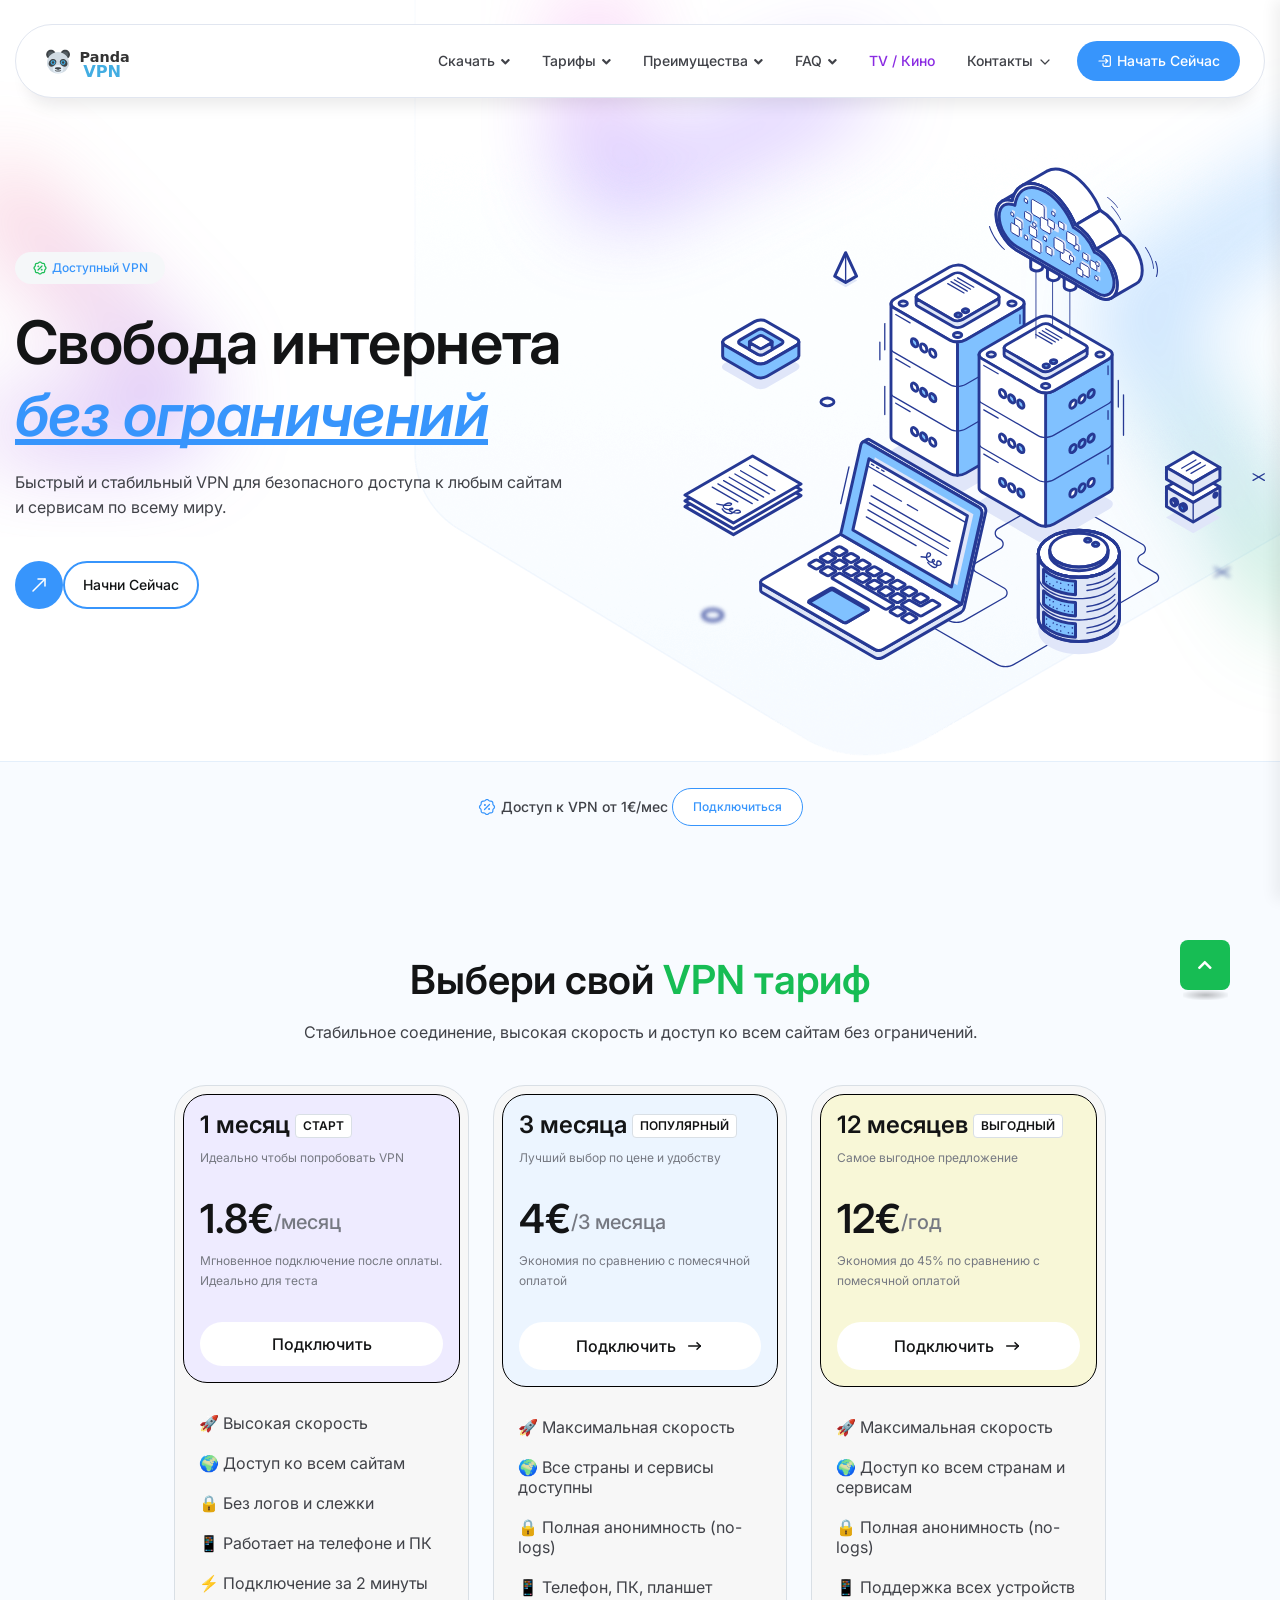
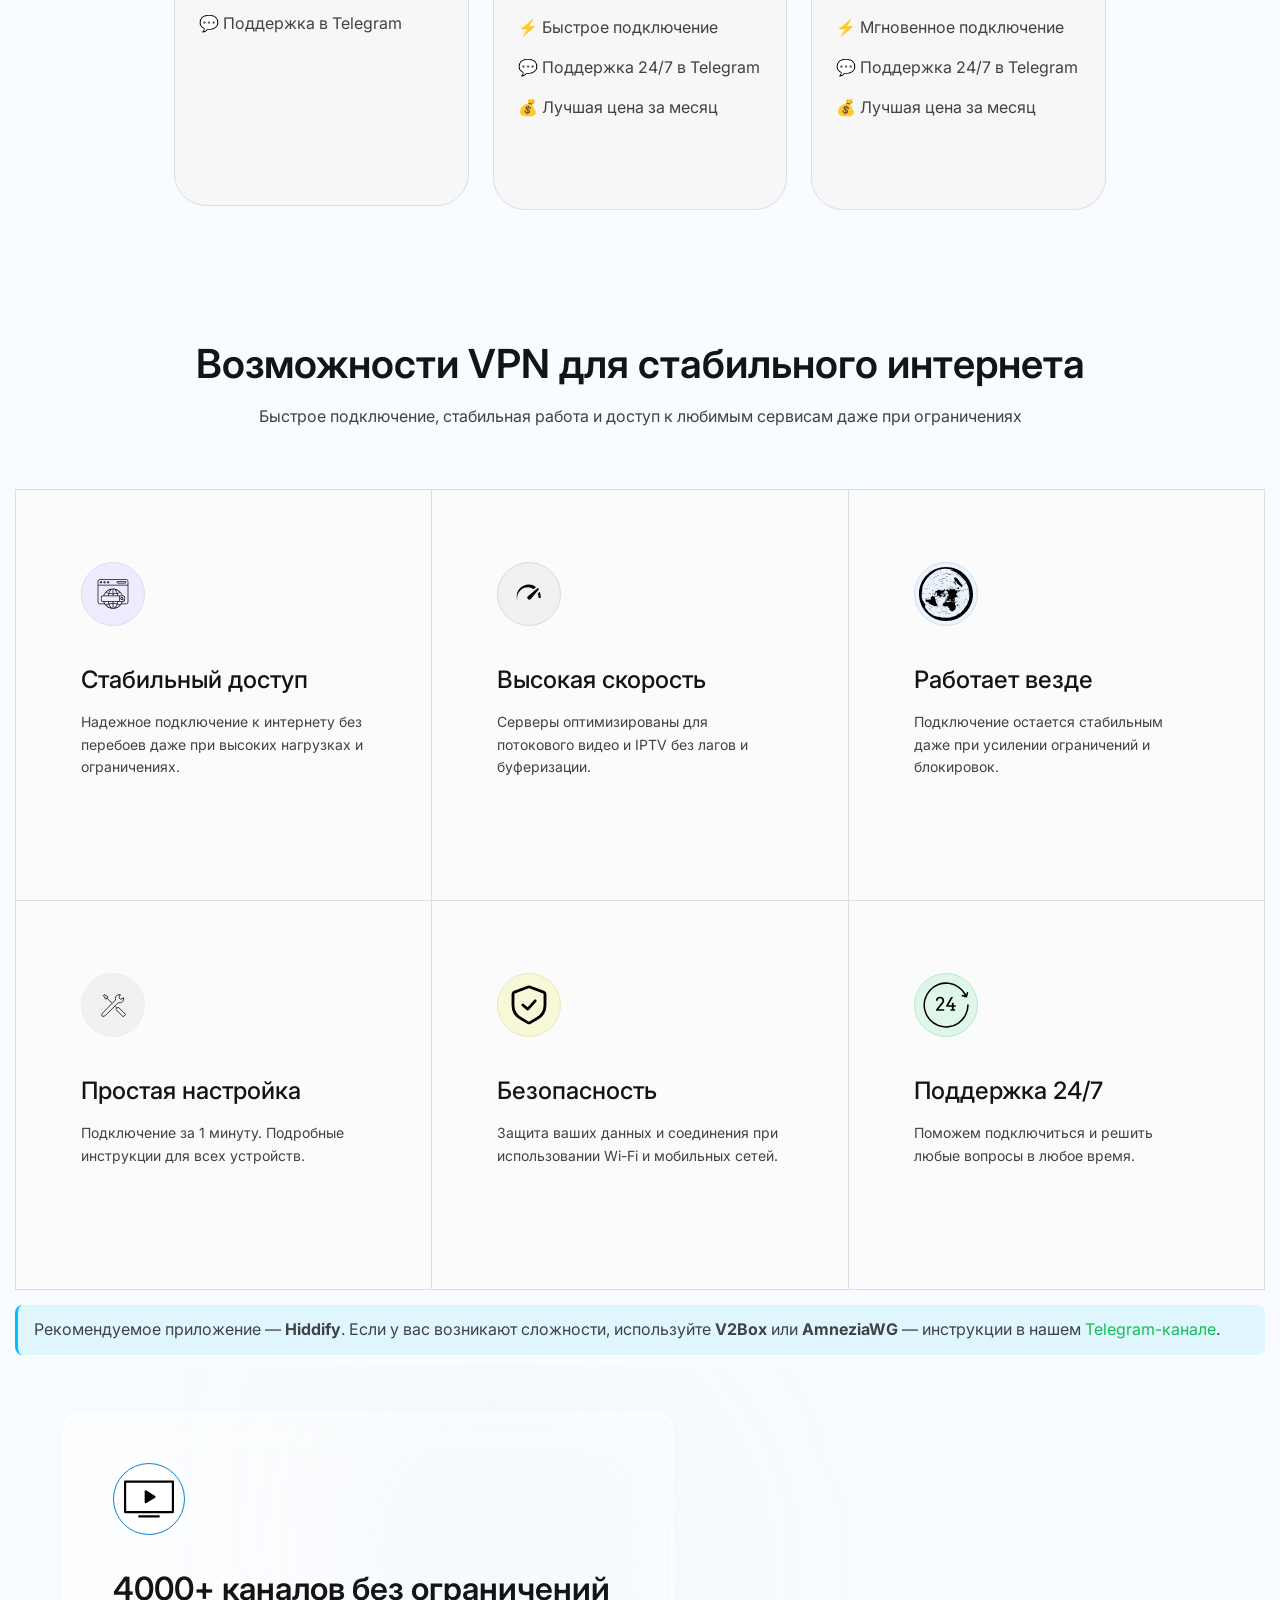
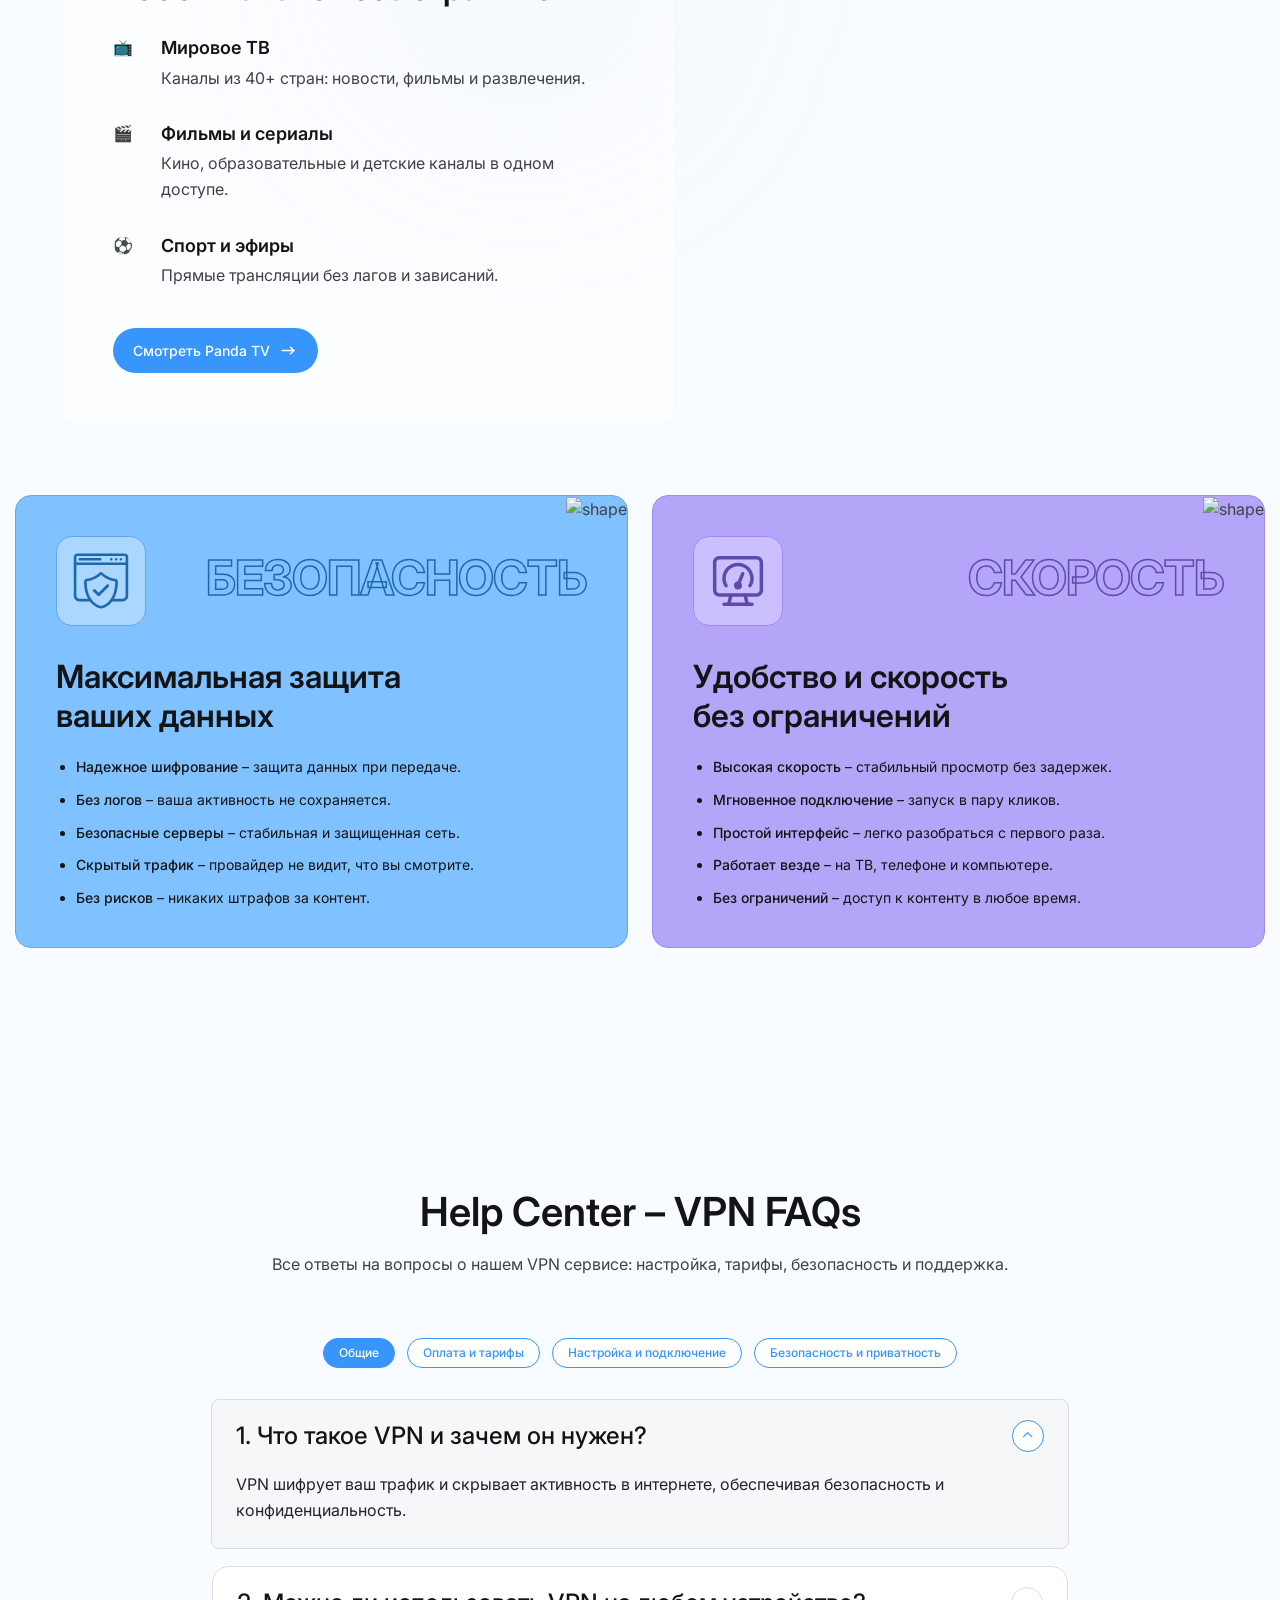
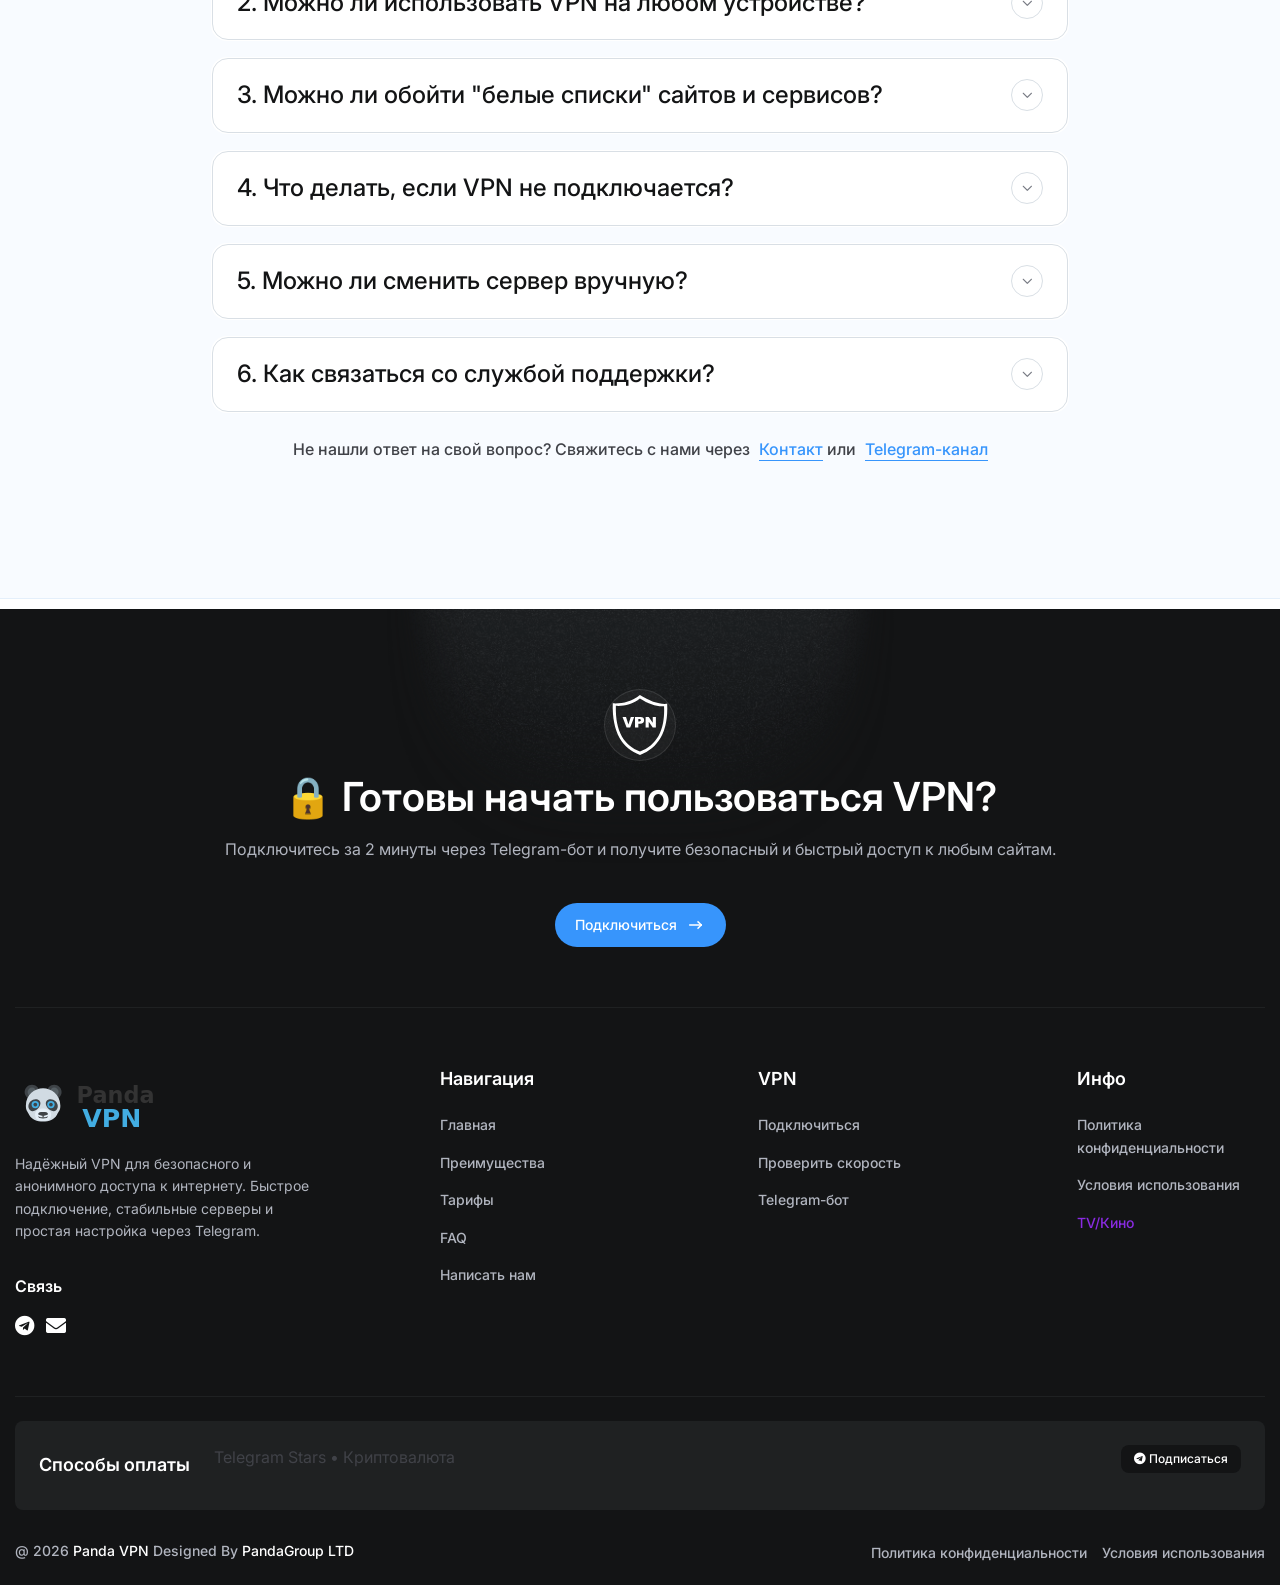
==== index.html @ 878e6f8d "Initial commit" ====
<!doctype html>
<html class="no-js" lang="en">

<head>
    <meta charset="utf-8">
    <meta http-equiv="x-ua-compatible" content="ie=edge">
    <title>Panda VPN - Быстрый и безопасный доступ</title>
    <meta name="description" content="xHosting - Web Hosting HTML Template">
    <meta name="viewport" content="width=device-width, initial-scale=1">

    <link rel="shortcut icon" type="image/x-icon" href="assets/img/favicon.png">
    <!-- Place favicon.ico in the root directory -->

    <!-- CSS here -->
    <link rel="stylesheet" href="assets/css/bootstrap.min.css">
    <link rel="stylesheet" href="assets/css/animate.min.css">
    <link rel="stylesheet" href="assets/css/magnific-popup.css">
    <link rel="stylesheet" href="assets/css/fontawesome-all.min.css">
    <link rel="stylesheet" href="assets/css/swiper-bundle.min.css">
    <link rel="stylesheet" href="assets/css/slick.css">
    <link rel="stylesheet" href="assets/css/default-icons.css">
    <link rel="stylesheet" href="assets/css/default.css">
    <link rel="stylesheet" href="assets/css/nice-select.css">
    <link rel="stylesheet" href="assets/css/odometer.css">
    <link rel="stylesheet" href="assets/css/aos.css">
    <link rel="stylesheet" href="assets/css/main.css">
</head>

<body>

    <!--Preloader-->
    <div id="preloader">
        <div class="loader"></div>
    </div>
    <!--Preloader-end -->

    <!-- Scroll-top -->
    <button class="scroll__top scroll-to-target" data-target="html">
        <i class="fas fa-chevron-up"></i>
    </button>
    <!-- Scroll-top-end-->

    <!-- header-area -->
    <header class="transparent-header">
        <div id="header-fixed-height"></div>
        <div id="sticky-header" class="tg-header__area tg-header__area-four">
            <div class="container">
                <div class="row">
                    <div class="col-12">
                        <div class="tgmenu__wrap">
                            <nav class="tgmenu__nav">
                                <div class="logo">
                                    <a href="index.html"><img src="assets/img/logo/logo03.svg" alt="Logo"></a>
                                </div>
                                <div class="tgmenu__navbar-wrap tgmenu__main-menu d-none d-lg-flex">
                                    <ul class="navigation">
                                        <li class="menu-item-has-children">
    <a href="#">Скачать</a>
    <ul class="sub-menu">
        <li>
            <a href="https://play.google.com/store/apps/details?id=app.hiddify.com" target="_blank">
                Android
            </a>
        </li>
        <li>
            <a href="https://apps.apple.com/us/app/hiddify-proxy-vpn/id6596777532" target="_blank">
                iPhone
            </a>
        </li>
        <li>
            <a href="https://github.com/hiddify/hiddify-app/releases/latest/download/Hiddify-MacOS.dmg" target="_blank">
                MacOS 
            </a>
        </li>
         <li>
            <a href="https://github.com/hiddify/hiddify-app/releases/latest/download/Hiddify-Windows-Setup-x64.exe" target="_blank">
                Windows
            </a>
        </li>
    </ul>
</li>
                                        <li class="menu-item-has-children tg-mega-menu-has-children"><a href="#pricing">Тарифы</a>
                                            
                                        </li>
                                        <li class="menu-item-has-children tg-mega-menu-has-children"><a href="#vpn-features">Преимущества</a>
                                            
                                        </li>
                                        <li class="menu-item-has-children tg-mega-menu-has-children"><a href="#FAQ">FAQ</a></li>
                                            
                                       <li><a href="https://pandatv.online" style="color: #8a2be2;">TV / Кино</a></li>
                                    </ul>
                                </div>
                                <div class="tgmenu__action tgmenu__action-three">
                                    <ul class="list-wrap">
                                        <li class="header-dropdown-wrap dropdown">
                                            <button class="dropdown-toggle" type="button" data-bs-toggle="dropdown" aria-expanded="false">Контакты
                                                <svg width="16" height="16" viewBox="0 0 16 16" fill="none" xmlns="http://www.w3.org/2000/svg">
                                                    <g clip-path="url(#clip0_464_4901)">
                                                        <path d="M4 7L8 11L12 7" stroke="currentColor" stroke-width="1.2" stroke-linecap="round" stroke-linejoin="round" />
                                                    </g>
                                                    <defs>
                                                        <clipPath id="clip0_464_4901">
                                                            <rect width="16" height="16" fill="white" />
                                                        </clipPath>
                                                    </defs>
                                                </svg>
                                            </button>
                                            <div class="dropdown-menu"> 
    <h3 class="title">Связаться с нами</h3>
    <p>Подключим VPN за 2 минуты. Поможем обойти блокировки и получить доступ к любым сайтам.</p>

    <div class="header-dropdown-questions">
        <span>Нужна помощь?</span>
        <div class="header-dropdown-questions-inner">
            <a href="https://t.me/vpn_chatbot" class="phone">Telegram: @vpn_chatbot</a>
            <a href="mailto:your@email.com" class="mail">your@email.com</a>
        </div>
    </div>

    <a href="https://t.me/your_bot" class="tg-btn tg-btn-two">
        <!-- иконка можно оставить -->
        Подключиться сейчас
    </a>

    <div class="header-dropdown-contact">
        <span class="title">Или оставь заявку</span>
        <a href="#contact">
            Оставить заявку
        </a>
    </div>

    <div class="header-dropdown-social">
        <span class="title">Мы онлайн</span>
        <ul class="list-wrap">
            <li>
                <a href="https://t.me/your_channel" target="_blank">
                    <i class="fab fa-telegram"></i>
                </a>
            </li>
            <li>
                <a href="#" target="_blank">
                    <i class="fab fa-whatsapp"></i>
                </a>
            </li>
        </ul>
    </div>
</div>
                                        </li>
                                        <li class="header-btn">
                                            <a href="contact.html" class="tg-btn tg-btn-five">
                                                <svg width="16" height="16" viewBox="0 0 16 16" fill="none" xmlns="http://www.w3.org/2000/svg">
                                                    <path d="M6 5.33333V4C6 3.64638 6.14048 3.30724 6.39052 3.05719C6.64057 2.80714 6.97971 2.66667 7.33333 2.66667H12C12.3536 2.66667 12.6928 2.80714 12.9428 3.05719C13.1929 3.30724 13.3333 3.64638 13.3333 4V12C13.3333 12.3536 13.1929 12.6928 12.9428 12.9428C12.6928 13.1929 12.3536 13.3333 12 13.3333H7.33333C6.97971 13.3333 6.64057 13.1929 6.39052 12.9428C6.14048 12.6928 6 12.3536 6 12V10.6667" stroke="currentColor" stroke-width="1.2" stroke-linecap="round" stroke-linejoin="round" />
                                                    <path d="M2 8H10.6667L8.66667 6" stroke="currentColor" stroke-width="1.2" stroke-linecap="round" stroke-linejoin="round" />
                                                    <path d="M8.66797 10L10.668 8" stroke="currentColor" stroke-width="1.2" stroke-linecap="round" stroke-linejoin="round" />
                                                </svg>
                                                Начать сейчас
                                            </a>
                                        </li>
                                    </ul>
                                </div>
                                <div class="mobile-nav-toggler"><i class="tg-flaticon-menu-1"></i></div>
                            </nav>
                        </div>
                    </div>
                </div>
            </div>
        </div>

        <!-- Mobile Menu  -->
<div class="tgmobile__menu">
    <nav class="tgmobile__menu-box">
        <div class="close-btn"><i class="tg-flaticon-close-1"></i></div>

        <div class="nav-logo">
            <a href="index.html">
                <img src="assets/img/logo/logo.svg" alt="Panda VPN">
            </a>
        </div>

        <!-- УБРАЛИ поиск — он не нужен -->
        
        <div class="tgmobile__menu-outer">
            <!-- Меню подтянется автоматически -->
        </div>

        <!-- CTA кнопка (очень важно) -->
        <div style="padding:20px;">
            <a href="https://t.me/your_bot" class="tg-btn" style="width:100%; text-align:center;">
                Подключить VPN
            </a>
        </div>

        <!-- Соцсети только нужные -->
        <div class="social-links">
            <ul class="list-wrap">
                <li>
                    <a href="https://t.me/your_channel" target="_blank">
                        <i class="fab fa-telegram"></i>
                    </a>
                </li>
                <li>
                    <a href="#" target="_blank">
                        <i class="fab fa-whatsapp"></i>
                    </a>
                </li>
            </ul>
        </div>
    </nav>
</div>

<div class="tgmobile__menu-backdrop"></div>
<!-- End Mobile Menu -->

    </header>
    <!-- header-area-end -->



    <!-- main-area -->
    <main class="main-area fix">

        <!-- banner-area -->
        <section class="banner__area-three fix">
            <div class="container">
                <div class="row align-items-center justify-content-center">
                    <div class="col-lg-6 col-md-10 order-0 order-lg-2">
                        <div class="banner__img-wrap-three">
                            <img src="assets/img/banner/h3_hero_img.svg" alt="img">
                            <img src="assets/img/banner/h3_hero_img02.svg" alt="img" class="hidden-img">
                            <div class="shape">
                                <img src="assets/img/banner/h3_hero_shape01.svg" alt="shape" data-aos="fade-down" data-aos-delay="200">
                                <img src="assets/img/banner/h3_hero_shape02.svg" alt="shape" data-aos="fade-left" data-aos-delay="200">
                                <img src="assets/img/banner/h3_hero_shape03.svg" alt="shape" data-aos="fade-down" data-aos-delay="400">
                                <img src="assets/img/banner/h3_hero_shape04.svg" alt="shape" data-aos="fade-up" data-aos-delay="600">
                                <img src="assets/img/banner/h3_hero_shape05.svg" alt="shape" data-aos="fade-right" data-aos-delay="400">
                                <img src="assets/img/banner/h3_hero_shape06.svg" alt="shape" data-aos="fade-down" data-aos-delay="500">
                                <img src="assets/img/banner/h3_hero_shape07.svg" alt="shape" data-aos="fade-down" data-aos-delay="200">
                            </div>
                        </div>
                    </div>
                    <div class="col-lg-6">
                        <div class="banner__content-three">
                            <span class="sub-title">
                                <svg width="16" height="16" viewBox="0 0 16 16" fill="none" xmlns="http://www.w3.org/2000/svg">
                                    <path d="M6 10L10 6" stroke="#17BD54" stroke-width="1.2" stroke-linecap="round" stroke-linejoin="round" />
                                    <path d="M6.33333 6.66667C6.51743 6.66667 6.66667 6.51743 6.66667 6.33333C6.66667 6.14924 6.51743 6 6.33333 6C6.14924 6 6 6.14924 6 6.33333C6 6.51743 6.14924 6.66667 6.33333 6.66667Z" fill="#17BD54" stroke="#17BD54" stroke-width="1.2" stroke-linecap="round" stroke-linejoin="round" />
                                    <path d="M9.66536 10C9.84946 10 9.9987 9.85077 9.9987 9.66668C9.9987 9.48258 9.84946 9.33334 9.66536 9.33334C9.48127 9.33334 9.33203 9.48258 9.33203 9.66668C9.33203 9.85077 9.48127 10 9.66536 10Z" fill="#17BD54" stroke="#17BD54" stroke-width="1.2" stroke-linecap="round" stroke-linejoin="round" />
                                    <path d="M3.33169 4.8C3.33169 4.41102 3.48621 4.03797 3.76126 3.76291C4.03632 3.48786 4.40937 3.33334 4.79835 3.33334H5.46502C5.85229 3.33311 6.22375 3.17974 6.49835 2.90667L6.96502 2.44C7.10132 2.30294 7.26337 2.19416 7.44185 2.11994C7.62033 2.04572 7.81172 2.00751 8.00502 2.00751C8.19832 2.00751 8.38971 2.04572 8.56819 2.11994C8.74667 2.19416 8.90872 2.30294 9.04502 2.44L9.51169 2.90667C9.78629 3.17974 10.1578 3.33311 10.545 3.33334H11.2117C11.6007 3.33334 11.9737 3.48786 12.2488 3.76291C12.5238 4.03797 12.6784 4.41102 12.6784 4.8V5.46667C12.6786 5.85393 12.832 6.2254 13.105 6.5L13.5717 6.96667C13.7088 7.10297 13.8175 7.26502 13.8917 7.4435C13.966 7.62198 14.0042 7.81337 14.0042 8.00667C14.0042 8.19997 13.966 8.39136 13.8917 8.56984C13.8175 8.74832 13.7088 8.91037 13.5717 9.04667L13.105 9.51334C12.832 9.78794 12.6786 10.1594 12.6784 10.5467V11.2133C12.6784 11.6023 12.5238 11.9754 12.2488 12.2504C11.9737 12.5255 11.6007 12.68 11.2117 12.68H10.545C10.1578 12.6802 9.78629 12.8336 9.51169 13.1067L9.04502 13.5733C8.90872 13.7104 8.74667 13.8192 8.56819 13.8934C8.38971 13.9676 8.19832 14.0058 8.00502 14.0058C7.81172 14.0058 7.62033 13.9676 7.44185 13.8934C7.26337 13.8192 7.10132 13.7104 6.96502 13.5733L6.49835 13.1067C6.22375 12.8336 5.85229 12.6802 5.46502 12.68H4.79835C4.40937 12.68 4.03632 12.5255 3.76126 12.2504C3.48621 11.9754 3.33169 11.6023 3.33169 11.2133V10.5467C3.33147 10.1594 3.17809 9.78794 2.90502 9.51334L2.43835 9.04667C2.30129 8.91037 2.19252 8.74832 2.11829 8.56984C2.04407 8.39136 2.00586 8.19997 2.00586 8.00667C2.00586 7.81337 2.04407 7.62198 2.11829 7.4435C2.19252 7.26502 2.30129 7.10297 2.43835 6.96667L2.90502 6.5C3.17809 6.2254 3.33147 5.85393 3.33169 5.46667V4.8Z" stroke="#17BD54" stroke-width="1.2" stroke-linecap="round" stroke-linejoin="round" />
                                </svg>
                                Доступный VPN
                            </span>
                            <h2 class="title">
Свобода интернета <span>без ограничений</span>
</h2>

<p>
Быстрый и стабильный VPN для безопасного доступа к любым сайтам и сервисам по всему миру.
</p>
                            <div class="tg-btn-group">
                                <a class="tg-btn-circle" href="hosting.html">
                                    <svg width="14" height="14" viewBox="0 0 14 14" fill="none" xmlns="http://www.w3.org/2000/svg">
                                        <path d="M6 1L13.0001 1.00024L13 8" stroke="currentColor" stroke-width="1.5" stroke-linecap="round" stroke-linejoin="round" />
                                        <path d="M1 13L12.9999 1" stroke="currentColor" stroke-width="1.5" stroke-linecap="round" stroke-linejoin="round" />
                                    </svg>
                                </a>
                                <a class="tg-btn tg-border-btn-three" href="contact.html">Начни сейчас</a>
                                <a class="tg-btn-circle" href="contact.html">
                                    <svg width="14" height="14" viewBox="0 0 14 14" fill="none" xmlns="http://www.w3.org/2000/svg">
                                        <path d="M6 1L13.0001 1.00024L13 8" stroke="currentColor" stroke-width="1.5" stroke-linecap="round" stroke-linejoin="round" />
                                        <path d="M1 13L12.9999 1" stroke="currentColor" stroke-width="1.5" stroke-linecap="round" stroke-linejoin="round" />
                                    </svg>
                                </a>
                            </div>
                        </div>
                    </div>
                </div>
            </div>
            <div class="banner__shape-wrap">
                <img src="assets/img/banner/h3_hero_bg_shape.png" alt="shape">
                <img src="assets/img/banner/h3_hero_bg_shape01.svg" alt="shape">
                <img src="assets/img/banner/h3_hero_bg_shape02.svg" alt="shape">
                <img src="assets/img/banner/h3_hero_bg_shape03.svg" alt="shape">
            </div>
        </section>
        <!-- banner-area-end -->

        <!-- deal-area -->
        <div class="deal__area">
            <div class="container">
                <div class="row justify-content-center">
                    <div class="col-lg-8">
                        <div class="deal__content">
                            <div class="left-content">
                                <svg width="20" height="20" viewBox="0 0 20 20" fill="none" xmlns="http://www.w3.org/2000/svg">
                                    <path d="M7.5 12.5L12.5 7.5" stroke="currentColor" stroke-width="1.2" stroke-linecap="round" stroke-linejoin="round" />
                                    <path d="M7.91667 8.33333C8.14679 8.33333 8.33333 8.14679 8.33333 7.91667C8.33333 7.68655 8.14679 7.5 7.91667 7.5C7.68655 7.5 7.5 7.68655 7.5 7.91667C7.5 8.14679 7.68655 8.33333 7.91667 8.33333Z" fill="currentColor" stroke="currentColor" stroke-width="1.2" stroke-linecap="round" stroke-linejoin="round" />
                                    <path d="M12.0807 12.5C12.3108 12.5 12.4974 12.3135 12.4974 12.0834C12.4974 11.8532 12.3108 11.6667 12.0807 11.6667C11.8506 11.6667 11.6641 11.8532 11.6641 12.0834C11.6641 12.3135 11.8506 12.5 12.0807 12.5Z" fill="currentColor" stroke="currentColor" stroke-width="1.2" stroke-linecap="round" stroke-linejoin="round" />
                                    <path d="M4.1651 6.00002C4.1651 5.51379 4.35825 5.04747 4.70207 4.70366C5.04589 4.35984 5.5122 4.16668 5.99843 4.16668H6.83176C7.31585 4.16641 7.78017 3.97469 8.12343 3.63335L8.70676 3.05002C8.87714 2.87868 9.0797 2.74272 9.3028 2.64994C9.5259 2.55716 9.76514 2.5094 10.0068 2.5094C10.2484 2.5094 10.4876 2.55716 10.7107 2.64994C10.9338 2.74272 11.1364 2.87868 11.3068 3.05002L11.8901 3.63335C12.2334 3.97469 12.6977 4.16641 13.1818 4.16668H14.0151C14.5013 4.16668 14.9676 4.35984 15.3115 4.70366C15.6553 5.04747 15.8484 5.51379 15.8484 6.00002V6.83335C15.8487 7.31743 16.0404 7.78176 16.3818 8.12502L16.9651 8.70835C17.1364 8.87872 17.2724 9.08129 17.3652 9.30439C17.458 9.52749 17.5057 9.76673 17.5057 10.0084C17.5057 10.25 17.458 10.4892 17.3652 10.7123C17.2724 10.9354 17.1364 11.138 16.9651 11.3084L16.3818 11.8917C16.0404 12.2349 15.8487 12.6993 15.8484 13.1834V14.0167C15.8484 14.5029 15.6553 14.9692 15.3115 15.313C14.9676 15.6569 14.5013 15.85 14.0151 15.85H13.1818C12.6977 15.8503 12.2334 16.042 11.8901 16.3834L11.3068 16.9667C11.1364 17.138 10.9338 17.274 10.7107 17.3668C10.4876 17.4595 10.2484 17.5073 10.0068 17.5073C9.76514 17.5073 9.5259 17.4595 9.3028 17.3668C9.0797 17.274 8.87714 17.138 8.70676 16.9667L8.12343 16.3834C7.78017 16.042 7.31585 15.8503 6.83176 15.85H5.99843C5.5122 15.85 5.04589 15.6569 4.70207 15.313C4.35825 14.9692 4.1651 14.5029 4.1651 14.0167V13.1834C4.16482 12.6993 3.9731 12.2349 3.63176 11.8917L3.04843 11.3084C2.8771 11.138 2.74113 10.9354 2.64835 10.7123C2.55557 10.4892 2.50781 10.25 2.50781 10.0084C2.50781 9.76673 2.55557 9.52749 2.64835 9.30439C2.74113 9.08129 2.8771 8.87872 3.04843 8.70835L3.63176 8.12502C3.9731 7.78176 4.16482 7.31743 4.1651 6.83335V6.00002Z" stroke="currentColor" stroke-width="1.2" stroke-linecap="round" stroke-linejoin="round" />
                                </svg>
                                <p>
Доступ к VPN от <span>1€/мес</span>
</p>

<a href="contact.html" class="tg-btn tg-border-btn-four">
    Подключиться
</a>
                        </div>
                    </div>
                </div>
            </div>
        </div>
        <!-- deal-area-end -->

        <!-- pricing-area -->
        <section id="pricing" class="pricing__area section-py-120">
            <div class="container">
                <div class="row">
                    <div class="col-lg-12">
                        <div class="section__title text-center mb-40">
                            <h2 class="title">Выбери свой <span>VPN тариф</span></h2>
                            <p>Стабильное соединение, высокая скорость и доступ ко всем сайтам без ограничений.</p>
                        </div>
                    </div>
                </div>
                
                <div class="pricing__item-wrap-two">
                    <div class="row gutter-y-30 justify-content-center">
                        <div class="col-xl-3 col-lg-4 col-sm-6">
                            <div class="pricing__box-four">
    <div class="pricing__box-top">
        <div class="pricing__plan">
            <h4 class="title">1 месяц <span class="price-off">Старт</span></h4>
            <p>Идеально чтобы попробовать VPN</p>
        </div>

        <div class="pricing__price">
            <h2 class="price monthly_price">1.8€ <span>/месяц</span></h2>
            <h2 class="price annual_price">1.8€ <span>/месяц</span></h2>
            <p>Мгновенное подключение после оплаты. Идеально для теста</p>
        </div>

        <div class="pricing__btn">
            <a href="contact.html" class="tg-btn">
                Подключить
            </a>
        </div>
    </div>

    <div class="pricing__box-bottom">
        <div class="pricing__list">
            <ul class="list-wrap">

                <li><div class="content"><span>🚀 Высокая скорость</span></div></li>
                <li><div class="content"><span>🌍 Доступ ко всем сайтам</span></div></li>
                <li><div class="content"><span>🔒 Без логов и слежки</span></div></li>
                <li><div class="content"><span>📱 Работает на телефоне и ПК</span></div></li>
                <li><div class="content"><span>⚡ Подключение за 2 минуты</span></div></li>
                <li><div class="content"><span>💬 Поддержка в Telegram</span></div></li>

            </ul>
        </div>
    </div>
</div>
                        </div>
                        <div class="col-xl-3 col-lg-4 col-sm-6">
                            <div class="pricing__box-four active">
    <div class="pricing__box-top">
        <div class="pricing__plan">
            <h4 class="title">3 месяца <span class="price-off">Популярный</span></h4>
            <p>Лучший выбор по цене и удобству</p>
        </div>

        <div class="pricing__price">
            <h2 class="price monthly_price">4€ <span>/3 месяца</span></h2>
            <h2 class="price annual_price">4€ <span>/3 месяца</span></h2>
            <p>Экономия по сравнению с помесячной оплатой</p>
        </div>

        <div class="pricing__btn">
            <a href="contact.html" class="tg-btn">
                Подключить
                <svg width="21" height="20" viewBox="0 0 21 20" fill="none">
                    <path d="M4.66797 10H16.3346" stroke="currentColor" stroke-width="1.5" stroke-linecap="round"/>
                    <path d="M13 13.3333L16.3333 10" stroke="currentColor" stroke-width="1.5" stroke-linecap="round"/>
                    <path d="M13 6.66663L16.3333 9.99996" stroke="currentColor" stroke-width="1.5" stroke-linecap="round"/>
                </svg>
            </a>
        </div>
    </div>

    <div class="pricing__box-bottom">
        <div class="pricing__list">
            <ul class="list-wrap">

                <li><div class="content"><span>🚀 Максимальная скорость</span></div></li>
                <li><div class="content"><span>🌍 Все страны и сервисы доступны</span></div></li>
                <li><div class="content"><span>🔒 Полная анонимность (no-logs)</span></div></li>
                <li><div class="content"><span>📱 Телефон, ПК, планшет</span></div></li>
                <li><div class="content"><span>⚡ Быстрое подключение</span></div></li>
                <li><div class="content"><span>💬 Поддержка 24/7 в Telegram</span></div></li>
                <li><div class="content"><span>💰 Лучшая цена за месяц</span></div></li>

            </ul>
        </div>
    </div>
</div>
                        </div>
                        <div class="col-xl-3 col-lg-4 col-sm-6">
                            <div class="pricing__box-four active">
    <div class="pricing__box-top">
        <div class="pricing__plan">
            <h4 class="title">12 месяцев <span class="price-off">Выгодный</span></h4>
            <p>Самое выгодное предложение</p>
        </div>

        <div class="pricing__price">
            <h2 class="price monthly_price">12€ <span>/год</span></h2>
            <h2 class="price annual_price">12€ <span>/год</span></h2>
            <p>Экономия до 45% по сравнению с помесячной оплатой</p>
        </div>

        <div class="pricing__btn">
            <a href="contact.html" class="tg-btn">
                Подключить
                <svg width="21" height="20" viewBox="0 0 21 20" fill="none">
                    <path d="M4.66797 10H16.3346" stroke="currentColor" stroke-width="1.5" stroke-linecap="round"/>
                    <path d="M13 13.3333L16.3333 10" stroke="currentColor" stroke-width="1.5" stroke-linecap="round"/>
                    <path d="M13 6.66663L16.3333 9.99996" stroke="currentColor" stroke-width="1.5" stroke-linecap="round"/>
                </svg>
            </a>
        </div>
    </div>

    <div class="pricing__box-bottom">
        <div class="pricing__list">
            <ul class="list-wrap">

                <li><div class="content"><span>🚀 Максимальная скорость</span></div></li>
                <li><div class="content"><span>🌍 Доступ ко всем странам и сервисам</span></div></li>
                <li><div class="content"><span>🔒 Полная анонимность (no-logs)</span></div></li>
                <li><div class="content"><span>📱 Поддержка всех устройств</span></div></li>
                <li><div class="content"><span>⚡ Мгновенное подключение</span></div></li>
                <li><div class="content"><span>💬 Поддержка 24/7 в Telegram</span></div></li>
                <li><div class="content"><span>💰 Лучшая цена за месяц</span></div></li>

            </ul>
        </div>
    </div>
</div>
                     
                </div>
            </div>
        </section>
        <!-- pricing-area-end -->

        <!-- vpn-features-area -->
         <section id="vpn-features" class="hosting__area-five"></section>
<section class="hosting__area-five">
    <div class="container">
        <div class="row">
            <div class="col-lg-12">
                <div class="section__title text-center mb-60">
                    <h2 class="title">Возможности VPN для стабильного интернета</h2>
                    <p>Быстрое подключение, стабильная работа и доступ к любимым сервисам даже при ограничениях</p>
                </div>
            </div>
        </div>
        <div class="hosting__item-wrap-three">

            <div class="hosting__item-four">
                <div class="hosting__icon-four">
                    <img src="assets/img/icon/hosting_icon01.svg" alt="icon">
                </div>
                <div class="hosting__content-four">
                    <h2 class="title">Стабильный доступ</h2>
                    <p>Надежное подключение к интернету без перебоев даже при высоких нагрузках и ограничениях.</p>
                </div>
            </div>

            <div class="hosting__item-four">
                <div class="hosting__icon-four">
                    <img src="assets/img/icon/hosting_icon02.svg" alt="icon">
                </div>
                <div class="hosting__content-four">
                    <h2 class="title">Высокая скорость</h2>
                    <p>Серверы оптимизированы для потокового видео и IPTV без лагов и буферизации.</p>
                </div>
            </div>

            <div class="hosting__item-four">
                <div class="hosting__icon-four">
                    <img src="assets/img/icon/hosting_icon03.svg" alt="icon">
                </div>
                <div class="hosting__content-four">
                    <h2 class="title">Работает везде</h2>
                    <p>Подключение остается стабильным даже при усилении ограничений и блокировок.</p>
                </div>
            </div>

            <div class="hosting__item-four">
                <div class="hosting__icon-four">
                    <img src="assets/img/icon/hosting_icon04.svg" alt="icon">
                </div>
                <div class="hosting__content-four">
                    <h2 class="title">Простая настройка</h2>
                    <p>Подключение за 1 минуту. Подробные инструкции для всех устройств.</p>
                </div>
            </div>

            <div class="hosting__item-four">
                <div class="hosting__icon-four">
                    <img src="assets/img/icon/hosting_icon05.svg" alt="icon">
                </div>
                <div class="hosting__content-four">
                    <h2 class="title">Безопасность</h2>
                    <p>Защита ваших данных и соединения при использовании Wi-Fi и мобильных сетей.</p>
                </div>
            </div>

            <div class="hosting__item-four">
                <div class="hosting__icon-four">
                    <img src="assets/img/icon/hosting_icon06.svg" alt="icon">
                </div>
                <div class="hosting__content-four">
                    <h2 class="title">Поддержка 24/7</h2>
                    <p>Поможем подключиться и решить любые вопросы в любое время.</p>
                </div>
            </div>

        </div>
<div class="app-note">
    Рекомендуемое приложение — <strong>Hiddify</strong>. 
    Если у вас возникают сложности, используйте 
    <strong>V2Box</strong> или <strong>AmneziaWG</strong> — инструкции в нашем 
    <a href="https://t.me/pnd_vpn" target="_blank">Telegram-канале</a>.
</div>
        <!-- <div class="banner__review hosting__review">
            <div class="rating">
                <i class="fas fa-star"></i>
                <i class="fas fa-star"></i>
                <i class="fas fa-star"></i>
                <i class="fas fa-star"></i>
                <i class="fas fa-star"></i>
            </div>
            <p>Нам доверяют <span>2 000+</span> пользователей по всему миру
            
            <section class="vpn-features-area" style="margin-bottom: 100px;"></section>
            </p>
        
        </div> -->
    </div>
</section>

<!-- vpn-features-area-end -->

          

        <!-- support-area -->
<section class="support__area-four">
    <div class="container">
        <div class="support__inner-wrap-four support__bg jarallax" data-background="assets/img/bg/support_bg.jpg">
            <div class="support__content-four">
                <div class="support__icon">
                    <img src="assets/img/icon/panda-tv.svg" alt="icon">
                </div>

                <h3 class="title">4000+ каналов без ограничений</h3>

                <div class="support__list-wrap">

                    <div class="support__list-item support__list-item-four">
                        <div class="icon">📺</div>
                        <div class="content">
                            <h5 class="title">Мировое ТВ</h5>
                            <p>Каналы из 40+ стран: новости, фильмы и развлечения.</p>
                        </div>
                    </div>

                    <div class="support__list-item support__list-item-four">
                        <div class="icon">🎬</div>
                        <div class="content">
                            <h5 class="title">Фильмы и сериалы</h5>
                            <p>Кино, образовательные и детские каналы в одном доступе.</p>
                        </div>
                    </div>

                    <div class="support__list-item support__list-item-four">
                        <div class="icon">⚽</div>
                        <div class="content">
                            <h5 class="title">Спорт и эфиры</h5>
                            <p>Прямые трансляции без лагов и зависаний.</p>
                        </div>
                    </div>

                </div>

                <a href="https://pandatv.online" class="tg-btn tg-btn-five">
                    Смотреть Panda TV
                    <svg width="20" height="21" viewBox="0 0 20 21" fill="none" xmlns="http://www.w3.org/2000/svg">
                        <path d="M4.16797 10.5H15.8346" stroke="currentColor" stroke-width="1.5" stroke-linecap="round" stroke-linejoin="round"/>
                        <path d="M12.5 13.8333L15.8333 10.5" stroke="currentColor" stroke-width="1.5" stroke-linecap="round" stroke-linejoin="round"/>
                        <path d="M12.5 7.1665L15.8333 10.4998" stroke="currentColor" stroke-width="1.5" stroke-linecap="round" stroke-linejoin="round"/>
                    </svg>
                </a>

                <div class="shape">
                    <img src="assets/img/images/support_shape.png" alt="shape">
                </div>

            </div>
        </div>
    </div>
</section>
<!-- support-area-end -->

        <!-- features-area -->
        <section class="features__area-nine">
            <div class="container">
                <div class="features__item-wrap-two">
                    <div class="row gutter-y-24">
                        <div class="col-lg-6">
                            <div class="features__item-fourteen">
                                <div class="features__icon-four">
                                    <svg width="56" height="56" viewBox="0 0 56 56" fill="none" xmlns="http://www.w3.org/2000/svg">
                                        <path d="M51.607 0.384277H4.39195C2.3882 0.384277 0.751953 2.01178 0.751953 4.01553L0.778203 42.8393C0.778203 45.9368 3.2982 48.4568 6.40445 48.4568H16.747C19.197 51.6768 22.697 54.328 27.6845 55.5793C27.7895 55.6055 27.8945 55.6143 27.9995 55.6143C28.1045 55.6143 28.2095 55.6055 28.3145 55.5793C33.302 54.328 36.802 51.6768 39.2607 48.4568H49.5945C52.7007 48.4568 55.2207 45.9368 55.2207 42.8393L55.247 4.01553C55.247 2.01178 53.6107 0.384277 51.607 0.384277ZM27.9995 52.9455C24.7182 52.0705 22.1895 50.4605 20.2382 48.4568C19.442 47.643 18.742 46.7593 18.1295 45.8318C14.0432 39.7068 13.702 31.718 13.7457 28.533C13.7457 28.428 13.8245 28.3405 13.9382 28.323C21.017 27.413 26.0132 23.528 27.9995 21.7168C29.9857 23.528 34.9732 27.413 42.0607 28.323C42.1745 28.3405 42.2532 28.428 42.2532 28.533C42.297 31.718 41.9557 39.7068 37.8695 45.8318C37.257 46.7593 36.557 47.643 35.7607 48.4568C33.8095 50.4605 31.2807 52.0705 27.9995 52.9455ZM52.5957 42.8393C52.5957 44.493 51.2482 45.8318 49.5945 45.8318H40.967C44.5895 39.3568 44.922 31.7093 44.8782 28.498C44.8607 27.098 43.7932 25.8993 42.402 25.7243C35.8307 24.8755 31.2632 21.1743 29.6007 19.6255C28.6995 18.7855 27.2995 18.7855 26.3982 19.6255C24.7357 21.1743 20.1682 24.8755 13.597 25.7243C12.2057 25.8993 11.1382 27.098 11.1207 28.498C11.077 31.7093 11.4095 39.3568 15.032 45.8318H6.40445C4.7507 45.8318 3.4032 44.493 3.4032 42.8393V12.1093H52.5957V42.8393ZM52.622 9.48428H3.37695V4.01553C3.37695 3.46428 3.83195 3.00928 4.39195 3.00928H51.607C52.167 3.00928 52.622 3.46428 52.622 4.01553V9.48428Z" fill="currentColor" />
                                        <path d="M38.3369 4.94629C37.6211 4.94629 37.041 5.52641 37.041 6.24216C37.041 6.95791 37.6211 7.53804 38.3369 7.53804C39.0526 7.53804 39.6328 6.95791 39.6328 6.24216C39.6328 5.52641 39.0526 4.94629 38.3369 4.94629Z" fill="currentColor" />
                                        <path d="M43.1162 4.94629C42.4004 4.94629 41.8203 5.52641 41.8203 6.24216C41.8203 6.95791 42.4004 7.53804 43.1162 7.53804C43.8319 7.53804 44.4121 6.95791 44.4121 6.24216C44.4121 5.52641 43.8319 4.94629 43.1162 4.94629Z" fill="currentColor" />
                                        <path d="M47.8974 4.94629C47.1817 4.94629 46.6016 5.52641 46.6016 6.24216C46.6016 6.95791 47.1817 7.53804 47.8974 7.53804C48.6132 7.53804 49.1933 6.95791 49.1933 6.24216C49.1933 5.52641 48.6132 4.94629 47.8974 4.94629Z" fill="currentColor" />
                                        <path d="M27.1799 4.93018H6.80469C6.07931 4.93018 5.49219 5.5173 5.49219 6.24268C5.49219 6.96805 6.07931 7.55518 6.80469 7.55518H27.1799C27.9053 7.55518 28.4924 6.96805 28.4924 6.24268C28.4924 5.5173 27.9053 4.93018 27.1799 4.93018Z" fill="currentColor" />
                                        <path d="M33.6753 31.7859L25.6481 39.8123L22.3318 36.5048C21.8611 36.013 20.8277 35.9981 20.3097 36.496C20.0411 36.7751 19.8984 37.1181 19.8984 37.4874C19.8984 37.8785 20.0411 38.2189 20.3211 38.4998L24.6418 42.8293C24.8982 43.0918 25.2482 43.237 25.6271 43.2388H25.6341C26.0147 43.2388 26.3848 43.0874 26.6499 42.8223L35.6904 33.7993C36.2347 33.2445 36.2347 32.3415 35.6869 31.7841C35.1304 31.2346 34.2248 31.2355 33.6753 31.7859Z" fill="currentColor" />
                                    </svg>
                                </div>
                                <div class="features__content-ten">
    <h2 class="title">Максимальная защита <br> ваших данных</h2>
    <ul class="list-wrap features__list-two">
        <li><span>Надежное шифрование</span> – защита данных при передаче.</li>
        <li><span>Без логов</span> – ваша активность не сохраняется.</li>
        <li><span>Безопасные серверы</span> – стабильная и защищенная сеть.</li>
        
        <li><span>Скрытый трафик</span> – провайдер не видит, что вы смотрите.</li>
        <li><span>Без рисков</span> – никаких штрафов за контент.</li>
    </ul>
</div>
                                <h1 class="text-overlay">Безопасность</h1>
                                <div class="shape">
                                    <img src="assets/img/images/h3_features_shape01.png" alt="shape">
                                </div>
                            </div>
                        </div>
                        <div class="col-lg-6">
                            <div class="features__item-fourteen">
                                <div class="features__icon-four">
                                    <svg width="56" height="56" viewBox="0 0 56 56" fill="none" xmlns="http://www.w3.org/2000/svg">
                                        <path d="M46.668 2.91602H9.33464C5.78797 2.91602 2.91797 5.78602 2.91797 9.33268V37.3327C2.91797 40.8793 5.78797 43.7493 9.33464 43.7493H18.7613L17.3146 49.5827H14.0246C13.068 49.5827 12.2746 50.376 12.2746 51.3327C12.2746 52.2893 13.068 53.0827 14.0246 53.0827H42.0246C42.9813 53.0827 43.7746 52.2893 43.7746 51.3327C43.7746 50.376 42.9813 49.5827 42.0246 49.5827H38.7346L37.288 43.7493H46.7146C50.2613 43.7493 53.1313 40.8793 53.1313 37.3327V9.33268C53.1313 5.78602 50.2613 2.91602 46.7146 2.91602H46.668ZM35.0946 49.5827H20.908L22.3546 43.7493H33.6246L35.0713 49.5827H35.0946ZM49.5846 37.3327C49.5846 38.9427 48.278 40.2493 46.668 40.2493H9.33464C7.72464 40.2493 6.41797 38.9427 6.41797 37.3327V9.33268C6.41797 7.72268 7.72464 6.41602 9.33464 6.41602H46.668C48.278 6.41602 49.5846 7.72268 49.5846 9.33268V37.3327ZM43.7513 25.386C43.7513 28.2793 42.958 31.126 41.4413 33.576C41.1146 34.1127 40.5313 34.416 39.948 34.416C39.6446 34.416 39.318 34.3227 39.038 34.1593C38.2213 33.646 37.9646 32.5727 38.4546 31.756C39.6446 29.8193 40.2513 27.6727 40.2513 25.386C40.2513 18.6427 34.768 13.136 28.0013 13.136C21.2346 13.136 15.7513 18.6427 15.7513 25.386C15.7513 27.6727 16.358 29.8193 17.548 31.756C18.0613 32.5727 17.8046 33.646 16.9646 34.1593C16.148 34.6727 15.0746 34.416 14.5613 33.576C13.0446 31.126 12.2513 28.2793 12.2513 25.386C12.2513 16.706 19.3213 9.63602 28.0013 9.63602C36.6813 9.63602 43.7513 16.706 43.7513 25.386ZM34.3013 21.3727L30.988 29.6327C31.6646 30.356 32.0846 31.336 32.0846 32.386C32.0846 34.626 30.2413 36.4693 28.0013 36.4693C25.7613 36.4693 23.918 34.626 23.918 32.386C23.918 30.146 25.6213 28.466 27.7446 28.326L31.058 20.066C31.408 19.1793 32.4346 18.736 33.3213 19.086C34.208 19.436 34.6513 20.4627 34.3013 21.3493V21.3727Z" fill="currentColor" />
                                      </svg>
                                </div>
                                <div class="features__content-ten">
    <h2 class="title">Удобство и скорость <br> без ограничений</h2>
    <ul class="list-wrap features__list-two">
        <li><span>Высокая скорость</span> – стабильный просмотр без задержек.</li>
        <li><span>Мгновенное подключение</span> – запуск в пару кликов.</li>
        <li><span>Простой интерфейс</span> – легко разобраться с первого раза.</li>
        <li><span>Работает везде</span> – на ТВ, телефоне и компьютере.</li>
        <li><span>Без ограничений</span> – доступ к контенту в любое время.</li>
    </ul>
</div>
<h1 class="text-overlay">СКОРОСТЬ</h1>
                                <div class="shape">
                                    <img src="assets/img/images/h3_features_shape02.png" alt="shape">
                                </div>
                            </div>
                        </div>
                    </div>
                </div>
            </div>
        </section>
        <!-- features-area-end -->

       

        

        <!-- faq-area --> 
         <section id="FAQ" class="faq__area-two section-py-120"></section>
<section class="faq__area-two section-py-120">
    <div class="container">
        <div class="row justify-content-center">
            <div class="col-lg-10">
                <div class="faq__inner-wrap-two">
                    <div class="section__title text-center mb-60">
                        <h2 class="title">Help Center – VPN FAQs</h2>
                        <p>Все ответы на вопросы о нашем VPN сервисе: настройка, тарифы, безопасность и поддержка.</p>
                    </div>

                    <!-- Навигация вкладок -->
                    <div class="faq__tab-wrap">
                        <ul class="nav nav-tabs" id="vpnFaqTab" role="tablist">
                            <li class="nav-item" role="presentation">
                              <button class="nav-link active" id="general-tab" data-bs-toggle="tab" data-bs-target="#general-tab-pane" type="button" role="tab" aria-controls="general-tab-pane" aria-selected="true">Общие</button>
                            </li>
                            <li class="nav-item" role="presentation">
                              <button class="nav-link" id="pricing-tab" data-bs-toggle="tab" data-bs-target="#pricing-tab-pane" type="button" role="tab" aria-controls="pricing-tab-pane" aria-selected="false">Оплата и тарифы</button>
                            </li>
                            <li class="nav-item" role="presentation">
                              <button class="nav-link" id="setup-tab" data-bs-toggle="tab" data-bs-target="#setup-tab-pane" type="button" role="tab" aria-controls="setup-tab-pane" aria-selected="false">Настройка и подключение</button>
                            </li>
                            <li class="nav-item" role="presentation">
                              <button class="nav-link" id="security-tab" data-bs-toggle="tab" data-bs-target="#security-tab-pane" type="button" role="tab" aria-controls="security-tab-pane" aria-selected="false">Безопасность и приватность</button>
                            </li>
                        </ul>
                    </div>

                    <!-- Содержимое вкладок -->
                    <div class="tab-content" id="vpnFaqTabContent">
                        <!-- Общие -->
                        <div class="tab-pane fade show active" id="general-tab-pane" role="tabpanel" aria-labelledby="general-tab" tabindex="0">
                            <div class="faq__wrap faq__wrap-two faq__wrap-three">
                                <div class="accordion" id="accordionGeneral">
                                    <div class="accordion-item active">
                                        <h2 class="accordion-header">
                                            <button class="accordion-button" type="button" data-bs-toggle="collapse" data-bs-target="#q1" aria-expanded="true" aria-controls="q1">
                                                1. Что такое VPN и зачем он нужен?
                                            </button>
                                        </h2>
                                        <div id="q1" class="accordion-collapse collapse show" data-bs-parent="#accordionGeneral">
                                            <div class="accordion-body">
                                                VPN шифрует ваш трафик и скрывает активность в интернете, обеспечивая безопасность и конфиденциальность.
                                            </div>
                                        </div>
                                    </div>
                                    <div class="accordion-item">
                                        <h2 class="accordion-header">
                                            <button class="accordion-button collapsed" type="button" data-bs-toggle="collapse" data-bs-target="#q2" aria-expanded="false" aria-controls="q2">
                                                2. Можно ли использовать VPN на любом устройстве?
                                            </button>
                                        </h2>
                                        <div id="q2" class="accordion-collapse collapse" data-bs-parent="#accordionGeneral">
                                            <div class="accordion-body">
                                                Да, VPN работает на Windows, macOS, Linux, Android, iOS и поддерживает роутеры.
                                            </div>
                                        </div>
                                    </div>
                                    <div class="accordion-item">
                                        <h2 class="accordion-header">
                                            <button class="accordion-button collapsed" type="button" data-bs-toggle="collapse" data-bs-target="#q3" aria-expanded="false" aria-controls="q3">
                                                3. Можно ли обойти "белые списки" сайтов и сервисов?
                                            </button>
                                        </h2>
                                        <div id="q3" class="accordion-collapse collapse" data-bs-parent="#accordionGeneral">
                                            <div class="accordion-body">
                                                Да, наши серверы позволяют обходить региональные ограничения и "белые списки", предоставляя полный доступ к интернет-ресурсам.
                                            </div>
                                        </div>
                                    </div>
                                    <div class="accordion-item">
                                        <h2 class="accordion-header">
                                            <button class="accordion-button collapsed" type="button" data-bs-toggle="collapse" data-bs-target="#q4" aria-expanded="false" aria-controls="q4">
                                                4. Что делать, если VPN не подключается?
                                            </button>
                                        </h2>
                                        <div id="q4" class="accordion-collapse collapse" data-bs-parent="#accordionGeneral">
                                            <div class="accordion-body">
                                                Проверьте правильность ссылки конфигурации и стабильность интернет-соединения. Если проблема сохраняется — обратитесь в Telegram-бот для повторной выдачи ссылки.
                                            </div>
                                        </div>
                                    </div>
                                    <div class="accordion-item">
                                        <h2 class="accordion-header">
                                            <button class="accordion-button collapsed" type="button" data-bs-toggle="collapse" data-bs-target="#q5" aria-expanded="false" aria-controls="q5">
                                                5. Можно ли сменить сервер вручную?
                                            </button>
                                        </h2>
                                        <div id="q5" class="accordion-collapse collapse" data-bs-parent="#accordionGeneral">
                                            <div class="accordion-body">
                                                Да, приложения поддерживают выбор сервера, чтобы обеспечить лучший пинг и скорость.
                                            </div>
                                        </div>
                                    </div>
                                    <div class="accordion-item">
                                        <h2 class="accordion-header">
                                            <button class="accordion-button collapsed" type="button" data-bs-toggle="collapse" data-bs-target="#q6" aria-expanded="false" aria-controls="q6">
                                                6. Как связаться со службой поддержки?
                                            </button>
                                        </h2>
                                        <div id="q6" class="accordion-collapse collapse" data-bs-parent="#accordionGeneral">
                                            <div class="accordion-body">
                                                Через Telegram-бот или форму обратной связи на сайте.
                                            </div>
                                        </div>
                                    </div>
                                </div>
                            </div>
                        </div>

                        <!-- Оплата и тарифы -->
                        <div class="tab-pane fade" id="pricing-tab-pane" role="tabpanel" aria-labelledby="pricing-tab" tabindex="0">
                            <div class="faq__wrap faq__wrap-two faq__wrap-three">
                                <div class="accordion" id="accordionPricing">
                                    <div class="accordion-item active">
                                        <h2 class="accordion-header">
                                            <button class="accordion-button" type="button" data-bs-toggle="collapse" data-bs-target="#p1" aria-expanded="true" aria-controls="p1">
                                                1. Как оплатить VPN?
                                            </button>
                                        </h2>
                                        <div id="p1" class="accordion-collapse collapse show" data-bs-parent="#accordionPricing">
                                            <div class="accordion-body">
                                                Оплата через Telegram-бот, поддерживаются криптовалюты и другие способы анонимной оплаты.
                                            </div>
                                        </div>
                                    </div>
                                    <div class="accordion-item">
                                        <h2 class="accordion-header">
                                            <button class="accordion-button collapsed" type="button" data-bs-toggle="collapse" data-bs-target="#p2" aria-expanded="false" aria-controls="p2">
                                                2. Можно ли оплатить анонимно?
                                            </button>
                                        </h2>
                                        <div id="p2" class="accordion-collapse collapse" data-bs-parent="#accordionPricing">
                                            <div class="accordion-body">
                                                Да, все транзакции через Telegram-бот анонимны.
                                            </div>
                                        </div>
                                    </div>
                                    <div class="accordion-item">
                                        <h2 class="accordion-header">
                                            <button class="accordion-button collapsed" type="button" data-bs-toggle="collapse" data-bs-target="#p3" aria-expanded="false" aria-controls="p3">
                                                3. Можно ли сменить тариф?
                                            </button>
                                        </h2>
                                        <div id="p3" class="accordion-collapse collapse" data-bs-parent="#accordionPricing">
                                            <div class="accordion-body">
                                                Да, переход между тарифами возможен. Если переход на более дорогой тариф — оплачивается разница. Доступны тарифы: 1 месяц, 3 месяца, 1 год.
                                            </div>
                                        </div>
                                    </div>
                                    <div class="accordion-item">
                                        <h2 class="accordion-header">
                                            <button class="accordion-button collapsed" type="button" data-bs-toggle="collapse" data-bs-target="#p4" aria-expanded="false" aria-controls="p4">
                                                4. Есть ли пробный период?
                                            </button>
                                        </h2>
                                        <div id="p4" class="accordion-collapse collapse" data-bs-parent="#accordionPricing">
                                            <div class="accordion-body">
                                                Да, пробный доступ на 24 часа для тестирования сервиса.
                                            </div>
                                        </div>
                                    </div>
                                </div>
                            </div>
                        </div>

                        <!-- Настройка и подключение -->
                        <div class="tab-pane fade" id="setup-tab-pane" role="tabpanel" aria-labelledby="setup-tab" tabindex="0">
                            <div class="faq__wrap faq__wrap-two faq__wrap-three">
                                <div class="accordion" id="accordionSetup">
                                    <div class="accordion-item active">
                                        <h2 class="accordion-header">
                                            <button class="accordion-button" type="button" data-bs-toggle="collapse" data-bs-target="#s1" aria-expanded="true" aria-controls="s1">
                                                1. Как подключить VPN?
                                            </button>
                                        </h2>
                                        <div id="s1" class="accordion-collapse collapse show" data-bs-parent="#accordionSetup">
                                            <div class="accordion-body">
                                                Получите ссылку конфигурации через Telegram-бот и добавьте её в приложение.
                                            </div>
                                        </div>
                                    </div>
                                    <div class="accordion-item">
                                        <h2 class="accordion-header">
                                            <button class="accordion-button collapsed" type="button" data-bs-toggle="collapse" data-bs-target="#s2" aria-expanded="false" aria-controls="s2">
                                                2. Где находятся ваши серверы?
                                            </button>
                                        </h2>
                                        <div id="s2" class="accordion-collapse collapse" data-bs-parent="#accordionSetup">
                                            <div class="accordion-body">
                                                Серверы расположены в Европе и Беларуси, обеспечивая стабильное соединение и обход региональных ограничений.
                                            </div>
                                        </div>
                                    </div>
                                    <div class="accordion-item">
                                        <h2 class="accordion-header">
                                            <button class="accordion-button collapsed" type="button" data-bs-toggle="collapse" data-bs-target="#s3" aria-expanded="false" aria-controls="s3">
                                                3. Можно ли подключать несколько устройств?
                                            </button>
                                        </h2>
                                        <div id="s3" class="accordion-collapse collapse" data-bs-parent="#accordionSetup">
                                            <div class="accordion-body">
                                                Да, тарифы включают подключение до 5 устройств одновременно (точное число зависит от тарифа).
                                            </div>
                                        </div>
                                    </div>
                                    <div class="accordion-item active">
                                        <h2 class="accordion-header">
                                            <button class="accordion-button" type="button" data-bs-toggle="collapse" data-bs-target="#s4" aria-expanded="true" aria-controls="s4">
                                                4. Какие приложения можно использовать?
                                            </button>
                                        </h2>
                                        <div id="s4" class="accordion-collapse collapse show" data-bs-parent="#accordionSetup">
                                            <div class="accordion-body">
                                                <p>Мы поддерживаем приложения: <strong>
                                                    Happ, v2RayTun, Shadowrocket, Kitsunebi, V2RayNG</strong> и другие клиенты V2Ray. Подойдут любые приложения, позволяющие импортировать ссылку конфигурации.</p>
                                            </div>
                                        </div>
                                    </div>
                                </div>
                            </div>
                        </div>

                        <!-- Безопасность и приватность -->
                        <div class="tab-pane fade" id="security-tab-pane" role="tabpanel" aria-labelledby="security-tab" tabindex="0">
                            <div class="faq__wrap faq__wrap-two faq__wrap-three">
                                <div class="accordion" id="accordionSecurity">
                                    <div class="accordion-item active">
                                        <h2 class="accordion-header">
                                            <button class="accordion-button" type="button" data-bs-toggle="collapse" data-bs-target="#sec1" aria-expanded="true" aria-controls="sec1">
                                                1. Безопасно ли пользоваться VPN?
                                            </button>
                                        </h2>
                                        <div id="sec1" class="accordion-collapse collapse show" data-bs-parent="#accordionSecurity">
                                            <div class="accordion-body">
                                                Да, все соединения шифруются, а ваши данные защищены от перехвата.
                                            </div>
                                        </div>
                                    </div>
                                    <div class="accordion-item">
                                        <h2 class="accordion-header">
                                            <button class="accordion-button collapsed" type="button" data-bs-toggle="collapse" data-bs-target="#sec2" aria-expanded="false" aria-controls="sec2">
                                                2. Можно ли использовать VPN в публичных Wi-Fi?
                                            </button>
                                        </h2>
                                        <div id="sec2" class="accordion-collapse collapse" data-bs-parent="#accordionSecurity">
                                            <div class="accordion-body">
                                                Да, VPN безопасен для подключения через общественные сети Wi-Fi.
                                            </div>
                                        </div>
                                    </div>
                                    <div class="accordion-item">
                                        <h2 class="accordion-header">
                                            <button class="accordion-button collapsed" type="button" data-bs-toggle="collapse" data-bs-target="#sec3" aria-expanded="false" aria-controls="sec3">
                                                3. Сохраняете ли вы логи трафика?
                                            </button>
                                        </h2>
                                        <div id="sec3" class="accordion-collapse collapse" data-bs-parent="#accordionSecurity">
                                            <div class="accordion-body">
                                                Нет, мы не храним логи и не отслеживаем вашу активность.
                                            </div>
                                        </div>
                                    </div>
                                </div>
                            </div>
                        </div>

                    </div>

                    <div class="faq__bottom-content faq__bottom-content-two text-center mt-4">
                        <p>Не нашли ответ на свой вопрос? Свяжитесь с нами через 
                            <a href="contact.html" class="tg-link-btn">
                                <span class="link-effect">
                                    <span class="effect-1">Контакт</span>
                                    <span class="effect-1">Контакт</span>
                                </span>
                            </a> или
                            <a href="https://t.me/pnd_vpn" class="tg-link-btn">
                                <span class="link-effect">
                                    <span class="effect-1">Telegram-канал</span>
                                    <span class="effect-1">Telegram-канал</span>
                                </span>
                            </a>
                        </p>
                    </div>
                </div>
            </div>
        </div>
    </div>
</section>
<!-- faq-area-end -->



    </main>
    <!-- main-area-end -->

    <!-- footer-area -->
    <footer class="footer__area-three">
        <div class="shape">
            <img src="assets/img/images/footer_shape.png" alt="shape">
        </div>
        <div class="container">
            <div class="footer__hosting-wrap">
                <div class="icon">
                    <img src="assets/img/icon/vpn.svg" alt="icon">
                </div>
                <div class="content">
                    
                    <h2 class="title">🔒 Готовы начать пользоваться VPN?</h2>
                    <p>Подключитесь за 2 минуты через Telegram-бот и получите безопасный и быстрый доступ к любым сайтам.</p>
                    <a href="hosting.html" class="tg-btn tg-btn-five">Подключиться
                        <svg width="21" height="20" viewBox="0 0 21 20" fill="none" xmlns="http://www.w3.org/2000/svg">
                            <path d="M4.66797 10H16.3346" stroke="currentColor" stroke-width="1.5" stroke-linecap="round" stroke-linejoin="round" />
                            <path d="M13 13.3333L16.3333 10" stroke="currentColor" stroke-width="1.5" stroke-linecap="round" stroke-linejoin="round" />
                            <path d="M13 6.66699L16.3333 10.0003" stroke="currentColor" stroke-width="1.5" stroke-linecap="round" stroke-linejoin="round" />
                        </svg>
                    </a>
                </div>
            </div>
           <div class="footer__top footer__top-three">
    <div class="footer__top-inner-three">
        <div class="row">

            <!-- Лого + описание -->
            <div class="col-lg-4 col-md-6">
                <div class="footer__widget">
                    <div class="footer__logo mb-15">
                        <a href="index.html">
                            <img src="assets/img/logo/logo03.svg" alt="logo">
                        </a>
                    </div>
                    <div class="footer__content footer__content-three">
                        <p>
                            Надёжный VPN для безопасного и анонимного доступа к интернету. 
                            Быстрое подключение, стабильные серверы и простая настройка через Telegram.
                        </p>
                    </div>
                    <div class="footer__social footer__social-three">
                        <span class="title">Связь</span>
                        <ul class="list-wrap">
                            <li>
                                <a href="https://t.me/your_bot" target="_blank">
                                    <i class="fab fa-telegram"></i>
                                </a>
                            </li>
                            <li>
                                <a href="contact.html">
                                    <i class="fas fa-envelope"></i>
                                </a>
                            </li>
                        </ul>
                    </div>
                </div>
            </div>

            <!-- Навигация -->
            <div class="col-lg-3 col-md-6">
                <div class="footer__widget footer__widget-three">
                    <h4 class="footer__widget-title">Навигация</h4>
                    <div class="footer__link">
                        <ul class="list-wrap">
                            <li><a href="index.html">Главная</a></li>
                            <li><a href="#vpn-features">Преимущества</a></li>
                            <li><a href="#pricing">Тарифы</a></li>
                            <li><a href="#FAQ">FAQ</a></li>
                            <li>
    <a href="https://t.me/pandatv_online?text=Здравствуйте,%20хочу%20подключить%20VPN">
        Написать нам
    </a>
</li>
                        </ul>
                    </div>
                </div>
            </div>

            <!-- VPN -->
            <div class="col-lg-3 col-md-6">
                <div class="footer__widget footer__widget-three">
                    <h4 class="footer__widget-title">VPN</h4>
                    <div class="footer__link">
                        <ul class="list-wrap">
                            <li><a href="contact.html">Подключиться</a></li>
                            <!-- <li><a href="#">Поддерживаемые приложения</a></li> -->
                            <li><a href="http://www.speedtest.net/" target="_blank">Проверить скорость</a></li>
                            <li><a href="#">Telegram-бот</a></li>
                        </ul>
                    </div>
                </div>
            </div>

            <!-- Информация -->
            <div class="col-lg-2 col-md-6">
                <div class="footer__widget footer__widget-three">
                    <h4 class="footer__widget-title">Инфо</h4>
                    <div class="footer__link">
                        <ul class="list-wrap">
                            <li><a href="index-2.html">Политика конфиденциальности</a></li>
                            <li><a href="index-3.html">Условия использования</a></li>
                            <li><a href="https://pandatv.online" style="color: #8a2be2;">TV/Кино</a></li>
                        </ul>
                    </div>
                </div>
            </div>

        </div>
    </div>

    <!-- Нижняя часть -->
    <div class="footer__cart-wrap footer__cart-wrap-three">
        <div class="row">
            <div class="col-md-8">
                <div class="footer__cart-content">
                    <span class="title">Способы оплаты</span>
                    <p>Telegram Stars • Криптовалюта</p>
                </div>
            </div>
            <div class="col-md-4">
                <div class="footer__cart-content-right">
                    <a href="https://t.me/pnd_vpn">
                        <i class="fab fa-telegram"></i>
                        Подписаться
                    </a>
                </div>
            </div>
        </div>
    </div>
</div>
        </div>
        <div class="footer__bottom footer__bottom-three">
            <div class="container">
                <div class="row">
                    <div class="col-lg-6 order-0 order-lg-2">
                        <div class="footer__bottom-menu">
                            <ul class="list-wrap">
                                <li>
                                    <a href="index-2.html">Политика конфиденциальности</a>
                                </li>
                                <li>
                                    <a href="index-3.html">Условия использования</a>
                                </li>
                                <!-- <li>
                                    <a href="privacy-policy.html">Privacy Policy</a>
                                </li> -->
                            </ul>
                        </div>
                    </div>
                    <div class="col-lg-6">
                        <div class="copy-right-text">
                            <p>@ 2026 <span>Panda VPN</span> Designed By <a href="#" target="_blank">PandaGroup LTD</a></p>
                        </div>
                    </div>
                </div>
            </div>
        </div>
    </footer>
    <!-- footer-area-end -->



    <!-- JS here -->
    <script src="assets/js/vendor/jquery-3.6.0.min.js"></script>
    <script src="assets/js/bootstrap.min.js"></script>
    <script src="assets/js/imagesloaded.pkgd.min.js"></script>
    <script src="assets/js/jquery.magnific-popup.min.js"></script>
    <script src="assets/js/jquery.odometer.min.js"></script>
    <script src="assets/js/jquery.appear.js"></script>
    <script src="assets/js/swiper-bundle.min.js"></script>
    <script src="assets/js/slick.min.js"></script>
    <script src="assets/js/nice-select.js"></script>
    <script src="assets/js/jquery.counterup.min.js"></script>
    <script src="assets/js/jquery.parallaxScroll.min.js"></script>
    <script src="assets/js/jarallax.min.js"></script>
    <script src="assets/js/jquery.marquee.min.js"></script>
    <script src="assets/js/ajax-form.js"></script>
    <script src="assets/js/wow.min.js"></script>
    <script src="assets/js/aos.js"></script>
    <script src="assets/js/main.js"></script>
</body>

</html>
---- assets/css/default-icons.css ----
@font-face {
    font-family: "flaticon_tg_default";
    src: url("../fonts/flat-icon/flaticon_tg_default.ttf?e3deef4d25a8a816ffcc2046eac5a266") format("truetype"),
url("../fonts/flat-icon/flaticon_tg_default.woff?e3deef4d25a8a816ffcc2046eac5a266") format("woff"),
url("../fonts/flat-icon/flaticon_tg_default.woff2?e3deef4d25a8a816ffcc2046eac5a266") format("woff2"),
url("../fonts/flat-icon/flaticon_tg_default.eot?e3deef4d25a8a816ffcc2046eac5a266#iefix") format("embedded-opentype"),
url("../fonts/flat-icon/flaticon_tg_default.svg?e3deef4d25a8a816ffcc2046eac5a266#flaticon_tg_default") format("svg");
}

i[class^="tg-flaticon-"]:before, i[class*=" tg-flaticon-"]:before {
    font-family: flaticon_tg_default !important;
    font-style: normal;
    font-weight: normal !important;
    font-variant: normal;
    text-transform: none;
    line-height: 1;
    -webkit-font-smoothing: antialiased;
    -moz-osx-font-smoothing: grayscale;
}
[class*="tg-flaticon-"] {
    display: block;
    line-height: 0;
}

.tg-flaticon-menu:before {
    content: "\f101";
}
.tg-flaticon-menu-1:before {
    content: "\f102";
}
.tg-flaticon-dots-menu:before {
    content: "\f103";
}
.tg-flaticon-menu-2:before {
    content: "\f104";
}
.tg-flaticon-close:before {
    content: "\f105";
}
.tg-flaticon-close-1:before {
    content: "\f106";
}
.tg-flaticon-arrowhead-up:before {
    content: "\f107";
}
.tg-flaticon-arrow-up:before {
    content: "\f108";
}
.tg-flaticon-plus:before {
    content: "\f109";
}
.tg-flaticon-minus-sign:before {
    content: "\f10a";
}
---- assets/css/default.css ----
/* Deafult Margin & Padding */
/*-- Margin Top --*/
.mt-5 {
	margin-top: 5px;
}
.mt-10 {
	margin-top: 10px;
}
.mt-15 {
	margin-top: 15px;
}
.mt-20 {
	margin-top: 20px;
}
.mt-25 {
	margin-top: 25px;
}
.mt-30 {
	margin-top: 30px;
}
.mt-35 {
	margin-top: 35px;
}
.mt-40 {
	margin-top: 40px;
}
.mt-45 {
	margin-top: 45px;
}
.mt-50 {
	margin-top: 50px;
}
.mt-55 {
	margin-top: 55px;
}
.mt-60 {
	margin-top: 60px;
}
.mt-65 {
	margin-top: 65px;
}
.mt-70 {
	margin-top: 70px;
}
.mt-75 {
	margin-top: 75px;
}
.mt-80 {
	margin-top: 80px;
}
.mt-85 {
	margin-top: 85px;
}
.mt-90 {
	margin-top: 90px;
}
.mt-95 {
	margin-top: 95px;
}
.mt-100 {
	margin-top: 100px;
}
.mt-105 {
	margin-top: 105px;
}
.mt-110 {
	margin-top: 110px;
}
.mt-115 {
	margin-top: 115px;
}
.mt-120 {
	margin-top: 120px;
}
.mt-125 {
	margin-top: 125px;
}
.mt-130 {
	margin-top: 130px;
}
.mt-135 {
	margin-top: 135px;
}
.mt-140 {
	margin-top: 140px;
}
.mt-145 {
	margin-top: 145px;
}
.mt-150 {
	margin-top: 150px;
}
.mt-155 {
	margin-top: 155px;
}
.mt-160 {
	margin-top: 160px;
}
.mt-165 {
	margin-top: 165px;
}
.mt-170 {
	margin-top: 170px;
}
.mt-175 {
	margin-top: 175px;
}
.mt-180 {
	margin-top: 180px;
}
.mt-185 {
	margin-top: 185px;
}
.mt-190 {
	margin-top: 190px;
}
.mt-195 {
	margin-top: 195px;
}
.mt-200 {
	margin-top: 200px;
}
/*-- Margin Bottom --*/

.mb-5 {
	margin-bottom: 5px;
}
.mb-10 {
	margin-bottom: 10px;
}
.mb-15 {
	margin-bottom: 15px;
}
.mb-20 {
	margin-bottom: 20px;
}
.mb-25 {
	margin-bottom: 25px;
}
.mb-30 {
	margin-bottom: 30px;
}
.mb-35 {
	margin-bottom: 35px;
}
.mb-40 {
	margin-bottom: 40px;
}
.mb-45 {
	margin-bottom: 45px;
}
.mb-50 {
	margin-bottom: 50px;
}
.mb-55 {
	margin-bottom: 55px;
}
.mb-60 {
	margin-bottom: 60px;
}
.mb-65 {
	margin-bottom: 65px;
}
.mb-70 {
	margin-bottom: 70px;
}
.mb-75 {
	margin-bottom: 75px;
}
.mb-80 {
	margin-bottom: 80px;
}
.mb-85 {
	margin-bottom: 85px;
}
.mb-90 {
	margin-bottom: 90px;
}
.mb-95 {
	margin-bottom: 95px;
}
.mb-100 {
	margin-bottom: 100px;
}
.mb-105 {
	margin-bottom: 105px;
}
.mb-110 {
	margin-bottom: 110px;
}
.mb-115 {
	margin-bottom: 115px;
}
.mb-120 {
	margin-bottom: 120px;
}
.mb-125 {
	margin-bottom: 125px;
}
.mb-130 {
	margin-bottom: 130px;
}
.mb-135 {
	margin-bottom: 135px;
}
.mb-140 {
	margin-bottom: 140px;
}
.mb-145 {
	margin-bottom: 145px;
}
.mb-150 {
	margin-bottom: 150px;
}
.mb-155 {
	margin-bottom: 155px;
}
.mb-160 {
	margin-bottom: 160px;
}
.mb-165 {
	margin-bottom: 165px;
}
.mb-170 {
	margin-bottom: 170px;
}
.mb-175 {
	margin-bottom: 175px;
}
.mb-180 {
	margin-bottom: 180px;
}
.mb-185 {
	margin-bottom: 185px;
}
.mb-190 {
	margin-bottom: 190px;
}
.mb-195 {
	margin-bottom: 195px;
}
.mb-200 {
	margin-bottom: 200px;
}
/*-- Padding Top --*/

.pt-5 {
	padding-top: 5px;
}
.pt-10 {
	padding-top: 10px;
}
.pt-15 {
	padding-top: 15px;
}
.pt-20 {
	padding-top: 20px;
}
.pt-25 {
	padding-top: 25px;
}
.pt-30 {
	padding-top: 30px;
}
.pt-35 {
	padding-top: 35px;
}
.pt-40 {
	padding-top: 40px;
}
.pt-45 {
	padding-top: 45px;
}
.pt-50 {
	padding-top: 50px;
}
.pt-55 {
	padding-top: 55px;
}
.pt-60 {
	padding-top: 60px;
}
.pt-65 {
	padding-top: 65px;
}
.pt-70 {
	padding-top: 70px;
}
.pt-75 {
	padding-top: 75px;
}
.pt-80 {
	padding-top: 80px;
}
.pt-85 {
	padding-top: 85px;
}
.pt-90 {
	padding-top: 90px;
}
.pt-95 {
	padding-top: 95px;
}
.pt-100 {
	padding-top: 100px;
}
.pt-105 {
	padding-top: 105px;
}
.pt-110 {
	padding-top: 110px;
}
.pt-115 {
	padding-top: 115px;
}
.pt-120 {
	padding-top: 120px;
}
.pt-125 {
	padding-top: 125px;
}
.pt-130 {
	padding-top: 130px;
}
.pt-135 {
	padding-top: 135px;
}
.pt-140 {
	padding-top: 140px;
}
.pt-145 {
	padding-top: 145px;
}
.pt-150 {
	padding-top: 150px;
}
.pt-155 {
	padding-top: 155px;
}
.pt-160 {
	padding-top: 160px;
}
.pt-165 {
	padding-top: 165px;
}
.pt-170 {
	padding-top: 170px;
}
.pt-175 {
	padding-top: 175px;
}
.pt-180 {
	padding-top: 180px;
}
.pt-185 {
	padding-top: 185px;
}
.pt-190 {
	padding-top: 190px;
}
.pt-195 {
	padding-top: 195px;
}
.pt-200 {
	padding-top: 200px;
}
/*-- Padding Bottom --*/

.pb-5 {
	padding-bottom: 5px;
}
.pb-10 {
	padding-bottom: 10px;
}
.pb-15 {
	padding-bottom: 15px;
}
.pb-20 {
	padding-bottom: 20px;
}
.pb-25 {
	padding-bottom: 25px;
}
.pb-30 {
	padding-bottom: 30px;
}
.pb-35 {
	padding-bottom: 35px;
}
.pb-40 {
	padding-bottom: 40px;
}
.pb-45 {
	padding-bottom: 45px;
}
.pb-50 {
	padding-bottom: 50px;
}
.pb-55 {
	padding-bottom: 55px;
}
.pb-60 {
	padding-bottom: 60px;
}
.pb-65 {
	padding-bottom: 65px;
}
.pb-70 {
	padding-bottom: 70px;
}
.pb-75 {
	padding-bottom: 75px;
}
.pb-80 {
	padding-bottom: 80px;
}
.pb-85 {
	padding-bottom: 85px;
}
.pb-90 {
	padding-bottom: 90px;
}
.pb-95 {
	padding-bottom: 95px;
}
.pb-100 {
	padding-bottom: 100px;
}
.pb-105 {
	padding-bottom: 105px;
}
.pb-110 {
	padding-bottom: 110px;
}
.pb-115 {
	padding-bottom: 115px;
}
.pb-120 {
	padding-bottom: 120px;
}
.pb-125 {
	padding-bottom: 125px;
}
.pb-130 {
	padding-bottom: 130px;
}
.pb-135 {
	padding-bottom: 135px;
}
.pb-140 {
	padding-bottom: 140px;
}
.pb-145 {
	padding-bottom: 145px;
}
.pb-150 {
	padding-bottom: 150px;
}
.pb-155 {
	padding-bottom: 155px;
}
.pb-160 {
	padding-bottom: 160px;
}
.pb-165 {
	padding-bottom: 165px;
}
.pb-170 {
	padding-bottom: 170px;
}
.pb-175 {
	padding-bottom: 175px;
}
.pb-180 {
	padding-bottom: 180px;
}
.pb-185 {
	padding-bottom: 185px;
}
.pb-190 {
	padding-bottom: 190px;
}
.pb-195 {
	padding-bottom: 195px;
}
.pb-200 {
	padding-bottom: 200px;
}



/*-- Padding Left --*/
.pl-0 {
	padding-left: 0px;
}
.pl-5 {
	padding-left: 5px;
}
.pl-10 {
	padding-left: 10px;
}
.pl-15 {
	padding-left: 15px;
}
.pl-20{
	padding-left: 20px;
}
.pl-25 {
	padding-left: 35px;
}
.pl-30 {
	padding-left: 30px;
}
.pl-35 {
	padding-left: 35px;
}

.pl-35 {
	padding-left: 35px;
}

.pl-40 {
	padding-left: 40px;
}

.pl-45 {
	padding-left: 45px;
}

.pl-50 {
	padding-left: 50px;
}

.pl-55 {
	padding-left: 55px;
}

.pl-60 {
	padding-left: 60px;
}
.pl-65 {
	padding-left: 65px;
}
.pl-70 {
	padding-left: 70px;
}
.pl-75 {
	padding-left: 75px;
}
.pl-80 {
	padding-left: 80px;
}
.pl-85 {
	padding-left: 80px;
}
.pl-90 {
	padding-left: 90px;
}
.pl-95 {
	padding-left: 95px;
}
.pl-100 {
	padding-left: 100px;
}


/*-- Padding Right --*/
.pr-0 {
	padding-right: 0px;
}
.pr-5 {
	padding-right: 5px;
}
.pr-10 {
	padding-right: 10px;
}
.pr-15 {
	padding-right: 15px;
}
.pr-20{
	padding-right: 20px;
}
.pr-25 {
	padding-right: 35px;
}
.pr-30 {
	padding-right: 30px;
}
.pr-35 {
	padding-right: 35px;
}

.pr-35 {
	padding-right: 35px;
}

.pr-40 {
	padding-right: 40px;
}

.pr-45 {
	padding-right: 45px;
}

.pr-50 {
	padding-right: 50px;
}

.pr-55 {
	padding-right: 55px;
}

.pr-60 {
	padding-right: 60px;
}
.pr-65 {
	padding-right: 65px;
}
.pr-70 {
	padding-right: 70px;
}
.pr-75 {
	padding-right: 75px;
}
.pr-80 {
	padding-right: 80px;
}
.pr-85 {
	padding-right: 80px;
}
.pr-90 {
	padding-right: 90px;
}
.pr-95 {
	padding-right: 95px;
}
.pr-100 {
	padding-right: 100px;
}

/* font weight */
.f-700{font-weight: 700;}
.f-600{font-weight: 600;}
.f-500{font-weight: 500;}
.f-400{font-weight: 400;}
.f-300{font-weight: 300;}

/* Background Color */

.gray-bg {
	background: #f7f7fd;
}
.white-bg {
	background: #fff;
}
.black-bg {
	background: #222;
}
.theme-bg {
	background: #222;
}
.primary-bg {
	background: #222;
}
/* Color */

.white-color {
	color: #fff;
}
.black-color {
	color: #222;
}
.theme-color {
	color: #222;
}
.primary-color {
	color: #222;
}
/* black overlay */

[data-overlay] {
	position: relative;
}
[data-overlay]::before {
	background: #000 none repeat scroll 0 0;
	content: "";
	height: 100%;
	left: 0;
	position: absolute;
	top: 0;
	width: 100%;
	z-index: 1;
}
[data-overlay="3"]::before {
	opacity: 0.3;
}
[data-overlay="4"]::before {
	opacity: 0.4;
}
[data-overlay="5"]::before {
	opacity: 0.5;
}
[data-overlay="6"]::before {
	opacity: 0.6;
}
[data-overlay="7"]::before {
	opacity: 0.7;
}
[data-overlay="8"]::before {
	opacity: 0.8;
}
[data-overlay="9"]::before {
	opacity: 0.9;
}
---- assets/css/nice-select.css ----
.nice-select {
	-webkit-tap-highlight-color: transparent;
	background-color: #fff;
	border-radius: 5px;
	border: solid 1px #e8e8e8;
	box-sizing: border-box;
	clear: both;
	cursor: pointer;
	display: block;
	float: left;
	font-family: inherit;
	font-size: 14px;
	font-weight: normal;
	height: 42px;
	line-height: 40px;
	outline: none;
	padding-left: 18px;
	padding-right: 30px;
	position: relative;
	text-align: left !important;
	-webkit-transition: all 0.2s ease-in-out;
	transition: all 0.2s ease-in-out;
	-webkit-user-select: none;
	-moz-user-select: none;
	-ms-user-select: none;
	user-select: none;
	white-space: nowrap;
	width: auto;
}

.nice-select:hover {
	border-color: #dbdbdb;
}

.nice-select:active,
.nice-select.open,
.nice-select:focus {
	border-color: #999;
}

.nice-select:after {
	border-bottom: 2px solid #999;
	border-right: 2px solid #999;
	content: '';
	display: block;
	height: 5px;
	margin-top: -4px;
	pointer-events: none;
	position: absolute;
	right: 12px;
	top: 50%;
	-webkit-transform-origin: 66% 66%;
	-ms-transform-origin: 66% 66%;
	transform-origin: 66% 66%;
	-webkit-transform: rotate(45deg);
	-ms-transform: rotate(45deg);
	transform: rotate(45deg);
	-webkit-transition: all 0.15s ease-in-out;
	transition: all 0.15s ease-in-out;
	width: 5px;
}

.nice-select.open:after {
	-webkit-transform: rotate(-135deg);
	-ms-transform: rotate(-135deg);
	transform: rotate(-135deg);
}

.nice-select.open .list {
	opacity: 1;
	pointer-events: auto;
	-webkit-transform: scale(1) translateY(0);
	-ms-transform: scale(1) translateY(0);
	transform: scale(1) translateY(0);
}

.nice-select.disabled {
	border-color: #ededed;
	color: #999;
	pointer-events: none;
}

.nice-select.disabled:after {
	border-color: #cccccc;
}

.nice-select.wide {
	width: 100%;
}

.nice-select.wide .list {
	left: 0 !important;
	right: 0 !important;
}

.nice-select.right {
	float: right;
}

.nice-select.right .list {
	left: auto;
	right: 0;
}

.nice-select.small {
	font-size: 12px;
	height: 36px;
	line-height: 34px;
}

.nice-select.small:after {
	height: 4px;
	width: 4px;
}

.nice-select.small .option {
	line-height: 34px;
	min-height: 34px;
}

.nice-select .list {
	background-color: #fff;
	border-radius: 5px;
	box-shadow: 0 0 0 1px rgba(68, 68, 68, 0.11);
	box-sizing: border-box;
	margin-top: 4px;
	opacity: 0;
	overflow: hidden;
	padding: 0;
	pointer-events: none;
	position: absolute;
	top: 100%;
	left: 0;
	-webkit-transform-origin: 50% 0;
	-ms-transform-origin: 50% 0;
	transform-origin: 50% 0;
	-webkit-transform: scale(0.75) translateY(-21px);
	-ms-transform: scale(0.75) translateY(-21px);
	transform: scale(0.75) translateY(-21px);
	-webkit-transition: all 0.2s cubic-bezier(0.5, 0, 0, 1.25), opacity 0.15s ease-out;
	transition: all 0.2s cubic-bezier(0.5, 0, 0, 1.25), opacity 0.15s ease-out;
	z-index: 9;
}


.nice-select .option {
	cursor: pointer;
	font-weight: 400;
	line-height: 40px;
	list-style: none;
	min-height: 40px;
	outline: none;
	padding-left: 18px;
	padding-right: 29px;
	text-align: left;
	-webkit-transition: all 0.2s;
	transition: all 0.2s;
}



.nice-select .option.selected {
	font-weight: bold;
}

.nice-select .option.disabled {
	background-color: transparent;
	color: #999;
	cursor: default;
}

.no-csspointerevents .nice-select .list {
	display: none;
}

.no-csspointerevents .nice-select.open .list {
	display: block;
}
---- assets/css/odometer.css ----
.odometer.odometer-auto-theme,.odometer.odometer-auto-theme .odometer-digit,.odometer.odometer-theme-default,.odometer.odometer-theme-default .odometer-digit{display:inline-block;vertical-align:middle;position:relative}.odometer.odometer-auto-theme .odometer-digit .odometer-digit-spacer,.odometer.odometer-theme-default .odometer-digit .odometer-digit-spacer{display:inline-block;vertical-align:middle;visibility:hidden}.odometer.odometer-auto-theme .odometer-digit .odometer-digit-inner,.odometer.odometer-theme-default .odometer-digit .odometer-digit-inner{text-align:left;display:block;position:absolute;top:0;left:0;right:0;bottom:0;overflow:hidden}.odometer.odometer-auto-theme .odometer-digit .odometer-ribbon,.odometer.odometer-theme-default .odometer-digit .odometer-ribbon{display:block}.odometer.odometer-auto-theme .odometer-digit .odometer-ribbon-inner,.odometer.odometer-theme-default .odometer-digit .odometer-ribbon-inner{display:block;-webkit-backface-visibility:hidden;backface-visibility:hidden}.odometer.odometer-auto-theme .odometer-digit .odometer-value,.odometer.odometer-theme-default .odometer-digit .odometer-value{display:block;-webkit-transform:translateZ(0);transform:translateZ(0)}.odometer.odometer-auto-theme .odometer-digit .odometer-value.odometer-last-value,.odometer.odometer-theme-default .odometer-digit .odometer-value.odometer-last-value{position:absolute}.odometer.odometer-auto-theme.odometer-animating-up .odometer-ribbon-inner,.odometer.odometer-theme-default.odometer-animating-up .odometer-ribbon-inner{-webkit-transition:-webkit-transform 2s;-moz-transition:-moz-transform 2s;-ms-transition:-ms-transform 2s;-o-transition:-o-transform 2s;transition:transform 2s}.odometer.odometer-auto-theme.odometer-animating-down .odometer-ribbon-inner,.odometer.odometer-auto-theme.odometer-animating-up.odometer-animating .odometer-ribbon-inner,.odometer.odometer-theme-default.odometer-animating-down .odometer-ribbon-inner,.odometer.odometer-theme-default.odometer-animating-up.odometer-animating .odometer-ribbon-inner{-webkit-transform:translateY(-100%);-moz-transform:translateY(-100%);-ms-transform:translateY(-100%);-o-transform:translateY(-100%);transform:translateY(-100%)}.odometer.odometer-auto-theme.odometer-animating-down.odometer-animating .odometer-ribbon-inner,.odometer.odometer-theme-default.odometer-animating-down.odometer-animating .odometer-ribbon-inner{-webkit-transition:-webkit-transform 2s;-moz-transition:-moz-transform 2s;-ms-transition:-ms-transform 2s;-o-transition:-o-transform 2s;transition:transform 2s;-webkit-transform:translateY(0);-moz-transform:translateY(0);-ms-transform:translateY(0);-o-transform:translateY(0);transform:translateY(0)}.odometer.odometer-auto-theme .odometer-value,.odometer.odometer-theme-default .odometer-value{text-align:center}
---- assets/css/main.css ----
/*============================================

   Theme Name: xHosting - Web Hosting HTML Template
   Author :  byteflows
   Support:
   Description: xHosting - Web Hosting HTML Template.
   Version: 1.0

==============================================*/
/* CSS Index
==============================================

    01. Theme Default CSS
    02. Header
    03. Slider
    04. Banner
    05. Features
    06. About
    07. Counter
    08. Services
    09. Cta
    10. Team
    11. Project
    12. Faq
    13. Work
    14. Video
    15. History
    16. Community
    17. Choose
    18. Client
    19. Office
    20. Support
    21. Consultation
    22. Company
    23. Testimonial
    24. Shop
    25. Blog
    26. Brand
    27. Contact
    28. Footer

==============================================*/
/*============================================
/*  01. Theme Default CSS
==============================================*/
@import url("https://fonts.googleapis.com/css2?family=Inter:ital,opsz,wght@0,14..32,100..900;1,14..32,100..900&display=swap");
:root {
  --tg-body-font-family: 'Inter', serif;
  --tg-heading-font-family: 'Inter', serif;
  --tg-icon-font-family: "Font Awesome 5 Free";
  --tg-body-font-size: 16px;
  --tg-body-line-height: 1.6;
  --tg-heading-line-height: 1.2;
  --tg-body-color: #404248;
  --tg-heading-color: #131415;
  --tg-theme-primary: #17BD54;
  --tg-theme-primary-2: #3795FC;
  --tg-theme-primary-3: #FF4C4C;
  --tg-theme-secondary: #2690db;
  --tg-color-blue-default: #1280cf;
  --tg-color-dark-blue: #0E104B;
  --tg-color-yellow-default: #FFD247;
  --tg-color-yellow-light: #f8f7d7;
  --tg-color-white-default: #ffffff;
  --tg-color-lavender-default: #eeebff;
  --tg-color-anti-flash-default: #f1f1f1;
  --tg-color-anti-flash-2: #f4eaf4;
  --tg-color-alice-blue-default: #ecf5ff;
  --tg-color-green-default: #0FB04B;
  --tg-color-dark-green: #003313;
  --tg-color-gray-1: #b1b5bf;
  --tg-color-gray-2: #E8E8E8;
  --tg-color-gray-3: #F5F7F9;
  --tg-color-gray-4: #767982;
  --tg-color-gray-5: #B1B5BF;
  --tg-color-gray-6: #F0F1F3;
  --tg-color-gray-7: #494C55;
  --tg-color-gray-8: #F0F2F6;
  --tg-color-gray-9: #F3F1FF;
  --tg-color-gray-10: #F7F7F7;
  --tg-color-dark: #0A0B0F;
  --tg-color-dark-2: #242424;
  --tg-color-dark-3: #1F2122;
  --tg-color-dark-4: #06070A;
  --tg-color-dark-5: #1B1C1D;
  --tg-border-1: #f0f0f0;
  --tg-border-2: #d9dfe5;
  --tg-border-3: #343641;
  --tg-border-4: #EEF2F6;
  --tg-border-5: #E1E6F0;
  --tg-fw-extra-bold: 800;
  --tg-fw-bold: 700;
  --tg-fw-semi-bold: 600;
  --tg-fw-medium: 500;
  --tg-fw-regular: 400;
  --tg-fw-light: 300;
}

/*=============================
	Typography css start
===============================*/
body {
  font-family: var(--tg-body-font-family);
  font-size: var(--tg-body-font-size);
  font-weight: var(--tg-fw-regular);
  color: var(--tg-body-color);
  line-height: var(--tg-body-line-height);
}

img,
.img {
  max-width: 100%;
  -webkit-transition: all 0.3s ease-out 0s;
  -moz-transition: all 0.3s ease-out 0s;
  -ms-transition: all 0.3s ease-out 0s;
  -o-transition: all 0.3s ease-out 0s;
  transition: all 0.3s ease-out 0s;
}

a,
button {
  color: var(--tg-theme-primary);
  outline: none;
  text-decoration: none;
  -webkit-transition: all 0.3s ease-out 0s;
  -moz-transition: all 0.3s ease-out 0s;
  -ms-transition: all 0.3s ease-out 0s;
  -o-transition: all 0.3s ease-out 0s;
  transition: all 0.3s ease-out 0s;
}

a:focus,
.btn:focus,
.button:focus {
  text-decoration: none;
  outline: none;
  -webkit-box-shadow: none;
  -moz-box-shadow: none;
  -ms-box-shadow: none;
  -o-box-shadow: none;
  box-shadow: none;
}

a:hover,
button:hover {
  color: var(--tg-theme-primary);
  text-decoration: none;
}

button:focus,
input:focus,
input:focus,
textarea,
textarea:focus {
  outline: 0;
}

h1,
h2,
h3,
h4,
h5,
h6 {
  font-family: var(--tg-heading-font-family);
  color: var(--tg-heading-color);
  margin-top: 0px;
  font-weight: var(--tg-fw-semi-bold);
  line-height: var(--tg-heading-line-height);
  text-transform: unset;
}

h1 a,
h2 a,
h3 a,
h4 a,
h5 a,
h6 a {
  color: inherit;
}

h1 {
  font-size: 2.5rem;
}

h2 {
  font-size: 2rem;
}

h3 {
  font-size: 1.75rem;
}

h4 {
  font-size: 1.5rem;
}

h5 {
  font-size: 1.25rem;
}

h6 {
  font-size: 1rem;
}

.list-wrap {
  margin: 0px;
  padding: 0px;
}
.list-wrap li {
  list-style: none;
}

p {
  font-family: var(--tg-body-font-family);
  line-height: var(--tg-body-line-height);
  font-weight: var(--tg-fw-regular);
  margin-bottom: 15px;
}

hr {
  border-bottom: 1px solid var(--tg-common-color-gray);
  border-top: 0 none;
  margin: 30px 0;
  padding: 0;
}

label {
  color: var(--tg-heading-color);
  cursor: pointer;
  font-size: var(--tg-body-font-size);
  font-weight: var(--tg-fw-regular);
}

input[type=color] {
  appearance: none;
  -moz-appearance: none;
  -webkit-appearance: none;
  background: none;
  border: 0;
  cursor: pointer;
  height: 100%;
  width: 100%;
  padding: 0;
  border-radius: 50%;
}

*::-moz-selection {
  background: var(--tg-theme-primary);
  color: var(--tg-color-white-default);
  text-shadow: none;
}

::-moz-selection {
  background: var(--tg-theme-primary);
  color: var(--tg-color-white-default);
  text-shadow: none;
}

::selection {
  background: var(--tg-theme-primary);
  color: var(--tg-color-white-default);
  text-shadow: none;
}

/*=============================
    - Input Placeholder
===============================*/
input,
textarea {
  color: var(--tg-body-color);
}

*::-moz-placeholder {
  color: var(--tg-body-color);
  font-size: var(--tg-body-font-size);
  opacity: 1;
}

*::placeholder {
  color: var(--tg-body-color);
  font-size: var(--tg-body-font-size);
  opacity: 1;
}

/*=============================
    - Common Classes
===============================*/
.fix {
  overflow: hidden;
}

.clear {
  clear: both;
}

/*=============================
    - Bootstrap Custom
=============================*/
.container {
  margin-top: 10px;
  padding-left: 15px;
  padding-right: 15px;
}

.row {
  --bs-gutter-x: 24px;
}

.gutter-y-30 {
  --bs-gutter-y: 30px;
}

.gutter-y-24 {
  --bs-gutter-y: 24px;
}

.gutter-y-40 {
  --bs-gutter-y: 40px;
}

.gx-0 {
  --bs-gutter-x: 0;
}

.gutter-20 {
  --bs-gutter-x: 20px;
}

.gutter-30 {
  --bs-gutter-x: 30px;
}

.gutter-24 {
  --bs-gutter-x: 24px;
}

.container {
  max-width: 1350px;
}
@media (max-width: 1500px) {
  .container {
    max-width: 1320px;
  }
}
@media (max-width: 1199.98px) {
  .container {
    max-width: 960px;
  }
}
@media (max-width: 991.98px) {
  .container {
    max-width: 720px;
  }
}
@media (max-width: 767.98px) {
  .container {
    max-width: 100%;
  }
}
@media only screen and (min-width: 576px) and (max-width: 767px) {
  .container {
    max-width: 540px;
  }
}

.custom-container {
  max-width: 1394px;
}
@media (max-width: 1800px) {
  .custom-container {
    max-width: 1394px;
  }
}
@media (max-width: 1500px) {
  .custom-container {
    max-width: 1360px;
  }
}
@media (max-width: 1199.98px) {
  .custom-container {
    max-width: 990px;
  }
}
@media (max-width: 991.98px) {
  .custom-container {
    max-width: 760px;
  }
}
@media (max-width: 767.98px) {
  .custom-container {
    max-width: 100%;
  }
}
@media only screen and (min-width: 576px) and (max-width: 767px) {
  .custom-container {
    max-width: 540px;
  }
}

.include-bg {
  background-position: center;
  background-size: cover;
  background-repeat: no-repeat;
}

/*=============================
	 Button style
===============================*/
.tg-button-wrap {
  display: -webkit-box;
  display: -moz-box;
  display: -ms-flexbox;
  display: -webkit-flex;
  display: flex;
}

.tg-btn {
  user-select: none;
  -moz-user-select: none;
  background: var(--tg-theme-primary) none repeat scroll 0 0;
  color: var(--tg-color-white-default);
  cursor: pointer;
  display: inline-flex;
  align-items: center;
  font-size: 16px;
  font-weight: var(--tg-fw-medium);
  font-family: var(--tg-heading-font-family);
  letter-spacing: 0;
  line-height: 1;
  margin-bottom: 0;
  padding: 12px 20px;
  text-align: center;
  text-transform: capitalize;
  touch-action: manipulation;
  -webkit-transition: all 0.3s ease-out 0s;
  -moz-transition: all 0.3s ease-out 0s;
  -ms-transition: all 0.3s ease-out 0s;
  -o-transition: all 0.3s ease-out 0s;
  transition: all 0.3s ease-out 0s;
  vertical-align: middle;
  -webkit-border-radius: 8px;
  -moz-border-radius: 8px;
  -o-border-radius: 8px;
  -ms-border-radius: 8px;
  border-radius: 8px;
  white-space: nowrap;
  overflow: hidden;
  position: relative;
  z-index: 1;
  border: none;
  gap: 8px;
}
.tg-btn:hover, .tg-btn:focus-visible {
  background: var(--tg-color-green-default);
  color: var(--tg-color-white-default);
}

.tg-btn-two {
  background: linear-gradient(180deg, rgb(7, 170, 234) 0%, rgb(7, 137, 223) 100%);
  -webkit-border-radius: 24px;
  -moz-border-radius: 24px;
  -o-border-radius: 24px;
  -ms-border-radius: 24px;
  border-radius: 24px;
  z-index: 1;
}
.tg-btn-two::before {
  content: "";
  position: absolute;
  left: 2px;
  right: 2px;
  top: 2px;
  bottom: 2px;
  background: var(--tg-theme-secondary);
  z-index: -1;
  -webkit-border-radius: 24px;
  -moz-border-radius: 24px;
  -o-border-radius: 24px;
  -ms-border-radius: 24px;
  border-radius: 24px;
  -webkit-transition: all 0.3s ease-out 0s;
  -moz-transition: all 0.3s ease-out 0s;
  -ms-transition: all 0.3s ease-out 0s;
  -o-transition: all 0.3s ease-out 0s;
  transition: all 0.3s ease-out 0s;
}
.tg-btn-two:hover, .tg-btn-two:focus-visible {
  background: linear-gradient(180deg, rgb(131, 109, 228) 0%, rgb(78, 55, 178) 100%);
  color: var(--tg-color-white-default);
}
.tg-btn-two:hover::before, .tg-btn-two:focus-visible::before {
  left: 0;
  right: 0;
  top: 0;
  bottom: 0;
  background: var(--tg-color-blue-default);
}

.tg-btn-three {
  width: 100%;
  background: var(--tg-color-white-default);
  color: var(--tg-heading-color);
  font-size: 14px;
  justify-content: space-between;
  padding: 12px 20px;
}
.tg-btn-three:hover {
  background: var(--tg-theme-primary);
  color: var(--tg-color-white-default);
}

.tg-btn-four {
  background: var(--tg-heading-color);
  min-width: 260px;
  justify-content: space-between;
  font-size: 14px;
}
.tg-btn-four:hover {
  background: var(--tg-color-dark-5);
}

.tg-btn-five {
  background: var(--tg-theme-primary-2);
  -webkit-border-radius: 40px;
  -moz-border-radius: 40px;
  -o-border-radius: 40px;
  -ms-border-radius: 40px;
  border-radius: 40px;
  font-size: 14px;
}
.tg-btn-five:hover {
  background: #007aff;
}

.tg-btn-six {
  background: linear-gradient(180deg, rgb(255, 125, 125) 100%, rgb(255, 0, 0) 100%);
}
.tg-btn-six::before {
  background: var(--tg-theme-primary-3);
}
.tg-btn-six:hover, .tg-btn-six:focus-visible {
  background: linear-gradient(180deg, rgb(255, 125, 125) 100%, rgb(255, 0, 0) 100%);
}
.tg-btn-six:hover::before, .tg-btn-six:focus-visible::before {
  background: var(--tg-theme-primary-3);
}

.tg-black-btn {
  background: var(--tg-heading-color);
}
.tg-black-btn:hover {
  background: var(--tg-theme-primary);
}

.tg-black-btn-two {
  background: var(--tg-heading-color);
  font-size: 14px;
  -webkit-border-radius: 24px;
  -moz-border-radius: 24px;
  -o-border-radius: 24px;
  -ms-border-radius: 24px;
  border-radius: 24px;
  padding: 13px 20px;
}
.tg-black-btn-two:hover {
  background: var(--tg-theme-secondary);
}

.tg-white-btn {
  background: var(--tg-color-white-default);
  color: var(--tg-theme-primary);
}
.tg-white-btn:hover {
  color: var(--tg-color-white-default);
  background: var(--tg-heading-color);
}

.tg-white-btn-two {
  background: var(--tg-color-white-default);
  color: var(--tg-heading-color);
}

.tg-border-btn {
  border: 1px solid var(--tg-heading-color);
  background: var(--tg-color-white-default);
  color: var(--tg-heading-color);
  padding: 13px 20px;
}
.tg-border-btn.active, .tg-border-btn:hover {
  border-color: var(--tg-theme-primary);
  color: var(--tg-color-white-default);
  background: var(--tg-theme-primary);
}

.tg-border-btn-two {
  border: 1px solid var(--tg-theme-primary);
  background: var(--tg-color-white-default);
  color: var(--tg-theme-primary);
}
.tg-border-btn-two:hover {
  border-color: var(--tg-theme-primary);
  color: var(--tg-color-white-default);
  background: var(--tg-theme-primary);
}

.tg-border-btn-three {
  border: 1px solid var(--tg-theme-secondary);
  background: var(--tg-color-white-default);
  color: var(--tg-theme-secondary);
  -webkit-border-radius: 24px;
  -moz-border-radius: 24px;
  -o-border-radius: 24px;
  -ms-border-radius: 24px;
  border-radius: 24px;
  font-size: 14px;
  padding: 11px 18px;
}
.tg-border-btn-three:hover {
  border-color: var(--tg-theme-secondary);
  color: var(--tg-color-white-default);
  background: var(--tg-theme-secondary);
}

.tg-border-btn-four {
  border: 1px solid var(--tg-theme-primary-2);
  -webkit-border-radius: 24px;
  -moz-border-radius: 24px;
  -o-border-radius: 24px;
  -ms-border-radius: 24px;
  border-radius: 24px;
  background: var(--tg-color-white-default);
  color: var(--tg-theme-primary-2);
}
.tg-border-btn-four:hover {
  background: var(--tg-theme-primary-2);
  border-color: var(--tg-theme-primary-2);
}

.tg-link-btn {
  display: inline-flex;
  align-items: center;
  font-weight: 500;
  color: var(--tg-heading-color);
  gap: 4px;
  position: relative;
}
.tg-link-btn::after, .tg-link-btn::before {
  content: "";
  position: absolute;
  right: 0;
  bottom: 0;
  width: 100%;
  height: 1px;
  background-color: var(--tg-heading-color);
  transition: all ease 0.4s;
}
.tg-link-btn::after {
  width: 0;
  left: 0;
  transition: all ease 0.8s;
}
.tg-link-btn .link-effect {
  position: relative;
  overflow: hidden;
  display: block;
  height: 22px;
  line-height: normal;
}
.tg-link-btn .link-effect .effect-1 {
  display: block;
  height: 100%;
  position: relative;
  top: 0%;
  transition: 0.3s;
}
.tg-link-btn:hover {
  color: var(--tg-heading-color);
}
.tg-link-btn:hover::before {
  width: 0;
}
.tg-link-btn:hover::after {
  width: 100%;
}
.tg-link-btn:hover .effect-1 {
  top: -100%;
}

.tg-link-btn-two {
  color: var(--tg-theme-secondary);
}
.tg-link-btn-two::after, .tg-link-btn-two::before {
  background: var(--tg-theme-secondary);
}

.tg-btn-group {
  display: flex;
  width: fit-content;
  overflow: hidden;
}
.tg-btn-group .tg-btn-circle {
  text-align: center;
  width: 48px;
  height: 48px;
  border-radius: 100%;
  display: flex;
  gap: 10px;
  align-items: center;
  justify-content: center;
  background: var(--tg-theme-primary-2);
  color: var(--tg-color-white-default);
}
.tg-btn-group > *:nth-child(1) {
  transform: scale3d(1, 1, 1);
  margin-inline-start: 0;
}
.tg-btn-group > *:nth-child(3) {
  transform: scale3d(0.5, 0.5, 1);
  margin-inline-end: -48px;
}
.tg-btn-group:hover > *:nth-child(1) {
  transform: scale3d(0.5, 0.5, 1);
  margin-inline-start: -48px;
}
.tg-btn-group:hover > *:nth-child(3) {
  transform: scale3d(1, 1, 1);
  margin-inline-end: 0;
}

/*=============================
    00. Preloader
===============================*/
#preloader {
  background-color: var(--tg-color-white-default);
  height: 100%;
  width: 100%;
  position: fixed;
  margin-top: 0px;
  top: 0px;
  z-index: 9999;
  display: -webkit-box;
  display: -moz-box;
  display: -ms-flexbox;
  display: -webkit-flex;
  display: flex;
  align-items: center;
  justify-content: center;
}

.loader {
  width: 60px;
  aspect-ratio: 1;
  --g: conic-gradient(from -90deg at 10px 10px, #6F56DA 90deg, #0000 0);
  background: var(--g), var(--g), var(--g);
  background-size: 50% 50%;
  animation: loader 1s infinite;
}

@keyframes loader {
  0% {
    background-position: 0 0, 10px 10px, 20px 20px;
  }
  33% {
    background-position: 10px 10px;
  }
  66% {
    background-position: 0 20px, 10px 10px, 20px 0;
  }
  100% {
    background-position: 0 0, 10px 10px, 20px 20px;
  }
}
/*=============================
    - Background color
===============================*/
.grey-bg {
  background: var(--tg-color-gray-4);
}

.grey-bg-two {
  background: var(--tg-color-gray-2);
}

.grey-bg-three {
  background: var(--tg-border-5);
}

.white-bg {
  background: var(--tg-color-white-default);
}

.black-bg {
  background: var(--tg-common-color-black);
}

/*=============================
	  OffCanvas
===============================*/
.offCanvas-toggle {
  position: relative;
  margin-right: 40px;
  padding-right: 40px;
}
@media (max-width: 991.98px) {
  .offCanvas-toggle {
    margin-right: 25px;
    padding-right: 25px;
  }
}
@media (max-width: 767.98px) {
  .offCanvas-toggle {
    display: none;
  }
}
.offCanvas-toggle::before {
  content: "";
  position: absolute;
  right: 0;
  top: 50%;
  transform: translateY(-50%);
  width: 1px;
  height: 60px;
  background: var(--tg-border-1);
}
.offCanvas-toggle .menu-tigger {
  color: var(--tg-heading-color);
}
.offCanvas-toggle .menu-tigger:hover {
  color: var(--tg-theme-primary);
}
.offCanvas-toggle-two {
  margin-right: 0;
  padding-right: 0;
  padding-left: 40px;
}
.offCanvas-toggle-two::before {
  right: auto;
  left: 0;
  height: 104px;
}

.offCanvas__info {
  background: var(--tg-color-white-default) none repeat scroll 0 0;
  height: 100%;
  padding: 30px;
  position: fixed;
  right: 0;
  top: 0;
  transition: all 0.3s cubic-bezier(0.785, 0.135, 0.15, 0.86);
  -moz-transition: all 0.3s cubic-bezier(0.785, 0.135, 0.15, 0.86);
  -webkit-transition: all 0.3s cubic-bezier(0.785, 0.135, 0.15, 0.86);
  -ms-transition: all 0.3s cubic-bezier(0.785, 0.135, 0.15, 0.86);
  -o-transition: all 0.3s cubic-bezier(0.785, 0.135, 0.15, 0.86);
  width: 340px;
  z-index: 999;
  overflow-y: scroll;
  -webkit-transform: translateX(100%);
  -moz-transform: translateX(100%);
  -ms-transform: translateX(100%);
  -o-transform: translateX(100%);
  transform: translateX(100%);
}
.offCanvas__info.active {
  -webkit-transform: translateX(0);
  -moz-transform: translateX(0);
  -ms-transform: translateX(0);
  -o-transform: translateX(0);
  transform: translateX(0);
}
.offCanvas__info::-webkit-scrollbar {
  width: 0px;
}
.offCanvas__close-icon {
  margin-top: -16px;
  text-align: right;
}
.offCanvas__close-icon button {
  background: transparent;
  border: 0 none;
  color: var(--tg-theme-primary);
  cursor: pointer;
  font-size: 20px;
  padding: 0;
}
.offCanvas__logo img {
  max-height: 34px;
}
.offCanvas__side-info {
  border-top: 1px solid var(--tg-theme-primary);
  padding-top: 25px;
}
.offCanvas__side-info .contact-list h4 {
  color: var(--tg-heading-color);
  font-weight: 700;
  font-size: 18px;
}
.offCanvas__side-info .contact-list p {
  color: var(--tg-body-color);
  margin: 0;
  margin-bottom: 2px;
  line-height: 26px;
}
.offCanvas__social-icon a {
  color: var(--tg-theme-primary);
  display: inline-block;
  margin-right: 20px;
  text-align: center;
}
.offCanvas__social-icon a:hover {
  color: var(--tg-theme-secondary);
}
.offCanvas__overly {
  position: fixed;
  background: #000;
  top: 0;
  left: 0;
  height: 100%;
  width: 100%;
  z-index: 99;
  opacity: 0;
  visibility: hidden;
  -webkit-transition: all 0.3s ease-out 0s;
  -moz-transition: all 0.3s ease-out 0s;
  -ms-transition: all 0.3s ease-out 0s;
  -o-transition: all 0.3s ease-out 0s;
  transition: all 0.3s ease-out 0s;
}
.offCanvas__overly.active {
  opacity: 0.7;
  visibility: visible;
}


/*=========================
      Breadcrumb
===========================*/
.breadcrumb__area {
  position: relative;
  z-index: 1;
  padding: 80px 0 120px;
}
@media (max-width: 1199.98px) {
  .breadcrumb__area {
    padding: 80px 0 100px;
  }
}
@media (max-width: 767.98px) {
  .breadcrumb__area {
    padding: 60px 0 80px;
  }
}
.breadcrumb__area .shape {
  position: absolute;
  right: 0;
  top: 0;
  z-index: -1;
}
@media (max-width: 991.98px) {
  .breadcrumb__area .shape {
    max-width: 320px;
  }
}
@media (max-width: 767.98px) {
  .breadcrumb__area .shape {
    max-width: 280px;
  }
}
.breadcrumb__area-two {
  padding: 80px 0 32px;
}
@media (max-width: 767.98px) {
  .breadcrumb__area-two {
    padding: 60px 0 32px;
  }
}
.breadcrumb__area-three {
  padding: 80px 0 40px;
}
@media (max-width: 767.98px) {
  .breadcrumb__area-three {
    padding: 60px 0 40px;
  }
}
.breadcrumb__inner-wrap {
  padding: 0 56px;
}
@media (max-width: 1199.98px) {
  .breadcrumb__inner-wrap {
    padding: 0;
  }
}
.breadcrumb__inner-wrap .breadcrumb__content .title {
  text-align: left;
}
.breadcrumb__content {
  text-align: center;
}
.breadcrumb__content .breadcrumb {
  display: inline-flex;
  background: var(--tg-color-gray-8);
  -webkit-border-radius: 24px;
  -moz-border-radius: 24px;
  -o-border-radius: 24px;
  -ms-border-radius: 24px;
  border-radius: 24px;
  padding: 8px 16px;
  gap: 8px;
  margin-bottom: 24px;
}
.breadcrumb__content .breadcrumb span {
  font-weight: 500;
  font-size: 12px;
  line-height: 1.2;
  color: var(--tg-heading-color);
}
.breadcrumb__content .breadcrumb span a {
  color: var(--tg-color-gray-4);
}
.breadcrumb__content .breadcrumb span a:hover {
  color: var(--tg-theme-secondary);
}
.breadcrumb__content .breadcrumb span.breadcrumb-separator {
  color: var(--tg-color-gray-4);
}
.breadcrumb__content .title {
  margin-bottom: 0;
  font-size: 40px;
}
@media (max-width: 1199.98px) {
  .breadcrumb__content .title {
    font-size: 36px;
  }
}
@media (max-width: 767.98px) {
  .breadcrumb__content .title {
    font-size: 32px;
  }
}
.breadcrumb__menu {
  margin-top: 32px;
}
.breadcrumb__menu .list-wrap {
  display: -webkit-box;
  display: -moz-box;
  display: -ms-flexbox;
  display: -webkit-flex;
  display: flex;
  align-items: center;
  justify-content: center;
  flex-wrap: wrap;
  gap: 8px;
}
.breadcrumb__menu .list-wrap li a {
  font-weight: 500;
  font-size: 14px;
  background: #F0F2F6;
  display: block;
  color: var(--tg-body-color);
  padding: 13px 20px;
  -webkit-border-radius: 40px;
  -moz-border-radius: 40px;
  -o-border-radius: 40px;
  -ms-border-radius: 40px;
  border-radius: 40px;
  line-height: 1;
  position: relative;
  z-index: 1;
}
.breadcrumb__menu .list-wrap li a:hover {
  background: var(--tg-theme-secondary);
  color: var(--tg-color-white-default);
}
.breadcrumb__menu .list-wrap li a span {
  font-weight: 600;
  font-size: 12px;
  text-transform: uppercase;
  border: 1px solid #d9dfe5;
  border-radius: 4px;
  background: var(--tg-color-white-default);
  color: var(--tg-heading-color);
  padding: 1px 5px;
}

/*=============================
    00. Scroll Top
===============================*/
.scroll__top {
  width: 50px;
  height: 50px;
  display: -webkit-box;
  display: -moz-box;
  display: -ms-flexbox;
  display: -webkit-flex;
  display: flex;
  align-items: center;
  justify-content: center;
  line-height: 0;
  position: fixed;
  bottom: -10%;
  right: 50px;
  font-size: 16px;
  border-radius: 8px;
  z-index: 99;
  color: var(--tg-color-white-default);
  text-align: center;
  cursor: pointer;
  background: var(--tg-theme-primary);
  transition: 1s ease;
  border: none;
}
@media (max-width: 1199.98px) {
  .scroll__top {
    right: 25px;
    bottom: 25px;
  }
}
@media (max-width: 991.98px) {
  .scroll__top {
    right: 30px;
  }
}
@media (max-width: 767.98px) {
  .scroll__top {
    right: 15px;
    width: 35px;
    height: 35px;
    font-size: 14px;
  }
}
.scroll__top.open {
  bottom: 30px;
}
@media (max-width: 767.98px) {
  .scroll__top.open {
    bottom: 15px;
  }
}
.scroll__top::after {
  position: absolute;
  z-index: -1;
  content: "";
  top: 100%;
  left: 5%;
  height: 10px;
  width: 90%;
  opacity: 1;
  background: radial-gradient(ellipse at center, rgba(0, 0, 0, 0.25) 0%, rgba(0, 0, 0, 0) 80%);
}
.scroll__top:hover {
  background: var(--tg-theme-secondary);
  border-color: var(--tg-theme-secondary);
  color: var(--tg-color-white-default);
}

/*=============================
	00. Section Title
===============================*/
.section__title {
  position: relative;
}
.section__title .sub-title {
  font-weight: 500;
  font-size: 12px;
  border: 1px solid var(--tg-border-2);
  display: inline-block;
  padding: 8px 15px;
  -webkit-border-radius: 24px;
  -moz-border-radius: 24px;
  -o-border-radius: 24px;
  -ms-border-radius: 24px;
  border-radius: 24px;
  line-height: 1;
  margin-bottom: 16px;
}
.section__title .title {
  margin-bottom: 0;
  font-size: 40px;
}
@media (max-width: 1199.98px) {
  .section__title .title {
    font-size: 36px;
  }
}
@media (max-width: 767.98px) {
  .section__title .title {
    font-size: 32px;
  }
}
.section__title .title span {
  color: var(--tg-theme-primary);
}
.section__title .title .shape {
  width: 165px;
  height: auto;
}
.section__title .title .shape path {
  fill: none;
  stroke: #FC5C79;
  stroke-width: 2;
}
.section__title p {
  margin-bottom: 0;
  margin-top: 16px;
}
.section__title.white-title .title {
  color: var(--tg-color-white-default);
}
.section__title.white-title p {
  color: var(--tg-color-gray-5);
}
.section__title .white-content {
  color: var(--tg-color-white-default) !important;
}
.section__title-two .title span {
  text-decoration: underline;
  text-decoration-skip-ink: none;
  color: var(--tg-theme-secondary);
  font-style: italic;
}

@media (max-width: 991.98px) {
  .section__title.mb-70,
  .section__title.mb-60 {
    margin-bottom: 40px;
  }
}

.section-py-140 {
  padding: 140px 0;
}
@media (max-width: 991.98px) {
  .section-py-140 {
    padding: 120px 0;
  }
}
@media (max-width: 767.98px) {
  .section-py-140 {
    padding: 100px 0;
  }
}

.section-pt-140 {
  padding-top: 140px;
}
@media (max-width: 991.98px) {
  .section-pt-140 {
    padding-top: 120px;
  }
}
@media (max-width: 767.98px) {
  .section-pt-140 {
    padding-top: 100px;
  }
}

.section-pb-140 {
  padding-bottom: 140px;
}
@media (max-width: 991.98px) {
  .section-pb-140 {
    padding-bottom: 120px;
  }
}
@media (max-width: 767.98px) {
  .section-pb-140 {
    padding-bottom: 100px;
  }
}

.section-pb-110 {
  padding-bottom: 110px;
}
@media (max-width: 991.98px) {
  .section-pb-110 {
    padding-bottom: 90px;
  }
}
@media (max-width: 767.98px) {
  .section-pb-110 {
    padding-bottom: 70px;
  }
}

.section-py-120 {
  padding: 120px 0;
}
@media (max-width: 767.98px) {
  .section-py-120 {
    padding: 100px 0;
  }
}

.section-pt-120 {
  padding-top: 120px;
}
@media (max-width: 767.98px) {
  .section-pt-120 {
    padding-top: 100px;
  }
}

.section-pb-120 {
  padding-bottom: 120px;
}
@media (max-width: 767.98px) {
  .section-pb-120 {
    padding-bottom: 100px;
  }
}

.section-pb-90 {
  padding-bottom: 90px;
}
@media (max-width: 767.98px) {
  .section-pb-90 {
    padding-bottom: 70px;
  }
}

.section-pt-90 {
  padding-top: 90px;
}
@media (max-width: 767.98px) {
  .section-pt-90 {
    padding-top: 70px;
  }
}

.has-animation.active-animation .section__title .title .shape path {
  stroke-dasharray: 2000;
  stroke-dashoffset: 2000;
  animation: draw 10s ease forwards;
}

@keyframes draw {
  to {
    stroke-dashoffset: 0;
  }
}
/*=============================
	    Mobile Menu
===============================*/
.tgmobile__search {
  padding: 0 20px 25px 25px;
}
.tgmobile__search form {
  position: relative;
}
.tgmobile__search input {
  display: block;
  width: 100%;
  border: none;
  padding: 10px 45px 10px 20px;
  font-size: 14px;
  height: 45px;
  background: var(--tg-color-gray-3);
  color: var(--tg-body-color);
  -webkit-border-radius: 24px;
  -moz-border-radius: 24px;
  -o-border-radius: 24px;
  -ms-border-radius: 24px;
  border-radius: 24px;
}
.tgmobile__search input::placeholder {
  font-size: 14px;
  color: var(--tg-color-gray-4);
}
.tgmobile__search button {
  position: absolute;
  top: 50%;
  -webkit-transform: translateY(-50%);
  -moz-transform: translateY(-50%);
  -ms-transform: translateY(-50%);
  -o-transform: translateY(-50%);
  transform: translateY(-50%);
  border: none;
  padding: 0;
  right: 20px;
  line-height: 1;
  background: transparent;
  color: var(--tg-color-gray-4);
}
.tgmobile__menu {
  position: fixed;
  right: 0;
  top: 0;
  width: 300px;
  padding-right: 30px;
  max-width: 100%;
  height: 100%;
  z-index: 99;
  border-radius: 0px;
  transition: all 0.3s cubic-bezier(0.785, 0.135, 0.15, 0.86);
  -moz-transition: all 0.3s cubic-bezier(0.785, 0.135, 0.15, 0.86);
  -webkit-transition: all 0.3s cubic-bezier(0.785, 0.135, 0.15, 0.86);
  -ms-transition: all 0.3s cubic-bezier(0.785, 0.135, 0.15, 0.86) e;
  -o-transition: all 0.3s cubic-bezier(0.785, 0.135, 0.15, 0.86);
  -webkit-transform: translateX(101%);
  -moz-transform: translateX(101%);
  -ms-transform: translateX(101%);
  -o-transform: translateX(101%);
  transform: translateX(101%);
}
.tgmobile__menu .navbar-collapse {
  display: block !important;
}
.tgmobile__menu .nav-logo {
  position: relative;
  padding: 30px 25px;
  text-align: left;
}
.tgmobile__menu .nav-logo img {
  width: 150px;
}
.tgmobile__menu .navigation {
  position: relative;
  display: block;
  width: 100%;
  float: none;
  margin: 0;
  padding: 0;
}
.tgmobile__menu .navigation li {
  position: relative;
  display: block;
  border-top: 1px solid rgba(0, 0, 0, 0.1);
}
.tgmobile__menu .navigation li.active > a {
  color: var(--tg-theme-primary);
}
.tgmobile__menu .navigation li.menu-item-has-children .dropdown-btn {
  position: absolute;
  right: 20px;
  top: 6px;
  width: 32px;
  height: 32px;
  text-align: center;
  font-size: 16px;
  display: -webkit-box;
  display: -moz-box;
  display: -ms-flexbox;
  display: -webkit-flex;
  display: flex;
  align-items: center;
  justify-content: center;
  color: var(--tg-heading-color);
  background: var(--tg-color-gray-3);
  cursor: pointer;
  border-radius: 0;
  -webkit-transition: all 500ms ease;
  -o-transition: all 500ms ease;
  transition: all 500ms ease;
  z-index: 5;
  -webkit-border-radius: 5px;
  -moz-border-radius: 5px;
  -o-border-radius: 5px;
  -ms-border-radius: 5px;
  border-radius: 5px;
}
.tgmobile__menu .navigation li.menu-item-has-children .dropdown-btn::after {
  content: "";
  position: absolute;
  right: -20px;
  top: -6px;
  width: 300px;
  height: 46px;
}
.tgmobile__menu .navigation li.menu-item-has-children .dropdown-btn .plus-line {
  position: absolute;
  left: 50%;
  top: 50%;
  -webkit-transform: translate(-50%, -50%) rotate(0);
  -ms-transform: translate(-50%, -50%) rotate(0);
  transform: translate(-50%, -50%) rotate(0);
  border-radius: 10px;
  width: 12px;
  height: 2px;
  background-color: var(--tg-heading-color);
  -webkit-transition: all 500ms ease;
  -o-transition: all 500ms ease;
  transition: all 500ms ease;
}
.tgmobile__menu .navigation li.menu-item-has-children .dropdown-btn .plus-line::after {
  content: "";
  position: absolute;
  left: 50%;
  top: 50%;
  -webkit-transform: translate(-50%, -50%) rotate(0);
  -ms-transform: translate(-50%, -50%) rotate(0);
  transform: translate(-50%, -50%) rotate(0);
  border-radius: 10px;
  width: 2px;
  height: 12px;
  background-color: var(--tg-heading-color);
  -webkit-transition: all 500ms ease;
  -o-transition: all 500ms ease;
  transition: all 500ms ease;
}
.tgmobile__menu .navigation li.menu-item-has-children .dropdown-btn.open {
  background-color: var(--tg-theme-primary);
}
.tgmobile__menu .navigation li.menu-item-has-children .dropdown-btn.open .plus-line {
  background-color: var(--tg-color-white-default);
}
.tgmobile__menu .navigation li.menu-item-has-children .dropdown-btn.open .plus-line::after {
  display: none;
}
.tgmobile__menu .navigation li > a {
  position: relative;
  display: block;
  padding: 10px 60px 10px 25px;
  font-size: 15px;
  font-weight: 600;
  color: var(--tg-body-color);
  text-transform: capitalize;
  -webkit-transition: all 500ms ease;
  -o-transition: all 500ms ease;
  transition: all 500ms ease;
  border: none;
}
.tgmobile__menu .navigation li > a::before {
  content: "";
  position: absolute;
  left: 0;
  top: 0;
  height: 0;
  -webkit-transition: all 500ms ease;
  -o-transition: all 500ms ease;
  transition: all 500ms ease;
  width: 2px;
  background: var(--tg-theme-primary);
  pointer-events: none;
}
.tgmobile__menu .navigation:last-child {
  border-bottom: 1px solid rgba(0, 0, 0, 0.1);
}
.tgmobile__menu .close-btn {
  position: absolute;
  right: 15px;
  top: 28px;
  line-height: 30px;
  width: 35px;
  text-align: center;
  font-size: 14px;
  color: var(--tg-theme-primary);
  cursor: pointer;
  padding: 8px;
  z-index: 10;
  -webkit-transition: all 0.5s ease;
  -o-transition: all 0.5s ease;
  transition: all 0.5s ease;
}
.tgmobile__menu .close-btn i[class^=flaticon-]:before {
  font-weight: var(--tg-fw-bold) !important;
}
.tgmobile__menu-backdrop {
  position: fixed;
  right: 0;
  top: 0;
  width: 100%;
  height: 100%;
  z-index: 2;
  transition: all 700ms ease;
  -moz-transition: all 700ms ease;
  -webkit-transition: all 700ms ease;
  -ms-transition: all 700ms ease;
  -o-transition: all 700ms ease;
  opacity: 0;
  visibility: hidden;
  background: rgba(0, 0, 0, 0.5);
}
.tgmobile__menu .social-links ul {
  display: -webkit-box;
  display: -moz-box;
  display: -ms-flexbox;
  display: -webkit-flex;
  display: flex;
  position: relative;
  text-align: center;
  padding: 30px 20px 20px;
  align-items: center;
  justify-content: center;
  flex-wrap: wrap;
}
.tgmobile__menu .social-links ul li {
  position: relative;
  display: inline-block;
  margin: 0px 6px 10px;
}
.tgmobile__menu .social-links ul li a {
  display: -webkit-box;
  display: -moz-box;
  display: -ms-flexbox;
  display: -webkit-flex;
  display: flex;
  align-items: center;
  justify-content: center;
  width: 40px;
  height: 40px;
  position: relative;
  line-height: 32px;
  font-size: 16px;
  color: var(--tg-theme-secondary);
  -webkit-transition: all 500ms ease;
  -o-transition: all 500ms ease;
  transition: all 500ms ease;
  border: 1px solid #efefef;
  border-radius: 5px;
}
.tgmobile__menu .social-links ul li a:hover {
  border-color: var(--tg-theme-primary);
  background: var(--tg-theme-primary);
  color: var(--tg-color-white-default);
}
.tgmobile__menu .tgmenu__action {
  padding: 0 0;
  margin: 0 0;
}
.tgmobile__menu .tgmenu__action > ul {
  margin: 0 0;
  padding: 30px 20px 0;
  justify-content: center;
  gap: 0 15px;
}
.tgmobile__menu .tgmenu__action > ul li {
  margin: 0 0;
}
.tgmobile__menu .tgmenu__action > ul .header-btn {
  display: block;
}
.tgmobile__menu-box {
  position: absolute;
  left: 0px;
  top: 0px;
  width: 100%;
  height: 100%;
  max-height: 100%;
  overflow-y: auto;
  overflow-x: hidden;
  background: var(--tg-color-white-default);
  padding: 0px 0px;
  z-index: 5;
  box-shadow: -9px 0 14px 0px rgba(0, 0, 0, 0.06);
}
.tgmobile__menu-outer .mobile-nav-toggler {
  position: relative;
  float: right;
  font-size: 40px;
  line-height: 50px;
  cursor: pointer;
  display: none;
  color: var(--tg-color-white-default);
  margin-right: 30px;
  top: 15px;
}

.mobile-menu-visible {
  overflow: hidden;
}
.mobile-menu-visible .tgmobile__menu {
  -webkit-transform: translateX(0%);
  -moz-transform: translateX(0%);
  -ms-transform: translateX(0%);
  -o-transform: translateX(0%);
  transform: translateX(0%);
}
.mobile-menu-visible .tgmobile__menu-backdrop {
  opacity: 1;
  visibility: visible;
}
.mobile-menu-visible .tgmobile__menu .close-btn {
  -webkit-transform: rotate(360deg);
  -moz-transform: rotate(360deg);
  -ms-transform: rotate(360deg);
  -o-transform: rotate(360deg);
  transform: rotate(360deg);
}

.tgmobile__menu .tg-mega-menu-wrap-four,
.tgmobile__menu .tg-mega-menu-wrap-two,
.tgmobile__menu .tg-mega-menu-wrap {
  display: none;
  width: auto;
  padding: 25px 25px 25px;
  background: transparent;
  position: relative;
  opacity: 1 !important;
  visibility: visible;
  transition: 0s;
  box-shadow: none;
  border: none;
  transform: scale(1);
  transform-origin: unset;
  left: 0;
}

.tgmobile__menu .navigation li .tg-mega-menu-wrap-four li {
  border: none;
}

.tgmobile__menu .tg-mega-menu-wrap-four {
  padding: 0 25px 0;
}

/*=============================
    00. Keyframe Animation
===============================*/
@-webkit-keyframes hoverShine {
  100% {
    left: 125%;
  }
}
@keyframes hoverShine {
  100% {
    left: 125%;
  }
}
.rotateme {
  -webkit-animation-name: rotateme;
  animation-name: rotateme;
  -webkit-animation-duration: 180s;
  animation-duration: 180s;
  -webkit-animation-iteration-count: infinite;
  animation-iteration-count: infinite;
  -webkit-animation-timing-function: linear;
  animation-timing-function: linear;
}

@keyframes rotateme {
  from {
    -webkit-transform: rotate(0deg);
    transform: rotate(0deg);
  }
  to {
    -webkit-transform: rotate(360deg);
    transform: rotate(360deg);
  }
}
@-webkit-keyframes rotateme {
  from {
    -webkit-transform: rotate(0deg);
  }
  to {
    -webkit-transform: rotate(360deg);
  }
}
.alltuchtopdown {
  -webkit-animation: alltuchtopdown 1.5s ease-in-out 0s infinite alternate;
  animation: alltuchtopdown 1.5s ease-in-out 0s infinite alternate;
  animation-duration: 3s;
}

@keyframes alltuchtopdown {
  0% {
    -webkit-transform: rotateX(0deg) translateY(0px);
    -moz-transform: rotateX(0deg) translateY(0px);
    -ms-transform: rotateX(0deg) translateY(0px);
    -o-transform: rotateX(0deg) translateY(0px);
    transform: rotateX(0deg) translateY(0px);
  }
  50% {
    -webkit-transform: rotateX(0deg) translateY(-20px);
    -moz-transform: rotateX(0deg) translateY(-20px);
    -ms-transform: rotateX(0deg) translateY(-20px);
    -o-transform: rotateX(0deg) translateY(-20px);
    transform: rotateX(0deg) translateY(-20px);
  }
  100% {
    -webkit-transform: rotateX(0deg) translateY(0px);
    -moz-transform: rotateX(0deg) translateY(0px);
    -ms-transform: rotateX(0deg) translateY(0px);
    -o-transform: rotateX(0deg) translateY(0px);
    transform: rotateX(0deg) translateY(0px);
  }
}
@-webkit-keyframes alltuchtopdown {
  0% {
    -webkit-transform: rotateX(0deg) translateY(0px);
    -moz-transform: rotateX(0deg) translateY(0px);
    -ms-transform: rotateX(0deg) translateY(0px);
    -o-transform: rotateX(0deg) translateY(0px);
    transform: rotateX(0deg) translateY(0px);
  }
  50% {
    -webkit-transform: rotateX(0deg) translateY(-20px);
    -moz-transform: rotateX(0deg) translateY(-20px);
    -ms-transform: rotateX(0deg) translateY(-20px);
    -o-transform: rotateX(0deg) translateY(-20px);
    transform: rotateX(0deg) translateY(-20px);
  }
  100% {
    -webkit-transform: rotateX(0deg) translateY(0px);
    -moz-transform: rotateX(0deg) translateY(0px);
    -ms-transform: rotateX(0deg) translateY(0px);
    -o-transform: rotateX(0deg) translateY(0px);
    transform: rotateX(0deg) translateY(0px);
  }
}
.img-custom-anim-left {
  animation: img-anim-left 1.3s forwards cubic-bezier(0.645, 0.045, 0.355, 1) 0.4s;
  opacity: 0;
}

@keyframes img-anim-left {
  0% {
    transform: translateX(-5%);
    clip-path: inset(0 100% 0 0);
    opacity: 0;
  }
  100% {
    transform: translateX(0);
    clip-path: inset(0 0 0 0);
    opacity: 1;
  }
}
.img-custom-anim-right {
  animation: img-anim-right 1.3s forwards cubic-bezier(0.645, 0.045, 0.355, 1) 0.4s;
  opacity: 0;
}

@keyframes img-anim-right {
  0% {
    transform: translateX(5%);
    clip-path: inset(0 0 0 100%);
    opacity: 0;
  }
  100% {
    transform: translateX(0);
    clip-path: inset(0 0 0 0);
    opacity: 1;
  }
}
.img-custom-anim-top {
  animation: img-anim-top 1.3s forwards cubic-bezier(0.645, 0.045, 0.355, 1);
  opacity: 0;
}

@keyframes img-anim-top {
  0% {
    transform: translateY(-5%);
    clip-path: inset(0 0 100% 0);
    opacity: 0;
  }
  100% {
    transform: translateY(0);
    clip-path: inset(0 0 0 0);
    opacity: 1;
  }
}
@keyframes fadeInUp2 {
  0% {
    opacity: 0;
    -webkit-transform: translateY(20px);
    -ms-transform: translateY(20px);
    transform: translateY(20px);
  }
  100% {
    opacity: 1;
    -webkit-transform: translateY(0);
    -ms-transform: translateY(0);
    transform: translateY(0);
  }
}
.fadeInUp2 {
  -webkit-animation-name: fadeInUp2;
  animation-name: fadeInUp2;
  -webkit-animation-delay: 0.5s;
  animation-delay: 0.5s;
  -webkit-animation-duration: 0.5s;
  animation-duration: 0.5s;
  -webkit-animation-fill-mode: both;
  animation-fill-mode: both;
}

@keyframes fadeRight2 {
  0% {
    opacity: 0;
    -webkit-transform: translateX(100px);
    -ms-transform: translateX(100px);
    transform: translateX(100px);
  }
  100% {
    opacity: 1;
    -webkit-transform: translateX(0);
    -ms-transform: translateX(0);
    transform: translateX(0);
  }
}
.fadeRight2 {
  -webkit-animation-name: fadeRight2;
  animation-name: fadeRight2;
  -webkit-animation-delay: 0.5s;
  animation-delay: 0.5s;
  -webkit-animation-duration: 0.5s;
  animation-duration: 0.5s;
  -webkit-animation-fill-mode: both;
  animation-fill-mode: both;
}

@keyframes pulse-border {
  0% {
    transform: translateX(-50%) translateY(-50%) translateZ(0) scale(1);
    opacity: 1;
  }
  100% {
    transform: translateX(-50%) translateY(-50%) translateZ(0) scale(1.5);
    opacity: 0;
  }
}
@-webkit-keyframes pulse-border {
  0% {
    transform: translateX(-50%) translateY(-50%) translateZ(0) scale(1);
    opacity: 1;
  }
  100% {
    transform: translateX(-50%) translateY(-50%) translateZ(0) scale(1.5);
    opacity: 0;
  }
}
@keyframes tgSlideDown {
  0% {
    opacity: 0;
    transform: translateY(30px);
  }
  100% {
    opacity: 1;
    transform: translateY(0);
  }
}
@-webkit-keyframes dash_animation {
  to {
    stroke-dashoffset: 0;
  }
}
@keyframes dash_animation {
  to {
    stroke-dashoffset: 0;
  }
}
@keyframes rotate {
  100% {
    transform: translate(-50%, -50%) rotate(1turn);
  }
}
/*=============================
	00. Search
===============================*/
.search__popup {
  padding-top: 70px;
  padding-bottom: 100px;
  position: fixed;
  top: 0;
  left: 0;
  right: 0;
  width: 100%;
  background: var(--tg-color-white-default);
  backdrop-filter: blur(10px);
  z-index: 99;
  -webkit-transform: translateY(calc(-100% - 80px));
  -moz-transform: translateY(calc(-100% - 80px));
  -ms-transform: translateY(calc(-100% - 80px));
  -o-transform: translateY(calc(-100% - 80px));
  transform: translateY(calc(-100% - 80px));
  -webkit-transition: transform 0.3s ease-in-out, opacity 0.3s ease-in-out;
  -moz-transition: transform 0.3s ease-in-out, opacity 0.3s ease-in-out;
  transition: transform 0.3s ease-in-out, opacity 0.3s ease-in-out;
  transition-delay: 0.5s;
}
.search__popup.search-opened {
  -webkit-transform: translateY(0%);
  -moz-transform: translateY(0%);
  -ms-transform: translateY(0%);
  -o-transform: translateY(0%);
  transform: translateY(0%);
  transition-delay: 0s;
  z-index: 99999999;
}
.search__popup.search-opened .search__input {
  -webkit-transform: translateY(0px);
  -moz-transform: translateY(0px);
  -ms-transform: translateY(0px);
  -o-transform: translateY(0px);
  transform: translateY(0px);
  opacity: 1;
  transition-delay: 0.3s;
}
.search__popup.search-opened .search__input::after {
  width: 100%;
  transition-delay: 0.5s;
}
.search__input {
  position: relative;
  height: 80px;
  -webkit-transform: translateY(-40px);
  -moz-transform: translateY(-40px);
  -ms-transform: translateY(-40px);
  -o-transform: translateY(-40px);
  transform: translateY(-40px);
  -webkit-transition: all 0.3s ease-out 0s;
  -moz-transition: all 0.3s ease-out 0s;
  -ms-transition: all 0.3s ease-out 0s;
  -o-transition: all 0.3s ease-out 0s;
  transition: all 0.3s ease-out 0s;
  transition-delay: 0.5s;
  opacity: 0;
}
.search__input::after {
  position: absolute;
  content: "";
  left: 0;
  bottom: 0;
  width: 0%;
  height: 1px;
  background-color: var(--tg-theme-primary);
  transition-delay: 0.3s;
  -webkit-transition: all 0.3s ease-out 0s;
  -moz-transition: all 0.3s ease-out 0s;
  -ms-transition: all 0.3s ease-out 0s;
  -o-transition: all 0.3s ease-out 0s;
  transition: all 0.3s ease-out 0s;
}
.search__input input {
  width: 100%;
  height: 100%;
  background-color: transparent;
  border: 0;
  outline: 0;
  font-size: 24px;
  color: var(--tg-heading-color);
  border-bottom: 1px solid transparent;
  padding: 0;
  padding-right: 30px;
}
.search__input input::placeholder {
  font-size: 24px;
}
.search__input button {
  position: absolute;
  top: 50%;
  right: 0;
  -webkit-transform: translateY(-50%);
  -moz-transform: translateY(-50%);
  -ms-transform: translateY(-50%);
  -o-transform: translateY(-50%);
  transform: translateY(-50%);
  font-size: 18px;
  color: var(--tg-theme-primary);
  border: none;
  padding: 0 0;
  background: transparent;
}
.search__close {
  position: absolute;
  top: 10%;
  right: 2%;
  z-index: 2;
}
.search-close-btn {
  margin: 0;
  padding: 0;
  border: none;
  color: var(--tg-theme-primary);
  cursor: pointer;
  background: transparent;
}
.search-popup-overlay {
  position: fixed;
  right: 0;
  top: 0;
  width: 100%;
  height: 100%;
  z-index: 4;
  -webkit-transition: all 0.3s ease-out 0s;
  -moz-transition: all 0.3s ease-out 0s;
  -ms-transition: all 0.3s ease-out 0s;
  -o-transition: all 0.3s ease-out 0s;
  transition: all 0.3s ease-out 0s;
  transition-delay: 0.5s;
  opacity: 0;
  visibility: hidden;
  background: #000d25;
}
.search-popup-overlay.search-popup-overlay-open {
  opacity: 0.55;
  visibility: visible;
  transition-delay: 0s;
}

.search-input-field ~ .search-focus-border {
  position: absolute;
  bottom: 0;
  left: auto;
  right: 0;
  width: 0;
  height: 1px;
  background-color: var(--tg-theme-primary);
  transition: all 0.5s;
}
.search-input-field:focus ~ .search-focus-border {
  width: 100%;
  left: 0;
  right: auto;
  transition: all 0.5s;
}

/*=============================
    	02. Header
===============================*/
.transparent-header {
  position: absolute;
  left: 0;
  top: 0px;
  width: 100%;
  z-index: 9;
  height: auto;
}
@media (max-width: 767.98px) {
  .transparent-header {
    top: 0;
  }
}

.tg-header__top {
  background-color: var(--tg-color-dark);
  padding: 10px 0;
  position: relative;
  z-index: 1;
}
.tg-header__top.active {
  display: none;
}
.tg-header__top-content {
  display: -webkit-box;
  display: -moz-box;
  display: -ms-flexbox;
  display: -webkit-flex;
  display: flex;
  align-items: center;
  justify-content: center;
  gap: 5px 15px;
  flex-wrap: wrap;
}
.tg-header__top-content-left {
  display: -webkit-box;
  display: -moz-box;
  display: -ms-flexbox;
  display: -webkit-flex;
  display: flex;
  align-items: center;
  gap: 5px;
}
.tg-header__top-content-left .icon {
  color: var(--tg-theme-primary);
}
.tg-header__top-content-left p {
  margin-bottom: 0;
  color: var(--tg-color-gray-1);
  font-size: 14px;
  font-weight: 600;
}
.tg-header__top-content-left p span {
  font-weight: 600;
  color: var(--tg-color-white-default);
}
.tg-header__top-btn {
  background: var(--tg-color-dark-green);
  display: block;
  font-weight: 500;
  font-size: 12px;
  padding: 7px 9px;
  line-height: 1;
  -webkit-border-radius: 4px;
  -moz-border-radius: 4px;
  -o-border-radius: 4px;
  -ms-border-radius: 4px;
  border-radius: 4px;
}
.tg-header__top-btn:hover {
  background: var(--tg-theme-primary);
  color: var(--tg-color-white-default);
}
.tg-header__top-close {
  position: absolute;
  right: 32px;
  top: 50%;
  transform: translateY(-50%);
  cursor: pointer;
  color: var(--tg-color-gray-1);
  -webkit-transition: all 0.3s ease-out 0s;
  -moz-transition: all 0.3s ease-out 0s;
  -ms-transition: all 0.3s ease-out 0s;
  -o-transition: all 0.3s ease-out 0s;
  transition: all 0.3s ease-out 0s;
}
@media (max-width: 767.98px) {
  .tg-header__top-close {
    top: auto;
    transform: translateY(0);
    bottom: 10px;
  }
}
.tg-header__top-close:hover {
  color: var(--tg-color-white-default);
}
.tg-header__area {
  position: relative;
  border-bottom: 1px solid var(--tg-color-gray-3);
}
@media (max-width: 991.98px) {
  .tg-header__area {
    padding: 20px 0;
  }
}
.tg-header__area .mobile-nav-toggler {
  position: relative;
  font-size: 30px;
  cursor: pointer;
  line-height: 1;
  color: var(--tg-theme-primary);
  display: none;
}
@media (max-width: 991.98px) {
  .tg-header__area .mobile-nav-toggler {
    display: block;
  }
}
.tg-header__area.sticky-menu {
  padding: 0 0;
}
@media (max-width: 991.98px) {
  .tg-header__area.sticky-menu {
    padding: 20px 0;
  }
}
.tg-header__area-two {
  border: none;
}
@media (max-width: 991.98px) {
  .tg-header__area-two {
    padding: 0;
  }
}
.tg-header__area-two .tgmenu__wrap {
  border-bottom: 1px solid var(--tg-border-3);
}
@media (max-width: 991.98px) {
  .tg-header__area-two .tgmenu__wrap {
    padding: 20px 0;
  }
}
.tg-header__area-two .tgmenu__navbar-wrap > ul > li a {
  color: var(--tg-color-gray-1);
}
.tg-header__area-two .tgmenu__navbar-wrap > ul > li:hover > a, .tg-header__area-two .tgmenu__navbar-wrap > ul > li.active > a {
  color: var(--tg-theme-secondary);
}
.tg-header__area-two .mobile-nav-toggler {
  color: var(--tg-theme-secondary);
}
@media (max-width: 991.98px) {
  .tg-header__area-two.sticky-menu {
    padding: 0 0;
  }
}
.tg-header__area-two.sticky-menu .tgmenu__wrap {
  border-bottom: none;
}
.tg-header__area-two.sticky-menu .tgmenu__navbar-wrap > ul > li a {
  color: var(--tg-body-color);
}
.tg-header__area-two.sticky-menu .tgmenu__navbar-wrap > ul > li:hover > a, .tg-header__area-two.sticky-menu .tgmenu__navbar-wrap > ul > li.active > a {
  color: var(--tg-theme-secondary);
}
.tg-header__area-two.sticky-menu .header-dropdown-wrap-two .dropdown-toggle {
  color: var(--tg-body-color);
}
.tg-header__area-three {
  border-bottom: 1px solid var(--tg-border-5);
}
.tg-header__area-three .tgmenu__navbar-wrap > ul > li:hover > a, .tg-header__area-three .tgmenu__navbar-wrap > ul > li.active > a {
  color: var(--tg-theme-secondary);
}
.tg-header__area-four {
  border: none;
  margin-top: 24px;
  padding: 0;
}
.tg-header__area-four .tgmenu__wrap {
  box-shadow: 0 20px 16px -12px rgba(0, 0, 0, 0.08);
  background: var(--tg-color-white-default);
  border: 1px solid var(--tg-border-5);
  -webkit-border-radius: 40px;
  -moz-border-radius: 40px;
  -o-border-radius: 40px;
  -ms-border-radius: 40px;
  border-radius: 40px;
  padding: 0 24px;
}
@media (max-width: 991.98px) {
  .tg-header__area-four .tgmenu__wrap {
    padding: 20px 24px;
  }
}
.tg-header__area-four .tgmenu__navbar-wrap > ul {
  margin: 0 0 0 auto;
}
.tg-header__area-four .tgmenu__navbar-wrap > ul > li.active > a, .tg-header__area-four .tgmenu__navbar-wrap > ul > li:hover > a {
  color: var(--tg-theme-primary-2);
}
.tg-header__area-four.sticky-menu {
  padding: 0;
}
.tg-header__area-four.sticky-menu .tgmenu__wrap {
  border: none;
  box-shadow: none;
}
@media (max-width: 991.98px) {
  .tg-header__area-four.sticky-menu .tgmenu__wrap {
    padding: 20px 0px;
    margin: 0px 0px;
  }
}
.tg-header__area-five {
  margin-top: 48px;
}
.tg-header__area-five .tgmenu__wrap {
  border: none;
  -webkit-border-radius: 16px;
  -moz-border-radius: 16px;
  -o-border-radius: 16px;
  -ms-border-radius: 16px;
  border-radius: 16px;
}
@media (max-width: 1500px) {
  .tg-header__area-five .tgmenu__wrap {
    margin: 0px 20px;
  }
}
@media (max-width: 991.98px) {
  .tg-header__area-five .tgmenu__wrap {
    padding: 20px 24px;
  }
}
.tg-header__area-five .tgmenu__navbar-wrap > ul {
  margin: 0 0 0 auto;
}
.tg-header__area-five .tgmenu__navbar-wrap > ul > li.active > a, .tg-header__area-five .tgmenu__navbar-wrap > ul > li:hover > a {
  color: var(--tg-theme-primary-3);
}
.tg-header__area-five.sticky-menu {
  padding: 0;
}
.tg-header__area-five.sticky-menu .tgmenu__wrap {
  border: none;
  box-shadow: none;
}
.tg-header__area-five .tgmenu__action > ul li.header-btn .tg-btn {
  background: var(--tg-heading-color);
}
.tg-header__area-five .tgmenu__action > ul li.header-btn .tg-btn:hover {
  background: var(--tg-theme-primary-3);
}
.tg-header__area-five .mobile-nav-toggler {
  color: var(--tg-theme-primary-3);
}

.tgmenu__nav {
  display: -webkit-box;
  display: -moz-box;
  display: -ms-flexbox;
  display: -webkit-flex;
  display: flex;
  align-items: center;
  flex-wrap: wrap;
  justify-content: flex-start;
}
@media (max-width: 991.98px) {
  .tgmenu__nav {
    justify-content: space-between;
  }
}
.tgmenu__nav .logo img {
  max-height: 45px;
}
.tgmenu__navbar-wrap {
  display: -webkit-box;
  display: -moz-box;
  display: -ms-flexbox;
  display: -webkit-flex;
  display: flex;
  flex-grow: 1;
}
.tgmenu__navbar-wrap > ul {
  display: -webkit-box;
  display: -moz-box;
  display: -ms-flexbox;
  display: -webkit-flex;
  display: flex;
  padding: 0;
  flex-direction: row;
  flex-wrap: wrap;
  margin: 0 auto;
}
.tgmenu__navbar-wrap > ul li {
  display: block;
  position: relative;
  list-style: none;
}
.tgmenu__navbar-wrap > ul li a {
  font-size: 14px;
  font-weight: var(--tg-fw-medium);
  text-transform: capitalize;
  color: var(--tg-body-color);
  font-family: var(--tg-heading-font-family);
  padding: 29px 16px;
  display: -webkit-box;
  display: -moz-box;
  display: -ms-flexbox;
  display: -webkit-flex;
  display: flex;
  align-items: center;
  line-height: 1;
  position: relative;
  z-index: 1;
}
@media (max-width: 1500px) {
  .tgmenu__navbar-wrap > ul li a {
    padding: 29px 16px;
  }
}
.tgmenu__navbar-wrap > ul li .sub-menu {
  position: absolute;
  left: 0;
  top: 100%;
  min-width: 220px;
  border: 1px solid #f5f5f5;
  background: var(--tg-color-white-default);
  margin: 0;
  -webkit-transform: scale(1, 0);
  -moz-transform: scale(1, 0);
  -ms-transform: scale(1, 0);
  -o-transform: scale(1, 0);
  transform: scale(1, 0);
  transform-origin: 0 0;
  -webkit-transition: all 0.3s ease-out 0s;
  -moz-transition: all 0.3s ease-out 0s;
  -ms-transition: all 0.3s ease-out 0s;
  -o-transition: all 0.3s ease-out 0s;
  transition: all 0.3s ease-out 0s;
  box-shadow: 0 8px 20px 0 rgba(0, 0, 0, 0.08);
  border-radius: 8px;
  padding: 20px 20px 8px 20px;
  display: block;
  visibility: hidden;
  opacity: 0;
  z-index: 9;
}
.tgmenu__navbar-wrap > ul li .sub-menu.sub-menu-right {
  right: 0;
  left: auto;
}
.tgmenu__navbar-wrap > ul li .sub-menu .sub-menu {
  right: auto;
  left: 100%;
  top: 0;
}
.tgmenu__navbar-wrap > ul li .sub-menu li {
  margin-left: 0;
  text-align: left;
  display: block;
  margin-bottom: 12px;
}
.tgmenu__navbar-wrap > ul li .sub-menu li a {
  padding: 10px 16px;
  display: block;
  color: var(--tg-heading-color);
  font-size: 14px;
  font-weight: 500;
  text-transform: capitalize;
  background: transparent;
  -webkit-border-radius: 4px;
  -moz-border-radius: 4px;
  -o-border-radius: 4px;
  -ms-border-radius: 4px;
  border-radius: 4px;
}
.tgmenu__navbar-wrap > ul li .sub-menu li:hover > a, .tgmenu__navbar-wrap > ul li .sub-menu li.active > a {
  color: var(--tg-theme-secondary);
  background: var(--tg-color-gray-3);
}
.tgmenu__navbar-wrap > ul li:hover > .sub-menu {
  opacity: 1;
  visibility: visible;
  transform: scale(1);
}
.tgmenu__navbar-wrap > ul > li.active a, .tgmenu__navbar-wrap > ul > li:hover a {
  color: var(--tg-theme-primary);
}
.tgmenu__main-menu li.menu-item-has-children .dropdown-btn {
  display: none;
}
.tgmenu__main-menu li.menu-item-has-children > a::after {
  content: "\f107";
  display: block;
  font-family: var(--tg-icon-font-family);
  font-size: 14px;
  font-weight: var(--tg-fw-bold);
  margin-left: 6px;
  transform: translateY(1px);
}
@media (max-width: 991.98px) {
  .tgmenu__action {
    margin: 0 24px 0 auto;
  }
}
@media (max-width: 767.98px) {
  .tgmenu__action {
    display: none;
  }
}
.tgmenu__action > ul {
  display: -webkit-box;
  display: -moz-box;
  display: -ms-flexbox;
  display: -webkit-flex;
  display: flex;
  align-items: center;
  gap: 0px;
}
.tgmenu__action > ul li {
  position: relative;
  margin-left: 24px;
  flex: 0 0 auto;
}
@media (max-width: 991.98px) {
  .tgmenu__action > ul li {
    margin-left: 20px;
  }
}
.tgmenu__action > ul li.header-btn .tg-btn {
  font-size: 14px;
  gap: 4px;
  padding: 12px 20px;
}
.tgmenu__action > ul li:first-child {
  margin-left: 0;
}
.tgmenu__action-three {
  margin-left: 16px;
}
@media (max-width: 991.98px) {
  .tgmenu__action-three {
    margin: 0 24px 0 auto;
  }
}

.sticky-menu {
  position: fixed;
  left: 0;
  margin: auto;
  top: 0;
  width: 100%;
  z-index: 99;
  background: var(--tg-color-white-default);
  -webkit-animation: 1000ms ease-in-out 0s normal none 1 running fadeInDown;
  animation: 1000ms ease-in-out 0s normal none 1 running fadeInDown;
  -webkit-box-shadow: 0 10px 15px rgba(25, 25, 25, 0.1);
  box-shadow: 0 10px 15px rgba(25, 25, 25, 0.1);
  border-radius: 0;
}

#header-fixed-height.active-height {
  display: block;
  height: 90px;
}

.tg-mega-menu-wrap {
  position: absolute;
  left: 50%;
  top: 100%;
  width: 1320px;
  border-radius: 8px;
  padding: 78px 56px 125px;
  background: var(--tg-color-white-default);
  margin: 0 0;
  transform: scale(1, 0) translateX(-50%);
  transform-origin: 0 0;
  -webkit-transition: all 0.4s ease-in-out;
  -moz-transition: all 0.4s ease-in-out;
  -ms-transition: all 0.4s ease-in-out;
  -o-transition: all 0.4s ease-in-out;
  transition: all 0.4s ease-in-out;
  margin: 1px 0 auto;
  opacity: 0;
  visibility: hidden;
  z-index: 9;
  box-shadow: 0 8px 20px 0 rgba(0, 0, 0, 0.08);
}
@media (max-width: 1500px) {
  .tg-mega-menu-wrap {
    width: 1150px;
    padding: 25px 25px 10px;
  }
}
@media (max-width: 1199.98px) {
  .tg-mega-menu-wrap {
    width: 960px;
    padding: 30px 20px 0;
  }
}
@media (max-width: 1500px) {
  .tg-mega-menu-wrap .row {
    --bs-gutter-x: 15px;
  }
}
.tg-mega-menu-wrap-two {
  padding: 56px 56px;
  display: flex;
}
@media (max-width: 1199.98px) {
  .tg-mega-menu-wrap-two {
    padding: 30px 25px;
  }
}
.tg-mega-menu-wrap-three {
  width: 885px;
  padding: 56px 56px;
  display: flex;
}
.tg-mega-menu-wrap-four {
  width: 504px;
  display: flex;
  align-items: flex-start;
  padding: 56px 56px 44px;
  transform: scale(1, 0) translateX(-50%);
  left: 50%;
  justify-content: space-between;
}

.tg-mega-menu-wrap-four .mega-sub-menu {
  display: flex;
  flex-direction: column;
  width: 180px;
  padding: 0;
}
@media (max-width: 991.98px) {
  .tg-mega-menu-wrap-four .mega-sub-menu {
    width: 100%;
  }
}
.tg-mega-menu-wrap-four .mega-sub-menu li {
  margin-left: 0;
  text-align: left;
  display: block;
  margin-bottom: 12px;
}
.tg-mega-menu-wrap-four .mega-sub-menu li a {
  padding: 10px 16px;
  display: block;
  color: var(--tg-heading-color) !important;
  font-size: 14px;
  font-weight: 500;
  text-transform: capitalize;
  background: transparent;
  -webkit-border-radius: 4px;
  -moz-border-radius: 4px;
  -o-border-radius: 4px;
  -ms-border-radius: 4px;
  border-radius: 4px;
  line-height: 1;
}
.tg-mega-menu-wrap-four .mega-sub-menu li:hover > a, .tg-mega-menu-wrap-four .mega-sub-menu li.active > a {
  color: var(--tg-theme-secondary) !important;
  background: var(--tg-color-gray-3);
}

.tg-mega-menu-has-children {
  position: static !important;
}
@media (max-width: 991.98px) {
  .tg-mega-menu-has-children {
    position: relative !important;
  }
}

.menu-item-has-children:hover .tg-mega-menu-wrap {
  opacity: 1;
  visibility: visible;
  transform: scale(1) translateX(-50%);
}
@media (max-width: 991.98px) {
  .menu-item-has-children:hover .tg-mega-menu-wrap {
    transform: scale(1) translateX(0%);
  }
}
.menu-item-has-children:hover .tg-mega-menu-wrap-four {
  opacity: 1;
  visibility: visible;
  transform: scale(1) translateX(-50%) !important;
}
@media (max-width: 991.98px) {
  .menu-item-has-children:hover .tg-mega-menu-wrap-four {
    transform: scale(1) translateX(0%) !important;
  }
}

.tg-mega-menu-left-side .row > *:nth-child(2) .icon {
  background: #F1F1F1;
  border-color: #DADADA;
}
.tg-mega-menu-left-side .row > *:nth-child(3) .icon {
  background: #E4EFFB;
  border-color: #CFDDEB;
}
.tg-mega-menu-left-side .row > *:nth-child(4) .icon {
  background: #F4EAF4;
  border-color: #E8D8E8;
}
.tg-mega-menu-left-side .row > *:nth-child(5) .icon {
  background: #DEF7EA;
  border-color: #C4E2D3;
}
.tg-mega-menu-left-side .row > *:nth-child(6) .icon {
  background: #FAF9D5;
  border-color: #E5E4C0;
}
.tg-mega-menu-right-side {
  width: 312px;
  flex: 0 0 auto;
  margin-left: 32px;
}
@media (max-width: 1199.98px) {
  .tg-mega-menu-right-side {
    width: 250px;
    margin-left: 20px;
  }
}
@media (max-width: 991.98px) {
  .tg-mega-menu-right-side {
    width: 100%;
    margin-left: 0;
    margin-top: 20px;
  }
}
.tg-mega-menu-right-side img {
  -webkit-border-radius: 16px;
  -moz-border-radius: 16px;
  -o-border-radius: 16px;
  -ms-border-radius: 16px;
  border-radius: 16px;
  margin-bottom: 24px;
}
.tg-mega-menu-right-side .title {
  font-size: 20px;
  font-weight: 500;
  margin-bottom: 0;
}
@media (max-width: 991.98px) {
  .tg-mega-menu-right-side .title {
    font-size: 18px;
  }
}
.tg-mega-menu-right-side .title span {
  color: var(--tg-theme-secondary);
  font-weight: 700;
}
.tg-mega-menu-right-side-two {
  width: 306px;
  flex: 0 0 auto;
  margin-left: 32px;
}
@media (max-width: 991.98px) {
  .tg-mega-menu-right-side-two {
    display: none;
  }
}

.mega-menu-title {
  margin-bottom: 40px;
  text-transform: uppercase;
  font-size: 16px;
  font-weight: 500;
  color: var(--tg-body-color);
}
@media (max-width: 1199.98px) {
  .mega-menu-title {
    margin-bottom: 20px;
  }
}
.mega-menu-title-two {
  margin-bottom: 24px;
}
.mega-menu-item {
  margin-bottom: 25px;
}
.mega-menu-item .mega-menu-thumb a {
  padding: 0 !important;
}
.mega-menu-item .mega-menu-thumb a img {
  -webkit-border-radius: 8px;
  -moz-border-radius: 8px;
  -o-border-radius: 8px;
  -ms-border-radius: 8px;
  border-radius: 8px;
  border: 1px solid var(--tg-color-gray-2);
  width: 100%;
}
.mega-menu-item:hover .mega-menu-thumb a img {
  transform: translateY(-3px);
}
.mega-menu-item-two a {
  display: -webkit-box;
  display: -moz-box;
  display: -ms-flexbox;
  display: -webkit-flex;
  display: flex;
  align-items: flex-start !important;
  gap: 24px;
  padding: 16px 16px !important;
  -webkit-border-radius: 8px;
  -moz-border-radius: 8px;
  -o-border-radius: 8px;
  -ms-border-radius: 8px;
  border-radius: 8px;
}
@media (max-width: 1199.98px) {
  .mega-menu-item-two a {
    padding: 8px 10px !important;
    gap: 12px;
  }
}
@media (max-width: 991.98px) {
  .mega-menu-item-two a {
    padding: 0 !important;
    gap: 8px;
  }
}
.mega-menu-item-two a .icon {
  width: 48px;
  height: 48px;
  flex: 0 0 auto;
  display: -webkit-box;
  display: -moz-box;
  display: -ms-flexbox;
  display: -webkit-flex;
  display: flex;
  align-items: center;
  justify-content: center;
  background: #E6E2FA;
  border: 1px solid #CEC9EA;
  -webkit-border-radius: 8px;
  -moz-border-radius: 8px;
  -o-border-radius: 8px;
  -ms-border-radius: 8px;
  border-radius: 8px;
}
@media (max-width: 991.98px) {
  .mega-menu-item-two a .icon {
    width: 32px;
    height: 32px;
    -webkit-border-radius: 4px;
    -moz-border-radius: 4px;
    -o-border-radius: 4px;
    -ms-border-radius: 4px;
    border-radius: 4px;
  }
  .mega-menu-item-two a .icon img {
    max-width: 20px;
  }
}
.mega-menu-item-two a .content .title {
  margin-bottom: 12px;
  font-size: 18px;
  display: block;
  line-height: 1.2;
  color: var(--tg-heading-color);
  -webkit-transition: all 0.3s ease-out 0s;
  -moz-transition: all 0.3s ease-out 0s;
  -ms-transition: all 0.3s ease-out 0s;
  -o-transition: all 0.3s ease-out 0s;
  transition: all 0.3s ease-out 0s;
  font-weight: 600;
}
@media (max-width: 1199.98px) {
  .mega-menu-item-two a .content .title {
    margin-bottom: 8px;
  }
}
@media (max-width: 991.98px) {
  .mega-menu-item-two a .content .title {
    margin-bottom: 6px;
    font-size: 16px;
  }
}
.mega-menu-item-two a .content span {
  font-size: 14px;
  line-height: 1.5;
  font-weight: 400;
  display: block;
  color: var(--tg-body-color);
}
@media (max-width: 991.98px) {
  .mega-menu-item-two a .content span {
    font-size: 13px;
  }
}
.mega-menu-item-two a:hover {
  background: var(--tg-color-gray-3);
}
@media (max-width: 991.98px) {
  .mega-menu-item-two a:hover {
    background: transparent;
  }
}
.mega-menu-item-two a:hover .content .title {
  color: var(--tg-theme-secondary);
}
.mega-menu-item-two.active a {
  background: var(--tg-color-gray-3);
}
@media (max-width: 991.98px) {
  .mega-menu-item-two.active a {
    background: transparent;
  }
}
.mega-menu-item-two.active a .content .title {
  color: var(--tg-theme-secondary);
}
.mega-menu-item-three {
  margin-bottom: 16px;
}
.mega-menu-item-three:last-child {
  margin-bottom: 0;
}
.mega-menu-item-three a {
  display: -webkit-box;
  display: -moz-box;
  display: -ms-flexbox;
  display: -webkit-flex;
  display: flex;
  align-items: flex-start;
  gap: 24px;
  padding: 24px 24px !important;
  -webkit-border-radius: 8px;
  -moz-border-radius: 8px;
  -o-border-radius: 8px;
  -ms-border-radius: 8px;
  border-radius: 8px;
}
@media (max-width: 991.98px) {
  .mega-menu-item-three a {
    padding: 0px 0px !important;
    gap: 10px;
  }
}
.mega-menu-item-three a .icon {
  width: 40px;
  flex: 0 0 auto;
  background: none;
  border: none;
  height: auto;
}
@media (max-width: 991.98px) {
  .mega-menu-item-three a .icon {
    width: 20px;
  }
}
.mega-menu-item-three:nth-child(3) a {
  background: #DEF7EA;
}
@media (max-width: 991.98px) {
  .mega-menu-item-three:nth-child(3) a {
    padding: 10px 10px !important;
  }
}
.mega-menu-item-three:nth-child(3) a .icon {
  width: 48px;
  height: 48px;
  background: var(--tg-color-white-default);
  border-color: #C4E2D3;
}

.reliable__box {
  background: linear-gradient(45deg, #fff 70.19%, #e4effb 100%);
  overflow: hidden;
  border: 1px solid var(--tg-border-2);
  border-radius: 8px;
  position: relative;
  padding: 48px 40px 35px;
  z-index: 1;
}
.reliable__box .title {
  font-size: 24px;
  margin-bottom: 16px;
}
.reliable__box p {
  margin-bottom: 50px;
  font-size: 14px;
}
.reliable__box .tg-btn {
  padding: 12px 20px !important;
  display: inline-flex !important;
  color: var(--tg-theme-primary-2) !important;
}
.reliable__box .tg-btn:hover {
  color: var(--tg-color-white-default) !important;
}
.reliable__box .shape {
  position: absolute;
  right: 0;
  bottom: 0;
  z-index: -1;
}

.header-dropdown-wrap .dropdown-toggle {
  background: transparent;
  padding: 0;
  border: none;
  display: -webkit-box;
  display: -moz-box;
  display: -ms-flexbox;
  display: -webkit-flex;
  display: flex;
  align-items: center;
  font-size: 14px;
  font-weight: 500;
  color: var(--tg-body-color);
  gap: 4px;
}
.header-dropdown-wrap .dropdown-toggle::after {
  display: none;
}
.header-dropdown-wrap .dropdown-menu {
  width: 400px;
  left: -200px !important;
  box-shadow: 0 4px 20px 0 rgba(0, 0, 0, 0.08);
  background: var(--tg-color-white-default);
  border: none;
  padding: 56px;
  -webkit-border-radius: 8px;
  -moz-border-radius: 8px;
  -o-border-radius: 8px;
  -ms-border-radius: 8px;
  border-radius: 8px;
  margin-top: 24px !important;
}
.header-dropdown-wrap .dropdown-menu > .title {
  font-weight: 600;
  font-size: 24px;
  margin-bottom: 8px;
}
.header-dropdown-wrap .dropdown-menu p {
  margin-bottom: 20px;
  font-size: 14px;
}
.header-dropdown-wrap .dropdown-menu .tg-btn {
  width: 100%;
  justify-content: center;
  font-size: 14px;
  margin-bottom: 24px;
}
.header-dropdown-wrap-two .dropdown-toggle {
  color: var(--tg-color-gray-1);
}
.header-dropdown-questions span {
  font-weight: 600;
  font-size: 14px;
  display: block;
  margin-bottom: 8px;
}
.header-dropdown-questions-inner {
  background: var(--tg-color-gray-3);
  -webkit-border-radius: 8px;
  -moz-border-radius: 8px;
  -o-border-radius: 8px;
  -ms-border-radius: 8px;
  border-radius: 8px;
  padding: 24px 24px;
  display: -webkit-box;
  display: -moz-box;
  display: -ms-flexbox;
  display: -webkit-flex;
  display: flex;
  flex-direction: column;
  gap: 24px;
  margin-bottom: 24px;
}
.header-dropdown-questions-inner a {
  display: block;
  font-size: 20px;
  font-weight: 500;
  color: var(--tg-theme-secondary);
  line-height: 1;
}
.header-dropdown-questions-inner a.mail {
  color: var(--tg-body-color);
}
.header-dropdown-questions-inner a:hover {
  color: var(--tg-theme-primary);
}
.header-dropdown-contact .title {
  display: block;
  font-size: 14px;
  font-weight: 600;
  margin-bottom: 12px;
}
.header-dropdown-contact a {
  display: inline-flex;
  font-weight: 500;
  gap: 4px;
  align-items: center;
  border-bottom: 1px solid var(--tg-theme-primary);
  line-height: 1.2;
}
.header-dropdown-social {
  display: -webkit-box;
  display: -moz-box;
  display: -ms-flexbox;
  display: -webkit-flex;
  display: flex;
  align-items: center;
  flex-wrap: wrap;
  gap: 16px;
  margin-top: 40px;
}
.header-dropdown-social .title {
  display: block;
  font-size: 14px;
  font-weight: 600;
}
.header-dropdown-social .list-wrap {
  display: -webkit-box;
  display: -moz-box;
  display: -ms-flexbox;
  display: -webkit-flex;
  display: flex;
  align-items: center;
  gap: 10px;
}
.header-dropdown-social .list-wrap li {
  margin-left: 0;
}
.header-dropdown-social .list-wrap a {
  color: var(--tg-heading-color);
  font-size: 20px;
}
.header-dropdown-social .list-wrap a:hover {
  color: var(--tg-theme-primary);
}

/*=============================
    	03. Banner
===============================*/
.banner__area {
  background: var(--tg-color-gray-3);
  padding: 64px 0;
}
.banner__area-two {
  background: var(--tg-color-dark-4);
  position: relative;
  z-index: 1;
  padding: 140px 0 72px;
}
@media (max-width: 991.98px) {
  .banner__area-two {
    padding: 130px 0 70px;
  }
}
.banner__area-two::before {
  content: "";
  position: absolute;
  right: 20%;
  top: -260px;
  width: 344px;
  height: 344px;
  background: linear-gradient(180deg, #6243ff 0%, #ff2828 100%);
  filter: blur(180px);
  opacity: 0.6;
  -webkit-border-radius: 50%;
  -moz-border-radius: 50%;
  -o-border-radius: 50%;
  -ms-border-radius: 50%;
  border-radius: 50%;
  z-index: -1;
}
.banner__area-three {
  position: relative;
  z-index: 1;
  padding: 140px 0 50px;
}
.banner__bg {
  background-size: cover;
  background-position: center;
  padding: 168px 50px 76px;
  -webkit-border-radius: 24px;
  -moz-border-radius: 24px;
  -o-border-radius: 24px;
  -ms-border-radius: 24px;
  border-radius: 24px;
  margin-top: 24px;
}
@media (max-width: 1199.98px) {
  .banner__bg {
    padding: 130px 40px 50px;
  }
}
@media (max-width: 767.98px) {
  .banner__bg {
    padding: 130px 15px 40px;
  }
}
@media only screen and (min-width: 576px) and (max-width: 767px) {
  .banner__bg {
    padding: 130px 30px 40px;
  }
}
.banner__inner-wrap {
  background: linear-gradient(45deg, #fff 70.19%, #def7ea 100%);
  border: 1px solid var(--tg-border-1);
  -webkit-border-radius: 16px;
  -moz-border-radius: 16px;
  -o-border-radius: 16px;
  -ms-border-radius: 16px;
  border-radius: 16px;
  padding: 40px 40px;
}
@media (max-width: 1199.98px) {
  .banner__inner-wrap {
    padding: 20px 20px;
  }
}
@media (max-width: 991.98px) {
  .banner__inner-wrap {
    padding: 40px 40px;
  }
}
@media (max-width: 767.98px) {
  .banner__inner-wrap {
    padding: 25px 25px;
  }
}
.banner__content {
  margin-top: 15px;
}
@media (max-width: 991.98px) {
  .banner__content {
    margin-top: 0;
  }
}
.banner__content .title {
  font-size: 40px;
  font-weight: 500;
  margin-bottom: 16px;
}
@media (max-width: 1199.98px) {
  .banner__content .title {
    font-size: 34px;
  }
}
.banner__content .title span {
  color: var(--tg-theme-primary);
}
.banner__content > p {
  margin-bottom: 32px;
  font-size: 14px;
}
.banner__content-two .title {
  margin-bottom: 16px;
  font-size: 56px;
  color: var(--tg-color-white-default);
}
@media (max-width: 1199.98px) {
  .banner__content-two .title {
    font-size: 46px;
  }
}
@media (max-width: 767.98px) {
  .banner__content-two .title {
    font-size: 40px;
  }
}
@media only screen and (min-width: 576px) and (max-width: 767px) {
  .banner__content-two .title {
    font-size: 42px;
  }
}
.banner__content-two .title span {
  color: #8B70FF;
}
.banner__content-two p {
  margin-bottom: 24px;
  color: var(--tg-color-gray-1);
}
.banner__content-two .list-wrap {
  margin-bottom: 40px;
}
@media (max-width: 1199.98px) {
  .banner__content-two .list-wrap {
    margin-bottom: 25px;
  }
}
.banner__content-two .list-wrap li {
  display: -webkit-box;
  display: -moz-box;
  display: -ms-flexbox;
  display: -webkit-flex;
  display: flex;
  align-items: flex-start;
  gap: 10px;
  color: var(--tg-color-gray-1);
  margin-bottom: 8px;
}
.banner__content-two .list-wrap li:last-child {
  margin-bottom: 0;
}
.banner__content-two .list-wrap li svg {
  transform: translateY(6px);
}
.banner__content-three .sub-title {
  display: inline-flex;
  align-items: center;
  gap: 4px;
  font-weight: 500;
  font-size: 12px;
  color: var(--tg-theme-primary-2);
  background: var(--tg-color-gray-3);
  -webkit-border-radius: 24px;
  -moz-border-radius: 24px;
  -o-border-radius: 24px;
  -ms-border-radius: 24px;
  border-radius: 24px;
  line-height: 1;
  padding: 8px 17px;
  margin-bottom: 22px;
}
.banner__content-three .title {
  margin-bottom: 20px;
  font-size: 60px;
  letter-spacing: -0.01em;
}
@media (max-width: 1199.98px) {
  .banner__content-three .title {
    font-size: 45px;
  }
}
@media (max-width: 991.98px) {
  .banner__content-three .title {
    font-size: 42px;
  }
}
@media (max-width: 767.98px) {
  .banner__content-three .title {
    font-size: 38px;
  }
}
.banner__content-three .title span {
  font-style: italic;
  text-decoration: underline;
  text-decoration-skip-ink: none;
  color: var(--tg-theme-primary-2);
}
.banner__content-three p {
  margin-bottom: 40px;
  width: 90%;
}
.banner__content-three .tg-btn {
  color: #121415;
  background: var(--tg-color-white-default);
  border: 2px solid var(--tg-theme-primary-2);
}
.banner__content-four {
  text-align: center;
  padding: 0 33px;
}
@media (max-width: 1199.98px) {
  .banner__content-four {
    padding: 0;
  }
}
.banner__content-four .sub-title {
  display: inline-flex;
  align-items: center;
  font-weight: 500;
  font-size: 12px;
  gap: 4px;
  border: 1px solid rgba(255, 255, 255, 0.3);
  backdrop-filter: blur(12px);
  background: rgba(255, 255, 255, 0.12);
  -webkit-border-radius: 24px;
  -moz-border-radius: 24px;
  -o-border-radius: 24px;
  -ms-border-radius: 24px;
  border-radius: 24px;
  padding: 7px 15px;
  line-height: 1;
  margin-bottom: 16px;
}
.banner__content-four .title {
  margin-bottom: 48px;
  font-size: 56px;
  line-height: 1.3;
}
@media (max-width: 1500px) {
  .banner__content-four .title {
    font-size: 52px;
  }
}
@media (max-width: 1199.98px) {
  .banner__content-four .title {
    font-size: 48px;
    margin-bottom: 40px;
  }
}
@media (max-width: 767.98px) {
  .banner__content-four .title {
    font-size: 36px;
    margin-bottom: 30px;
  }
}
.banner__content-four .title span {
  font-style: italic;
  display: block;
}
@media (max-width: 767.98px) {
  .banner__content-four .title span {
    display: inline-block;
  }
}
@media (max-width: 1199.98px) {
  .banner__content-four .domain__btn {
    margin-top: 40px;
  }
}
.banner__content-four .domain__btn .tg-link-btn {
  color: var(--tg-body-color);
}
.banner__content-four .domain__btn .tg-link-btn::before, .banner__content-four .domain__btn .tg-link-btn::after {
  background: var(--tg-body-color);
}
.banner__price {
  display: -webkit-box;
  display: -moz-box;
  display: -ms-flexbox;
  display: -webkit-flex;
  display: flex;
  align-items: center;
  gap: 8px 12px;
  flex-wrap: wrap;
  margin-bottom: 16px;
}
.banner__price span {
  display: block;
  color: var(--tg-heading-color);
}
.banner__price span strong {
  color: var(--tg-theme-primary);
  font-weight: 700;
}
.banner__price p {
  margin-bottom: 0;
  font-size: 12px;
  color: #767982;
}
.banner__btn {
  display: -webkit-box;
  display: -moz-box;
  display: -ms-flexbox;
  display: -webkit-flex;
  display: flex;
  align-items: center;
  flex-wrap: wrap;
  gap: 15px 24px;
}
.banner__btn .price {
  display: block;
  font-size: 18px;
  color: var(--tg-color-gray-1);
}
.banner__btn .price strong {
  font-weight: 700;
  color: var(--tg-color-white-default);
}
.banner__img-wrap {
  position: relative;
  padding: 30px 0;
}
@media (max-width: 991.98px) {
  .banner__img-wrap {
    margin-top: 40px;
  }
}
.banner__img-wrap .main-img {
  -webkit-border-radius: 6px;
  -moz-border-radius: 6px;
  -o-border-radius: 6px;
  -ms-border-radius: 6px;
  border-radius: 6px;
  width: 100%;
}
.banner__img-wrap img:not(:first-child) {
  position: absolute;
}
.banner__img-wrap img:not(:first-child):nth-child(2) {
  right: 31px;
  top: 0;
  box-shadow: 0 8px 16px 0 rgba(0, 0, 0, 0.08);
}
.banner__img-wrap img:not(:first-child):nth-child(3) {
  left: -22px;
  bottom: 66px;
}
.banner__img-wrap img:not(:first-child):nth-child(4) {
  right: 22px;
  bottom: 0;
  box-shadow: 0 8px 16px 0 rgba(0, 0, 0, 0.08);
}
.banner__img-wrap-two {
  position: relative;
  text-align: right;
}
@media (max-width: 991.98px) {
  .banner__img-wrap-two {
    margin-bottom: 50px;
  }
}
.banner__img-wrap-two img:nth-child(2) {
  position: absolute;
  right: -16px;
  bottom: 42px;
}
@media (max-width: 767.98px) {
  .banner__img-wrap-two img:nth-child(2) {
    max-width: 180px;
    bottom: 30px;
  }
}
.banner__img-wrap-two img:nth-child(3) {
  position: absolute;
  right: -24px;
  top: 21%;
}
@media (max-width: 1199.98px) {
  .banner__img-wrap-two img:nth-child(3) {
    top: 15%;
    max-width: 110px;
  }
}
@media (max-width: 767.98px) {
  .banner__img-wrap-two img:nth-child(3) {
    max-width: 90px;
  }
}
.banner__img-wrap-three {
  position: relative;
  text-align: right;
}
@media (max-width: 991.98px) {
  .banner__img-wrap-three {
    text-align: center;
    margin-bottom: 50px;
  }
}
@media (max-width: 991.98px) {
  .banner__img-wrap-three img:nth-child(1) {
    display: none;
  }
}
.banner__img-wrap-three .hidden-img {
  position: absolute;
  right: 0;
  top: 0;
  opacity: 0;
}
@media (max-width: 991.98px) {
  .banner__img-wrap-three .hidden-img {
    opacity: 1;
    position: initial;
  }
}
@media (max-width: 991.98px) {
  .banner__img-wrap-three .shape {
    display: none;
  }
}
.banner__img-wrap-three .shape img {
  position: absolute;
}
.banner__img-wrap-three .shape img:nth-child(1) {
  right: 17.5%;
  top: 3%;
}
@media (max-width: 1199.98px) {
  .banner__img-wrap-three .shape img:nth-child(1) {
    max-width: 120px;
  }
}
.banner__img-wrap-three .shape img:nth-child(2) {
  right: 7%;
  bottom: 31.5%;
}
@media (max-width: 1199.98px) {
  .banner__img-wrap-three .shape img:nth-child(2) {
    max-width: 45px;
  }
}
.banner__img-wrap-three .shape img:nth-child(3) {
  right: 23.5%;
  bottom: 10%;
}
@media (max-width: 1199.98px) {
  .banner__img-wrap-three .shape img:nth-child(3) {
    max-width: 60px;
  }
}
.banner__img-wrap-three .shape img:nth-child(4) {
  left: 17.5%;
  bottom: 9%;
}
@media (max-width: 1199.98px) {
  .banner__img-wrap-three .shape img:nth-child(4) {
    max-width: 160px;
  }
}
.banner__img-wrap-three .shape img:nth-child(5) {
  left: 5%;
  bottom: 31%;
}
@media (max-width: 1199.98px) {
  .banner__img-wrap-three .shape img:nth-child(5) {
    max-width: 90px;
  }
}
.banner__img-wrap-three .shape img:nth-child(6) {
  left: 11.3%;
  top: 30%;
}
@media (max-width: 1199.98px) {
  .banner__img-wrap-three .shape img:nth-child(6) {
    max-width: 90px;
  }
}
.banner__img-wrap-three .shape img:nth-child(7) {
  left: 29.5%;
  top: 18%;
}
.banner__poster-wrap {
  position: relative;
  z-index: 1;
}
@media (max-width: 991.98px) {
  .banner__poster-wrap {
    margin-top: 50px;
  }
}
.banner__poster-thumb img {
  -webkit-border-radius: 16px;
  -moz-border-radius: 16px;
  -o-border-radius: 16px;
  -ms-border-radius: 16px;
  border-radius: 16px;
  width: 100%;
}
.banner__poster-content {
  position: absolute;
  left: 0;
  top: 0;
  padding: 32px 32px;
}
@media (max-width: 1199.98px) {
  .banner__poster-content {
    padding: 20px 20px;
  }
}
@media (max-width: 991.98px) {
  .banner__poster-content {
    padding: 30px 30px;
  }
}
.banner__poster-content .title {
  font-size: 32px;
  margin-bottom: 24px;
}
@media (max-width: 1199.98px) {
  .banner__poster-content .title {
    font-size: 26px;
    margin-bottom: 15px;
  }
}
@media (max-width: 991.98px) {
  .banner__poster-content .title {
    font-size: 28px;
  }
}
.banner__poster-content .tg-btn {
  padding: 16px 20px;
}
.banner__review {
  display: -webkit-box;
  display: -moz-box;
  display: -ms-flexbox;
  display: -webkit-flex;
  display: flex;
  align-items: center;
  justify-content: center;
  gap: 8px;
  flex-wrap: wrap;
  margin-top: 24px;
  text-align: center;
}
.banner__review .rating {
  display: -webkit-box;
  display: -moz-box;
  display: -ms-flexbox;
  display: -webkit-flex;
  display: flex;
  align-items: center;
  gap: 4px;
  color: var(--tg-theme-primary);
  font-size: 20px;
}
.banner__review p {
  margin-bottom: 0;
  font-weight: 500;
}
.banner__review p span {
  color: var(--tg-heading-color);
}
.banner__review-two {
  margin-top: 40px;
  justify-content: flex-start;
  text-align: left;
}
@media (max-width: 1199.98px) {
  .banner__review-two {
    margin-top: 30px;
  }
}
.banner__review-two p {
  color: var(--tg-color-gray-1);
}
.banner__review-two p span {
  color: var(--tg-color-white-default);
}
.banner__shape-wrap img {
  position: absolute;
  z-index: -1;
}
.banner__shape-wrap img:nth-child(1) {
  right: 0;
  top: 0;
}
@media (max-width: 1199.98px) {
  .banner__shape-wrap img:nth-child(1) {
    max-width: 630px;
  }
}
.banner__shape-wrap img:nth-child(2) {
  left: 0;
  top: 10%;
}
.banner__shape-wrap img:nth-child(3) {
  right: 25%;
  top: 0;
}
.banner__shape-wrap img:nth-child(4) {
  right: 0;
  top: 6%;
}

.domain__search-form {
  position: relative;
  z-index: 1;
  margin-bottom: 24px;
}
@media (max-width: 767.98px) {
  .domain__search-form {
    background: var(--tg-color-white-default);
    border: 2px solid var(--tg-border-1);
    border-radius: 16px;
    padding: 0 0 16px 0;
  }
}
.domain__search-form input {
  width: 100%;
  background: var(--tg-color-white-default);
  border: 2px solid var(--tg-border-1);
  -webkit-border-radius: 16px;
  -moz-border-radius: 16px;
  -o-border-radius: 16px;
  -ms-border-radius: 16px;
  border-radius: 16px;
  font-weight: 400;
  font-size: 16px;
  color: var(--tg-body-color);
  padding: 19px 300px 19px 64px;
  height: 66px;
  -webkit-transition: all 0.3s ease-out 0s;
  -moz-transition: all 0.3s ease-out 0s;
  -ms-transition: all 0.3s ease-out 0s;
  -o-transition: all 0.3s ease-out 0s;
  transition: all 0.3s ease-out 0s;
}
@media (max-width: 1199.98px) {
  .domain__search-form input {
    padding: 19px 300px 19px 50px;
  }
}
@media (max-width: 767.98px) {
  .domain__search-form input {
    padding: 19px 20px 19px 50px;
    border: none;
  }
}
.domain__search-form input::placeholder {
  color: var(--tg-color-gray-4);
  font-weight: 400;
  font-size: 16px;
}
.domain__search-form input:focus {
  border-color: var(--tg-theme-primary);
}
.domain__search-form > svg {
  position: absolute;
  left: 24px;
  top: 50%;
  transform: translateY(-50%);
  color: var(--tg-color-gray-4);
}
@media (max-width: 1199.98px) {
  .domain__search-form > svg {
    left: 15px;
  }
}
@media (max-width: 767.98px) {
  .domain__search-form > svg {
    top: 17px;
    transform: translateY(0);
  }
}
.domain__search-form .nice-select {
  border: 1px solid var(--tg-border-2);
  padding: 0 16px;
  min-width: 110px;
  height: 42px;
}
.domain__search-form .nice-select::after {
  border-bottom: 2px solid var(--tg-color-gray-4);
  border-right: 2px solid var(--tg-color-gray-4);
  height: 8px;
  margin-top: -6px;
  right: 20px;
  width: 8px;
}
.domain__search-form .nice-select .list {
  border-radius: 8px;
  box-shadow: 0 4px 20px 0 rgba(0, 0, 0, 0.08);
  padding: 10px 0;
  margin-top: 10px;
}
.domain__search-form .nice-select .option {
  padding: 7px 10px;
  margin: 0 16px;
  min-height: 33px;
  line-height: normal;
  font-weight: 500;
  font-size: 14px;
  color: var(--tg-heading-color);
  -webkit-border-radius: 4px;
  -moz-border-radius: 4px;
  -o-border-radius: 4px;
  -ms-border-radius: 4px;
  border-radius: 4px;
  -webkit-transition: all 0.3s ease-out 0s;
  -moz-transition: all 0.3s ease-out 0s;
  -ms-transition: all 0.3s ease-out 0s;
  -o-transition: all 0.3s ease-out 0s;
  transition: all 0.3s ease-out 0s;
  margin-bottom: 8px;
}
.domain__search-form .nice-select .option:last-child {
  margin-bottom: 0;
}
.domain__search-form .nice-select .option:hover, .domain__search-form .nice-select .option.selected {
  background: var(--tg-color-gray-3);
}
.domain__search-form-three {
  margin-bottom: 40px;
}
@media (max-width: 767.98px) {
  .domain__search-form-three {
    box-shadow: 0 0 0 8px rgba(255, 255, 255, 0.4);
  }
}
.domain__search-form-three input {
  box-shadow: 0 0 0 8px rgba(255, 255, 255, 0.4);
}
@media (max-width: 767.98px) {
  .domain__search-form-three input {
    box-shadow: none;
  }
}
.domain__search-form-three input:focus {
  border-color: var(--tg-theme-primary-3);
}
.domain__search-form-three .nice-select {
  font-size: 18px;
  color: var(--tg-heading-color);
}
.domain__search-form-three .tg-btn-six {
  -webkit-border-radius: 8px;
  -moz-border-radius: 8px;
  -o-border-radius: 8px;
  -ms-border-radius: 8px;
  border-radius: 8px;
}
.domain__search-form-three .tg-btn-six::before {
  -webkit-border-radius: 8px;
  -moz-border-radius: 8px;
  -o-border-radius: 8px;
  -ms-border-radius: 8px;
  border-radius: 8px;
}
.domain__search-action {
  display: -webkit-box;
  display: -moz-box;
  display: -ms-flexbox;
  display: -webkit-flex;
  display: flex;
  align-items: center;
  gap: 8px;
  position: absolute;
  right: 0;
  top: 50%;
  transform: translateY(-50%);
  right: 12px;
}
@media (max-width: 767.98px) {
  .domain__search-action {
    position: inherit;
    right: auto;
    top: 0;
    transform: translateY(0);
    justify-content: center;
  }
}
.domain__search-action .tg-btn {
  padding: 13px 20px;
}

/*=============================
    	04. Hosting
===============================*/
.hosting__area-four {
  padding: 120px 0 60px;
}
@media (max-width: 767.98px) {
  .hosting__area-four {
    padding: 100px 0 40px;
  }
}
.hosting__bg {
  background-size: cover;
  background-position: center;
  padding: 100px 0;
}
.hosting__inner-wrap {
  background: var(--tg-color-gray-3);
  -webkit-border-radius: 16px;
  -moz-border-radius: 16px;
  -o-border-radius: 16px;
  -ms-border-radius: 16px;
  border-radius: 16px;
  padding: 100px 72px 40px;
}
@media (max-width: 1199.98px) {
  .hosting__inner-wrap {
    padding: 100px 45px 40px;
  }
}
@media (max-width: 991.98px) {
  .hosting__inner-wrap {
    padding: 80px 45px 20px;
  }
}
@media (max-width: 767.98px) {
  .hosting__inner-wrap {
    padding: 80px 30px 20px;
  }
}
.hosting__inner-wrap-two {
  padding: 0 70px;
}
@media (max-width: 1199.98px) {
  .hosting__inner-wrap-two {
    padding: 0;
  }
}
.hosting__inner-wrap-three {
  border: 1px solid #d9dfe5;
  padding: 72px 72px 12px;
  margin-top: 24px;
}
@media (max-width: 1199.98px) {
  .hosting__inner-wrap-three {
    padding: 72px 40px 12px;
  }
}
.hosting__inner-wrap-four {
  background: #EEEBFF;
}
.hosting__item {
  border: 1px solid #cac4f0;
  padding: 32px 24px 24px 24px;
  -webkit-border-radius: 16px;
  -moz-border-radius: 16px;
  -o-border-radius: 16px;
  -ms-border-radius: 16px;
  border-radius: 16px;
  position: relative;
  z-index: 1;
  background: var(--tg-color-lavender-default);
}
.hosting__item.item-two {
  background: var(--tg-color-anti-flash-default);
  border: 1px solid #dadada;
}
.hosting__item.item-three {
  border: 1px solid #d1e0f0;
  background: var(--tg-color-alice-blue-default);
}
.hosting__item.item-four {
  background: var(--tg-color-anti-flash-2);
  border: 1px solid #eecdee;
}
.hosting__item.item-five {
  background: var(--tg-color-yellow-light);
  border: 1px solid #e9e8bf;
}
.hosting__item-two {
  padding: 24px 24px;
  background: linear-gradient(45deg, #fff 70.19%, #e6e2fa 100%);
  border: 1px solid var(--tg-border-2);
  -webkit-border-radius: 16px;
  -moz-border-radius: 16px;
  -o-border-radius: 16px;
  -ms-border-radius: 16px;
  border-radius: 16px;
  position: relative;
  min-height: 304px;
  display: -webkit-box;
  display: -moz-box;
  display: -ms-flexbox;
  display: -webkit-flex;
  display: flex;
  flex-direction: column;
  height: 100%;
}
.hosting__item-top {
  display: -webkit-box;
  display: -moz-box;
  display: -ms-flexbox;
  display: -webkit-flex;
  display: flex;
  align-items: center;
  gap: 12px;
  margin-bottom: 30px;
}
.hosting__item-wrap-two .row > *:nth-child(3) .hosting__item-two {
  background: linear-gradient(45deg, #fff 70.19%, #e9e9e9 100%);
}
.hosting__item-wrap-two .row > *:nth-child(3) .hosting__icon-two {
  background: #F1F1F1;
  border-color: #DADADA;
}
.hosting__item-wrap-two .row > *:nth-child(4) .hosting__item-two {
  background: linear-gradient(45deg, #fff 70.19%, #e4effb 100%);
}
.hosting__item-wrap-two .row > *:nth-child(4) .hosting__icon-two {
  background: #E4EFFB;
  border-color: #CFDDEB;
}
.hosting__item-wrap-two .row > *:nth-child(5) .hosting__item-two {
  background: linear-gradient(45deg, #fff 70.19%, #f4eaf4 100%);
}
.hosting__item-wrap-two .row > *:nth-child(5) .hosting__icon-two {
  background: #F4EAF4;
  border-color: #E8D8E8;
}
.hosting__item-wrap-two .row > *:nth-child(6) .hosting__item-two {
  background: linear-gradient(45deg, #fff 70.19%, #def7ea 100%);
}
.hosting__item-wrap-two .row > *:nth-child(6) .hosting__icon-two {
  background: #DEF7EA;
  border-color: #C4E2D3;
}
.hosting__item-wrap-two .row > *:nth-child(7) .hosting__item-two {
  background: linear-gradient(45deg, #fff 70.19%, #faf9d5 100%);
}
.hosting__item-wrap-two .row > *:nth-child(7) .hosting__icon-two {
  background: #FAF9D5;
  border-color: #E5E4C0;
}
.hosting__item-wrap-three {
  border-bottom: 1px solid var(--tg-border-2);
  border-left: 1px solid var(--tg-border-2);
  margin-bottom: 0;
  display: grid;
  grid-template-columns: repeat(3, 1fr);
}
@media (max-width: 991.98px) {
  .hosting__item-wrap-three {
    grid-template-columns: repeat(2, 1fr);
  }
}
@media (max-width: 767.98px) {
  .hosting__item-wrap-three {
    grid-template-columns: repeat(1, 1fr);
  }
}
.hosting__item-wrap-three .hosting__item-four:nth-child(2) .hosting__icon-four {
  border-color: #DADADA;
  background: #F1F1F1;
}
.hosting__item-wrap-three .hosting__item-four:nth-child(3) .hosting__icon-four {
  border-color: #D1E0F0;
  background: #ECF5FF;
}
.hosting__item-wrap-three .hosting__item-four:nth-child(4) .hosting__icon-four {
  border-color: #F4EAF4;
  background: #F1F1F1;
}
.hosting__item-wrap-three .hosting__item-four:nth-child(5) .hosting__icon-four {
  border-color: #E9E8BF;
  background: #F8F7D7;
}
.hosting__item-wrap-three .hosting__item-four:nth-child(6) .hosting__icon-four {
  border-color: #BDE6D1;
  background: #DEF7EA;
}
.hosting__item-wrap-four .row > *:nth-child(2) .hosting__item-five {
  background: #F1F1F1;
}
.hosting__item-wrap-four .row > *:nth-child(3) .hosting__item-five {
  background: #ECF5FF;
}
.hosting__item-wrap-four .row > *:nth-child(4) .hosting__item-five {
  background: #F4EAF4;
}
.hosting__item-wrap-four .row > *:nth-child(5) .hosting__item-five {
  background: #F8F7D7;
}
.hosting__item-wrap-four .row > *:nth-child(6) .hosting__item-five {
  background: #DEF7EA;
}
.hosting__item-three {
  margin-bottom: 60px;
}
.hosting__item-three:hover .hosting__icon-three img {
  transform: translateY(5px);
}
.hosting__item-four {
  background: #FBFBFB;
  padding: 72px 65px;
  border-right: 1px solid var(--tg-border-2);
  border-top: 1px solid var(--tg-border-2);
}
@media (max-width: 1199.98px) {
  .hosting__item-four {
    padding: 40px 30px;
  }
}
.hosting__item-four:hover .hosting__icon-four {
  transform: translateY(5px);
}
.hosting__item-five {
  padding: 48px 48px;
  background: #EEEBFF;
  -webkit-border-radius: 16px;
  -moz-border-radius: 16px;
  -o-border-radius: 16px;
  -ms-border-radius: 16px;
  border-radius: 16px;
  border: none;
  height: 100%;
}
@media (max-width: 1199.98px) {
  .hosting__item-five {
    padding: 35px 30px;
  }
}
.hosting__item-five .hosting__content-four p {
  margin-bottom: 40px;
}
.hosting__item-five .hosting__content-four a:hover {
  color: var(--tg-theme-primary-3);
}
.hosting__item-five:hover .hosting__icon-five {
  transform: translateY(5px);
}
.hosting__icon {
  color: var(--tg-heading-color);
  margin-bottom: 58px;
}
.hosting__icon-two {
  width: 52px;
  height: 52px;
  display: -webkit-box;
  display: -moz-box;
  display: -ms-flexbox;
  display: -webkit-flex;
  display: flex;
  align-items: center;
  justify-content: center;
  margin-bottom: 0;
  background: #E6E2FA;
  border: 1px solid #CEC9EA;
  -webkit-border-radius: 8px;
  -moz-border-radius: 8px;
  -o-border-radius: 8px;
  -ms-border-radius: 8px;
  border-radius: 8px;
  flex: 0 0 auto;
}
.hosting__icon-three {
  margin-bottom: 24px;
  display: inline-block;
}
.hosting__icon-four {
  width: 64px;
  height: 64px;
  display: -webkit-box;
  display: -moz-box;
  display: -ms-flexbox;
  display: -webkit-flex;
  display: flex;
  align-items: center;
  justify-content: center;
  border: 1px solid #DEDAF5;
  -webkit-border-radius: 50%;
  -moz-border-radius: 50%;
  -o-border-radius: 50%;
  -ms-border-radius: 50%;
  border-radius: 50%;
  background: #EEEBFF;
  margin-bottom: 40px;
  -webkit-transition: all 0.3s ease-out 0s;
  -moz-transition: all 0.3s ease-out 0s;
  -ms-transition: all 0.3s ease-out 0s;
  -o-transition: all 0.3s ease-out 0s;
  transition: all 0.3s ease-out 0s;
}
.hosting__icon-five {
  width: 64px;
  height: 64px;
  display: -webkit-box;
  display: -moz-box;
  display: -ms-flexbox;
  display: -webkit-flex;
  display: flex;
  align-items: center;
  justify-content: center;
  background: var(--tg-color-white-default);
  border: 1px solid #DEDAF5;
  -webkit-border-radius: 8px;
  -moz-border-radius: 8px;
  -o-border-radius: 8px;
  -ms-border-radius: 8px;
  border-radius: 8px;
  -webkit-transition: all 0.3s ease-out 0s;
  -moz-transition: all 0.3s ease-out 0s;
  -ms-transition: all 0.3s ease-out 0s;
  -o-transition: all 0.3s ease-out 0s;
  transition: all 0.3s ease-out 0s;
  margin-bottom: 32px;
}
.hosting__content .title {
  margin-bottom: 18px;
  font-weight: 500;
  font-size: 24px;
}
.hosting__content p {
  margin-bottom: 40px;
}
@media (max-width: 991.98px) {
  .hosting__content-wrap {
    margin-bottom: 40px;
  }
}
.hosting__content-wrap p {
  margin-bottom: 0;
}
.hosting__content-top .title {
  margin-bottom: 5px;
  font-size: 18px;
}
.hosting__content-top span {
  display: block;
  font-size: 14px;
}
.hosting__content-two {
  display: -webkit-box;
  display: -moz-box;
  display: -ms-flexbox;
  display: -webkit-flex;
  display: flex;
  flex-direction: column;
  justify-content: space-between;
}
.hosting__content-two p {
  margin-bottom: 10px;
}
.hosting__content-three .title {
  margin-bottom: 12px;
  font-size: 18px;
  font-weight: 600;
}
.hosting__content-three p {
  margin-bottom: 0;
  font-size: 14px;
  line-height: 1.5;
  width: 95%;
}
@media (max-width: 1199.98px) {
  .hosting__content-three p {
    width: 100%;
  }
}
.hosting__content-four .title {
  font-weight: 500;
  font-size: 24px;
  margin-bottom: 16px;
}
.hosting__content-four p {
  margin-bottom: 50px;
  font-size: 14px;
}
.hosting__content-four > a {
  display: inline-flex;
  align-items: center;
  font-weight: 500;
  font-size: 14px;
  color: var(--tg-heading-color);
  gap: 8px;
}
.hosting__content-four > a:hover {
  color: var(--tg-theme-primary-2);
}
.hosting__tag {
  background: var(--tg-color-white-default);
  font-weight: 500;
  font-size: 12px;
  display: block;
  border: 1px solid #f5f7f9;
  border-radius: 8px;
  color: var(--tg-heading-color);
  padding: 8px 11px;
  position: absolute;
  right: 16px;
  top: 16px;
  line-height: 1;
}
.hosting__nav-wrap {
  display: -webkit-box;
  display: -moz-box;
  display: -ms-flexbox;
  display: -webkit-flex;
  display: flex;
  align-items: center;
  justify-content: flex-end;
  gap: 8px;
}
@media (max-width: 991.98px) {
  .hosting__nav-wrap {
    justify-content: flex-start;
  }
}
.hosting__nav-wrap button {
  width: 40px;
  height: 40px;
  background: transparent;
  -webkit-border-radius: 50%;
  -moz-border-radius: 50%;
  -o-border-radius: 50%;
  -ms-border-radius: 50%;
  border-radius: 50%;
  border: 1px solid var(--tg-border-2);
  display: -webkit-box;
  display: -moz-box;
  display: -ms-flexbox;
  display: -webkit-flex;
  display: flex;
  align-items: center;
  justify-content: center;
  color: var(--tg-color-gray-4);
}
.hosting__nav-wrap button:hover {
  color: var(--tg-theme-primary);
  border-color: var(--tg-theme-primary);
}
.hosting__btn {
  margin-top: auto;
}
.hosting__btn-two {
  margin-top: auto;
}
.hosting__btn-two a {
  display: inline-flex;
  align-items: center;
  gap: 5px;
  font-weight: 500;
  color: var(--tg-heading-color);
}
.hosting__btn-two a svg {
  transition: opacity 0.3s ease, transform 0.3s ease;
}
.hosting__btn-two a svg.right-icon {
  opacity: 0;
  transform: translateX(-5px);
}
.hosting__btn-two a:hover {
  transform: translateX(-25px);
  color: var(--tg-theme-secondary);
}
.hosting__btn-two a:hover svg.left-icon {
  opacity: 0;
  transform: translateX(-5px);
}
.hosting__btn-two a:hover svg.right-icon {
  opacity: 1;
  transform: translateX(0);
}
.hosting__badge {
  font-weight: 500;
  font-size: 12px;
  background: #5DD78A;
  border-radius: 8px;
  padding: 9px 12px;
  position: absolute;
  right: 24px;
  top: -16px;
  line-height: 1;
  color: var(--tg-heading-color);
}
.hosting__badge-two {
  background: var(--tg-color-yellow-default);
}
.hosting__top-area {
  background: var(--tg-color-gray-9);
  position: relative;
  z-index: 1;
  padding: 85px 0 0;
  overflow: hidden;
}
@media (max-width: 1199.98px) {
  .hosting__top-area {
    padding: 65px 0 0;
  }
}
@media (max-width: 767.98px) {
  .hosting__top-area {
    padding: 60px 0 0;
  }
}
.hosting__top-area::before {
  content: "";
  position: absolute;
  right: 40%;
  bottom: -206px;
  width: 400px;
  height: 400px;
  -webkit-border-radius: 50%;
  -moz-border-radius: 50%;
  -o-border-radius: 50%;
  -ms-border-radius: 50%;
  border-radius: 50%;
  background: linear-gradient(210deg, #09e6ff 0%, #6f56da 100%);
  filter: blur(180px);
  z-index: -1;
  opacity: 0.4;
}
.hosting__top-area::after {
  content: "";
  position: absolute;
  right: 18%;
  top: -198px;
  width: 340px;
  height: 340px;
  -webkit-border-radius: 50%;
  -moz-border-radius: 50%;
  -o-border-radius: 50%;
  -ms-border-radius: 50%;
  border-radius: 50%;
  background: linear-gradient(180deg, #6243ff 0%, #ff2828 100%);
  filter: blur(180px);
  z-index: -1;
  opacity: 0.4;
}
.hosting__top-area-two {
  padding: 48px 0 24px;
}
.hosting__top-bg {
  background-size: cover;
  background-position: center;
}
.hosting__top-bg::before, .hosting__top-bg::after {
  display: none;
}
.hosting__top-bg-two {
  background-size: cover;
  background-position: center;
}
.hosting__top-bg-two::before {
  content: "";
  position: absolute;
  left: 0;
  top: 0;
  width: 100%;
  height: 100%;
  background: rgba(19, 20, 21, 0.2);
  z-index: -1;
  -webkit-border-radius: 0;
  -moz-border-radius: 0;
  -o-border-radius: 0;
  -ms-border-radius: 0;
  border-radius: 0;
  right: auto;
  bottom: auto;
  filter: blur(0);
  opacity: 1;
}
.hosting__top-bg-two::after {
  display: none;
}
.hosting__top-bg-three {
  background-size: cover;
  background-position: center;
  padding: 115px 0 110px;
}
.hosting__top-bg-three::before, .hosting__top-bg-three::after {
  display: none;
}
.hosting__top-bg-three .hosting__top-content-five {
  padding: 0;
}
.hosting__top-content {
  width: 85%;
  padding: 0 0 75px;
}
@media (max-width: 1199.98px) {
  .hosting__top-content {
    width: 100%;
    padding: 0 0 50px;
  }
}
.hosting__top-content .sub-title {
  margin-bottom: 16px;
  font-weight: 500;
  font-size: 14px;
}
.hosting__top-content .sub-title span {
  color: var(--tg-theme-secondary);
}
.hosting__top-content .title {
  margin-bottom: 12px;
  font-size: 48px;
}
@media (max-width: 1199.98px) {
  .hosting__top-content .title {
    font-size: 42px;
  }
}
@media (max-width: 991.98px) {
  .hosting__top-content .title {
    font-size: 40px;
  }
}
@media (max-width: 767.98px) {
  .hosting__top-content .title {
    font-size: 36px;
  }
}
@media only screen and (min-width: 576px) and (max-width: 767px) {
  .hosting__top-content .title {
    font-size: 38px;
  }
}
.hosting__top-content .title span {
  color: var(--tg-theme-secondary);
}
.hosting__top-content p {
  margin-bottom: 12px;
}
.hosting__top-content .list-wrap {
  margin-bottom: 32px;
}
@media (max-width: 1199.98px) {
  .hosting__top-content .list-wrap {
    margin-bottom: 25px;
  }
}
.hosting__top-content .list-wrap li {
  display: -webkit-box;
  display: -moz-box;
  display: -ms-flexbox;
  display: -webkit-flex;
  display: flex;
  align-items: flex-start;
  gap: 8px;
  color: var(--tg-heading-color);
  margin-bottom: 8px;
}
.hosting__top-content .list-wrap li:last-child {
  margin-bottom: 0;
}
.hosting__top-content .list-wrap li svg {
  color: var(--tg-theme-secondary);
  transform: translateY(3px);
}
.hosting__top-content-two {
  padding: 0 0 30px;
}
@media (max-width: 991.98px) {
  .hosting__top-content-two {
    padding: 0 0 50px;
  }
}
.hosting__top-content-three {
  padding: 0;
}
.hosting__top-content-three .title {
  color: var(--tg-color-white-default);
}
.hosting__top-content-three .title span {
  color: var(--tg-theme-primary-3);
}
.hosting__top-content-three p {
  color: var(--tg-color-gray-1);
  margin-bottom: 24px;
}
.hosting__top-content-three .list-wrap li {
  color: var(--tg-color-white-default);
}
.hosting__top-content-three .list-wrap li svg {
  color: var(--tg-theme-primary-3);
}
.hosting__top-content-three .tg-btn {
  background: var(--tg-color-white-default);
  color: var(--tg-heading-color);
  font-size: 14px;
  padding: 13px 20px;
}
.hosting__top-content-three .tg-btn:hover {
  background: var(--tg-theme-primary-3);
  color: var(--tg-color-white-default);
}
.hosting__top-content-four .sub-title {
  color: var(--tg-color-gray-1);
}
.hosting__top-content-four .title {
  color: var(--tg-color-white-default);
}
.hosting__top-content-four p {
  color: var(--tg-color-gray-1);
}
.hosting__top-content-four .list-wrap li {
  color: var(--tg-color-gray-1);
}
.hosting__top-content-five .title {
  color: var(--tg-color-white-default);
}
.hosting__top-content-five .title span {
  font-style: italic;
  text-decoration: underline;
  text-decoration-skip-ink: none;
  color: var(--tg-color-white-default);
}
@media (max-width: 991.98px) {
  .hosting__top-content-five .title br {
    display: none;
  }
}
.hosting__top-content-five p {
  margin-bottom: 40px;
  color: var(--tg-color-white-default);
}
.hosting__top-images {
  text-align: right;
  position: relative;
}
.hosting__top-images > img {
  -webkit-border-radius: 16px 16px 0 0;
  -moz-border-radius: 16px 16px 0 0;
  -o-border-radius: 16px 16px 0 0;
  -ms-border-radius: 16px 16px 0 0;
  border-radius: 16px 16px 0 0;
  border: 1px solid var(--tg-heading-color);
  border-bottom: none;
}
.hosting__top-images .shape img {
  position: absolute;
}
.hosting__top-images .shape img:nth-child(1) {
  box-shadow: 0 16px 32px 0 rgba(6, 33, 1, 0.16);
  left: -25px;
  top: 14%;
  -webkit-border-radius: 8px;
  -moz-border-radius: 8px;
  -o-border-radius: 8px;
  -ms-border-radius: 8px;
  border-radius: 8px;
}
@media (max-width: 767.98px) {
  .hosting__top-images .shape img:nth-child(1) {
    width: 70px;
    left: -12px;
  }
}
.hosting__top-images .shape img:nth-child(2) {
  box-shadow: 0 19px 38px 0 rgba(6, 33, 1, 0.16);
  left: -50px;
  bottom: 48px;
  -webkit-border-radius: 9px;
  -moz-border-radius: 9px;
  -o-border-radius: 9px;
  -ms-border-radius: 9px;
  border-radius: 9px;
}
@media (max-width: 767.98px) {
  .hosting__top-images .shape img:nth-child(2) {
    bottom: 22px;
    width: 150px;
    left: -12px;
  }
}
.hosting__top-images .shape img:nth-child(3) {
  right: -37px;
  top: 23%;
}
@media (max-width: 1500px) {
  .hosting__top-images .shape img:nth-child(3) {
    right: -22px;
  }
}
@media (max-width: 1500px) {
  .hosting__top-images .shape img:nth-child(3) {
    right: -12px;
    width: 80px;
  }
}
.hosting__top-images-two > img {
  border: 2px solid var(--tg-color-white-default);
  border-bottom: none;
}
.hosting__top-images-two .shape img:nth-child(2) {
  border: 1px solid var(--tg-theme-primary);
  box-shadow: none;
  -webkit-border-radius: 6px;
  -moz-border-radius: 6px;
  -o-border-radius: 6px;
  -ms-border-radius: 6px;
  border-radius: 6px;
}
.hosting__top-images-three > img {
  border: none;
}
.hosting__top-images-three .shape img:nth-child(1) {
  top: auto;
  bottom: 30%;
  left: 0;
}
@media (max-width: 1199.98px) {
  .hosting__top-images-three .shape img:nth-child(1) {
    bottom: 17%;
    width: 90px;
  }
}
.hosting__top-images-three .shape img:nth-child(2) {
  box-shadow: 0 8px 16px 0 rgba(6, 33, 1, 0.16);
  -webkit-border-radius: 8px;
  -moz-border-radius: 8px;
  -o-border-radius: 8px;
  -ms-border-radius: 8px;
  border-radius: 8px;
  right: 21%;
  bottom: 28%;
  left: auto;
}
@media (max-width: 1199.98px) {
  .hosting__top-images-three .shape img:nth-child(2) {
    right: 12%;
  }
}
@media only screen and (min-width: 576px) and (max-width: 767px) {
  .hosting__top-images-three .shape img:nth-child(2) {
    right: 28%;
  }
}
@media (max-width: 991.98px) {
  .hosting__top-images-four {
    margin-bottom: 50px;
  }
}
.hosting__top-images-four > img {
  -webkit-border-radius: 16px;
  -moz-border-radius: 16px;
  -o-border-radius: 16px;
  -ms-border-radius: 16px;
  border-radius: 16px;
}
.hosting__top-images-four .shape img:nth-child(1) {
  top: auto;
  bottom: 50px;
}
.hosting__top-images-four .shape img:nth-child(2) {
  border: 0.83px solid #ff4c4c;
  -webkit-border-radius: 6.67px;
  -moz-border-radius: 6.67px;
  -o-border-radius: 6.67px;
  -ms-border-radius: 6.67px;
  border-radius: 6.67px;
  right: -37px;
  top: 23%;
  left: auto;
}
@media (max-width: 1500px) {
  .hosting__top-images-four .shape img:nth-child(2) {
    right: -20px;
  }
}
@media (max-width: 767.98px) {
  .hosting__top-images-four .shape img:nth-child(2) {
    right: -10px;
    max-width: 70px;
  }
}
.hosting__top-images-five img {
  border: none;
  -webkit-border-radius: 0;
  -moz-border-radius: 0;
  -o-border-radius: 0;
  -ms-border-radius: 0;
  border-radius: 0;
}
.hosting__review {
  margin-top: 32px;
}

.hosting-active {
  margin-right: -380px;
}

/*=============================
    	05. Pricing
===============================*/
.pricing-tab {
  display: flex;
  align-items: center;
  justify-content: center;
  position: relative;
  margin-bottom: 40px;
}
.pricing-tab .tab-btn {
  cursor: pointer;
  color: var(--tg-body-color);
  font-weight: 500;
  font-size: 16px;
  user-select: none;
  transition: 0.3s;
}
.pricing-tab .tab-btn strong {
  color: var(--tg-theme-primary);
  font-weight: 500;
}
.pricing-tab .pricing-tab-switcher {
  height: 24px;
  width: 48px;
  display: inline-block;
  border-radius: 30px;
  position: relative;
  margin: 0 15px;
  -webkit-transform: translateY(0px);
  -ms-transform: translateY(0px);
  transform: translateY(0px);
  cursor: pointer;
  background: var(--tg-theme-primary);
}
.pricing-tab .pricing-tab-switcher::before {
  content: "";
  position: absolute;
  left: 2px;
  top: 2px;
  bottom: 2px;
  width: 20px;
  border-radius: 50%;
  background: var(--tg-color-white-default);
  transition: 0.3s;
}
.pricing-tab .pricing-tab-switcher.active::before {
  left: calc(100% - 22px);
}
.pricing-tab-two .pricing-tab-switcher {
  background: var(--tg-theme-secondary);
}
.pricing-tab-two .tab-btn strong {
  color: #767982;
}
.pricing-tab-three .pricing-tab-switcher {
  background: var(--tg-theme-primary-2);
}
.pricing-tab-four .tab-btn strong {
  color: var(--tg-theme-primary);
}
.pricing__box {
  background: linear-gradient(45deg, #fff 70.19%, #e6e2fa 100%);
  border: 1px solid var(--tg-border-2);
  -webkit-border-radius: 16px;
  -moz-border-radius: 16px;
  -o-border-radius: 16px;
  -ms-border-radius: 16px;
  border-radius: 16px;
  padding: 32px 32px;
  margin-bottom: 40px;
}
@media (max-width: 1199.98px) {
  .pricing__box {
    padding: 25px 20px;
  }
}
@media (max-width: 991.98px) {
  .pricing__box {
    padding: 25px 25px;
  }
}
.pricing__box.active .pricing__list {
  height: 100%;
}
.pricing__box.active .pricing__select .more-item {
  display: none;
}
.pricing__box.active .pricing__select .less-item {
  display: block;
}
.pricing__box.active .pricing__select::after {
  transform: translateY(-50%) rotate(180deg);
}
.pricing__box-two .pricing__btn .tg-btn {
  border-radius: 24px;
}
.pricing__box-two .pricing__btn .tg-btn.active, .pricing__box-two .pricing__btn .tg-btn:hover {
  background: var(--tg-theme-secondary);
  border-color: var(--tg-theme-secondary);
  color: var(--tg-color-white-default);
}
.pricing__box-three {
  height: 100%;
  margin-bottom: 0;
}
.pricing__box-three .pricing__list {
  height: auto;
}
.pricing__box-four {
  background: var(--tg-color-gray-10);
  border: 1px solid var(--tg-border-2);
  -webkit-border-radius: 32px;
  -moz-border-radius: 32px;
  -o-border-radius: 32px;
  -ms-border-radius: 32px;
  border-radius: 32px;
  padding: 8px 8px 32px 8px;
}
.pricing__box-four .pricing__plan .title {
  display: -webkit-box;
  display: -moz-box;
  display: -ms-flexbox;
  display: -webkit-flex;
  display: flex;
  align-items: center;
  flex-wrap: wrap;
  font-size: 24px;
  gap: 5px;
}
.pricing__box-four .pricing__plan .price-off {
  font-size: 12px;
  text-transform: uppercase;
  font-weight: 600;
  background: var(--tg-color-white-default);
  display: block;
  border: 1px solid var(--tg-border-2);
  border-radius: 4px;
  padding: 5px 7px;
  line-height: 1;
}
.pricing__box-four .pricing__plan .price-off.active {
  text-transform: capitalize;
  background: var(--tg-theme-primary);
  color: var(--tg-color-white-default);
  border: none;
}
.pricing__box-four .pricing__plan > p {
  font-size: 12px;
}
.pricing__box-four .pricing__price > p {
  font-size: 12px;
}
.pricing__box-four .pricing__btn {
  margin-bottom: 0;
}
.pricing__box-four .pricing__btn .tg-btn {
  background: var(--tg-color-white-default);
  -webkit-border-radius: 32px;
  -moz-border-radius: 32px;
  -o-border-radius: 32px;
  -ms-border-radius: 32px;
  border-radius: 32px;
  color: var(--tg-heading-color);
  padding: 14px 20px;
}
.pricing__box-four .pricing__btn .tg-btn:hover {
  background: var(--tg-heading-color);
  color: var(--tg-color-white-default);
}
.pricing__box-four .pricing__list {
  height: 360px;
}
.pricing__box-four .pricing__select {
  background: var(--tg-color-white-default);
}
.pricing__box-five .pricing__list {
  height: auto;
}
.pricing__box-six {
  -webkit-border-radius: 0;
  -moz-border-radius: 0;
  -o-border-radius: 0;
  -ms-border-radius: 0;
  border-radius: 0;
  border: none;
  background: #F7F7F7;
  border-right: 1px solid var(--tg-border-2);
  margin-bottom: 0;
}
@media (max-width: 767.98px) {
  .pricing__box-six {
    border-right: none;
    border-bottom: 1px solid var(--tg-border-2);
  }
}
.pricing__box-six .pricing__select {
  background: var(--tg-color-white-default);
}
.pricing__box-seven {
  background: #EEEBFF;
  border: none;
}
.pricing__box-seven .pricing__box-top {
  border-color: #D3CEF1;
}
.pricing__box-top {
  border: 1px solid #000;
  border-radius: 24px;
  background: #EEEBFF;
  padding: 16px 16px;
}
.pricing__box-bottom {
  padding: 30px 16px 0;
}
.pricing__box-bottom.active .pricing__list {
  height: 100%;
}
.pricing__box-bottom.active .pricing__select::after {
  transform: translateY(-50%) rotate(180deg);
}
.pricing__box-bottom.active .pricing__select .less-item {
  display: block;
}
.pricing__box-bottom.active .pricing__select .more-item {
  display: none;
}
.pricing__plan {
  margin-bottom: 32px;
}
.pricing__plan .title {
  margin-bottom: 8px;
  font-size: 22px;
  display: -webkit-box;
  display: -moz-box;
  display: -ms-flexbox;
  display: -webkit-flex;
  display: flex;
  align-items: center;
  gap: 5px;
}
.pricing__plan .title .tg-badge {
  font-weight: 500;
  font-size: 12px;
  color: var(--tg-heading-color);
  background: var(--tg-color-yellow-default);
  -webkit-border-radius: 8px;
  -moz-border-radius: 8px;
  -o-border-radius: 8px;
  -ms-border-radius: 8px;
  border-radius: 8px;
  padding: 4px 8px;
  line-height: 1;
}
.pricing__plan > p {
  margin-bottom: 0;
  font-size: 14px;
  color: var(--tg-color-gray-4);
}
.pricing__price {
  position: relative;
  margin-bottom: 32px;
}
.pricing__price .price {
  font-size: 40px;
  display: -webkit-box;
  display: -moz-box;
  display: -ms-flexbox;
  display: -webkit-flex;
  display: flex;
  align-items: flex-end;
  line-height: 1;
  margin-bottom: 12px;
}
@media (max-width: 1199.98px) {
  .pricing__price .price {
    font-size: 34px;
  }
}
.pricing__price .price span {
  font-size: 20px;
  font-weight: 500;
  margin-bottom: 7px;
  color: var(--tg-color-gray-4);
}
@media (max-width: 1199.98px) {
  .pricing__price .price span {
    font-size: 16px;
  }
}
.pricing__price .price.annual_price {
  display: none;
}
.pricing__price.change-subs-duration .price.monthly_price {
  display: none;
}
.pricing__price.change-subs-duration .price.annual_price {
  display: flex;
}
.pricing__price > p {
  margin-bottom: 0;
  font-size: 14px;
  color: var(--tg-color-gray-4);
}
.pricing__price .price-off {
  position: absolute;
  font-size: 14px;
  text-transform: uppercase;
  font-weight: 600;
  background: var(--tg-color-white-default);
  right: 0;
  top: 5px;
  display: block;
  border: 1px solid var(--tg-border-2);
  border-radius: 8px;
  padding: 9px 11px;
  line-height: 1;
}
.pricing__btn {
  margin-bottom: 32px;
}
.pricing__btn .tg-btn {
  width: 100%;
  justify-content: center;
}
.pricing__list {
  height: 340px;
  overflow: hidden;
}
.pricing__list .list-wrap li {
  margin-bottom: 20px;
  display: -webkit-box;
  display: -moz-box;
  display: -ms-flexbox;
  display: -webkit-flex;
  display: flex;
  align-items: flex-start;
  gap: 16px;
  line-height: 1.25;
}
.pricing__list .list-wrap li:last-child {
  margin-bottom: 0;
}
.pricing__list .list-wrap li .icon {
  color: var(--tg-theme-primary);
}
.pricing__list .list-wrap li .content {
  display: -webkit-box;
  display: -moz-box;
  display: -ms-flexbox;
  display: -webkit-flex;
  display: flex;
  align-items: center;
  gap: 4px;
}
.pricing__list .list-wrap li .content strong {
  font-weight: 600;
}
.pricing__select {
  position: relative;
  margin-top: 20px;
  background-color: var(--tg-color-gray-3);
  color: var(--tg-heading-color);
  font-weight: 500;
  font-size: 16px;
  text-transform: capitalize;
  border-radius: 4px;
  padding: 9px 45px 9px 24px;
  width: 100%;
  line-height: 1.2;
  height: 36px;
  cursor: pointer;
}
.pricing__select::after {
  content: "\f078";
  position: absolute;
  top: 50%;
  -webkit-transform: translateY(-50%);
  -moz-transform: translateY(-50%);
  -ms-transform: translateY(-50%);
  -o-transform: translateY(-50%);
  transform: translateY(-50%);
  font-family: "Font Awesome 5 Free";
  font-weight: 700;
  right: 24px;
  font-size: 14px;
  color: var(--tg-color-gray-4);
}
.pricing__select .less-item {
  display: none;
}
.pricing__select span {
  display: block;
  line-height: 1;
}
.pricing__item-wrap .row > *:nth-child(2) .pricing__box {
  background: linear-gradient(45deg, #fff 70.19%, #e4effb 100%);
}
.pricing__item-wrap .row > *:nth-child(3) .pricing__box {
  background: linear-gradient(45deg, #fff 70.19%, #def7ea 100%);
}
.pricing__item-wrap-two .row > *:nth-child(2) .pricing__box-top {
  background: #ECF5FF;
}
.pricing__item-wrap-two .row > *:nth-child(3) .pricing__box-top {
  background: #F8F7D7;
}
.pricing__item-wrap-two .row > *:nth-child(4) .pricing__box-top {
  background: #DEF7EA;
}
.pricing__item-wrap-three {
  border: 1px solid var(--tg-border-2);
  -webkit-border-radius: 16px;
  -moz-border-radius: 16px;
  -o-border-radius: 16px;
  -ms-border-radius: 16px;
  border-radius: 16px;
  overflow: hidden;
  background: #F7F7F7;
}
@media (max-width: 991.98px) {
  .pricing__item-wrap-three .row > *:nth-child(2) .pricing__box-six {
    border-right: none;
  }
}
.pricing__item-wrap-three .row > *:last-child .pricing__box-six {
  border-right: none;
  border-bottom: none;
}
.pricing__item-wrap-four .row > *:nth-child(2) .pricing__box-seven {
  background: #ECF5FF;
  border: none;
}
.pricing__item-wrap-four .row > *:nth-child(2) .pricing__box-seven .pricing__box-top {
  border-color: #D3E1F0;
}
.pricing__item-wrap-four .row > *:nth-child(3) .pricing__box-seven {
  background: #F8F7D7;
  border: none;
}
.pricing__item-wrap-four .row > *:nth-child(3) .pricing__box-seven .pricing__box-top {
  border-color: #E1E0A4;
}
.pricing__item-wrap-four .row > *:nth-child(4) .pricing__box-seven {
  background: #DEF7EA;
  border: none;
}
.pricing__item-wrap-four .row > *:nth-child(4) .pricing__box-seven .pricing__box-top {
  border-color: #C5E6D5;
}

/*=============================
    	06. Choose
===============================*/
.choose__area {
  background: var(--tg-color-gray-3);
}
.choose__inner-wrap {
  background: linear-gradient(45deg, #fff 70.19%, #e6e2fa 100%);
  border: 1px solid var(--tg-border-2);
  border-radius: 16px;
  padding: 66px 48px;
  position: relative;
  z-index: 1;
  overflow: hidden;
}
@media (max-width: 1199.98px) {
  .choose__inner-wrap {
    padding: 50px 30px;
  }
}
@media (max-width: 991.98px) {
  .choose__inner-wrap {
    padding: 50px 40px;
  }
}
@media (max-width: 767.98px) {
  .choose__inner-wrap {
    padding: 30px 25px;
  }
}
@media only screen and (min-width: 576px) and (max-width: 767px) {
  .choose__inner-wrap {
    padding: 40px 40px;
  }
}
.choose__inner-wrap::before {
  content: "";
  position: absolute;
  left: 36px;
  bottom: -288px;
  width: 550px;
  height: 550px;
  -webkit-border-radius: 50%;
  -moz-border-radius: 50%;
  -o-border-radius: 50%;
  -ms-border-radius: 50%;
  border-radius: 50%;
  background: rgba(0, 97, 172, 0.2);
  filter: blur(180px);
  z-index: -1;
  opacity: 0.4;
}
.choose__inner-wrap::after {
  content: "";
  position: absolute;
  right: -103px;
  top: -86px;
  width: 366px;
  height: 366px;
  -webkit-border-radius: 50%;
  -moz-border-radius: 50%;
  -o-border-radius: 50%;
  -ms-border-radius: 50%;
  border-radius: 50%;
  background: rgba(255, 0, 8, 0.2);
  filter: blur(180px);
  z-index: -1;
  opacity: 0.4;
}
.choose__inner-wrap .choose__img-two img {
  box-shadow: 0 0 0 8px #fff;
}
.choose__content > p {
  margin-bottom: 30px;
}
.choose__content-two .choose__list .list-wrap {
  margin-bottom: 48px;
}
@media (max-width: 1199.98px) {
  .choose__content-two .choose__list .list-wrap {
    margin-bottom: 40px;
  }
}
.choose__list .list-wrap {
  display: -webkit-box;
  display: -moz-box;
  display: -ms-flexbox;
  display: -webkit-flex;
  display: flex;
  align-items: center;
  flex-wrap: wrap;
  gap: 8px 0;
  width: 80%;
  margin-bottom: 90px;
}
@media (max-width: 1199.98px) {
  .choose__list .list-wrap {
    margin-bottom: 60px;
  }
}
.choose__list .list-wrap li {
  display: -webkit-box;
  display: -moz-box;
  display: -ms-flexbox;
  display: -webkit-flex;
  display: flex;
  align-items: baseline;
  font-weight: 500;
  color: var(--tg-heading-color);
  gap: 8px;
  line-height: 1.4;
  width: 50%;
  flex: 0 0 auto;
}
@media (max-width: 1199.98px) {
  .choose__list .list-wrap li {
    width: 100%;
  }
}
@media (max-width: 991.98px) {
  .choose__list .list-wrap li {
    width: 50%;
  }
}
@media (max-width: 767.98px) {
  .choose__list .list-wrap li {
    width: 100%;
  }
}
.choose__list .list-wrap li svg {
  transform: translateY(4px);
  width: 20px;
  flex: 0 0 auto;
}
.choose__img {
  text-align: right;
}
@media (max-width: 991.98px) {
  .choose__img {
    text-align: center;
    margin-bottom: 50px;
  }
}
.choose__img-two {
  text-align: right;
}
@media (max-width: 991.98px) {
  .choose__img-two {
    text-align: center;
    margin-bottom: 50px;
  }
}
.choose__img-two img {
  -webkit-border-radius: 16px;
  -moz-border-radius: 16px;
  -o-border-radius: 16px;
  -ms-border-radius: 16px;
  border-radius: 16px;
}

.counter__area {
  border-top: 1px solid var(--tg-border-2);
  border-bottom: 1px solid var(--tg-border-2);
  padding: 80px 0 50px;
}
.counter__wrap {
  display: -webkit-box;
  display: -moz-box;
  display: -ms-flexbox;
  display: -webkit-flex;
  display: flex;
  align-items: center;
  gap: 30px 100px;
  flex-wrap: wrap;
}
@media (max-width: 1199.98px) {
  .counter__wrap {
    gap: 30px 50px;
  }
}
.counter__wrap-two {
  display: -webkit-box;
  display: -moz-box;
  display: -ms-flexbox;
  display: -webkit-flex;
  display: flex;
  align-items: center;
  gap: 40px;
}
@media (max-width: 1199.98px) {
  .counter__wrap-two {
    gap: 20px;
  }
}
@media (max-width: 991.98px) {
  .counter__wrap-two {
    flex-wrap: wrap;
  }
}
.counter__item {
  position: relative;
}
.counter__item::before {
  content: "";
  position: absolute;
  right: -50px;
  top: 0;
  width: 1px;
  height: 54px;
  background: #d9dfe5;
}
@media (max-width: 1199.98px) {
  .counter__item::before {
    right: -25px;
  }
}
.counter__item:last-child::before {
  display: none;
}
.counter__item .count {
  font-size: 24px;
  margin-bottom: 8px;
  line-height: 1;
  color: var(--tg-theme-primary);
}
.counter__item > p {
  margin-bottom: 0;
  font-weight: 500;
  font-size: 14px;
}
.counter__item-two {
  display: -webkit-box;
  display: -moz-box;
  display: -ms-flexbox;
  display: -webkit-flex;
  display: flex;
  box-shadow: 0 10px 20px 0 rgba(0, 0, 0, 0.12);
  gap: 16px;
  border: 1px solid var(--tg-border-2);
  -webkit-border-radius: 8px;
  -moz-border-radius: 8px;
  -o-border-radius: 8px;
  -ms-border-radius: 8px;
  border-radius: 8px;
  padding: 20px 35px 20px 20px;
  z-index: 2;
  position: relative;
  background: var(--tg-color-white-default);
}
@media (max-width: 1199.98px) {
  .counter__item-two {
    padding: 20px 15px;
  }
}
@media (max-width: 991.98px) {
  .counter__item-two {
    padding: 20px 30px 20px 20px;
  }
}
.counter__item-two .icon {
  width: 40px;
  flex: 0 0 auto;
}
.counter__item-two .content .count {
  font-size: 28px;
  margin-bottom: 6px;
  display: -webkit-box;
  display: -moz-box;
  display: -ms-flexbox;
  display: -webkit-flex;
  display: flex;
  align-items: center;
  gap: 5px;
  line-height: 1;
}
.counter__item-two .content p {
  margin-bottom: 0;
  white-space: nowrap;
  font-weight: 500;
  color: #384559;
}
.counter__item-three {
  margin-bottom: 30px;
}
.counter__item-three .count {
  font-size: 40px;
  margin-bottom: 16px;
  line-height: 1;
}
@media (max-width: 1199.98px) {
  .counter__item-three .count {
    font-size: 36px;
  }
}
.counter__item-three p {
  margin-bottom: 0;
  font-size: 18px;
}

/*=============================
    	07. Services
===============================*/
.services__inner-wrap {
  padding: 0 80px;
}
@media (max-width: 1199.98px) {
  .services__inner-wrap {
    padding: 0 0;
  }
}
.services__tab-wrap .nav-tabs {
  border-bottom: 2px solid var(--tg-border-2);
  margin-bottom: 48px;
  gap: 20px 0;
}
@media (max-width: 991.98px) {
  .services__tab-wrap .nav-tabs {
    border-bottom: none;
    justify-content: center;
  }
}
.services__tab-wrap .nav-item {
  width: 33.33%;
  flex: 0 0 auto;
}
@media (max-width: 991.98px) {
  .services__tab-wrap .nav-item {
    width: auto;
  }
}
.services__tab-wrap .nav-link {
  text-align: center;
  margin: 0 auto;
  border: none;
  padding: 0 20px 22px;
  position: relative;
  font-weight: 500;
  font-size: 20px;
  color: var(--tg-color-gray-4);
  width: 100%;
}
@media (max-width: 991.98px) {
  .services__tab-wrap .nav-link {
    padding: 0 20px 15px;
  }
}
.services__tab-wrap .nav-link::before {
  content: "";
  position: absolute;
  bottom: -2px;
  left: 50%;
  height: 2px;
  width: 0;
  background: var(--tg-heading-color);
  -webkit-transition: all 0.3s ease-out 0s;
  -moz-transition: all 0.3s ease-out 0s;
  -ms-transition: all 0.3s ease-out 0s;
  -o-transition: all 0.3s ease-out 0s;
  transition: all 0.3s ease-out 0s;
}
.services__tab-wrap .nav-link.active {
  color: var(--tg-heading-color);
}
.services__tab-wrap .nav-link.active::before {
  left: 0;
  width: 100%;
}
.services__item {
  display: -webkit-box;
  display: -moz-box;
  display: -ms-flexbox;
  display: -webkit-flex;
  display: flex;
  align-items: flex-start;
  gap: 30px 85px;
}
@media (max-width: 1199.98px) {
  .services__item {
    gap: 30px 40px;
  }
}
@media (max-width: 991.98px) {
  .services__item {
    gap: 30px 30px;
  }
}
@media (max-width: 767.98px) {
  .services__item {
    flex-wrap: wrap;
    flex-direction: column-reverse;
  }
}
.services__content {
  position: relative;
  margin-top: 48px;
  z-index: 1;
}
@media (max-width: 991.98px) {
  .services__content {
    margin-top: 20px;
  }
}
@media (max-width: 767.98px) {
  .services__content {
    margin-top: 0;
  }
}
.services__content .title {
  font-weight: 500;
  font-size: 32px;
  margin-bottom: 80px;
  line-height: 1.4;
}
@media (max-width: 991.98px) {
  .services__content .title {
    font-size: 28px;
  }
}
@media (max-width: 767.98px) {
  .services__content .title {
    margin-bottom: 50px;
  }
}
.services__thumb {
  width: 480px;
  flex: 0 0 auto;
}
@media (max-width: 991.98px) {
  .services__thumb {
    width: 350px;
  }
}
@media (max-width: 767.98px) {
  .services__thumb {
    width: 100%;
  }
}
.services__thumb img {
  width: 100%;
  -webkit-border-radius: 16px;
  -moz-border-radius: 16px;
  -o-border-radius: 16px;
  -ms-border-radius: 16px;
  border-radius: 16px;
}
.services__shape img {
  position: absolute;
  right: 0;
  bottom: -120px;
  z-index: -1;
}
@media (max-width: 1199.98px) {
  .services__shape img {
    right: -20px;
    bottom: -70px;
    width: 220px;
  }
}
@media (max-width: 991.98px) {
  .services__shape img {
    right: -26px;
    bottom: 0px;
    width: 190px;
  }
}

.tab-pane.active {
  animation: tgSlideDown 0.5s ease-in-out;
}

/*=============================
    	08. Features
===============================*/
.features__area {
  background: var(--tg-heading-color);
}
.features__area-two {
  background: var(--tg-heading-color);
}
.features__area-six {
  background: var(--tg-theme-secondary);
  padding: 120px 0 80px;
}
@media (max-width: 767.98px) {
  .features__area-six {
    padding: 100px 0 60px;
  }
}
.features__area-seven {
  background: var(--tg-color-dark-4);
  padding: 100px 0 40px;
  position: relative;
  z-index: 1;
  overflow: hidden;
}
.features__area-seven .shape {
  position: absolute;
  left: 50%;
  transform: translateX(-50%);
  top: 0;
  z-index: -1;
}
.features__area-ten {
  background: var(--tg-heading-color);
  position: relative;
  z-index: 1;
}
.features__area-ten .shape {
  position: absolute;
  left: 50%;
  transform: translateX(-50%);
  z-index: -1;
  top: 0;
}
.features__inner-wrap {
  background: linear-gradient(180deg, rgba(245, 247, 249, 0) 0%, #f5f7f9 100%);
  -webkit-border-radius: 16px;
  -moz-border-radius: 16px;
  -o-border-radius: 16px;
  -ms-border-radius: 16px;
  border-radius: 16px;
  padding: 0 96px 70px;
}
@media (max-width: 1199.98px) {
  .features__inner-wrap {
    padding: 0px 50px 40px;
  }
}
@media (max-width: 991.98px) {
  .features__inner-wrap {
    padding: 0px 30px 40px;
  }
}
.features__inner-wrap .features__content-four {
  width: 100%;
}
.features__inner-wrap-two {
  border: 1px solid var(--tg-border-2);
  padding: 80px 55px;
  -webkit-border-radius: 16px;
  -moz-border-radius: 16px;
  -o-border-radius: 16px;
  -ms-border-radius: 16px;
  border-radius: 16px;
  background-size: cover;
  background-position: center;
}
@media (max-width: 1199.98px) {
  .features__inner-wrap-two {
    padding: 80px 40px;
  }
}
@media (max-width: 991.98px) {
  .features__inner-wrap-two {
    padding: 50px 30px;
  }
  .features__inner-wrap-two .features__content-five .title {
    font-size: 22px;
  }
}
.features__inner-wrap-three {
  padding: 0 40px;
}
@media (max-width: 1199.98px) {
  .features__inner-wrap-three {
    padding: 0;
  }
}
.features__inner-wrap-four {
  background: var(--tg-theme-secondary);
  padding: 120px 60px 90px;
  -webkit-border-radius: 24px;
  -moz-border-radius: 24px;
  -o-border-radius: 24px;
  -ms-border-radius: 24px;
  border-radius: 24px;
}
@media (max-width: 1199.98px) {
  .features__inner-wrap-four {
    padding: 100px 30px 70px;
  }
}
@media (max-width: 991.98px) {
  .features__inner-wrap-four {
    padding: 80px 30px 50px;
  }
}
@media (max-width: 767.98px) {
  .features__inner-wrap-four {
    padding: 60px 30px 30px;
  }
}
.features__inner-wrap-four .features__item-twelve .number {
  color: #ECECEC;
}
.features__inner-wrap-four .features__content-eight p {
  width: 85%;
}
@media (max-width: 1199.98px) {
  .features__inner-wrap-four .features__content-eight p {
    width: 100%;
  }
}
.features__inner-wrap-five {
  padding: 0 65px;
}
@media (max-width: 1199.98px) {
  .features__inner-wrap-five {
    padding: 0;
  }
}
.features__icon {
  width: 80px;
  height: 80px;
  display: -webkit-box;
  display: -moz-box;
  display: -ms-flexbox;
  display: -webkit-flex;
  display: flex;
  align-items: center;
  justify-content: center;
  -webkit-border-radius: 16px;
  -moz-border-radius: 16px;
  -o-border-radius: 16px;
  -ms-border-radius: 16px;
  border-radius: 16px;
  border: 1px solid var(--tg-color-dark-2);
  margin-bottom: 40px;
  -webkit-transition: all 0.3s ease-out 0s;
  -moz-transition: all 0.3s ease-out 0s;
  -ms-transition: all 0.3s ease-out 0s;
  -o-transition: all 0.3s ease-out 0s;
  transition: all 0.3s ease-out 0s;
}
.features__icon-two {
  border-color: var(--tg-border-4);
  background: var(--tg-color-white-default);
}
.features__icon-three {
  color: var(--tg-color-white-default);
  margin-bottom: 24px;
  -webkit-transition: all 0.3s ease-out 0s;
  -moz-transition: all 0.3s ease-out 0s;
  -ms-transition: all 0.3s ease-out 0s;
  -o-transition: all 0.3s ease-out 0s;
  transition: all 0.3s ease-out 0s;
}
.features__icon-four {
  width: 90px;
  height: 90px;
  display: -webkit-box;
  display: -moz-box;
  display: -ms-flexbox;
  display: -webkit-flex;
  display: flex;
  align-items: center;
  justify-content: center;
  background: #ABD6FF;
  border: 1px solid #63A7E8;
  color: #1E68AF;
  -webkit-border-radius: 16px;
  -moz-border-radius: 16px;
  -o-border-radius: 16px;
  -ms-border-radius: 16px;
  border-radius: 16px;
  margin-bottom: 32px;
  -webkit-transition: all 0.3s ease-out 0s;
  -moz-transition: all 0.3s ease-out 0s;
  -ms-transition: all 0.3s ease-out 0s;
  -o-transition: all 0.3s ease-out 0s;
  transition: all 0.3s ease-out 0s;
}
.features__item {
  background: var(--tg-theme-primary);
  -webkit-border-radius: 8px;
  -moz-border-radius: 8px;
  -o-border-radius: 8px;
  -ms-border-radius: 8px;
  border-radius: 8px;
  padding: 43px 35px 40px;
  height: 100%;
}
@media (max-width: 767.98px) {
  .features__item {
    padding: 30px 30px 30px;
  }
}
.features__item-two {
  background: var(--tg-color-yellow-default);
  -webkit-border-radius: 8px;
  -moz-border-radius: 8px;
  -o-border-radius: 8px;
  -ms-border-radius: 8px;
  border-radius: 8px;
  padding: 85px 50px 85px 32px;
  display: -webkit-box;
  display: -moz-box;
  display: -ms-flexbox;
  display: -webkit-flex;
  display: flex;
  position: relative;
  z-index: 1;
}
@media (max-width: 1199.98px) {
  .features__item-two {
    flex-wrap: wrap;
    padding: 40px 30px 40px 30px;
    gap: 30px;
    flex-direction: column-reverse;
  }
}
@media (max-width: 767.98px) {
  .features__item-two {
    padding: 30px 30px;
  }
}
.features__item-three {
  background: var(--tg-theme-secondary);
  -webkit-border-radius: 8px;
  -moz-border-radius: 8px;
  -o-border-radius: 8px;
  -ms-border-radius: 8px;
  border-radius: 8px;
  padding: 70px 50px 70px 60px;
  display: -webkit-box;
  display: -moz-box;
  display: -ms-flexbox;
  display: -webkit-flex;
  display: flex;
  position: relative;
  z-index: 1;
  align-items: center;
}
@media (max-width: 1199.98px) {
  .features__item-three {
    padding: 35px 25px 35px 25px;
  }
}
@media (max-width: 991.98px) {
  .features__item-three {
    padding: 35px 35px;
    flex-wrap: wrap;
    flex-direction: column-reverse;
    gap: 30px;
  }
}
@media (max-width: 767.98px) {
  .features__item-three {
    padding: 30px 30px;
  }
}
.features__item-four {
  margin-bottom: 30px;
}
.features__item-four:hover .features__icon {
  transform: translateY(4px);
}
.features__item-five {
  padding: 48px 48px;
  background: linear-gradient(45deg, #fff 70.19%, #e4effb 100%);
  position: relative;
  z-index: 1;
  border: 1px solid var(--tg-border-2);
  -webkit-border-radius: 16px;
  -moz-border-radius: 16px;
  -o-border-radius: 16px;
  -ms-border-radius: 16px;
  border-radius: 16px;
  height: 100%;
}
@media (max-width: 1199.98px) {
  .features__item-five {
    padding: 40px 30px;
  }
}
@media (max-width: 767.98px) {
  .features__item-five {
    padding: 35px 30px;
  }
}
.features__item-six {
  background: linear-gradient(45deg, #fff 70.19%, #def7ea 100%);
}
.features__item-seven {
  background: linear-gradient(90deg, #def7ea 0%, #f4eaf4 100%);
  display: -webkit-box;
  display: -moz-box;
  display: -ms-flexbox;
  display: -webkit-flex;
  display: flex;
  align-items: flex-end;
  justify-content: space-between;
  border: 1px solid var(--tg-border-2);
  -webkit-border-radius: 16px;
  -moz-border-radius: 16px;
  -o-border-radius: 16px;
  -ms-border-radius: 16px;
  border-radius: 16px;
  padding: 0 110px 0 48px;
  gap: 30px;
}
@media (max-width: 1199.98px) {
  .features__item-seven {
    padding: 0 40px 0 40px;
  }
}
@media (max-width: 991.98px) {
  .features__item-seven {
    padding: 0 30px 0 30px;
  }
}
@media (max-width: 767.98px) {
  .features__item-seven {
    flex-wrap: wrap;
  }
}
.features__item-eight {
  background: #F1EFFD;
}
.features__item-eight .features__content .title {
  color: var(--tg-heading-color);
}
.features__item-eight .features__content p {
  color: var(--tg-body-color);
}
.features__item-nine {
  background: #E9FBF2;
}
.features__item-nine .features__content-two .title span {
  color: var(--tg-theme-secondary);
}
.features__item-ten {
  background: #F2F8FF;
}
.features__item-ten .features__content-three .title {
  color: var(--tg-heading-color);
}
.features__item-ten .features__content-three p {
  color: var(--tg-body-color);
}
.features__item-ten .features__content-three .features__list li {
  color: var(--tg-body-color);
}
.features__item-ten .features__content-three .features__list li p span {
  color: var(--tg-heading-color);
}
.features__item-ten .features__content-three .tg-link-btn {
  color: var(--tg-theme-secondary);
}
.features__item-ten .features__content-three .tg-link-btn::after, .features__item-ten .features__content-three .tg-link-btn::before {
  background: var(--tg-theme-secondary);
}
.features__item-twelve {
  margin-bottom: 40px;
}
.features__item-twelve .number {
  width: 80px;
  height: 80px;
  display: -webkit-box;
  display: -moz-box;
  display: -ms-flexbox;
  display: -webkit-flex;
  display: flex;
  align-items: center;
  justify-content: center;
  background: linear-gradient(153deg, #6f56da 0%, #846ce6 100%);
  -webkit-border-radius: 16px;
  -moz-border-radius: 16px;
  -o-border-radius: 16px;
  -ms-border-radius: 16px;
  border-radius: 16px;
  margin-bottom: 40px;
  -webkit-transition: all 0.3s ease-out 0s;
  -moz-transition: all 0.3s ease-out 0s;
  -ms-transition: all 0.3s ease-out 0s;
  -o-transition: all 0.3s ease-out 0s;
  transition: all 0.3s ease-out 0s;
  color: var(--tg-color-white-default);
}
.features__item-twelve:hover .number {
  transform: translateY(5px);
}
.features__item-thirteen {
  margin-bottom: 60px;
}
.features__item-thirteen:hover .features__icon-three {
  transform: translateY(5px);
  color: #ECECEC;
}
.features__item-fourteen {
  background: #80C1FF;
  border: 1px solid #63A7E8;
  -webkit-border-radius: 16px;
  -moz-border-radius: 16px;
  -o-border-radius: 16px;
  -ms-border-radius: 16px;
  border-radius: 16px;
  padding: 40px 40px;
  position: relative;
  z-index: 1;
  overflow: hidden;
}
@media (max-width: 1199.98px) {
  .features__item-fourteen {
    padding: 35px 25px;
  }
}
.features__item-fourteen .text-overlay {
  margin-bottom: 0;
  font-weight: 700;
  font-size: 48px;
  position: absolute;
  right: 40px;
  top: 53px;
  text-transform: uppercase;
  letter-spacing: -1px;
  text-transform: uppercase;
  color: transparent;
  -webkit-text-stroke: 1.5px #1E68AF;
}
@media (max-width: 1199.98px) {
  .features__item-fourteen .text-overlay {
    font-weight: 700;
    font-size: 30px;
    right: 25px;
    top: 64px;
  }
}
@media (max-width: 767.98px) {
  .features__item-fourteen .text-overlay {
    display: none;
  }
}
.features__item-fourteen .shape {
  position: absolute;
  right: 0;
  top: 0;
  z-index: -1;
}
.features__item-fourteen:hover .features__icon-four {
  transform: translateY(5px);
}
.features__item-fifteen .features__content-five .title span {
  color: var(--tg-theme-primary-2);
}
.features__item-sixteen {
  background: #FFCB59;
  padding: 40px 60px 0 60px;
  align-items: flex-end;
}
@media (max-width: 1199.98px) {
  .features__item-sixteen {
    padding: 35px 25px 0 25px;
  }
}
@media (max-width: 991.98px) {
  .features__item-sixteen {
    flex-direction: column;
  }
}
.features__item-seventeen .number {
  background: linear-gradient(153deg, #131415 0%, #323436 100%);
}
.features__item-wrap-two .row > *:nth-child(2) .features__item-fourteen {
  background: #B5A5F8;
  border-color: #9E8AF0;
}
.features__item-wrap-two .row > *:nth-child(2) .features__icon-four {
  background: #CBBFFF;
  border-color: #9E8AF0;
  color: #5D4AAD;
}
.features__item-wrap-two .row > *:nth-child(2) .text-overlay {
  -webkit-text-stroke: 1.5px #5D4AAD;
}
.features__thumb {
  margin-bottom: 36px;
}
@media (max-width: 991.98px) {
  .features__thumb {
    text-align: center;
  }
}
.features__thumb-two {
  width: 380px;
  flex: 0 0 auto;
  margin-left: 22px;
}
@media (max-width: 1199.98px) {
  .features__thumb-two {
    margin: 0 auto;
  }
}
@media (max-width: 767.98px) {
  .features__thumb-two {
    width: 100%;
    text-align: center;
  }
}
.features__thumb-three {
  width: 535px;
  flex: 0 0 auto;
  position: relative;
  z-index: 1;
  margin-left: 70px;
  padding-top: 38px;
}
@media (max-width: 1199.98px) {
  .features__thumb-three {
    width: 430px;
    margin-left: 30px;
  }
}
@media (max-width: 991.98px) {
  .features__thumb-three {
    margin-left: 0;
  }
}
@media (max-width: 991.98px) {
  .features__thumb-three {
    width: 100%;
  }
}
.features__thumb-three img:nth-child(2) {
  position: absolute;
  left: 22%;
  top: 0;
  box-shadow: 0 8px 17px 0 rgba(6, 33, 1, 0.16);
  -webkit-border-radius: 5px;
  -moz-border-radius: 5px;
  -o-border-radius: 5px;
  -ms-border-radius: 5px;
  border-radius: 5px;
}
.features__thumb-three img:nth-child(3) {
  position: absolute;
  bottom: 27px;
  left: 21%;
  -webkit-border-radius: 8px;
  -moz-border-radius: 8px;
  -o-border-radius: 8px;
  -ms-border-radius: 8px;
  border-radius: 8px;
  box-shadow: 0 16px 32px 0 rgba(6, 33, 1, 0.16);
}
@media (max-width: 767.98px) {
  .features__thumb-three img:nth-child(3) {
    bottom: 13px;
  }
}
.features__thumb-four {
  width: 315px;
  flex: 0 0 auto;
  margin-left: 70px;
}
@media (max-width: 1199.98px) {
  .features__thumb-four {
    margin-left: 30px;
  }
}
@media (max-width: 991.98px) {
  .features__thumb-four {
    margin-left: 0;
    width: 290px;
  }
}
@media (max-width: 767.98px) {
  .features__thumb-four {
    width: 100%;
    text-align: center;
  }
}
.features__thumb-five {
  padding: 0;
  margin-left: auto;
}
@media (max-width: 991.98px) {
  .features__thumb-five {
    text-align: center;
  }
}
.features__content .title {
  margin-bottom: 8px;
  font-size: 24px;
  color: var(--tg-color-white-default);
}
.features__content p {
  margin-bottom: 0;
  color: var(--tg-color-white-default);
}
.features__content-two .title {
  font-size: 32px;
  line-height: 1.3;
  margin-bottom: 16px;
}
@media (max-width: 1199.98px) {
  .features__content-two .title {
    font-size: 28px;
  }
}
.features__content-two .title span {
  color: var(--tg-theme-primary);
}
.features__content-two p {
  margin-bottom: 40px;
}
@media (max-width: 1199.98px) {
  .features__content-two p {
    margin-bottom: 15px;
  }
}
.features__content-three .title {
  margin-bottom: 12px;
  color: var(--tg-color-white-default);
  line-height: 1.3;
  font-size: 32px;
}
@media (max-width: 1199.98px) {
  .features__content-three .title {
    font-size: 28px;
  }
}
.features__content-three > p {
  margin-bottom: 24px;
  color: var(--tg-color-white-default);
}
@media (max-width: 1199.98px) {
  .features__content-three > p {
    margin-bottom: 15px;
  }
}
.features__content-three .tg-link-btn {
  color: var(--tg-color-white-default);
}
.features__content-three .tg-link-btn::after, .features__content-three .tg-link-btn::before {
  background: var(--tg-color-white-default);
}
.features__content-four {
  width: 90%;
}
@media (max-width: 1199.98px) {
  .features__content-four {
    width: 100%;
  }
}
.features__content-four .title {
  margin-bottom: 16px;
  font-size: 24px;
  color: var(--tg-color-white-default);
}
.features__content-four p {
  margin-bottom: 0;
  color: var(--tg-color-gray-5);
  font-size: 18px;
}
.features__content-five .title {
  margin-bottom: 16px;
  font-size: 24px;
}
.features__content-five p {
  margin-bottom: 24px;
  font-size: 14px;
}
.features__content-six {
  padding: 48px 0;
}
@media (max-width: 991.98px) {
  .features__content-six {
    padding: 35px 0;
  }
}
@media (max-width: 767.98px) {
  .features__content-six {
    padding: 30px 0 0;
  }
}
@media (max-width: 1199.98px) {
  .features__content-six p br {
    display: none;
  }
}
.features__content-seven .title {
  color: var(--tg-heading-color);
}
.features__content-seven p {
  color: var(--tg-body-color);
}
.features__content-eight .title {
  margin-bottom: 16px;
  color: var(--tg-color-white-default);
  font-size: 24px;
}
.features__content-eight p {
  margin-bottom: 0;
  font-size: 18px;
  line-height: 1.5;
  color: var(--tg-color-white-default);
  width: 80%;
}
@media (max-width: 1199.98px) {
  .features__content-eight p {
    width: 100%;
  }
}
.features__content-nine .title {
  margin-bottom: 12px;
  color: var(--tg-color-white-default);
  font-size: 18px;
}
.features__content-nine p {
  margin-bottom: 0;
  font-size: 14px;
  color: var(--tg-color-gray-1);
  width: 90%;
}
@media (max-width: 767.98px) {
  .features__content-nine p {
    width: 100%;
  }
}
.features__content-ten .title {
  margin-bottom: 24px;
  font-size: 32px;
}
@media (max-width: 1199.98px) {
  .features__content-ten .title {
    font-size: 28px;
  }
}
@media (max-width: 767.98px) {
  .features__content-ten .title {
    font-size: 26px;
  }
}
@media (max-width: 1199.98px) {
  .features__content-ten .title br {
    display: none;
  }
}
.features__content-ten .list-wrap {
  padding-left: 20px;
}
.features__content-ten .list-wrap li {
  list-style: inherit;
  color: var(--tg-heading-color);
  font-size: 14px;
  line-height: 1.2;
  margin-bottom: 16px;
}
.features__content-ten .list-wrap li:last-child {
  margin-bottom: 0;
}
.features__content-ten .list-wrap li span {
  font-weight: 500;
}
.features__content-eleven {
  padding-bottom: 60px;
}
@media (max-width: 991.98px) {
  .features__content-eleven {
    padding-bottom: 0;
  }
}
.features__content-eleven .title {
  color: var(--tg-heading-color);
}
.features__content-eleven p {
  color: var(--tg-heading-color);
}
.features__content-eleven .features__list li {
  color: var(--tg-heading-color);
}
.features__content-eleven .tg-link-btn {
  color: var(--tg-heading-color);
}
.features__content-eleven .tg-link-btn::after, .features__content-eleven .tg-link-btn::before {
  background: var(--tg-heading-color);
}
.features__list {
  margin-bottom: 30px;
}
.features__list li {
  display: -webkit-box;
  display: -moz-box;
  display: -ms-flexbox;
  display: -webkit-flex;
  display: flex;
  align-items: flex-start;
  gap: 8px;
  color: var(--tg-color-white-default);
  margin-bottom: 10px;
}
.features__list li:last-child {
  margin-bottom: 0;
}
.features__list li svg {
  transform: translateY(2px);
  flex: 0 0 auto;
  width: 20px;
}
.features__list li p {
  margin-bottom: 0;
}
.features__list li p span {
  font-weight: 500;
}
.features__shape {
  position: absolute;
  right: 110px;
  bottom: 0;
  z-index: -1;
}
@media (max-width: 1199.98px) {
  .features__shape {
    display: none;
  }
}
.features__shape-two {
  position: absolute;
  right: 0;
  bottom: 0;
  z-index: -1;
}
.features__shape-three {
  position: absolute;
  right: 40px;
  bottom: 0;
  z-index: -1;
}
.features__review {
  padding-top: 24px;
  border-top: 1px solid var(--tg-border-2);
  margin-top: 35px;
}
@media (max-width: 767.98px) {
  .features__review {
    margin-top: 20px;
  }
}

.get-started-btn .tg-btn {
  font-size: 14px;
  padding: 13px 19px;
}

/*=============================
    	09. Testimonial
===============================*/
.testimonial__inner-wrap {
  border: 1px solid var(--tg-border-2);
  -webkit-border-radius: 16px;
  -moz-border-radius: 16px;
  -o-border-radius: 16px;
  -ms-border-radius: 16px;
  border-radius: 16px;
  background: var(--tg-color-gray-3);
}
.testimonial__video-wrap {
  background-size: cover;
  background-position: center;
  padding: 115px 55px 55px;
  background-color: var(--tg-color-gray-6);
  -webkit-border-radius: 16px;
  -moz-border-radius: 16px;
  -o-border-radius: 16px;
  -ms-border-radius: 16px;
  border-radius: 16px;
  display: -webkit-box;
  display: -moz-box;
  display: -ms-flexbox;
  display: -webkit-flex;
  display: flex;
  align-items: flex-end;
  justify-content: flex-end;
  flex-wrap: wrap;
  gap: 40px;
  margin-bottom: 24px;
}
@media (max-width: 1199.98px) {
  .testimonial__video-wrap {
    padding: 80px 55px 40px;
  }
}
@media (max-width: 991.98px) {
  .testimonial__video-wrap {
    padding: 60px 30px 40px;
  }
}
@media (max-width: 767.98px) {
  .testimonial__video-wrap {
    justify-content: center;
  }
}
.testimonial__video-wrap-two .play-btn a {
  color: var(--tg-theme-primary-3);
}
.testimonial__video-wrap-two .play-btn a:hover {
  background: var(--tg-theme-primary-3);
  color: var(--tg-color-white-default);
}
.testimonial__quote {
  width: 385px;
  flex: 0 0 auto;
  background: var(--tg-color-white-default);
  padding: 40px 32px;
  -webkit-border-radius: 8px;
  -moz-border-radius: 8px;
  -o-border-radius: 8px;
  -ms-border-radius: 8px;
  border-radius: 8px;
  min-height: 480px;
  display: -webkit-box;
  display: -moz-box;
  display: -ms-flexbox;
  display: -webkit-flex;
  display: flex;
  flex-direction: column;
}
@media (max-width: 767.98px) {
  .testimonial__quote {
    width: 100%;
  }
}
.testimonial__quote > svg {
  color: var(--tg-heading-color);
  margin-bottom: 24px;
}
.testimonial__quote > p {
  margin-bottom: 25px;
  line-height: 1.5;
}
.testimonial__quote-author {
  margin-top: auto;
}
.testimonial__quote-author .title {
  margin-bottom: 5px;
  font-weight: 500;
  font-size: 18px;
}
.testimonial__quote-author span {
  display: block;
  font-size: 14px;
  color: var(--tg-color-gray-4);
}
.testimonial__item {
  background: var(--tg-color-gray-3);
  -webkit-border-radius: 5px;
  -moz-border-radius: 5px;
  -o-border-radius: 5px;
  -ms-border-radius: 5px;
  border-radius: 5px;
  padding: 40px 32px;
  min-height: 400px;
  height: 100%;
  display: -webkit-box;
  display: -moz-box;
  display: -ms-flexbox;
  display: -webkit-flex;
  display: flex;
  flex-direction: column;
}
@media (max-width: 1199.98px) {
  .testimonial__item {
    padding: 35px 25px;
  }
}
.testimonial__item .rating {
  display: -webkit-box;
  display: -moz-box;
  display: -ms-flexbox;
  display: -webkit-flex;
  display: flex;
  align-items: center;
  gap: 8px;
  margin-bottom: 25px;
}
.testimonial__item-wrap {
  padding: 64px 64px 74px 64px;
  height: 100%;
  min-height: 640px;
}
@media (max-width: 1199.98px) {
  .testimonial__item-wrap {
    padding: 40px 40px 50px 40px;
    min-height: 580px;
  }
}
@media (max-width: 991.98px) {
  .testimonial__item-wrap {
    min-height: 550px;
  }
}
@media (max-width: 767.98px) {
  .testimonial__item-wrap {
    padding: 30px 30px 40px 30px;
    min-height: 480px;
  }
}
.testimonial__item-wrap .single-slide {
  height: 100%;
}
.testimonial__item-wrap .slick-track, .testimonial__item-wrap .slick-list, .testimonial__item-wrap .testimonial-active {
  height: 100%;
}
.testimonial__item-wrap-two .testimonial__item {
  -webkit-border-radius: 16px;
  -moz-border-radius: 16px;
  -o-border-radius: 16px;
  -ms-border-radius: 16px;
  border-radius: 16px;
}
.testimonial__item-two {
  display: -webkit-box;
  display: -moz-box;
  display: -ms-flexbox;
  display: -webkit-flex;
  display: flex;
  position: relative;
  z-index: 1;
  flex-direction: column;
  justify-content: space-between;
  height: 100%;
}
.testimonial__item-two .shape {
  position: absolute;
  right: 0;
  bottom: 55px;
  width: 200px;
  height: auto;
  z-index: -1;
}
@media (max-width: 767.98px) {
  .testimonial__item-two .shape {
    width: 140px;
  }
}
.testimonial__item-two .shape path {
  fill: none;
  stroke: #FC5C79;
  stroke-width: 2;
}
.testimonial__item-four {
  background: #B5A5F8;
  display: -webkit-box;
  display: -moz-box;
  display: -ms-flexbox;
  display: -webkit-flex;
  display: flex;
  align-items: flex-end;
  gap: 20px;
  padding: 0 45px 0 0;
  -webkit-border-radius: 16px;
  -moz-border-radius: 16px;
  -o-border-radius: 16px;
  -ms-border-radius: 16px;
  border-radius: 16px;
  overflow: hidden;
}
@media (max-width: 1199.98px) {
  .testimonial__item-four {
    padding: 0 24px 0 0;
  }
}
@media (max-width: 767.98px) {
  .testimonial__item-four {
    flex-wrap: wrap;
    padding: 30px;
  }
}
.testimonial__img {
  width: 352px;
  flex: 0 0 auto;
}
@media (max-width: 1199.98px) {
  .testimonial__img {
    width: 310px;
  }
}
@media (max-width: 767.98px) {
  .testimonial__img {
    display: none;
  }
}
.testimonial__content p {
  margin-bottom: 20px;
}
.testimonial__content-two svg {
  color: var(--tg-theme-secondary);
  margin-bottom: 48px;
}
@media (max-width: 1199.98px) {
  .testimonial__content-two svg {
    margin-bottom: 40px;
  }
}
@media (max-width: 767.98px) {
  .testimonial__content-two svg {
    margin-bottom: 20px;
  }
}
.testimonial__content-two p {
  margin-bottom: 30px;
  font-style: italic;
  font-weight: 500;
  font-size: 24px;
  line-height: 1.5;
}
@media (max-width: 1199.98px) {
  .testimonial__content-two p {
    font-size: 22px;
  }
}
@media (max-width: 767.98px) {
  .testimonial__content-two p {
    font-size: 20px;
  }
}
.testimonial__content-three {
  min-height: 400px;
  display: -webkit-box;
  display: -moz-box;
  display: -ms-flexbox;
  display: -webkit-flex;
  display: flex;
  flex-direction: column;
  padding: 48px 0;
}
@media (max-width: 767.98px) {
  .testimonial__content-three {
    padding: 0;
  }
}
.testimonial__content-three svg {
  color: #7760D7;
  margin-bottom: 16px;
}
.testimonial__content-three p {
  font-size: 18px;
  line-height: 1.5;
  color: var(--tg-heading-color);
  margin-bottom: 20px;
}
.testimonial__author {
  display: -webkit-box;
  display: -moz-box;
  display: -ms-flexbox;
  display: -webkit-flex;
  display: flex;
  align-items: center;
  gap: 16px;
  margin-top: auto;
}
.testimonial__author .thumb {
  width: 48px;
  flex: 0 0 auto;
}
.testimonial__author .thumb img {
  -webkit-border-radius: 50%;
  -moz-border-radius: 50%;
  -o-border-radius: 50%;
  -ms-border-radius: 50%;
  border-radius: 50%;
}
.testimonial__author .content .title {
  margin-bottom: 5px;
  font-weight: 500;
  font-size: 18px;
}
.testimonial__author .content span {
  display: block;
  font-size: 14px;
}
.testimonial__slider-thumb {
  background: var(--tg-heading-color);
  height: 100%;
  border-radius: 0 16px 16px 0;
  overflow: hidden;
  position: relative;
  z-index: 1;
  padding: 44px 0;
}
@media (max-width: 991.98px) {
  .testimonial__slider-thumb {
    border-radius: 0 0 16px 16px;
  }
}
.testimonial__slider-thumb img {
  -webkit-border-radius: 168px;
  -moz-border-radius: 168px;
  -o-border-radius: 168px;
  -ms-border-radius: 168px;
  border-radius: 168px;
  width: 100%;
}
.testimonial__slider-thumb .testimonial-nav {
  margin: 0 -190px;
  line-height: 1;
}
@media (max-width: 1199.98px) {
  .testimonial__slider-thumb .testimonial-nav {
    margin: 0 -170px;
  }
}
@media (max-width: 767.98px) {
  .testimonial__slider-thumb .testimonial-nav {
    margin: 0 -200px;
  }
}
.testimonial__slider-thumb .single-slide {
  padding: 0 15px;
}
.testimonial__nav {
  display: -webkit-box;
  display: -moz-box;
  display: -ms-flexbox;
  display: -webkit-flex;
  display: flex;
  align-items: center;
  justify-content: center;
  width: 112px;
  height: 56px;
  margin: 0 auto;
  background: rgba(255, 255, 255, 0.2);
  border: 1px solid rgba(255, 255, 255, 0.16);
  border-radius: 48px;
  padding: 8px;
  gap: 16px;
  margin-top: 16px;
}
.testimonial__nav > button {
  width: 40px;
  height: 40px;
  display: -webkit-box;
  display: -moz-box;
  display: -ms-flexbox;
  display: -webkit-flex;
  display: flex;
  align-items: center;
  justify-content: center;
  background: var(--tg-color-white-default);
  -webkit-border-radius: 50%;
  -moz-border-radius: 50%;
  -o-border-radius: 50%;
  -ms-border-radius: 50%;
  border-radius: 50%;
  border: none;
  color: var(--tg-body-color);
}
.testimonial__nav > button:hover {
  color: var(--tg-color-white-default);
  background: var(--tg-theme-secondary);
}
.testimonial__nav-two {
  display: -webkit-box;
  display: -moz-box;
  display: -ms-flexbox;
  display: -webkit-flex;
  display: flex;
  align-items: center;
  justify-content: flex-end;
  gap: 8px;
}
@media (max-width: 767.98px) {
  .testimonial__nav-two {
    justify-content: flex-start;
  }
}
.testimonial__nav-two button {
  width: 40px;
  height: 40px;
  background: transparent;
  -webkit-border-radius: 50%;
  -moz-border-radius: 50%;
  -o-border-radius: 50%;
  -ms-border-radius: 50%;
  border-radius: 50%;
  border: 1px solid var(--tg-border-2);
  display: -webkit-box;
  display: -moz-box;
  display: -ms-flexbox;
  display: -webkit-flex;
  display: flex;
  align-items: center;
  justify-content: center;
  color: var(--tg-color-gray-4);
}
.testimonial__nav-two button:hover {
  border-color: var(--tg-theme-secondary);
  color: var(--tg-theme-secondary);
}
.testimonial__bottom-content {
  display: -webkit-box;
  display: -moz-box;
  display: -ms-flexbox;
  display: -webkit-flex;
  display: flex;
  align-items: center;
  justify-content: center;
  text-align: center;
  gap: 12px;
  flex-wrap: wrap;
  margin-top: 40px;
}
.testimonial__bottom-content img {
  transform: translateY(-2px);
}
.testimonial__bottom-content p {
  margin-bottom: 0;
  font-weight: 500;
  line-height: 1.2;
}
.testimonial__bottom-content p span {
  color: var(--tg-heading-color);
}
.testimonial__view-btn .tg-btn {
  color: var(--tg-theme-primary-3);
  border-color: var(--tg-theme-primary-3);
  -webkit-border-radius: 32px;
  -moz-border-radius: 32px;
  -o-border-radius: 32px;
  -ms-border-radius: 32px;
  border-radius: 32px;
}
.testimonial__view-btn .tg-btn:hover {
  background: var(--tg-theme-primary-3);
  color: var(--tg-color-white-default);
}

.play-btn a {
  width: 96px;
  height: 96px;
  display: -webkit-box;
  display: -moz-box;
  display: -ms-flexbox;
  display: -webkit-flex;
  display: flex;
  align-items: center;
  justify-content: center;
  -webkit-border-radius: 50%;
  -moz-border-radius: 50%;
  -o-border-radius: 50%;
  -ms-border-radius: 50%;
  border-radius: 50%;
  background: var(--tg-color-white-default);
  flex: 0 0 auto;
  color: var(--tg-theme-primary);
}
.play-btn a:hover {
  background: var(--tg-theme-primary);
  color: var(--tg-color-white-default);
}

.single-slide.slick-active .testimonial__item-two .shape path {
  stroke-dasharray: 2000;
  stroke-dashoffset: 2000;
  animation: draw 10s ease forwards;
}

.testimonial-active-two {
  margin: 0 -478px 0 0;
}
@media (max-width: 1500px) {
  .testimonial-active-two {
    margin: 0 -430px 0 0;
  }
}
@media (max-width: 1199.98px) {
  .testimonial-active-two {
    margin: 0 -220px 0 0;
  }
}
@media (max-width: 991.98px) {
  .testimonial-active-two {
    margin: 0 -355px 0 0;
  }
}
@media (max-width: 767.98px) {
  .testimonial-active-two {
    margin: 0 0 0 0;
  }
}
@media only screen and (min-width: 576px) and (max-width: 767px) {
  .testimonial-active-two {
    margin: 0 -160px 0 0;
  }
}

.mfp-iframe-holder .mfp-content {
  max-width: 1200px;
}

/*=============================
    	10. Brand
===============================*/
.brand__area-two {
  padding-bottom: 48px;
}
.brand__title {
  text-align: center;
  font-weight: 500;
  font-size: 24px;
  margin-bottom: 35px;
}
.brand__item {
  display: -webkit-box;
  display: -moz-box;
  display: -ms-flexbox;
  display: -webkit-flex;
  display: flex;
  align-items: center;
  justify-content: center;
  min-height: 52px;
  align-items: center;
}
.brand__item img {
  cursor: pointer;
}

/*=============================
    	11. Faq
===============================*/
.faq__inner-wrap {
  padding: 0 50px;
}
@media (max-width: 1199.98px) {
  .faq__inner-wrap {
    padding: 0 0;
  }
}
.faq__inner-wrap-two {
  margin-top: -130px;
  padding: 0 90px;
}
@media (max-width: 1199.98px) {
  .faq__inner-wrap-two {
    padding: 0;
  }
}
@media (max-width: 991.98px) {
  .faq__content {
    margin-bottom: 50px;
  }
}
.faq__content p {
  margin-bottom: 16px;
  font-weight: 500;
}
.faq__content .tg-link-btn {
  color: var(--tg-theme-primary);
}
.faq__content .tg-link-btn::after, .faq__content .tg-link-btn::before {
  background: var(--tg-theme-primary);
}
.faq__wrap {
  margin-left: 30px;
}
@media (max-width: 1199.98px) {
  .faq__wrap {
    margin-left: 0;
  }
}
.faq__wrap .accordion-item {
  margin-bottom: 48px;
  border: none;
}
.faq__wrap .accordion-item:last-child {
  margin-bottom: 0;
}
.faq__wrap .accordion-button {
  font-size: 24px;
  font-weight: 500;
  padding: 0 40px 18px 0;
  color: var(--tg-heading-color);
  background: transparent;
  position: relative;
  border: none;
  border-bottom: 1px solid var(--tg-border-2);
  display: -webkit-box;
  display: -moz-box;
  display: -ms-flexbox;
  display: -webkit-flex;
  display: flex;
  align-items: flex-start;
  gap: 7px;
}
@media (max-width: 1199.98px) {
  .faq__wrap .accordion-button {
    font-size: 22px;
  }
}
@media (max-width: 767.98px) {
  .faq__wrap .accordion-button {
    font-size: 20px;
  }
}
.faq__wrap .accordion-button::after {
  display: none;
}
.faq__wrap .accordion-button::before {
  content: "\f109";
  position: absolute;
  right: 0;
  top: 0;
  font-family: "flaticon_tg_default";
  font-weight: 400;
  font-size: 16px;
  color: var(--tg-heading-color);
  width: 32px;
  height: 32px;
  display: -webkit-box;
  display: -moz-box;
  display: -ms-flexbox;
  display: -webkit-flex;
  display: flex;
  align-items: center;
  justify-content: center;
  background: var(--tg-color-gray-3);
  -webkit-border-radius: 4px;
  -moz-border-radius: 4px;
  -o-border-radius: 4px;
  -ms-border-radius: 4px;
  border-radius: 4px;
}
.faq__wrap .accordion-button:not(.collapsed) {
  color: var(--tg-heading-color);
  background: transparent;
  box-shadow: none;
}
.faq__wrap .accordion-button:not(.collapsed)::before {
  content: "\f10a";
  color: var(--tg-heading-color);
}
.faq__wrap .accordion-button.accordion-button:focus {
  box-shadow: none;
}
.faq__wrap .accordion-body {
  padding: 30px 0 0;
}
@media (max-width: 767.98px) {
  .faq__wrap .accordion-body {
    padding: 25px 0 0;
  }
}
.faq__wrap .accordion-body p {
  margin-bottom: 0;
  font-size: 18px;
  color: var(--tg-body-color);
}
.faq__wrap-two {
  margin-left: 0;
}
.faq__wrap-two .accordion-item {
  margin-bottom: 16px;
}
.faq__wrap-two .accordion-item:last-child {
  margin-bottom: 0;
}
.faq__wrap-two .accordion-item.active {
  border: 1px solid var(--tg-border-2);
  -webkit-border-radius: 8px;
  -moz-border-radius: 8px;
  -o-border-radius: 8px;
  -ms-border-radius: 8px;
  border-radius: 8px;
  background: var(--tg-color-gray-3);
}
.faq__wrap-two .accordion-button {
  background: var(--tg-color-gray-3);
  -webkit-border-radius: 8px;
  -moz-border-radius: 8px;
  -o-border-radius: 8px;
  -ms-border-radius: 8px;
  border-radius: 8px;
  border: none;
  padding: 22px 70px 22px 24px;
}
.faq__wrap-two .accordion-button::before {
  width: 32px;
  height: 32px;
  display: -webkit-box;
  display: -moz-box;
  display: -ms-flexbox;
  display: -webkit-flex;
  display: flex;
  align-items: center;
  justify-content: center;
  background: var(--tg-color-white-default);
  -webkit-border-radius: 4px;
  -moz-border-radius: 4px;
  -o-border-radius: 4px;
  -ms-border-radius: 4px;
  border-radius: 4px;
  font-size: 14px;
  color: var(--tg-theme-secondary);
  right: 24px;
  top: 20px;
}
.faq__wrap-two .accordion-body {
  padding: 0 24px 24px 24px;
}
.faq__wrap-three .accordion-item {
  border: 1px solid transparent;
  -webkit-border-radius: 16px;
  -moz-border-radius: 16px;
  -o-border-radius: 16px;
  -ms-border-radius: 16px;
  border-radius: 16px;
}
.faq__wrap-three .accordion-item:last-of-type .accordion-button.collapsed {
  border-bottom-right-radius: 16px;
  border-bottom-left-radius: 16px;
}
.faq__wrap-three .accordion-item:first-of-type .accordion-button {
  border-top-left-radius: 16px;
  border-top-right-radius: 16px;
}
.faq__wrap-three .accordion-item.active {
  background: var(--tg-color-gray-3);
}
.faq__wrap-three .accordion-item.active .accordion-button {
  border: none;
  background: transparent;
}
.faq__wrap-three .accordion-button {
  background: var(--tg-color-white-default);
  border: 1px solid var(--tg-border-2);
  -webkit-border-radius: 16px;
  -moz-border-radius: 16px;
  -o-border-radius: 16px;
  -ms-border-radius: 16px;
  border-radius: 16px;
}
.faq__wrap-three .accordion-button::before {
  content: "\f107";
  background: var(--tg-color-white-default);
  -webkit-border-radius: 50%;
  -moz-border-radius: 50%;
  -o-border-radius: 50%;
  -ms-border-radius: 50%;
  border-radius: 50%;
  font-size: 14px;
  color: var(--tg-color-gray-4);
  right: 24px;
  top: 20px;
  border: 1px solid #D9DFE5;
  transform: rotate(-180deg);
}
.faq__wrap-three .accordion-button:not(.collapsed)::before {
  content: "\f107";
  transform: rotate(0);
  color: var(--tg-theme-primary-2);
  border-color: var(--tg-theme-primary-2);
}
.faq__tab-wrap .nav-tabs {
  justify-content: center;
  border: none;
  gap: 12px;
  margin-bottom: 32px;
}
.faq__tab-wrap .nav-link {
  font-weight: 500;
  font-size: 12px;
  color: var(--tg-theme-primary-2);
  background: var(--tg-color-white-default);
  border: 1px solid var(--tg-theme-primary-2);
  -webkit-border-radius: 16px;
  -moz-border-radius: 16px;
  -o-border-radius: 16px;
  -ms-border-radius: 16px;
  border-radius: 16px;
  padding: 8px 15px;
  line-height: 1;
}
.faq__tab-wrap .nav-link.active, .faq__tab-wrap .nav-link:hover {
  background: var(--tg-theme-primary-2);
  color: var(--tg-color-white-default);
  border-color: var(--tg-theme-primary-2);
}
.faq__bottom-content {
  text-align: center;
  margin-top: 45px;
}
.faq__bottom-content p {
  margin-bottom: 0;
  font-weight: 500;
}
.faq__bottom-content p .tg-link-btn {
  color: var(--tg-theme-secondary);
  margin-left: 5px;
}
.faq__bottom-content p .tg-link-btn::after, .faq__bottom-content p .tg-link-btn::before {
  background: var(--tg-theme-secondary);
}
.faq__bottom-content-two p .tg-link-btn {
  color: var(--tg-theme-primary-2);
}
.faq__bottom-content-two p .tg-link-btn::after, .faq__bottom-content-two p .tg-link-btn::before {
  background: var(--tg-theme-primary-2);
}

/*=============================
    	12. Domain
===============================*/
.domain__search-bg {
  background-size: cover;
  background-position: center;
  position: relative;
  z-index: 1;
  padding: 145px 0 100px;
}
@media (max-width: 1199.98px) {
  .domain__search-bg {
    padding: 120px 0 100px;
  }
}
@media (max-width: 991.98px) {
  .domain__search-bg {
    padding: 110px 0 100px;
  }
}
@media (max-width: 767.98px) {
  .domain__search-bg {
    padding: 100px 0 80px;
  }
}
.domain__search-area-three {
  padding: 145px 0 138px;
}
@media (max-width: 1199.98px) {
  .domain__search-area-three {
    padding: 120px 0 100px;
  }
}
@media (max-width: 991.98px) {
  .domain__search-area-three {
    padding: 110px 0 100px;
  }
}
@media (max-width: 767.98px) {
  .domain__search-area-three {
    padding: 100px 0 80px;
  }
}
.domain__inner-wrap {
  position: relative;
  z-index: 1;
  -webkit-border-radius: 16px;
  -moz-border-radius: 16px;
  -o-border-radius: 16px;
  -ms-border-radius: 16px;
  border-radius: 16px;
  padding: 80px 155px;
  background-size: cover;
  background-position: center;
}
@media (max-width: 1199.98px) {
  .domain__inner-wrap {
    padding: 70px 80px;
  }
}
@media (max-width: 991.98px) {
  .domain__inner-wrap {
    padding: 70px 40px;
  }
}
@media (max-width: 767.98px) {
  .domain__inner-wrap {
    padding: 50px 30px;
  }
}
.domain__inner-wrap-two {
  margin: 0 155px;
  position: relative;
}
@media (max-width: 1199.98px) {
  .domain__inner-wrap-two {
    margin: 0 60px;
  }
}
@media (max-width: 991.98px) {
  .domain__inner-wrap-two {
    margin: 0;
  }
}
.domain__inner-wrap-two .shape {
  position: absolute;
  left: 14%;
  top: -60px;
}
.domain__inner-wrap-two .shape path {
  fill: none;
  stroke: #FC5C79;
  stroke-width: 2;
}
.domain__inner-wrap-two .section__title .title {
  font-size: 48px;
}
@media (max-width: 1199.98px) {
  .domain__inner-wrap-two .section__title .title {
    font-size: 42px;
  }
}
@media (max-width: 991.98px) {
  .domain__inner-wrap-two .section__title .title {
    font-size: 40px;
  }
}
@media (max-width: 767.98px) {
  .domain__inner-wrap-two .section__title .title {
    font-size: 36px;
  }
}
@media only screen and (min-width: 576px) and (max-width: 767px) {
  .domain__inner-wrap-two .section__title .title {
    font-size: 38px;
  }
}
.domain__search-form-two {
  margin-bottom: 40px;
}
@media (max-width: 767.98px) {
  .domain__search-form-two {
    box-shadow: 0 0 0 8px rgba(255, 255, 255, 0.4);
    border: 1px solid var(--tg-theme-secondary);
    -webkit-border-radius: 30px;
    -moz-border-radius: 30px;
    -o-border-radius: 30px;
    -ms-border-radius: 30px;
    border-radius: 30px;
  }
}
.domain__search-form-two input {
  box-shadow: 0 0 0 8px rgba(255, 255, 255, 0.4);
  -webkit-border-radius: 48px;
  -moz-border-radius: 48px;
  -o-border-radius: 48px;
  -ms-border-radius: 48px;
  border-radius: 48px;
  border: 1px solid var(--tg-theme-secondary);
}
@media (max-width: 767.98px) {
  .domain__search-form-two input {
    border: none;
    box-shadow: none;
  }
}
.domain__search-form-two input:focus {
  border-color: var(--tg-theme-secondary);
}
.domain__search-form-two .nice-select {
  -webkit-border-radius: 32px;
  -moz-border-radius: 32px;
  -o-border-radius: 32px;
  -ms-border-radius: 32px;
  border-radius: 32px;
  color: var(--tg-heading-color);
  font-weight: 500;
}
.domain__search-form-two .nice-select::after {
  border-color: var(--tg-theme-secondary);
}
.domain__list .list-wrap {
  display: -webkit-box;
  display: -moz-box;
  display: -ms-flexbox;
  display: -webkit-flex;
  display: flex;
  align-items: center;
  flex-wrap: wrap;
  justify-content: center;
  gap: 16px 24px;
  width: 70%;
  margin: 0 auto;
}
@media (max-width: 1199.98px) {
  .domain__list .list-wrap {
    width: 90%;
  }
}
@media (max-width: 991.98px) {
  .domain__list .list-wrap {
    width: 100%;
  }
}
@media (max-width: 767.98px) {
  .domain__list .list-wrap {
    gap: 12px 20px;
  }
}
.domain__list .list-wrap li {
  font-weight: 500;
  font-size: 20px;
  line-height: 1.2;
  color: var(--tg-color-gray-7);
}
@media (max-width: 767.98px) {
  .domain__list .list-wrap li {
    font-size: 18px;
  }
}
.domain__list-two .list-wrap li {
  color: var(--tg-heading-color);
}
.domain__btn {
  text-align: center;
  margin-top: 60px;
}
@media (max-width: 767.98px) {
  .domain__btn {
    margin-top: 35px;
  }
}
.domain__btn .tg-link-btn {
  color: var(--tg-theme-secondary);
}
.domain__btn .tg-link-btn::before, .domain__btn .tg-link-btn::after {
  background: var(--tg-theme-secondary);
}
.domain__bottom-content {
  text-align: center;
  display: -webkit-box;
  display: -moz-box;
  display: -ms-flexbox;
  display: -webkit-flex;
  display: flex;
  align-items: center;
  justify-content: center;
  gap: 5px;
  flex-wrap: wrap;
}
.domain__bottom-content p {
  margin-bottom: 0;
}
.domain__bottom-content .tg-link-btn {
  color: var(--tg-theme-secondary);
}
.domain__bottom-content .tg-link-btn::after, .domain__bottom-content .tg-link-btn::before {
  background: var(--tg-theme-secondary);
}
.domain__shape img {
  position: absolute;
  z-index: -1;
}
.domain__shape img:nth-child(1) {
  left: 0;
  bottom: 102px;
}
@media (max-width: 1199.98px) {
  .domain__shape img:nth-child(1) {
    bottom: 70px;
  }
}
@media (max-width: 767.98px) {
  .domain__shape img:nth-child(1) {
    display: none;
  }
}
.domain__shape img:nth-child(2) {
  right: 40px;
  bottom: 102px;
}
@media (max-width: 1199.98px) {
  .domain__shape img:nth-child(2) {
    bottom: 70px;
    right: 20px;
  }
}
@media (max-width: 767.98px) {
  .domain__shape img:nth-child(2) {
    display: none;
  }
}
.domain__shape-two img:nth-child(1) {
  left: 0;
  bottom: 37px;
}
.domain__shape-two img:nth-child(2) {
  right: 0;
  bottom: 43px;
}
@media (max-width: 991.98px) {
  .domain__shape-two img:nth-child(2) {
    bottom: 30px;
  }
}
.domain__shape-two img:nth-child(3) {
  left: 8%;
  top: 27%;
  -webkit-border-radius: 50%;
  -moz-border-radius: 50%;
  -o-border-radius: 50%;
  -ms-border-radius: 50%;
  border-radius: 50%;
}
@media (max-width: 1500px) {
  .domain__shape-two img:nth-child(3) {
    left: 5%;
    top: 13%;
  }
}
@media (max-width: 1199.98px) {
  .domain__shape-two img:nth-child(3) {
    left: 3%;
    top: 6%;
    max-width: 90px;
  }
}
@media (max-width: 991.98px) {
  .domain__shape-two img:nth-child(3) {
    display: none;
  }
}
.domain__price-item {
  border: 1px solid var(--tg-border-2);
  padding: 40px 40px;
  -webkit-border-radius: 16px;
  -moz-border-radius: 16px;
  -o-border-radius: 16px;
  -ms-border-radius: 16px;
  border-radius: 16px;
  margin-bottom: 30px;
}
@media (max-width: 767.98px) {
  .domain__price-item {
    padding: 25px 20px;
  }
}
.domain__price-item .name {
  margin-bottom: 24px;
  font-size: 24px;
}
.domain__price-item .intro-price {
  display: block;
  font-weight: 500;
  font-size: 12px;
  margin-bottom: 8px;
}
.domain__price-item .price {
  display: -webkit-box;
  display: -moz-box;
  display: -ms-flexbox;
  display: -webkit-flex;
  display: flex;
  align-items: center;
  flex-wrap: wrap;
  font-weight: 600;
  font-size: 28px;
  margin-bottom: 24px;
  gap: 8px;
}
@media (max-width: 767.98px) {
  .domain__price-item .price {
    font-size: 22px;
    gap: 5px;
    margin-bottom: 15px;
  }
}
.domain__price-item .price span {
  background: #DEF7EA;
  font-weight: 600;
  font-size: 12px;
  color: var(--tg-theme-primary);
  display: block;
  padding: 8px 12px;
  -webkit-border-radius: 16px;
  -moz-border-radius: 16px;
  -o-border-radius: 16px;
  -ms-border-radius: 16px;
  border-radius: 16px;
}
@media (max-width: 767.98px) {
  .domain__price-item .price span {
    padding: 6px 10px;
  }
}
.domain__price-item-wrap {
  padding: 0 40px;
}
@media (max-width: 1199.98px) {
  .domain__price-item-wrap {
    padding: 0;
  }
}
.domain__price-item-wrap .gutter-30 {
  --bs-gutter-x: 24px;
}
.domain__price-btn {
  display: -webkit-box;
  display: -moz-box;
  display: -ms-flexbox;
  display: -webkit-flex;
  display: flex;
  align-items: center;
  gap: 8px 12px;
  flex-wrap: wrap;
}
.domain__price-btn .tg-btn {
  font-size: 14px;
  padding: 8px 16px;
}
.domain__price-btn .transfer {
  font-weight: 500;
  font-size: 14px;
  color: var(--tg-theme-secondary);
}
.domain__price-btn .transfer:hover {
  color: var(--tg-theme-primary);
}
.domain__price-list {
  overflow-x: auto;
}
.domain__price-list .table {
  margin-bottom: 0;
}
@media (max-width: 767.98px) {
  .domain__price-list .table {
    width: 690px;
    overflow-x: auto;
    white-space: pre;
  }
}
.domain__price-list .table thead th {
  background: var(--tg-theme-secondary);
  font-size: 18px;
  color: var(--tg-color-white-default);
  padding: 21px 24px;
  border: none;
  box-shadow: none;
}
@media (max-width: 991.98px) {
  .domain__price-list .table thead th {
    padding: 18px 18px;
    font-size: 16px;
  }
}
.domain__price-list .table thead th:first-child {
  -webkit-border-radius: 16px 0 0 0;
  -moz-border-radius: 16px 0 0 0;
  -o-border-radius: 16px 0 0 0;
  -ms-border-radius: 16px 0 0 0;
  border-radius: 16px 0 0 0;
}
.domain__price-list .table thead th:last-child {
  -webkit-border-radius: 0 16px 0 0;
  -moz-border-radius: 0 16px 0 0;
  -o-border-radius: 0 16px 0 0;
  -ms-border-radius: 0 16px 0 0;
  border-radius: 0 16px 0 0;
}
.domain__price-list .table tbody tr td {
  border: 1px solid var(--tg-border-2);
  font-weight: 500;
  font-size: 18px;
  line-height: 1.2;
  color: var(--tg-body-color);
  padding: 24px 24px;
  width: 33.33%;
  background: transparent;
  box-shadow: none;
}
@media (max-width: 991.98px) {
  .domain__price-list .table tbody tr td {
    padding: 21px 18px;
    font-size: 16px;
  }
}
.domain__price-list .table tbody tr:last-child td:first-child {
  -webkit-border-radius: 0 0 0 16px;
  -moz-border-radius: 0 0 0 16px;
  -o-border-radius: 0 0 0 16px;
  -ms-border-radius: 0 0 0 16px;
  border-radius: 0 0 0 16px;
}
.domain__price-list .table tbody tr:last-child td:last-child {
  -webkit-border-radius: 0 0 16px 0;
  -moz-border-radius: 0 0 16px 0;
  -o-border-radius: 0 0 16px 0;
  -ms-border-radius: 0 0 16px 0;
  border-radius: 0 0 16px 0;
}
.domain__transfer-inner {
  padding: 0 75px;
}
@media (max-width: 1199.98px) {
  .domain__transfer-inner {
    padding: 0;
  }
}
.domain__transfer-content p {
  margin-bottom: 40px;
}
.domain__transfer-content .tg-link-btn {
  color: var(--tg-theme-secondary);
}
.domain__transfer-content .tg-link-btn::after, .domain__transfer-content .tg-link-btn::before {
  background: var(--tg-theme-secondary);
}
.domain__transfer-img {
  text-align: right;
  position: relative;
}
@media (max-width: 991.98px) {
  .domain__transfer-img {
    text-align: center;
    margin-bottom: 50px;
  }
}
.domain__transfer-img img:nth-child(1) {
  -webkit-border-radius: 24px;
  -moz-border-radius: 24px;
  -o-border-radius: 24px;
  -ms-border-radius: 24px;
  border-radius: 24px;
}
@media (max-width: 991.98px) {
  .domain__transfer-img img:nth-child(1) {
    width: 100%;
  }
}
.domain__transfer-img img:nth-child(2) {
  position: absolute;
  right: 0;
  bottom: 32px;
  backdrop-filter: blur(4px);
  border-radius: 40px 0 0 40px;
}
.domain__transfer-img-two {
  text-align: right;
}
@media (max-width: 991.98px) {
  .domain__transfer-img-two {
    text-align: center;
    margin-bottom: 50px;
  }
}
.domain__transfer-img-two img {
  -webkit-border-radius: 24px;
  -moz-border-radius: 24px;
  -o-border-radius: 24px;
  -ms-border-radius: 24px;
  border-radius: 24px;
}
@media (max-width: 991.98px) {
  .domain__transfer-img-two img {
    width: 100%;
  }
}
.domain__transfer-list-item {
  margin-bottom: 24px;
}
.domain__transfer-list-item:last-child {
  margin-bottom: 0;
}
.domain__transfer-list-item .title {
  font-size: 18px;
  margin-bottom: 12px;
}
.domain__transfer-list-item p {
  margin-bottom: 0;
}

.has-animation.active-animation .shape path {
  stroke-dasharray: 2000;
  stroke-dashoffset: 2000;
  animation: draw 10s ease forwards;
}

/*=============================
    	13. Support
===============================*/
.support__area-three {
  background: var(--tg-color-gray-3);
}
.support__bg {
  background-size: cover;
  background-position: center;
  padding: 48px;
  -webkit-border-radius: 24px;
  -moz-border-radius: 24px;
  -o-border-radius: 24px;
  -ms-border-radius: 24px;
  border-radius: 24px;
  overflow: hidden;
  margin-bottom: 24px;
}
@media (max-width: 1199.98px) {
  .support__bg {
    padding: 30px;
  }
}
@media (max-width: 767.98px) {
  .support__bg {
    padding: 20px;
  }
}
.support__inner-wrap {
  padding: 0 90px;
}
@media (max-width: 1199.98px) {
  .support__inner-wrap {
    padding: 0 0;
  }
}
.support__inner-wrap-two {
  background: #E2DBFF;
  -webkit-border-radius: 16px;
  -moz-border-radius: 16px;
  -o-border-radius: 16px;
  -ms-border-radius: 16px;
  border-radius: 16px;
  padding: 80px 90px;
  position: relative;
  z-index: 1;
}
@media (max-width: 1199.98px) {
  .support__inner-wrap-two {
    padding: 80px 40px;
  }
}
@media (max-width: 767.98px) {
  .support__inner-wrap-two {
    padding: 60px 30px;
  }
}
.support__inner-wrap-two .shape {
  position: absolute;
  right: 36%;
  bottom: 16%;
  width: 254px;
  height: auto;
  z-index: -1;
}
@media (max-width: 1199.98px) {
  .support__inner-wrap-two .shape {
    right: 32%;
  }
}
@media (max-width: 991.98px) {
  .support__inner-wrap-two .shape {
    right: 6%;
    bottom: 4%;
  }
}
@media (max-width: 767.98px) {
  .support__inner-wrap-two .shape {
    display: none;
  }
}
.support__inner-wrap-two .shape path {
  fill: none;
  stroke: var(--tg-color-white-default);
  stroke-width: 2;
}
.support__inner-wrap-three {
  padding: 0 35px;
}
@media (max-width: 1199.98px) {
  .support__inner-wrap-three {
    padding: 0;
  }
}
.support__thumb {
  text-align: center;
}
@media (max-width: 991.98px) {
  .support__thumb {
    margin-bottom: 50px;
  }
}
.support__thumb-two {
  text-align: right;
}
@media (max-width: 991.98px) {
  .support__thumb-two {
    text-align: center;
  }
}
.support__thumb-two img {
  -webkit-border-radius: 50%;
  -moz-border-radius: 50%;
  -o-border-radius: 50%;
  -ms-border-radius: 50%;
  border-radius: 50%;
}
.support__thumb-three {
  text-align: right;
  margin-left: -12px;
}
@media (max-width: 1199.98px) {
  .support__thumb-three {
    margin-left: 0;
  }
}
@media (max-width: 991.98px) {
  .support__thumb-three {
    text-align: center;
  }
}
.support__content .tg-link-btn {
  color: var(--tg-theme-secondary);
}
.support__content .tg-link-btn::after, .support__content .tg-link-btn::before {
  background: var(--tg-theme-secondary);
}
.support__content-two {
  width: 90%;
}
@media (max-width: 1199.98px) {
  .support__content-two {
    width: 100%;
  }
}
.support__content-two .tg-link-btn {
  color: var(--tg-body-color);
}
.support__content-two .tg-link-btn::after, .support__content-two .tg-link-btn::before {
  background: var(--tg-body-color);
}
.support__content-three {
  width: 90%;
}
@media (max-width: 1199.98px) {
  .support__content-three {
    width: 100%;
  }
}
.support__content-three .support__list-wrap {
  margin-bottom: 0;
}
.support__content-four {

  max-width: 610px;
  backdrop-filter: blur(24px);
  background: rgba(255, 255, 255, 0.5);
  border-radius: 16px;
  border: 2px solid var(--tg-color-white-default);
  padding: 48px 48px;
  position: relative;
  z-index: 1;
}
@media (max-width: 1199.98px) {
  .support__content-four {
    max-width: 520px;
    padding: 30px 25px;
  }
}
@media (max-width: 991.98px) {
  .support__content-four {
    margin: 0 auto;
  }
}
@media (max-width: 991.98px) {
  .support__content-four {
    width: 100%;
    padding: 25px 20px;
  }
}
.support__content-four .shape {
  position: absolute;
  top: -50px;
  right: -50px;
  width: 400px;
  height: 400px;
  z-index: -1;
  border-radius: 60%;
  background: radial-gradient(circle, rgba(173,216,230,0.2) 0%, rgba(173,216,230,0) 70%);
  filter: blur(100px);
}
.support__content-four .title {
  margin-bottom: 24px;
  font-size: 32px;
  line-height: 1.4;
}
@media (max-width: 1199.98px) {
  .support__content-four .title {
    font-size: 28px;
  }
}
@media (max-width: 767.98px) {
  .support__content-four .title {
    font-size: 26px;
  }
}
.support__icon {
  
  width: 72px;
  height: 72px;
  display: -webkit-box;
  display: -moz-box;
  display: -ms-flexbox;
  display: -webkit-flex;
  display: flex;
  align-items: center;
  justify-content: center;
  background: var(--tg-color-white-default);
  color: var(--tg-theme-primary-2);
  -webkit-border-radius: 50%;
  -moz-border-radius: 50%;
  -o-border-radius: 50%;
  -ms-border-radius: 50%;
  border-radius: 50%;
  border: 1px solid #0882ce;
  margin-bottom: 32px;
}
.support__list-wrap {
  margin-bottom: 40px;
}
@media (max-width: 767.98px) {
  .support__list-wrap {
    margin-bottom: 30px;
  }
}
.support__list-item {
  display: -webkit-box;
  display: -moz-box;
  display: -ms-flexbox;
  display: -webkit-flex;
  display: flex;
  align-items: flex-start;
  gap: 16px;
  margin-bottom: 30px;
}
.support__list-item:last-child {
  margin-bottom: 0;
}
.support__list-item .icon {
  color: var(--tg-theme-secondary);
  width: 32px;
  flex: 0 0 auto;
}
.support__list-item .content .title {
  margin-bottom: 5px;
  font-size: 18px;
}
.support__list-item .content p {
  margin-bottom: 0;
}
.support__list-item-two .icon {
  color: var(--tg-body-color);
}
.support__list-item-three {
  gap: 24px;
}
.support__list-item-three .icon {
  color: var(--tg-color-gray-4);
  width: 40px;
  flex: 0 0 auto;
}
.support__list-item-four .icon {
  color: var(--tg-theme-primary-2);
}

/*=============================
    	14. Blog
===============================*/
.blog__post-item {
  margin-bottom: 30px;
}
.blog__post-item-two {
  margin-bottom: 40px;
}
.blog__post-item-three {
  display: -webkit-box;
  display: -moz-box;
  display: -ms-flexbox;
  display: -webkit-flex;
  display: flex;
  gap: 24px;
  margin-bottom: 24px;
}
@media (max-width: 1199.98px) {
  .blog__post-item-three {
    gap: 18px;
  }
}
.blog__post-item-three:last-child {
  margin-bottom: 0;
}
.blog__post-item-three .blog__post-author {
  gap: 8px;
}
.blog__post-item-three .blog__post-author img {
  width: 24px;
  flex: 0 0 auto;
}
.blog__post-item-three .blog__post-author a {
  font-size: 14px;
}
.blog__post-item-four {
  display: -webkit-box;
  display: -moz-box;
  display: -ms-flexbox;
  display: -webkit-flex;
  display: flex;
  gap: 24px;
  margin-bottom: 24px;
}
@media (max-width: 767.98px) {
  .blog__post-item-four {
    flex-wrap: wrap;
  }
}
@media only screen and (min-width: 576px) and (max-width: 767px) {
  .blog__post-item-four {
    flex-wrap: nowrap;
  }
}
.blog__post-thumb {
  position: relative;
  margin-bottom: 16px;
}
.blog__post-thumb img {
  width: 100%;
  -webkit-border-radius: 8px;
  -moz-border-radius: 8px;
  -o-border-radius: 8px;
  -ms-border-radius: 8px;
  border-radius: 8px;
}
.blog__post-thumb-two {
  margin-bottom: 24px;
}
.blog__post-thumb-two img {
  min-height: 300px;
  object-fit: cover;
}
.blog__post-thumb-three {
  width: 200px;
  flex: 0 0 auto;
}
@media (max-width: 1199.98px) {
  .blog__post-thumb-three {
    width: 160px;
  }
}
@media (max-width: 991.98px) {
  .blog__post-thumb-three {
    width: 180px;
  }
}
@media (max-width: 767.98px) {
  .blog__post-thumb-three {
    width: 160px;
  }
}
.blog__post-thumb-three img {
  width: 100%;
  height: 100%;
  object-fit: cover;
  height: 100%;
  -webkit-border-radius: 8px;
  -moz-border-radius: 8px;
  -o-border-radius: 8px;
  -ms-border-radius: 8px;
  border-radius: 8px;
}
.blog__post-thumb-four {
  width: 200px;
  flex: 0 0 auto;
  margin-bottom: 0;
}
@media (max-width: 767.98px) {
  .blog__post-thumb-four {
    width: 100%;
  }
}
@media only screen and (min-width: 576px) and (max-width: 767px) {
  .blog__post-thumb-four {
    width: 200px;
  }
}
.blog__post-thumb-four img {
  width: 100%;
  height: 100%;
  object-fit: cover;
  height: 100%;
  -webkit-border-radius: 8px;
  -moz-border-radius: 8px;
  -o-border-radius: 8px;
  -ms-border-radius: 8px;
  border-radius: 8px;
}
.blog__post-content p {
  margin-bottom: 30px;
}
@media (max-width: 1199.98px) {
  .blog__post-content p {
    margin-bottom: 20px;
  }
}
.blog__post-content-two .blog__post-title {
  font-size: 32px;
  margin-bottom: 16px;
}
@media (max-width: 1199.98px) {
  .blog__post-content-two .blog__post-title {
    font-size: 28px;
  }
}
@media (max-width: 767.98px) {
  .blog__post-content-two .blog__post-title {
    font-size: 26px;
  }
}
.blog__post-content-two p {
  margin-bottom: 0;
}
.blog__post-content-three {
  min-height: 144px;
}
.blog__post-content-three .blog__post-tag {
  margin-bottom: 12px;
}
.blog__post-content-three .blog__post-title {
  font-size: 18px;
  margin-bottom: 20px;
  line-height: 1.4;
}
@media (max-width: 1199.98px) {
  .blog__post-content-three .blog__post-title {
    font-size: 16px;
    margin-bottom: 14px;
  }
}
@media (max-width: 991.98px) {
  .blog__post-content-three .blog__post-title {
    font-size: 18px;
  }
}
@media (max-width: 767.98px) {
  .blog__post-content-three .blog__post-title {
    font-size: 16px;
  }
}
.blog__post-content-four {
  min-height: 164px;
}
.blog__post-content-four .blog__post-title {
  margin-bottom: 12px;
  font-size: 20px;
}
@media (max-width: 1199.98px) {
  .blog__post-content-four .blog__post-title {
    font-size: 18px;
  }
}
.blog__post-content-four p {
  margin-bottom: 20px;
}
.blog__post-title {
  margin-bottom: 20px;
  font-size: 24px;
}
@media (max-width: 1199.98px) {
  .blog__post-title {
    font-size: 22px;
  }
}
.blog__post-title a {
  display: inline;
  background-image: -webkit-gradient(linear, left top, left bottom, from(currentColor), color-stop(98%, currentColor));
  background-image: linear-gradient(to bottom, currentColor 0%, currentColor 98%);
  -webkit-transition: background-size 0.8s cubic-bezier(0.25, 0.8, 0.25, 1);
  transition: background-size 0.8s cubic-bezier(0.25, 0.8, 0.25, 1);
  background-size: 0 2px;
  background-repeat: no-repeat;
  background-position: left 100%;
}
.blog__post-title a:hover {
  color: var(--tg-theme-secondary);
  background-size: 100% 2px;
}
.blog__post-tag {
  position: absolute;
  left: 16px;
  bottom: 16px;
  font-weight: 500;
  font-size: 12px;
  border: 1px solid var(--tg-border-2);
  background: var(--tg-color-gray-8);
  color: var(--tg-body-color);
  -webkit-border-radius: 24px;
  -moz-border-radius: 24px;
  -o-border-radius: 24px;
  -ms-border-radius: 24px;
  border-radius: 24px;
  display: inline-block;
  line-height: 1;
  padding: 4px 11px;
}
.blog__post-tag:hover {
  background: var(--tg-theme-secondary);
  border-color: var(--tg-theme-secondary);
  color: var(--tg-color-white-default);
}
.blog__post-tag-two {
  position: inherit;
}
.blog__post-meta .list-wrap {
  display: -webkit-box;
  display: -moz-box;
  display: -ms-flexbox;
  display: -webkit-flex;
  display: flex;
  align-items: center;
  gap: 10px 30px;
  flex-wrap: wrap;
}
.blog__post-meta .list-wrap li {
  position: relative;
  font-size: 14px;
  color: var(--tg-color-gray-4);
}
.blog__post-meta .list-wrap li::before {
  content: "";
  position: absolute;
  right: -18px;
  top: 50%;
  transform: translateY(-50%);
  width: 5px;
  height: 5px;
  background: var(--tg-color-gray-4);
  -webkit-border-radius: 50%;
  -moz-border-radius: 50%;
  -o-border-radius: 50%;
  -ms-border-radius: 50%;
  border-radius: 50%;
}
.blog__post-meta .list-wrap li:last-child::before {
  display: none;
}
.blog__post-author {
  display: -webkit-box;
  display: -moz-box;
  display: -ms-flexbox;
  display: -webkit-flex;
  display: flex;
  align-items: center;
  gap: 16px;
}
.blog__post-author img {
  -webkit-border-radius: 50%;
  -moz-border-radius: 50%;
  -o-border-radius: 50%;
  -ms-border-radius: 50%;
  border-radius: 50%;
  width: 32px;
  flex: 0 0 auto;
}
.blog__post-author a {
  font-weight: 600;
  font-size: 16px;
  color: var(--tg-heading-color);
}
.blog__post-author a:hover {
  color: var(--tg-theme-secondary);
}
.blog__details-inner {
  padding: 0 56px;
}
@media (max-width: 1199.98px) {
  .blog__details-inner {
    padding: 0;
  }
}
.blog__details-thumb {
  margin-bottom: 24px;
}
.blog__details-thumb img {
  -webkit-border-radius: 8px;
  -moz-border-radius: 8px;
  -o-border-radius: 8px;
  -ms-border-radius: 8px;
  border-radius: 8px;
  width: 100%;
}
.blog__details-content-top {
  display: -webkit-box;
  display: -moz-box;
  display: -ms-flexbox;
  display: -webkit-flex;
  display: flex;
  align-items: center;
  gap: 20px;
  justify-content: space-between;
  margin-bottom: 24px;
}
.blog__details-content > .title {
  margin-bottom: 12px;
  font-size: 18px;
  color: var(--tg-body-color);
}
.blog__details-content .title-two {
  margin-bottom: 5px;
  font-size: 16px;
  color: var(--tg-body-color);
}
.blog__details-content p {
  margin-bottom: 24px;
}
.blog__details-content p span {
  font-weight: 600;
}
.blog__details-content-bottom {
  display: -webkit-box;
  display: -moz-box;
  display: -ms-flexbox;
  display: -webkit-flex;
  display: flex;
  align-items: center;
  gap: 20px;
  flex-wrap: wrap;
  justify-content: space-between;
  border-top: 1px solid var(--tg-border-2);
  padding-top: 25px;
  margin-top: 40px;
}
.blog__details-list > .list-wrap {
  margin-left: 25px;
}
.blog__details-list > .list-wrap li {
  position: relative;
  list-style: inherit;
}
.blog__details-tag .list-wrap {
  display: -webkit-box;
  display: -moz-box;
  display: -ms-flexbox;
  display: -webkit-flex;
  display: flex;
  align-items: center;
  gap: 8px;
}
.blog__details-tag .list-wrap li a {
  background: var(--tg-color-gray-8);
}
.blog__details-tag .list-wrap li a:hover {
  background: var(--tg-theme-secondary);
  border-color: var(--tg-theme-secondary);
}
.blog__details-social {
  margin-top: 0;
}
.blog__details-social .list-wrap li a:hover {
  color: var(--tg-theme-secondary);
}

/*=============================
    	15. Data Center
===============================*/
.data__center-area {
  background: var(--tg-heading-color);
  position: relative;
  overflow: hidden;
  z-index: 1;
}
.data__center-area::before {
  content: "";
  position: absolute;
  left: 50%;
  transform: translateX(-50%) rotate(-75deg);
  top: -311px;
  width: 500px;
  height: 500px;
  -webkit-border-radius: 50%;
  -moz-border-radius: 50%;
  -o-border-radius: 50%;
  -ms-border-radius: 50%;
  border-radius: 50%;
  background: linear-gradient(208deg, #ff00a1 0%, #6a4dff 100%);
  filter: blur(180px);
  z-index: -1;
  opacity: 0.4;
}
.data__center-tab {
  text-align: center;
}
.data__center-tab .nav-tabs {
  border: 1px solid #222222;
  -webkit-border-radius: 48px;
  -moz-border-radius: 48px;
  -o-border-radius: 48px;
  -ms-border-radius: 48px;
  border-radius: 48px;
  background: #06070A;
  justify-content: center;
  display: inline-flex;
  padding: 12px 12px;
  gap: 8px;
  margin-bottom: 55px;
}
.data__center-tab .nav-link {
  font-weight: 500;
  font-size: 16px;
  color: var(--tg-color-gray-1);
  background: #131415;
  border: none;
  -webkit-border-radius: 32px;
  -moz-border-radius: 32px;
  -o-border-radius: 32px;
  -ms-border-radius: 32px;
  border-radius: 32px;
  padding: 12px 24px;
  line-height: 1;
}
.data__center-tab .nav-link.active {
  background: var(--tg-theme-secondary);
  color: var(--tg-color-white-default);
}
.data__center-tab-two .nav-tabs {
  border: 1px solid #d9dfe5;
  background: var(--tg-color-white-default);
}
.data__center-tab-two .nav-link {
  background: #F7F7F7;
  color: var(--tg-body-color);
}
.data__center-map-item {
  margin: 0 213px;
  position: relative;
  z-index: 1;
}
@media (max-width: 1199.98px) {
  .data__center-map-item {
    margin: 0 50px;
  }
}
@media (max-width: 991.98px) {
  .data__center-map-item {
    margin: 0;
  }
}
.data__center-map-item .list-wrap li {
  position: absolute;
}
.data__center-map-item .list-wrap li:nth-child(1) {
  left: 10%;
  top: 14%;
}
.data__center-map-item .list-wrap li:nth-child(2) {
  left: 17%;
  top: 34%;
}
.data__center-map-item .list-wrap li:nth-child(3) {
  left: 30%;
  bottom: 37%;
}
.data__center-map-item .list-wrap li:nth-child(4) {
  left: 50%;
  top: 20%;
}
.data__center-map-item .list-wrap li:nth-child(5) {
  left: 46%;
  top: 46%;
}
.data__center-map-item .list-wrap li:nth-child(6) {
  right: 25%;
  top: 36%;
}
.data__center-map-item .list-wrap li:nth-child(7) {
  right: 9%;
  bottom: 25%;
}
.data__center-map-item .list-wrap li .tooltip-btn {
  width: 18px;
  height: 18px;
  background: rgba(23, 189, 84, 0.12);
  -webkit-border-radius: 50%;
  -moz-border-radius: 50%;
  -o-border-radius: 50%;
  -ms-border-radius: 50%;
  border-radius: 50%;
  border: 1px solid var(--tg-theme-primary);
  position: absolute;
  left: -4px;
  top: 0;
  cursor: pointer;
}
.data__center-map-item .list-wrap li .tooltip-btn::before {
  content: "";
  position: absolute;
  left: 50%;
  top: 50%;
  transform: translate(-50%, -50%);
  width: 10px;
  height: 10px;
  -webkit-border-radius: 50%;
  -moz-border-radius: 50%;
  -o-border-radius: 50%;
  -ms-border-radius: 50%;
  border-radius: 50%;
  background: var(--tg-theme-primary);
}
.data__center-map-item .list-wrap li .tooltip-location {
  display: -webkit-box;
  display: -moz-box;
  display: -ms-flexbox;
  display: -webkit-flex;
  display: flex;
  align-items: center;
  gap: 8px;
  font-weight: 500;
  font-size: 14px;
  color: var(--tg-color-gray-5);
  background: #06070A;
  padding: 13px 17px;
  -webkit-border-radius: 8px;
  -moz-border-radius: 8px;
  -o-border-radius: 8px;
  -ms-border-radius: 8px;
  border-radius: 8px;
  border: 1px solid #222;
  position: absolute;
  left: 50%;
  top: -63px;
  transform: translateX(-50%);
  opacity: 0;
  visibility: hidden;
}
.data__center-map-item .list-wrap li .tooltip-location .icon {
  line-height: 1;
  transform: translateY(-1px);
}
.data__center-map-item .list-wrap li .tooltip-location span {
  white-space: nowrap;
}
.data__center-map-item .list-wrap li .tooltip-location::after {
  border-bottom: 2px solid #222;
  border-right: 2px solid #222;
  content: "";
  display: block;
  height: 12px;
  position: absolute;
  left: 50%;
  bottom: -12px;
  -webkit-transform-origin: 66% 66%;
  -ms-transform-origin: 66% 66%;
  transform-origin: 66% 66%;
  transform: rotate(45deg) translateX(-50%);
  width: 12px;
  background: #06070A;
}
.data__center-map-item .list-wrap li.active .tooltip-location {
  opacity: 1;
  visibility: visible;
}
.data__center-price {
  position: absolute;
  left: 50%;
  transform: translateX(-50%);
  bottom: 0;
}
.data__center-price a {
  color: var(--tg-color-gray-1);
  font-weight: 500;
  display: inline-flex;
  align-items: center;
  gap: 5px;
}
.data__center-price a:hover {
  color: var(--tg-theme-primary);
}

.data__center-map-wrap-two .data__center-map-item .list-wrap li .tooltip-location {
  background: var(--tg-color-white-default);
  border: 1px solid #d9dfe5;
  -webkit-border-radius: 48px;
  -moz-border-radius: 48px;
  -o-border-radius: 48px;
  -ms-border-radius: 48px;
  border-radius: 48px;
  color: var(--tg-body-color);
}
.data__center-map-wrap-two .data__center-map-item .list-wrap li .tooltip-location::after {
  background: var(--tg-color-white-default);
  border-bottom: 1px solid var(--tg-border-2);
  border-right: 1px solid var(--tg-border-2);
}

/*=============================
    	16. About
===============================*/
.about__area {
  background: var(--tg-color-gray-8);
  padding: 80px 0 55px;
  position: relative;
  z-index: 1;
  overflow: hidden;
}
@media (max-width: 991.98px) {
  .about__area {
    padding: 50px 0 50px;
  }
}
.about__area::before {
  content: "";
  position: absolute;
  right: 18%;
  top: -300px;
  width: 344px;
  height: 344px;
  -webkit-border-radius: 50%;
  -moz-border-radius: 50%;
  -o-border-radius: 50%;
  -ms-border-radius: 50%;
  border-radius: 50%;
  background: linear-gradient(180deg, #6243ff 0%, #ff2828 100%);
  z-index: -1;
  filter: blur(180px);
  opacity: 0.4;
}
.about__area::after {
  content: "";
  position: absolute;
  right: 35%;
  bottom: -250px;
  width: 404px;
  height: 404px;
  -webkit-border-radius: 50%;
  -moz-border-radius: 50%;
  -o-border-radius: 50%;
  -ms-border-radius: 50%;
  border-radius: 50%;
  background: linear-gradient(210deg, #09e6ff 0%, #6f56da 100%);
  z-index: -2;
  filter: blur(180px);
  opacity: 0.4;
}
.about__content .section__title {
  margin-bottom: 12px;
}
.about__content .section__title .title {
  font-size: 48px;
}
@media (max-width: 1199.98px) {
  .about__content .section__title .title {
    font-size: 42px;
  }
}
@media (max-width: 991.98px) {
  .about__content .section__title .title {
    font-size: 40px;
  }
}
@media (max-width: 767.98px) {
  .about__content .section__title .title {
    font-size: 36px;
  }
}
@media only screen and (min-width: 576px) and (max-width: 767px) {
  .about__content .section__title .title {
    font-size: 38px;
  }
}
.about__content p {
  margin-bottom: 30px;
}
.about__img {
  text-align: right;
}
@media (max-width: 991.98px) {
  .about__img {
    text-align: center;
    margin-top: 50px;
  }
}
.about__shape img {
  position: absolute;
  right: 14%;
  bottom: 0;
  z-index: -1;
}
@media (max-width: 1500px) {
  .about__shape img {
    right: 10%;
  }
}
@media (max-width: 1199.98px) {
  .about__shape img {
    right: 5%;
    max-width: 500px;
  }
}

.vision__img {
  text-align: right;
}
@media (max-width: 991.98px) {
  .vision__img {
    text-align: center;
    margin-bottom: 50px;
  }
}
.vision__img img {
  -webkit-border-radius: 16px;
  -moz-border-radius: 16px;
  -o-border-radius: 16px;
  -ms-border-radius: 16px;
  border-radius: 16px;
  border: 1px solid var(--tg-border-2);
}
.vision__content {
  width: 90%;
}
@media (max-width: 1199.98px) {
  .vision__content {
    width: 95%;
  }
}
@media (max-width: 991.98px) {
  .vision__content {
    width: 100%;
  }
}
.vision__content p {
  margin-bottom: 48px;
}
@media (max-width: 991.98px) {
  .vision__content p {
    margin-bottom: 30px;
  }
}

.mission__img {
  position: relative;
}
@media (max-width: 991.98px) {
  .mission__img {
    margin-bottom: 50px;
    text-align: center;
  }
}
.mission__img img {
  -webkit-border-radius: 16px;
  -moz-border-radius: 16px;
  -o-border-radius: 16px;
  -ms-border-radius: 16px;
  border-radius: 16px;
  border: 1px solid var(--tg-border-2);
}
.mission__img .shape {
  border: none;
  position: absolute;
  left: 48px;
  bottom: 48px;
  box-shadow: 0 19px 38px 0 rgba(6, 33, 1, 0.16);
}
.mission__content {
  margin-left: 70px;
}
@media (max-width: 1199.98px) {
  .mission__content {
    margin-left: 25px;
  }
}
@media (max-width: 991.98px) {
  .mission__content {
    margin-left: 0px;
  }
}
.mission__content p {
  margin-bottom: 48px;
}
@media (max-width: 991.98px) {
  .mission__content p {
    margin-bottom: 30px;
  }
}

.deal__area {
  border-bottom: 1px solid #e4effb;
  border-top: 1px solid #e4effb;
  background: #F8FBFF;
  padding: 16px 0;
}
.deal__content {
  display: -webkit-box;
  display: -moz-box;
  display: -ms-flexbox;
  display: -webkit-flex;
  display: flex;
  align-items: center;
  justify-content: center;
  gap: 16px;
  flex-wrap: wrap;
}
.deal__content .left-content {
  display: -webkit-box;
  display: -moz-box;
  display: -ms-flexbox;
  display: -webkit-flex;
  display: flex;
  align-items: center;
  gap: 4px;
}
.deal__content .left-content svg {
  color: var(--tg-theme-primary-2);
}
.deal__content .left-content p {
  margin-bottom: 0;
  font-weight: 500;
  font-size: 14px;
}
.deal__content .tg-btn {
  font-size: 12px;
  padding: 12px 20px;
}

/*=============================
    	17. Team
===============================*/
.team__item {
  background: var(--tg-color-gray-3);
  border: 1px solid var(--tg-border-2);
  -webkit-border-radius: 16px;
  -moz-border-radius: 16px;
  -o-border-radius: 16px;
  -ms-border-radius: 16px;
  border-radius: 16px;
  text-align: center;
  padding: 40px 40px 40px;
  margin-bottom: 40px;
  -webkit-transition: all 0.3s ease-out 0s;
  -moz-transition: all 0.3s ease-out 0s;
  -ms-transition: all 0.3s ease-out 0s;
  -o-transition: all 0.3s ease-out 0s;
  transition: all 0.3s ease-out 0s;
}
@media only screen and (min-width: 576px) and (max-width: 767px) {
  .team__item {
    padding: 40px 20px 40px;
  }
}
.team__item:hover {
  transform: translateY(-5px);
}
.team__thumb {
  margin-bottom: 24px;
}
.team__thumb img {
  -webkit-border-radius: 24px;
  -moz-border-radius: 24px;
  -o-border-radius: 24px;
  -ms-border-radius: 24px;
  border-radius: 24px;
}
.team__content .title {
  margin-bottom: 8px;
  font-size: 18px;
}
.team__content span {
  display: block;
  font-size: 14px;
}
.team__bottom-content {
  text-align: center;
}
.team__bottom-content p {
  margin-bottom: 0;
  font-weight: 500;
  font-size: 18px;
  color: var(--tg-heading-color);
}
.team__bottom-content p a {
  margin-left: 5px;
}

/*=============================
    	18. Success
===============================*/
.success__item {
  background: #C0FBD6;
  -webkit-border-radius: 16px;
  -moz-border-radius: 16px;
  -o-border-radius: 16px;
  -ms-border-radius: 16px;
  border-radius: 16px;
  padding: 74px 0 0 56px;
  overflow: hidden;
}
@media (max-width: 1199.98px) {
  .success__item {
    padding: 50px 0 0 30px;
  }
}
@media (max-width: 991.98px) {
  .success__item {
    padding: 50px 0 0 45px;
  }
}
@media (max-width: 767.98px) {
  .success__item {
    padding: 50px 0px 0 24px;
  }
}
.success__item-two {
  background: #FFF1C4;
  padding: 32px 24px 38px;
  -webkit-border-radius: 16px;
  -moz-border-radius: 16px;
  -o-border-radius: 16px;
  -ms-border-radius: 16px;
  border-radius: 16px;
  height: 100%;
}
.success__item-three {
  background: #E2DBFF;
  -webkit-border-radius: 16px;
  -moz-border-radius: 16px;
  -o-border-radius: 16px;
  -ms-border-radius: 16px;
  border-radius: 16px;
  display: -webkit-box;
  display: -moz-box;
  display: -ms-flexbox;
  display: -webkit-flex;
  display: flex;
  padding: 88px 50px;
  gap: 20px;
  align-items: center;
  height: 100%;
}
@media (max-width: 1199.98px) {
  .success__item-three {
    padding: 45px 24px;
  }
}
@media (max-width: 767.98px) {
  .success__item-three {
    flex-wrap: wrap;
    gap: 35px 25px;
  }
}
.success__item-four {
  background: #80C1FF;
  display: -webkit-box;
  display: -moz-box;
  display: -ms-flexbox;
  display: -webkit-flex;
  display: flex;
  align-items: center;
  flex-direction: row-reverse;
  padding: 32px 32px 32px 80px;
  -webkit-border-radius: 16px;
  -moz-border-radius: 16px;
  -o-border-radius: 16px;
  -ms-border-radius: 16px;
  border-radius: 16px;
  justify-content: space-between;
  position: relative;
  gap: 30px;
  z-index: 1;
  overflow: hidden;
}
@media (max-width: 1199.98px) {
  .success__item-four {
    padding: 32px 25px 32px 25px;
  }
}
@media (max-width: 991.98px) {
  .success__item-four {
    padding: 32px 25px 32px 25px;
    flex-wrap: wrap;
    justify-content: center;
  }
}
.success__item-four.green-item {
  background: #46CF78;
}
.success__item-four.purple-item {
  background: #B5A5F8;
}
.success__item-four .shape {
  position: absolute;
  left: 0;
  top: 0;
  z-index: -1;
}
.success__content {
  padding-bottom: 60px;
}
@media (max-width: 991.98px) {
  .success__content {
    padding-bottom: 45px;
    padding-right: 15px;
  }
}
.success__content .shape {
  margin-bottom: 32px;
}
@media (max-width: 1199.98px) {
  .success__content .shape {
    font-size: 28px;
  }
}
.success__content .shape path {
  fill: none;
  stroke: #FC5C79;
  stroke-width: 2;
}
.success__content .title {
  font-size: 32px;
  margin-bottom: 12px;
}
@media (max-width: 1199.98px) {
  .success__content .title {
    font-size: 28px;
  }
}
.success__content p {
  margin-bottom: 24px;
}
@media (max-width: 1199.98px) {
  .success__content p {
    margin-bottom: 14px;
  }
}
.success__content-two {
  margin-bottom: 24px;
}
.success__content-two .title {
  margin-bottom: 8px;
  font-size: 24px;
}
@media (max-width: 1199.98px) {
  .success__content-two .title {
    font-size: 22px;
  }
}
.success__content-two p {
  margin-bottom: 0;
}
.success__content-three .shape {
  margin-bottom: 15px;
}
.success__content-three .shape path {
  fill: none;
  stroke: #FC5C79;
  stroke-width: 2;
}
.success__content-three .title {
  margin-bottom: 16px;
  font-size: 32px;
}
@media (max-width: 1199.98px) {
  .success__content-three .title {
    font-size: 28px;
  }
}
.success__content-three .title span {
  color: var(--tg-theme-secondary);
}
.success__content-three p {
  margin-bottom: 0;
}
.success__content-four .title {
  margin-bottom: 12px;
  font-size: 32px;
}
@media (max-width: 1199.98px) {
  .success__content-four .title {
    font-size: 28px;
  }
}
@media (max-width: 767.98px) {
  .success__content-four .title {
    font-size: 26px;
  }
}
@media (max-width: 991.98px) {
  .success__content-four .title br {
    display: none;
  }
}
.success__content-four > p {
  margin-bottom: 24px;
  color: var(--tg-heading-color);
  width: 85%;
}
@media (max-width: 1199.98px) {
  .success__content-four > p {
    width: 100%;
  }
}
.success__content-four .tg-btn {
  background: var(--tg-color-white-default);
  color: var(--tg-heading-color);
}
.success__content-four .tg-btn:hover {
  background: var(--tg-heading-color);
  color: var(--tg-color-white-default);
}
.success__list li {
  display: -webkit-box;
  display: -moz-box;
  display: -ms-flexbox;
  display: -webkit-flex;
  display: flex;
  align-items: flex-start;
  gap: 8px;
  color: var(--tg-body-color);
  margin-bottom: 10px;
}
.success__list li:last-child {
  margin-bottom: 0;
}
.success__list li svg {
  transform: translateY(2px);
  flex: 0 0 auto;
  width: 20px;
}
.success__list li p {
  margin-bottom: 0;
}
.success__list li p span {
  font-weight: 500;
  color: var(--tg-heading-color);
}
.success__list-two li {
  color: var(--tg-heading-color);
}
.success__list-two li p {
  color: var(--tg-heading-color);
}
.success__img {
  position: relative;
  text-align: right;
}
.success__img img:nth-child(1) {
  -webkit-border-radius: 16px 0 16px 0;
  -moz-border-radius: 16px 0 16px 0;
  -o-border-radius: 16px 0 16px 0;
  -ms-border-radius: 16px 0 16px 0;
  border-radius: 16px 0 16px 0;
}
@media (max-width: 991.98px) {
  .success__img img:nth-child(1) {
    width: 100%;
  }
}
.success__img img:nth-child(2) {
  box-shadow: 0 16px 32px 0 rgba(6, 33, 1, 0.16);
  -webkit-border-radius: 8px;
  -moz-border-radius: 8px;
  -o-border-radius: 8px;
  -ms-border-radius: 8px;
  border-radius: 8px;
  position: absolute;
  left: 38px;
  top: 40px;
}
.success__img-two {
  position: relative;
  text-align: center;
}
@media (max-width: 991.98px) {
  .success__img-two {
    width: 65%;
    margin: 0 auto;
  }
}
@media (max-width: 767.98px) {
  .success__img-two {
    width: 100%;
  }
}
.success__img-two img:nth-child(1) {
  border: 1px solid #E0DDF2;
  -webkit-border-radius: 8px;
  -moz-border-radius: 8px;
  -o-border-radius: 8px;
  -ms-border-radius: 8px;
  border-radius: 8px;
  width: 100%;
}
.success__img-two img:nth-child(2) {
  position: absolute;
  right: 33px;
  top: 30px;
  box-shadow: 0 8px 17px 0 rgba(6, 33, 1, 0.16);
  -webkit-border-radius: 4px;
  -moz-border-radius: 4px;
  -o-border-radius: 4px;
  -ms-border-radius: 4px;
  border-radius: 4px;
}
.success__img-three {
  width: 380px;
  flex: 0 0 auto;
}
@media (max-width: 1199.98px) {
  .success__img-three {
    width: 280px;
  }
}
@media (max-width: 767.98px) {
  .success__img-three {
    width: 100%;
  }
}
.success__img-three img {
  -webkit-border-radius: 8px;
  -moz-border-radius: 8px;
  -o-border-radius: 8px;
  -ms-border-radius: 8px;
  border-radius: 8px;
  width: 100%;
}
.success__img-four {
  width: 488px;
  flex: 0 0 auto;
}
@media (max-width: 1199.98px) {
  .success__img-four {
    width: 320px;
  }
}
@media (max-width: 991.98px) {
  .success__img-four {
    width: 400px;
  }
}
@media (max-width: 767.98px) {
  .success__img-four {
    width: 100%;
  }
}
.success__img-four img {
  -webkit-border-radius: 12px;
  -moz-border-radius: 12px;
  -o-border-radius: 12px;
  -ms-border-radius: 12px;
  border-radius: 12px;
}
.success__tab-wrap ul {
  margin: 0 -24px;
  border: none;
  margin-top: 40px;
}
@media (max-width: 1199.98px) {
  .success__tab-wrap ul {
    margin: 30px 0 -12px;
  }
}
@media (max-width: 767.98px) {
  .success__tab-wrap ul {
    flex-wrap: wrap;
    gap: 30px;
  }
}
.success__tab-wrap ul li {
  width: 33.33%;
  flex: 0 0 auto;
  padding: 0 24px;
}
@media (max-width: 1199.98px) {
  .success__tab-wrap ul li {
    padding: 0 12px;
  }
}
@media (max-width: 767.98px) {
  .success__tab-wrap ul li {
    width: 100%;
  }
}
.success__tab-wrap .nav-link {
  text-align: left;
  border: none;
  padding: 0 0;
  position: relative;
  z-index: 1;
  border-top: 4px solid var(--tg-border-2);
  border-radius: 0;
  padding-top: 32px;
}
@media (max-width: 1199.98px) {
  .success__tab-wrap .nav-link {
    padding-top: 18px;
  }
}
.success__tab-wrap .nav-link strong {
  display: block;
  font-weight: 500;
  font-size: 24px;
  background: transparent;
  color: var(--tg-heading-color);
  margin-bottom: 24px;
  line-height: 1.2;
}
@media (max-width: 1199.98px) {
  .success__tab-wrap .nav-link strong {
    font-size: 20px;
    margin-bottom: 12px;
  }
}
.success__tab-wrap .nav-link span {
  display: block;
  font-size: 18px;
  line-height: 1.4;
  color: var(--tg-body-color);
}
.success__tab-wrap .nav-link.active {
  background: transparent;
  border-color: var(--tg-theme-primary-2);
}
.success__tab-wrap-two .nav-link.active {
  border-color: var(--tg-theme-primary-3);
}

.has-animation.active-animation .success__content-three .shape path, .has-animation.active-animation .success__content .shape path {
  stroke-dasharray: 2000;
  stroke-dashoffset: 2000;
  animation: draw 10s ease forwards;
}

/*=============================
    	19. Marquee
===============================*/
.marquee__area {
  background: #DEF7EA;
  padding: 39px 0;
}
.marquee__item {
  margin-right: 70px;
  display: inline;
  font-size: 20px;
  position: relative;
  margin-bottom: 0;
}
.marquee__item::before {
  content: "";
  position: absolute;
  right: -40px;
  top: 50%;
  transform: translateY(-50%);
  width: 10px;
  height: 10px;
  background: var(--tg-heading-color);
  -webkit-border-radius: 50%;
  -moz-border-radius: 50%;
  -o-border-radius: 50%;
  -ms-border-radius: 50%;
  border-radius: 50%;
}
.marquee__item-two {
  background: #80C1FF;
  -webkit-border-radius: 48px;
  -moz-border-radius: 48px;
  -o-border-radius: 48px;
  -ms-border-radius: 48px;
  border-radius: 48px;
  font-weight: 500;
  font-size: 16px;
  color: var(--tg-heading-color);
  padding: 23px 40px;
  cursor: pointer;
}
.marquee__item-two.tg-purple {
  background: #B5A5F8;
}
.marquee__item-two.tg-yellow {
  background: #FFCB59;
}
.marquee__item-two.tg-green {
  background: #75FFB7;
}
.marquee__item-two.tg-red {
  background: #FF9292;
}
.marquee__item-two.tg-gray {
  background: #D4D4D4;
}
.marquee__item-two.tg-orange {
  background: #FF9E5E;
}

.tg-marquee-active .swiper-slide {
  width: auto !important;
}

.slide-transition {
  -webkit-transition-timing-function: linear;
  transition-timing-function: linear;
}

/*=============================
    	20. Contact
===============================*/
.contact__info-box {
  background: linear-gradient(45deg, #fff 70.19%, #e6e2fa 100%);
  border: 1px solid var(--tg-border-2);
  padding: 70px 64px 72px;
  -webkit-border-radius: 16px;
  -moz-border-radius: 16px;
  -o-border-radius: 16px;
  -ms-border-radius: 16px;
  border-radius: 16px;
  height: 100%;
}
@media (max-width: 1199.98px) {
  .contact__info-box {
    padding: 60px 50px 60px;
  }
}
@media (max-width: 767.98px) {
  .contact__info-box {
    padding: 40px 30px 40px;
  }
}
.contact__info-box > .title {
  margin-bottom: 16px;
  font-size: 32px;
  font-weight: 600;
}
@media (max-width: 1199.98px) {
  .contact__info-box > .title {
    font-size: 28px;
  }
}
.contact__info-box p {
  font-size: 14px;
  margin-bottom: 32px;
  width: 90%;
}
@media (max-width: 1199.98px) {
  .contact__info-box p {
    width: 100%;
  }
}
.contact__info-box > .list-wrap li {
  display: -webkit-box;
  display: -moz-box;
  display: -ms-flexbox;
  display: -webkit-flex;
  display: flex;
  align-items: flex-start;
  gap: 20px;
  margin-bottom: 24px;
}
.contact__info-box > .list-wrap li:last-child {
  margin-bottom: 0;
}
.contact__info-box > .list-wrap li .icon {
  width: 40px;
  height: 40px;
  display: -webkit-box;
  display: -moz-box;
  display: -ms-flexbox;
  display: -webkit-flex;
  display: flex;
  align-items: center;
  justify-content: center;
  background: transparent;
  border: 1px solid var(--tg-border-2);
  -webkit-border-radius: 8px;
  -moz-border-radius: 8px;
  -o-border-radius: 8px;
  -ms-border-radius: 8px;
  border-radius: 8px;
  flex: 0 0 auto;
}
.contact__info-box > .list-wrap li span, .contact__info-box > .list-wrap li a {
  font-weight: 500;
  font-size: 24px;
  color: var(--tg-body-color);
  line-height: 1.4;
}
@media (max-width: 1199.98px) {
  .contact__info-box > .list-wrap li span, .contact__info-box > .list-wrap li a {
    font-size: 22px;
  }
}
@media (max-width: 767.98px) {
  .contact__info-box > .list-wrap li span, .contact__info-box > .list-wrap li a {
    font-size: 20px;
  }
}
@media only screen and (min-width: 576px) and (max-width: 767px) {
  .contact__info-box > .list-wrap li span, .contact__info-box > .list-wrap li a {
    font-size: 22px;
  }
}
.contact__info-box > .list-wrap li a:hover {
  color: var(--tg-theme-secondary);
}
.contact__form-box {
  border: 1px solid var(--tg-border-2);
  background: linear-gradient(45deg, #fff 70.19%, #def7ea 100%);
  border-radius: 16px;
  padding: 70px 64px 72px;
}
@media (max-width: 1199.98px) {
  .contact__form-box {
    padding: 60px 50px 60px;
  }
}
@media (max-width: 767.98px) {
  .contact__form-box {
    padding: 40px 30px 40px;
  }
}
.contact__form-box .title {
  font-size: 32px;
  margin-bottom: 24px;
}
@media (max-width: 1199.98px) {
  .contact__form-box .title {
    font-size: 28px;
  }
}
.contact__form-box .form-grp {
  margin-bottom: 16px;
}
.contact__form-box .form-grp textarea, .contact__form-box .form-grp input {
  width: 100%;
  background: var(--tg-color-white-default);
  border: 1px solid var(--tg-border-2);
  -webkit-border-radius: 8px;
  -moz-border-radius: 8px;
  -o-border-radius: 8px;
  -ms-border-radius: 8px;
  border-radius: 8px;
  font-size: 16px;
  font-weight: 400;
  color: var(--tg-heading-color);
  padding: 14px 24px;
  height: 56px;
  display: block;
  -webkit-transition: all 0.3s ease-out 0s;
  -moz-transition: all 0.3s ease-out 0s;
  -ms-transition: all 0.3s ease-out 0s;
  -o-transition: all 0.3s ease-out 0s;
  transition: all 0.3s ease-out 0s;
}
.contact__form-box .form-grp textarea::placeholder, .contact__form-box .form-grp input::placeholder {
  color: #717484;
  font-size: 14px;
}
.contact__form-box .form-grp textarea:focus, .contact__form-box .form-grp input:focus {
  border-color: var(--tg-heading-color);
}
.contact__form-box .form-grp textarea {
  min-height: 117px;
  max-height: 117px;
  margin-bottom: 24px;
}
.contact__form-box .tg-btn {
  font-size: 14px;
  font-weight: 500;
}
.contact__social {
  margin-top: 70px;
}
.contact__social .list-wrap li a:hover {
  color: var(--tg-theme-secondary);
}
.contact__item {
  background: var(--tg-color-gray-3);
  padding: 32px 32px;
  -webkit-border-radius: 24px;
  -moz-border-radius: 24px;
  -o-border-radius: 24px;
  -ms-border-radius: 24px;
  border-radius: 24px;
  height: 100%;
}
@media (max-width: 1199.98px) {
  .contact__item {
    padding: 30px 25px;
  }
}
.contact__item:hover .contact__item-icon {
  transform: translateY(5px);
}
.contact__item-icon {
  width: 56px;
  height: 56px;
  -webkit-border-radius: 8px;
  -moz-border-radius: 8px;
  -o-border-radius: 8px;
  -ms-border-radius: 8px;
  border-radius: 8px;
  display: -webkit-box;
  display: -moz-box;
  display: -ms-flexbox;
  display: -webkit-flex;
  display: flex;
  align-items: center;
  justify-content: center;
  background: var(--tg-color-white-default);
  border: 1px solid var(--tg-border-2);
  color: var(--tg-theme-secondary);
  margin-bottom: 32px;
  -webkit-transition: all 0.3s ease-out 0s;
  -moz-transition: all 0.3s ease-out 0s;
  -ms-transition: all 0.3s ease-out 0s;
  -o-transition: all 0.3s ease-out 0s;
  transition: all 0.3s ease-out 0s;
}
.contact__item-content .title {
  margin-bottom: 8px;
  font-size: 32px;
}
@media (max-width: 1199.98px) {
  .contact__item-content .title {
    font-size: 28px;
  }
}
.contact__item-content p {
  margin-bottom: 30px;
}
.contact__item-content .list-wrap {
  display: -webkit-box;
  display: -moz-box;
  display: -ms-flexbox;
  display: -webkit-flex;
  display: flex;
  align-items: center;
  gap: 10px 16px;
  flex-wrap: wrap;
}
.contact__item-content .list-wrap li a {
  display: -webkit-box;
  display: -moz-box;
  display: -ms-flexbox;
  display: -webkit-flex;
  display: flex;
  align-items: center;
  background: var(--tg-color-white-default);
  gap: 8px;
  -webkit-border-radius: 20px;
  -moz-border-radius: 20px;
  -o-border-radius: 20px;
  -ms-border-radius: 20px;
  border-radius: 20px;
  color: var(--tg-theme-secondary);
  font-weight: 500;
  padding: 6px 16px;
  line-height: 1;
}
.contact__item-content .list-wrap li a:hover {
  background: var(--tg-theme-secondary);
  color: var(--tg-color-white-default);
}

.ajax-response.error, .ajax-response.success {
  margin: 20px 0 0 !important;
}
.ajax-response.error {
  color: red;
}
.ajax-response.success {
  color: green;
}

/*=============================
    	21. Error
===============================*/
.error__area {
  position: relative;
  z-index: 1;
  padding: 120px 0;
}
@media (max-width: 767.98px) {
  .error__area {
    padding: 100px 0;
  }
}
.error__area .shape {
  position: absolute;
  right: 0;
  top: 0;
  z-index: -1;
}
@media (max-width: 991.98px) {
  .error__area .shape {
    max-width: 320px;
  }
}
@media (max-width: 767.98px) {
  .error__area .shape {
    max-width: 280px;
  }
}
.error__content {
  text-align: center;
}
.error__content img {
  margin-bottom: 24px;
}
.error__content .title {
  margin-bottom: 16px;
  font-weight: 500;
  font-size: 40px;
}
@media (max-width: 767.98px) {
  .error__content .title {
    font-size: 34px;
  }
}
.error__content p {
  margin-bottom: 40px;
}

/*=============================
    	22. Terms
===============================*/
.terms__content .title {
  font-size: 18px;
  margin-bottom: 8px;
}
.terms__content p {
  margin-bottom: 32px;
}
.terms__content p.last-info {
  margin-bottom: 0;
}
.terms__content-bottom {
  margin-top: 40px;
}

/*=============================
    	23. Login
===============================*/
.login__form-inner {
  position: relative;
  z-index: 1;
  overflow: hidden;
  display: -webkit-box;
  display: -moz-box;
  display: -ms-flexbox;
  display: -webkit-flex;
  display: flex;
  flex-direction: column;
  justify-content: center;
  height: 100%;
}
@media (max-width: 767.98px) {
  .login__form-inner {
    height: 100vh;
  }
}
.login__form-inner .shape img {
  position: absolute;
  right: -24%;
  top: -10%;
  z-index: -1;
}
.login__form-wrap {
  padding: 30px 15px;
  width: 490px;
  margin: 0 auto;
}
@media (max-width: 1199.98px) {
  .login__form-wrap {
    width: 445px;
  }
}
@media (max-width: 991.98px) {
  .login__form-wrap {
    width: 345px;
  }
}
.login__form-wrap .title {
  margin-bottom: 48px;
  font-size: 40px;
}
@media (max-width: 1500px) {
  .login__form-wrap .title {
    font-size: 36px;
    margin-bottom: 25px;
  }
}
@media (max-width: 767.98px) {
  .login__form-wrap .title {
    font-size: 32px;
  }
}
.login__form-wrap .divider {
  text-align: center;
  display: block;
  font-weight: 500;
  font-size: 14px;
  color: #717484;
  margin-bottom: 24px;
  margin-top: 24px;
}
.login__form-social a {
  display: flex;
  align-items: center;
  color: var(--tg-heading-color);
  border: 1px solid var(--tg-border-2);
  -webkit-border-radius: 8px;
  -moz-border-radius: 8px;
  -o-border-radius: 8px;
  -ms-border-radius: 8px;
  border-radius: 8px;
  justify-content: center;
  gap: 15px;
  font-weight: 500;
  font-size: 16px;
  margin-bottom: 16px;
  padding: 14px 15px;
  background: var(--tg-color-white-default);
}
.login__form-social a:hover {
  color: var(--tg-theme-secondary);
  border-color: var(--tg-theme-secondary);
}
.login__form-social a:last-child {
  margin-bottom: 0;
}
.login__form .form__grp {
  position: relative;
  margin-bottom: 16px;
}
.login__form .form__grp label {
  position: absolute;
  left: 16px;
  top: 16px;
  color: #717484;
}
.login__form .form__grp input {
  width: 100%;
  font-size: 16px;
  font-weight: 400;
  color: var(--tg-heading-color);
  border: 1px solid var(--tg-border-2);
  -webkit-border-radius: 8px;
  -moz-border-radius: 8px;
  -o-border-radius: 8px;
  -ms-border-radius: 8px;
  border-radius: 8px;
  padding: 14px 20px 14px 55px;
  height: 56px;
  -webkit-transition: all 0.3s ease-out 0s;
  -moz-transition: all 0.3s ease-out 0s;
  -ms-transition: all 0.3s ease-out 0s;
  -o-transition: all 0.3s ease-out 0s;
  transition: all 0.3s ease-out 0s;
  display: block;
}
.login__form .form__grp input::placeholder {
  color: #717484;
}
.login__form .form__grp input:focus {
  border-color: var(--tg-heading-color);
}
.login__form .tg-btn {
  width: 100%;
  justify-content: center;
  padding: 16px 20px;
}
.login__img {
  width: 100%;
  height: 100vh;
  background-size: cover;
  background-position: center;
  position: relative;
  z-index: 1;
}
@media (max-width: 767.98px) {
  .login__img {
    display: none;
  }
}
.login__img::before {
  content: "";
  position: absolute;
  left: 40px;
  top: 40px;
  bottom: 40px;
  right: 40px;
  border: 16px solid rgba(255, 255, 255, 0.24);
}

.forgot-password {
  margin-bottom: 32px;
}
.forgot-password a {
  font-size: 12px;
  color: #FC5C79;
}
.forgot-password a:hover {
  color: var(--tg-theme-primary);
}

.password-reset {
  margin-bottom: 24px;
}
.password-reset a {
  display: -webkit-box;
  display: -moz-box;
  display: -ms-flexbox;
  display: -webkit-flex;
  display: flex;
  align-items: center;
  color: #19202B;
  gap: 8px;
}
.password-reset a:hover {
  color: var(--tg-theme-primary);
}

.account__switch {
  margin-top: 24px;
}
.account__switch p {
  margin-bottom: 0;
  display: -webkit-box;
  display: -moz-box;
  display: -ms-flexbox;
  display: -webkit-flex;
  display: flex;
  align-items: center;
  justify-content: center;
  gap: 5px;
}
.account__switch p a {
  color: var(--tg-theme-secondary);
}
.account__switch p a:hover {
  color: var(--tg-theme-primary);
}

/*=============================
    	12. Footer
===============================*/
.payment-label {
    display: inline-block;
    background: #00bfff; /* голубой фон */
    color: #fff; /* белый текст */
    font-weight: bold;
    padding: 4px 10px;
    border-radius: 12px;
    font-size: 0.9rem;
    margin-left: 5px; /* отступ от текста */
}


.footer__area {
  background: var(--tg-heading-color);
  padding-top: 130px;
}
@media (max-width: 767.98px) {
  .footer__area {
    padding-top: 80px;
  }
}
.footer__area-two {
  background: var(--tg-color-white-default);
  padding: 0 0;
}
.footer__area-three {
  background: var(--tg-heading-color);
  position: relative;
  z-index: 1;
}
.footer__area-three .shape {
  position: absolute;
  left: 50%;
  top: 0;
  z-index: -1;
  transform: translateX(-50%);
}
.footer__top-inner {
  background: var(--tg-color-dark-3);
  padding: 80px 80px 40px;
  -webkit-border-radius: 8px;
  -moz-border-radius: 8px;
  -o-border-radius: 8px;
  -ms-border-radius: 8px;
  border-radius: 8px;
}
@media (max-width: 1199.98px) {
  .footer__top-inner {
    padding: 70px 50px 30px;
  }
}
@media (max-width: 767.98px) {
  .footer__top-inner {
    padding: 50px 20px 10px;
  }
}
.footer__top-inner .row > *:nth-child(2) .footer__widget {
  margin-left: 40px;
}
@media (max-width: 1199.98px) {
  .footer__top-inner .row > *:nth-child(2) .footer__widget {
    margin-left: 0;
  }
}
.footer__top-inner-two {
  background: #F2F4FE;
}
.footer__top-inner-three {
  border-top: 1px solid #1F2122;
  padding: 60px 0 20px;
  border-bottom: 1px solid #1F2122;
}
.footer__offer {
  box-shadow: 0 0 0 4px rgba(23, 189, 84, 0.2);
  background: var(--tg-heading-color);
  display: -webkit-box;
  display: -moz-box;
  display: -ms-flexbox;
  display: -webkit-flex;
  display: flex;
  -webkit-border-radius: 8px;
  -moz-border-radius: 8px;
  -o-border-radius: 8px;
  -ms-border-radius: 8px;
  border-radius: 8px;
  padding: 25px 48px;
  align-items: center;
  gap: 30px;
  justify-content: space-between;
  margin-bottom: 40px;
}
@media (max-width: 1199.98px) {
  .footer__offer {
    padding: 25px 25px;
    gap: 25px;
  }
}
@media (max-width: 991.98px) {
  .footer__offer {
    flex-wrap: wrap;
    justify-content: center;
  }
}
.footer__offer .section__title .title {
  font-size: 24px;
  width: 95%;
}
@media (max-width: 1199.98px) {
  .footer__offer .section__title .title {
    width: 100%;
  }
}
@media (max-width: 991.98px) {
  .footer__offer .section__title .title {
    text-align: center;
  }
}
@media (max-width: 767.98px) {
  .footer__offer .section__title .title {
    font-size: 22px;
  }
}
.footer__offer-two {
  box-shadow: 0 0 0 4px #e4ebf0;
  background: var(--tg-color-white-default);
}
.footer__offer-two .section__title .title {
  color: var(--tg-heading-color);
}
.footer__offer-two .section__title .title span {
  color: var(--tg-theme-secondary);
}
.footer__content p {
  margin-bottom: 32px;
  font-size: 14px;
  color: var(--tg-color-gray-1);
  width: 90%;
}
@media (max-width: 1199.98px) {
  .footer__content p {
    width: 100%;
  }
}
.footer__content-two p {
  color: var(--tg-body-color);
}
.footer__content-three p {
  width: 75%;
}
@media (max-width: 1199.98px) {
  .footer__content-three p {
    width: 100%;
  }
}
.footer__social .title {
  font-weight: 600;
  font-size: 16px;
  display: block;
  color: var(--tg-color-white-default);
  margin-bottom: 16px;
}
.footer__social .list-wrap {
  display: -webkit-box;
  display: -moz-box;
  display: -ms-flexbox;
  display: -webkit-flex;
  display: flex;
  align-items: center;
  gap: 12px;
  line-height: 1;
}
.footer__social .list-wrap li a {
  font-size: 20px;
  color: var(--tg-color-white-default);
}
.footer__social .list-wrap li a:hover {
  color: var(--tg-theme-primary);
}
.footer__social-two .title {
  color: var(--tg-heading-color);
}
.footer__social-two .list-wrap li a {
  color: var(--tg-heading-color);
}
.footer__social-two .list-wrap li a:hover {
  color: var(--tg-theme-secondary);
}
.footer__social-three .list-wrap li a:hover {
  color: var(--tg-theme-primary-2);
}
.footer__social-four .list-wrap li a:hover {
  color: var(--tg-theme-primary-3);
}
.footer__widget {
  margin-bottom: 40px;
}
.footer__widget-title {
  font-size: 18px;
  color: var(--tg-color-white-default);
  margin-bottom: 24px;
}
.footer__widget-two .footer__widget-title {
  color: var(--tg-heading-color);
}
.footer__widget-two .footer__link .list-wrap li a {
  color: var(--tg-body-color);
  transform: translateX(-18px);
  display: inline-flex;
}
.footer__widget-two .footer__link .list-wrap li a::before {
  content: "\f061";
  font-weight: 700;
  font-family: var(--tg-icon-font-family);
  margin-right: 6px;
  opacity: 0;
  visibility: hidden;
  -webkit-transition: all 0.3s ease-out 0s;
  -moz-transition: all 0.3s ease-out 0s;
  -ms-transition: all 0.3s ease-out 0s;
  -o-transition: all 0.3s ease-out 0s;
  transition: all 0.3s ease-out 0s;
}
.footer__widget-two .footer__link .list-wrap li a:hover {
  color: var(--tg-theme-secondary);
  transform: translateX(0);
}
.footer__widget-two .footer__link .list-wrap li a:hover::before {
  opacity: 1;
  visibility: visible;
}
.footer__widget-three .footer__link .list-wrap li a:hover {
  color: var(--tg-theme-primary-2);
}
.footer__widget-four .footer__link .list-wrap li a:hover {
  color: var(--tg-color-white-default);
}
.footer__link .list-wrap li {
  line-height: 1.4;
  margin-bottom: 15px;
}
.footer__link .list-wrap li:last-child {
  margin-bottom: 0;
}
.footer__link .list-wrap li a {
  font-weight: 500;
  font-size: 14px;
  color: var(--tg-color-gray-1);
}
.footer__link .list-wrap li a:hover {
  color: var(--tg-theme-primary);
}
.footer__cart-wrap {
  background: var(--tg-color-dark-3);
  margin-top: 4px;
  -webkit-border-radius: 8px;
  -moz-border-radius: 8px;
  -o-border-radius: 8px;
  -ms-border-radius: 8px;
  border-radius: 8px;
  padding: 24px 24px;
}
@media (max-width: 991.98px) {
  .footer__cart-wrap {
    padding: 20px 20px;
  }
}
.footer__cart-wrap-two {
  background: #F2F4FE;
}
.footer__cart-wrap-two .footer__cart-content .title {
  color: var(--tg-heading-color);
}
.footer__cart-wrap-two .footer__cart-content-right > a {
  background: var(--tg-color-white-default);
  color: var(--tg-theme-secondary);
}
.footer__cart-wrap-two .footer__cart-content-right > a:hover {
  background: var(--tg-theme-secondary);
  color: var(--tg-color-white-default);
}
.footer__cart-wrap-two .language__select select {
  background: var(--tg-color-white-default);
  color: var(--tg-heading-color);
}
.footer__cart-wrap-two .language__select::after {
  color: var(--tg-heading-color);
}
.footer__cart-wrap-three {
  margin-top: 24px;
}
.footer__cart-wrap-three .footer__cart-content-right > a {
  color: var(--tg-color-white-default);
}
.footer__cart-wrap-three .footer__cart-content-right > a:hover {
  background: var(--tg-theme-primary-2);
}
.footer__cart-wrap-four .footer__cart-content-right > a {
  color: var(--tg-color-white-default);
}
.footer__cart-wrap-four .footer__cart-content-right > a:hover {
  background: var(--tg-theme-primary-3);
}
.footer__cart-content {
  display: -webkit-box;
  display: -moz-box;
  display: -ms-flexbox;
  display: -webkit-flex;
  display: flex;
  align-items: center;
  gap: 10px 24px;
  flex-wrap: wrap;
}
@media (max-width: 767.98px) {
  .footer__cart-content {
    justify-content: center;
    margin-bottom: 18px;
  }
}
.footer__cart-content .title {
  display: block;
  color: var(--tg-color-white-default);
  font-weight: 600;
  font-size: 18px;
}
.footer__cart-content-right {
  display: -webkit-box;
  display: -moz-box;
  display: -ms-flexbox;
  display: -webkit-flex;
  display: flex;
  align-items: center;
  justify-content: flex-end;
  gap: 10px 18px;
  flex-wrap: wrap;
}
@media (max-width: 991.98px) {
  .footer__cart-content-right {
    gap: 10px;
  }
}
@media (max-width: 767.98px) {
  .footer__cart-content-right {
    justify-content: center;
  }
}
.footer__cart-content-right > a {
  font-weight: 500;
  font-size: 12px;
  color: var(--tg-theme-primary);
  display: -webkit-box;
  display: -moz-box;
  display: -ms-flexbox;
  display: -webkit-flex;
  display: flex;
  align-items: center;
  gap: 4px;
  background: var(--tg-heading-color);
  display: block;
  -webkit-border-radius: 8px;
  -moz-border-radius: 8px;
  -o-border-radius: 8px;
  -ms-border-radius: 8px;
  border-radius: 8px;
  padding: 8px 13px;
  line-height: 1;
}
.footer__cart-content-right > a:hover {
  background: var(--tg-theme-primary);
  color: var(--tg-color-white-default);
}
.footer__bottom {
  padding: 20px 0;
}
.footer__bottom-menu .list-wrap {
  display: -webkit-box;
  display: -moz-box;
  display: -ms-flexbox;
  display: -webkit-flex;
  display: flex;
  align-items: center;
  justify-content: flex-end;
  gap: 8px 15px;
  flex-wrap: wrap;
}
@media (max-width: 991.98px) {
  .footer__bottom-menu .list-wrap {
    justify-content: center;
    margin-bottom: 10px;
  }
}
.footer__bottom-menu .list-wrap li a {
  color: var(--tg-color-gray-1);
  position: relative;
  font-size: 14px;
  font-weight: 500;
}
.footer__bottom-menu .list-wrap li a::before {
  content: "";
  position: absolute;
  left: 0;
  bottom: -1px;
  width: 100%;
  height: 1px;
  background: currentColor;
  transform-origin: right top;
  transform: scale(0, 1);
  transition: transform 0.4s cubic-bezier(0.74, 0.72, 0.27, 0.24);
}
.footer__bottom-menu .list-wrap li a:hover {
  color: var(--tg-theme-primary);
}
.footer__bottom-menu .list-wrap li a:hover::before {
  -webkit-transform-origin: left top;
  -ms-transform-origin: left top;
  transform-origin: left top;
  -webkit-transform: scale(1, 1);
  -ms-transform: scale(1, 1);
  transform: scale(1, 1);
}
.footer__bottom-two .copy-right-text p {
  color: var(--tg-body-color);
}
.footer__bottom-two .copy-right-text p span, .footer__bottom-two .copy-right-text p a {
  color: var(--tg-heading-color);
}
.footer__bottom-two .copy-right-text p a:hover {
  color: var(--tg-theme-secondary);
}
.footer__bottom-two .footer__bottom-menu .list-wrap li a {
  color: var(--tg-body-color);
}
.footer__bottom-two .footer__bottom-menu .list-wrap li a:hover {
  color: var(--tg-theme-secondary);
}
.footer__bottom-three .footer__bottom-menu .list-wrap li a:hover {
  color: var(--tg-theme-primary-2);
}
.footer__bottom-four .copy-right-text p a:hover {
  color: var(--tg-theme-primary-3);
}
.footer__bottom-four .footer__bottom-menu .list-wrap li a:hover {
  color: var(--tg-color-white-default);
}
.footer__hosting-wrap {
  text-align: center;
  padding: 80px 0 60px;
}
.footer__hosting-wrap .icon {
  width: 72px;
  height: 72px;
  display: -webkit-box;
  display: -moz-box;
  display: -ms-flexbox;
  display: -webkit-flex;
  display: flex;
  align-items: center;
  justify-content: center;
  margin: 0 auto 12px;
  background: rgba(255, 255, 255, 0.04);
  border: 1px solid rgba(255, 255, 255, 0.1);
  -webkit-border-radius: 50%;
  -moz-border-radius: 50%;
  -o-border-radius: 50%;
  -ms-border-radius: 50%;
  border-radius: 50%;
  color: var(--tg-color-white-default);
}
.footer__hosting-wrap .title {
  font-size: 40px;
  margin-bottom: 16px;
  color: var(--tg-color-white-default);
}
@media (max-width: 1199.98px) {
  .footer__hosting-wrap .title {
    font-size: 36px;
  }
}

.app-note {
    background: rgba(0, 191, 255, 0.1);
    border-left: 3px solid #00bfff;
    padding: 12px 16px;
    border-radius: 8px;
    margin-top: 15px;
}

.footer__hosting-wrap p {
  margin-bottom: 40px;
  color: var(--tg-color-gray-1);
}
.footer__hosting-wrap-two .icon {
  color: var(--tg-theme-primary-3);
}
.footer__hosting-wrap-two .tg-btn {
  background: var(--tg-theme-primary-3);
  -webkit-border-radius: 32px;
  -moz-border-radius: 32px;
  -o-border-radius: 32px;
  -ms-border-radius: 32px;
  border-radius: 32px;
}
.footer__hosting-wrap-two .tg-btn:hover {
  background: var(--tg-theme-primary-3);
}

.language__select {
  position: relative;
}
.language__select select {
  background-color: var(--tg-heading-color);
  border: none;
  color: var(--tg-color-gray-1);
  font-weight: 500;
  font-size: 12px;
  text-transform: capitalize;
  border-radius: 8px;
  outline: none;
  padding: 5px 22px 5px 12px;
  -webkit-appearance: none;
  -moz-appearance: none;
  appearance: none;
  width: 100%;
  line-height: 1.2;
  height: 32px;
  cursor: pointer;
}
.language__select::after {
  content: "\f078";
  position: absolute;
  top: 50%;
  -webkit-transform: translateY(-50%);
  -moz-transform: translateY(-50%);
  -ms-transform: translateY(-50%);
  -o-transform: translateY(-50%);
  transform: translateY(-50%);
  font-family: "Font Awesome 5 Free";
  font-weight: 700;
  right: 10px;
  font-size: 12px;
  color: var(--tg-color-gray-4);
}

.copy-right-text p {
  margin-bottom: 0;
  font-weight: 500;
  font-size: 14px;
  color: var(--tg-color-gray-1);
}
@media (max-width: 991.98px) {
  .copy-right-text p {
    text-align: center;
  }
}
.copy-right-text p span {
  color: var(--tg-color-white-default);
}
.copy-right-text p a {
  color: var(--tg-color-white-default);
}
.copy-right-text p a:hover {
  color: var(--tg-theme-primary);
}

/*# sourceMappingURL=main.css.map */
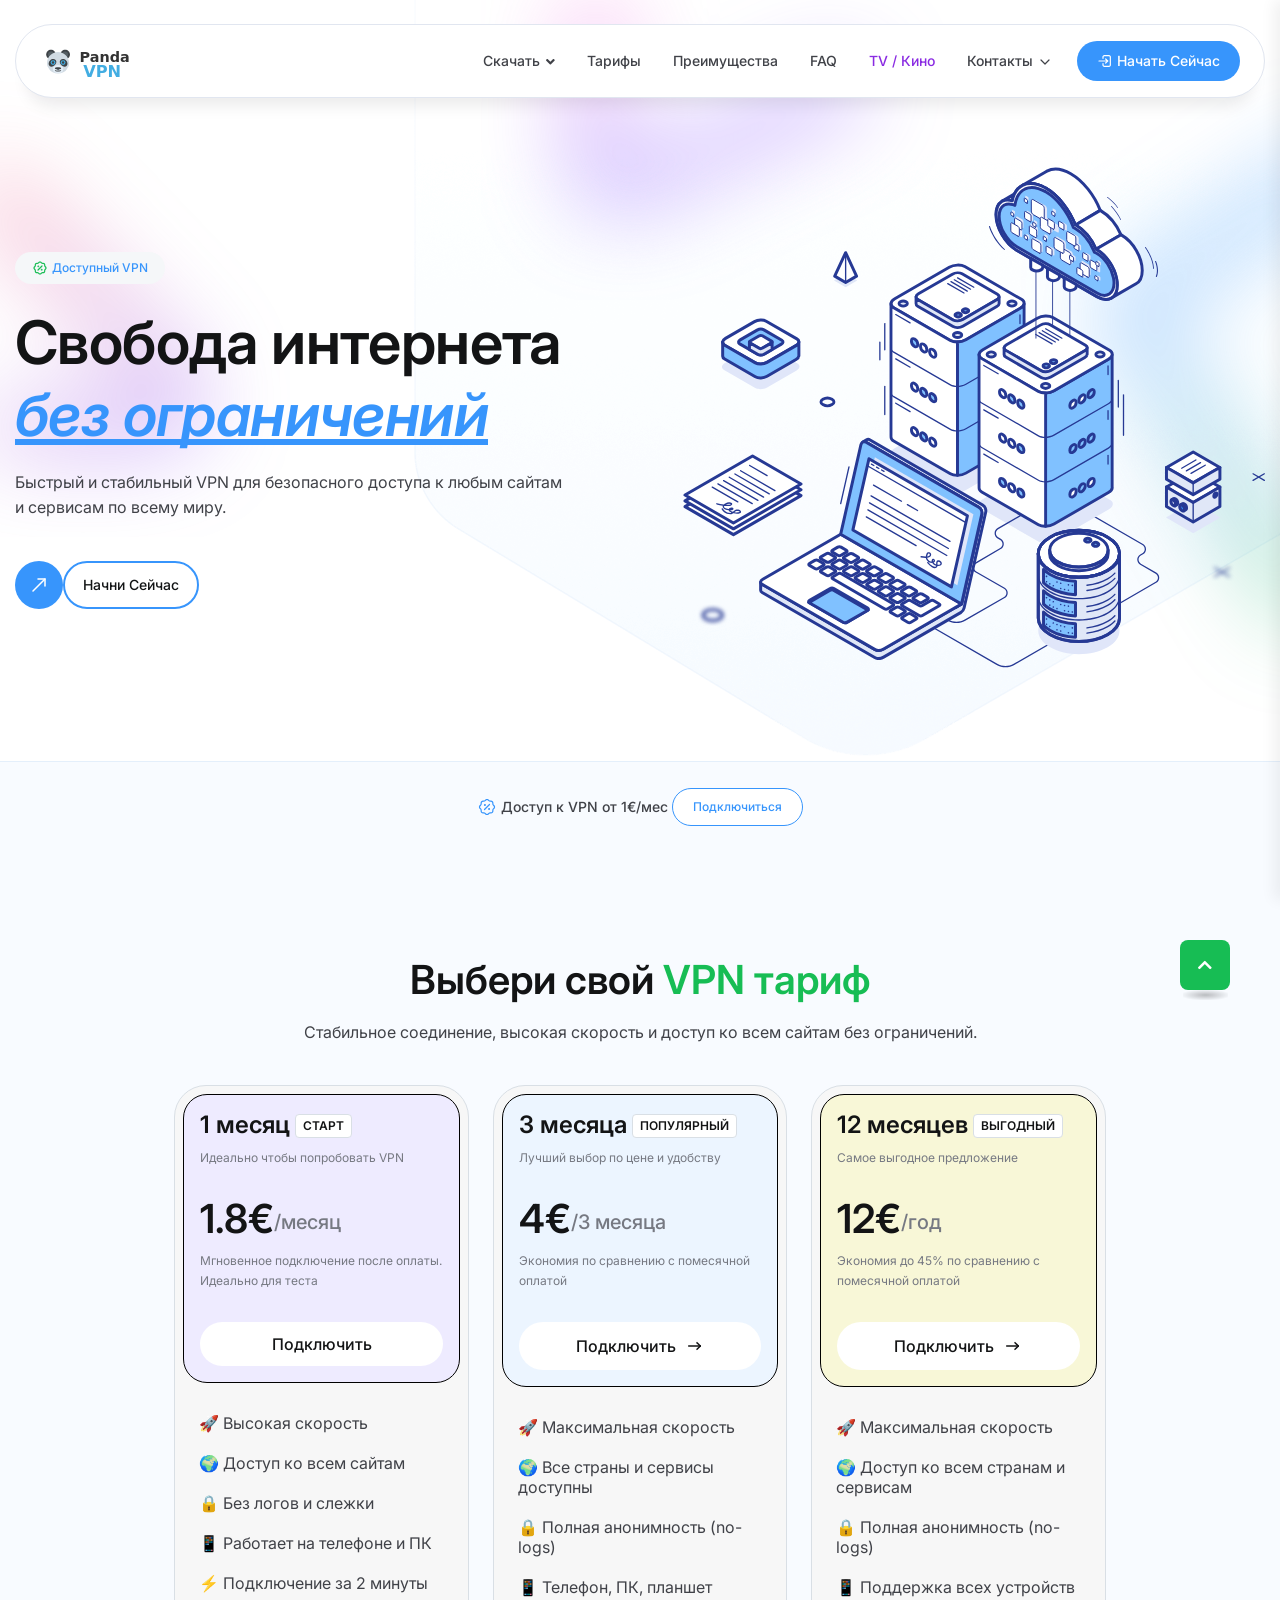
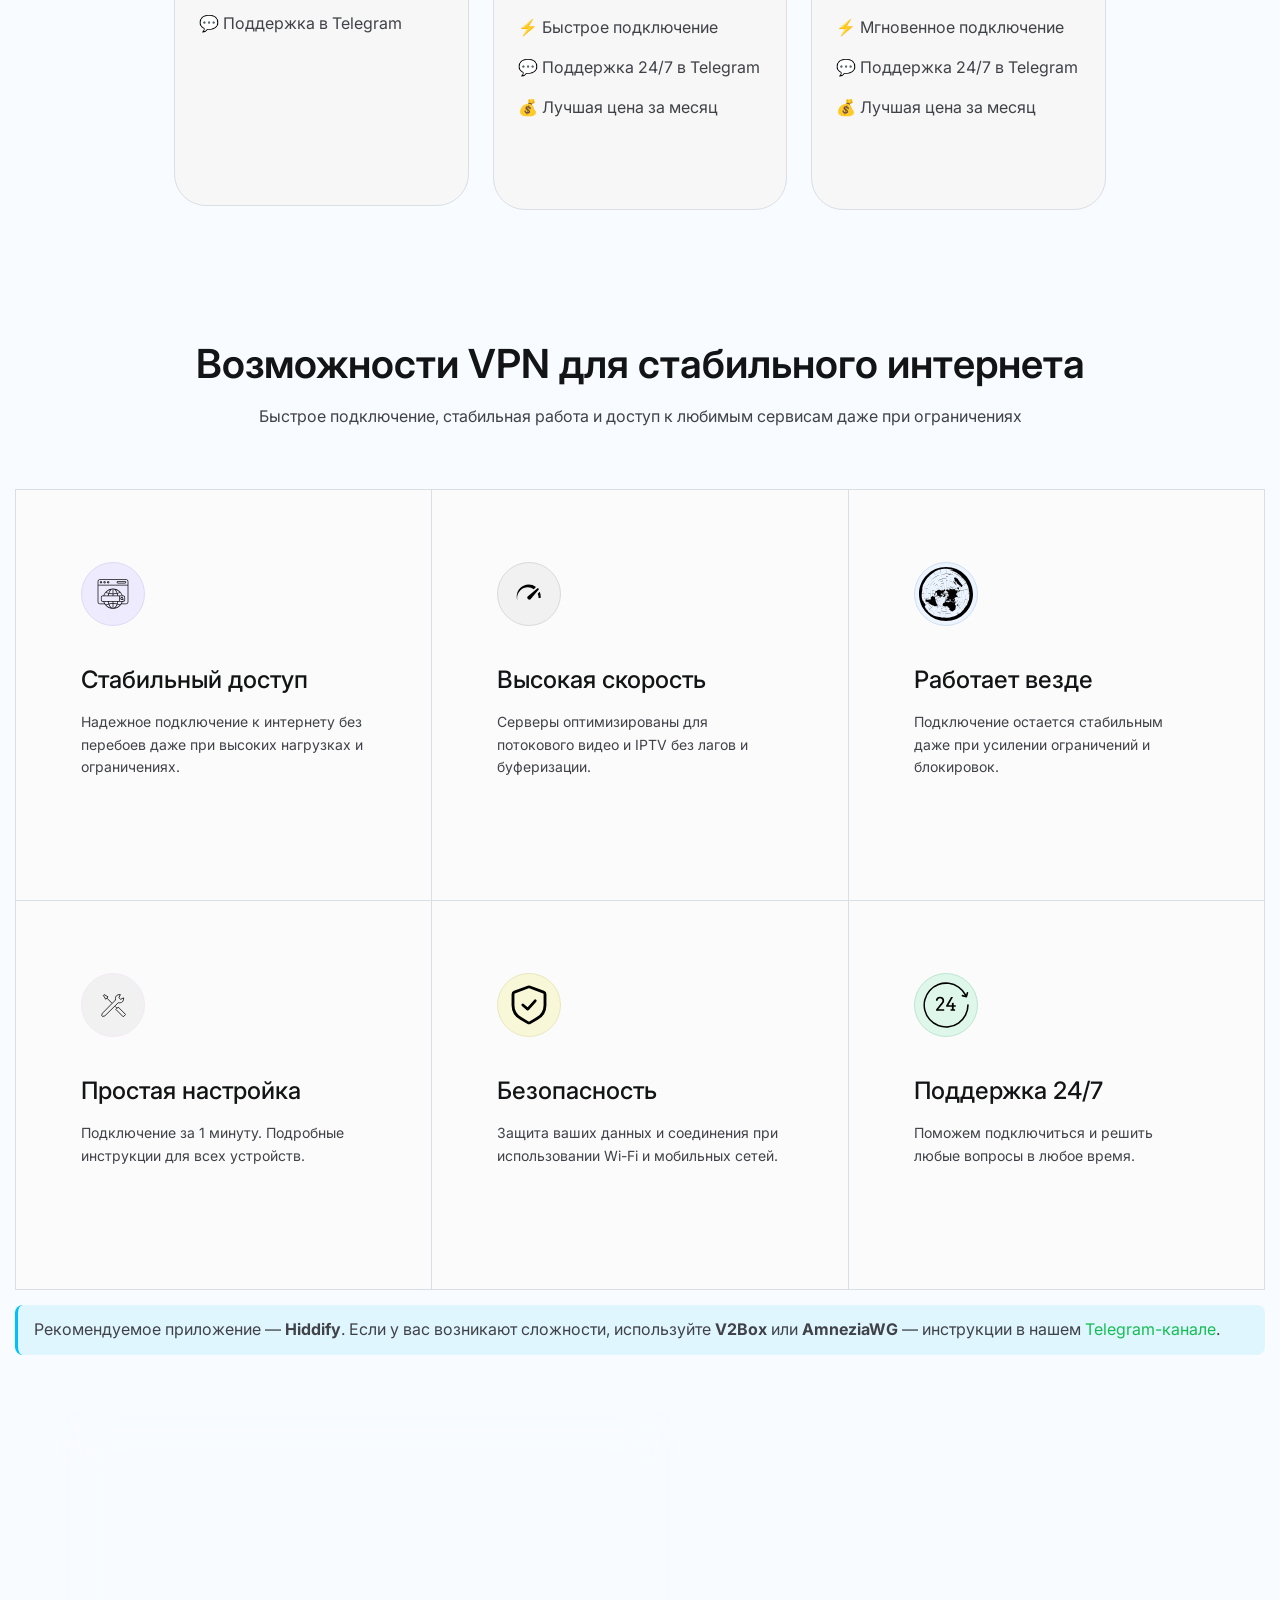
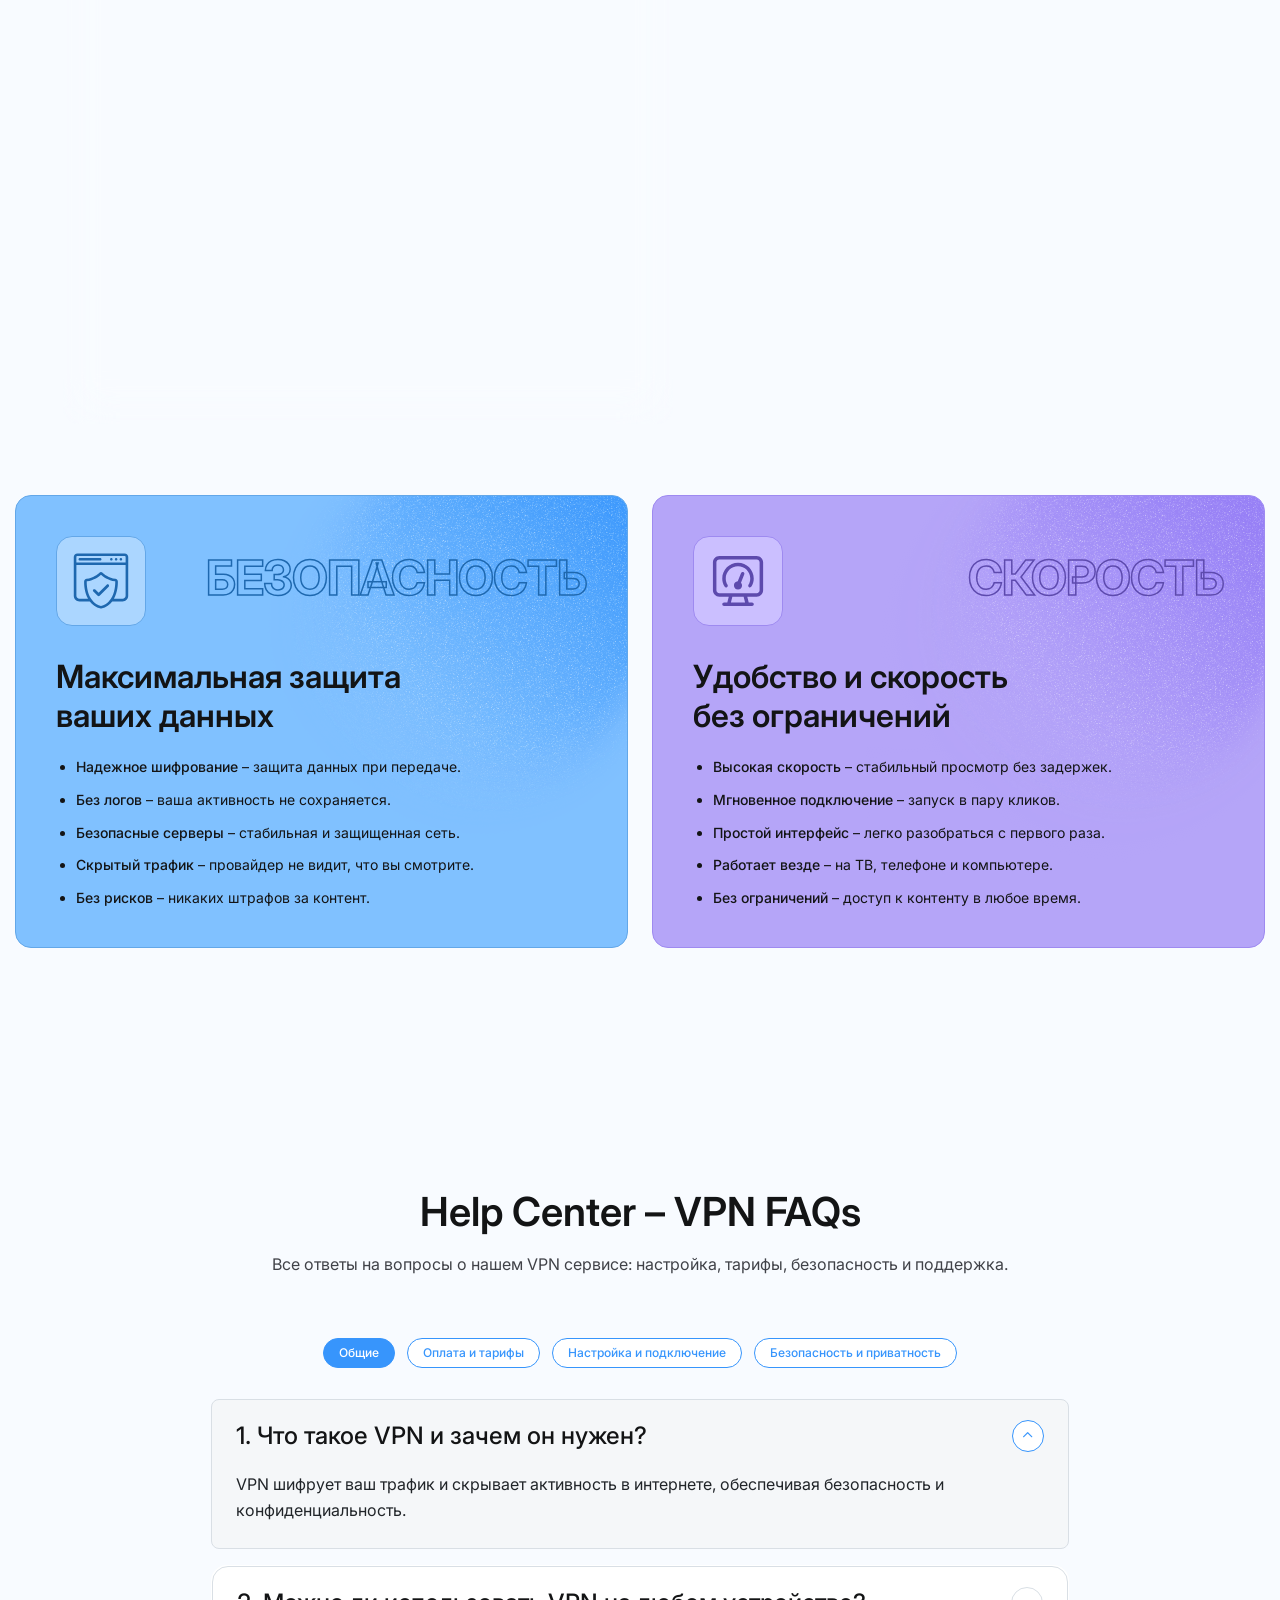
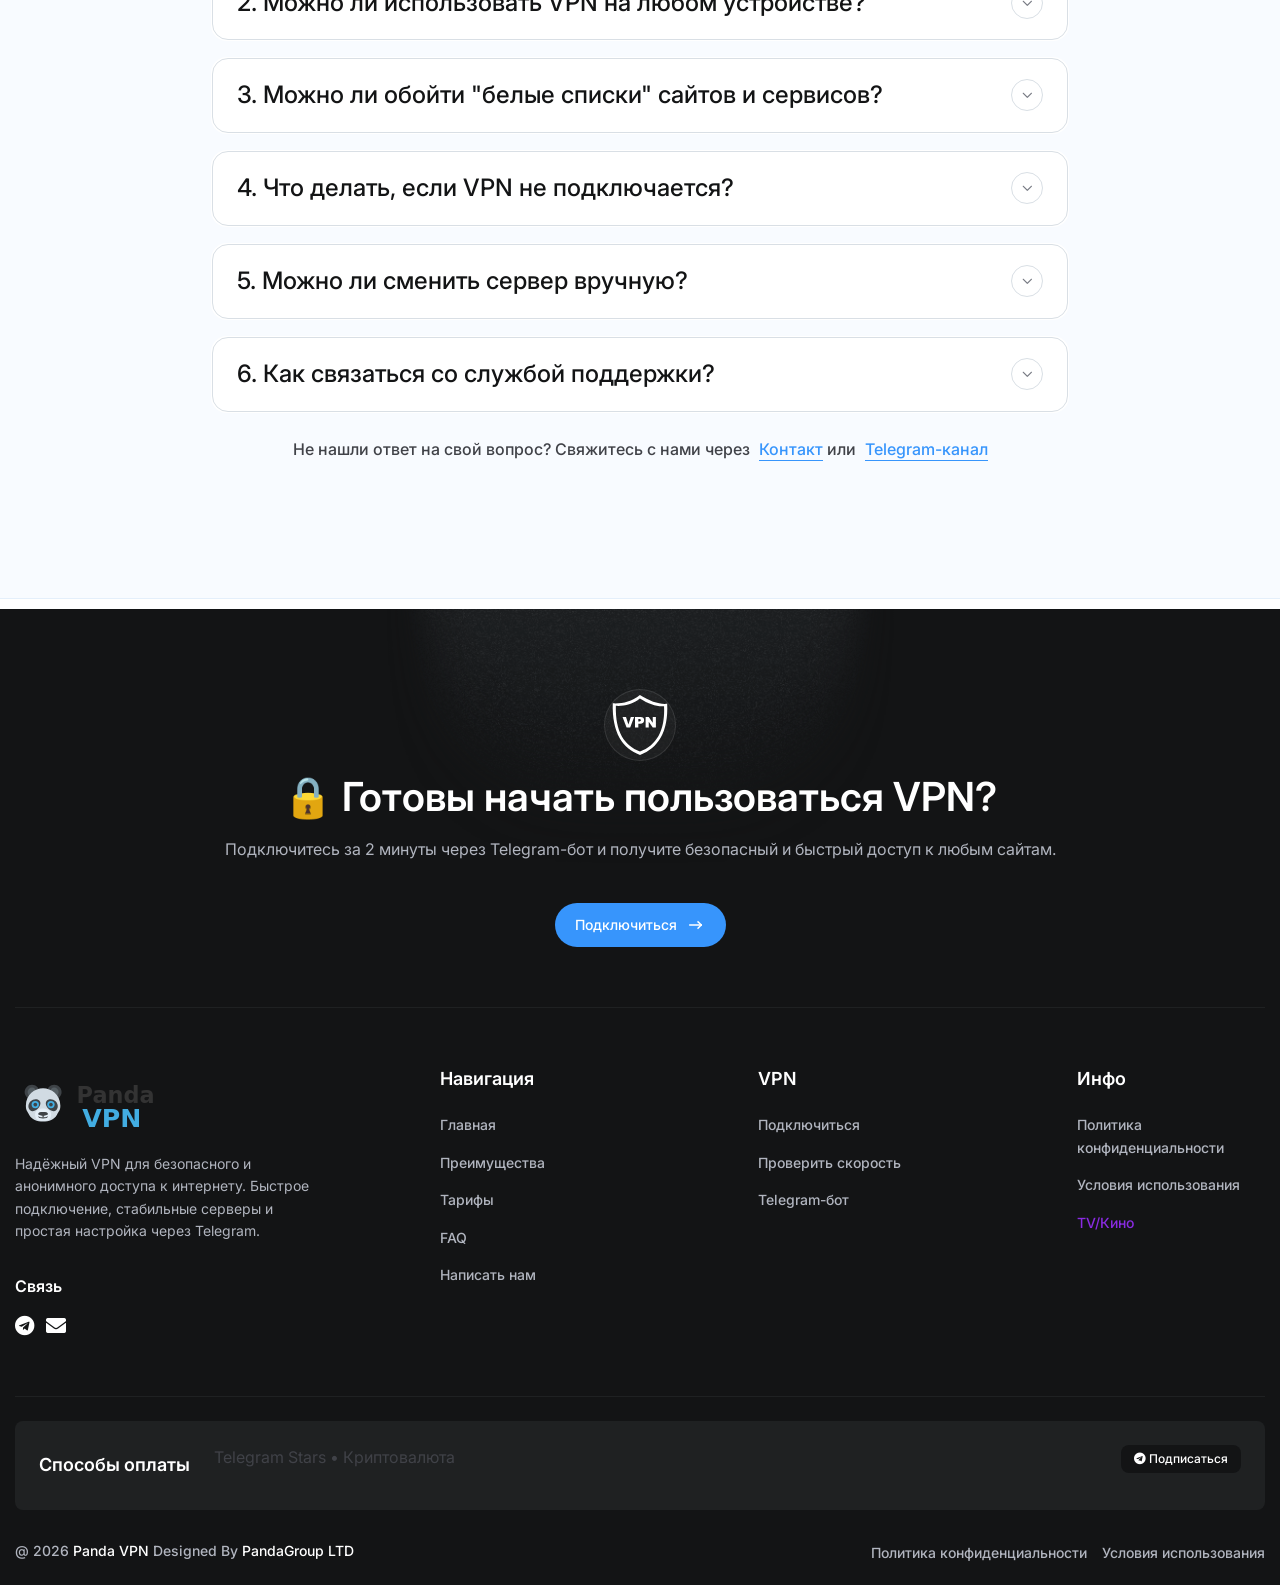
==== commit fdf2d164: "Update logo and Mobile menu" ====
--- a/index.html
+++ b/index.html
@@ -79,13 +79,13 @@
         </li>
     </ul>
 </li>
-                                        <li class="menu-item-has-children tg-mega-menu-has-children"><a href="#pricing">Тарифы</a>
+                                        <li><a href="#pricing">Тарифы</a>
                                             
                                         </li>
-                                        <li class="menu-item-has-children tg-mega-menu-has-children"><a href="#vpn-features">Преимущества</a>
+                                        <li><a href="#vpn-features">Преимущества</a>
                                             
                                         </li>
-                                        <li class="menu-item-has-children tg-mega-menu-has-children"><a href="#FAQ">FAQ</a></li>
+                                        <li><a href="#FAQ">FAQ</a></li>
                                             
                                        <li><a href="https://pandatv.online" style="color: #8a2be2;">TV / Кино</a></li>
                                     </ul>
@@ -173,7 +173,7 @@
 
         <div class="nav-logo">
             <a href="index.html">
-                <img src="assets/img/logo/logo.svg" alt="Panda VPN">
+                <img src="assets/img/logo/logo03.svg" alt="Panda VPN">
             </a>
         </div>
 
@@ -194,15 +194,15 @@
         <div class="social-links">
             <ul class="list-wrap">
                 <li>
-                    <a href="https://t.me/your_channel" target="_blank">
+                    <a href="https://t.me/pnd_vpn" target="_blank">
                         <i class="fab fa-telegram"></i>
                     </a>
                 </li>
-                <li>
+                <!-- <li>
                     <a href="#" target="_blank">
                         <i class="fab fa-whatsapp"></i>
                     </a>
-                </li>
+                </li> -->
             </ul>
         </div>
     </nav>
--- a/assets/css/main.css
+++ b/assets/css/main.css
@@ -8233,6 +8233,7 @@
 
   max-width: 610px;
   backdrop-filter: blur(24px);
+ 
   background: rgba(255, 255, 255, 0.5);
   border-radius: 16px;
   border: 2px solid var(--tg-color-white-default);
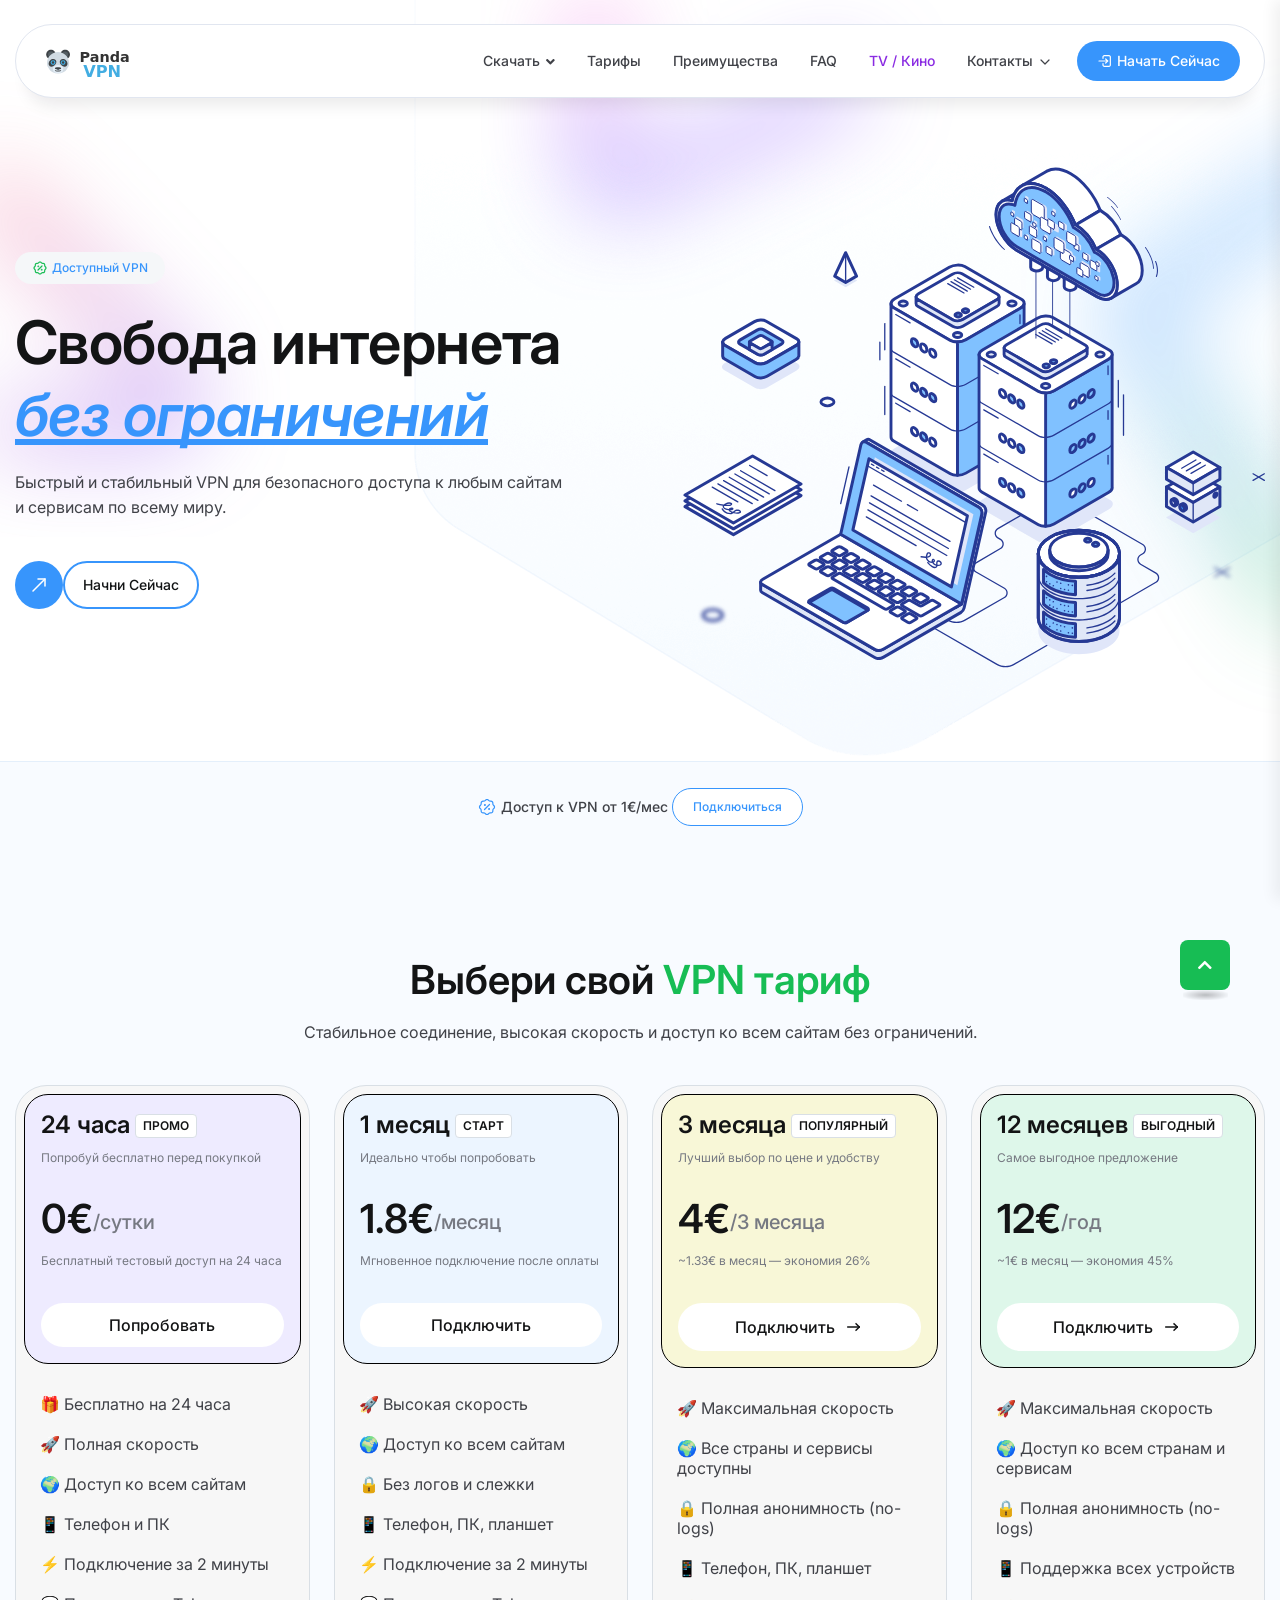
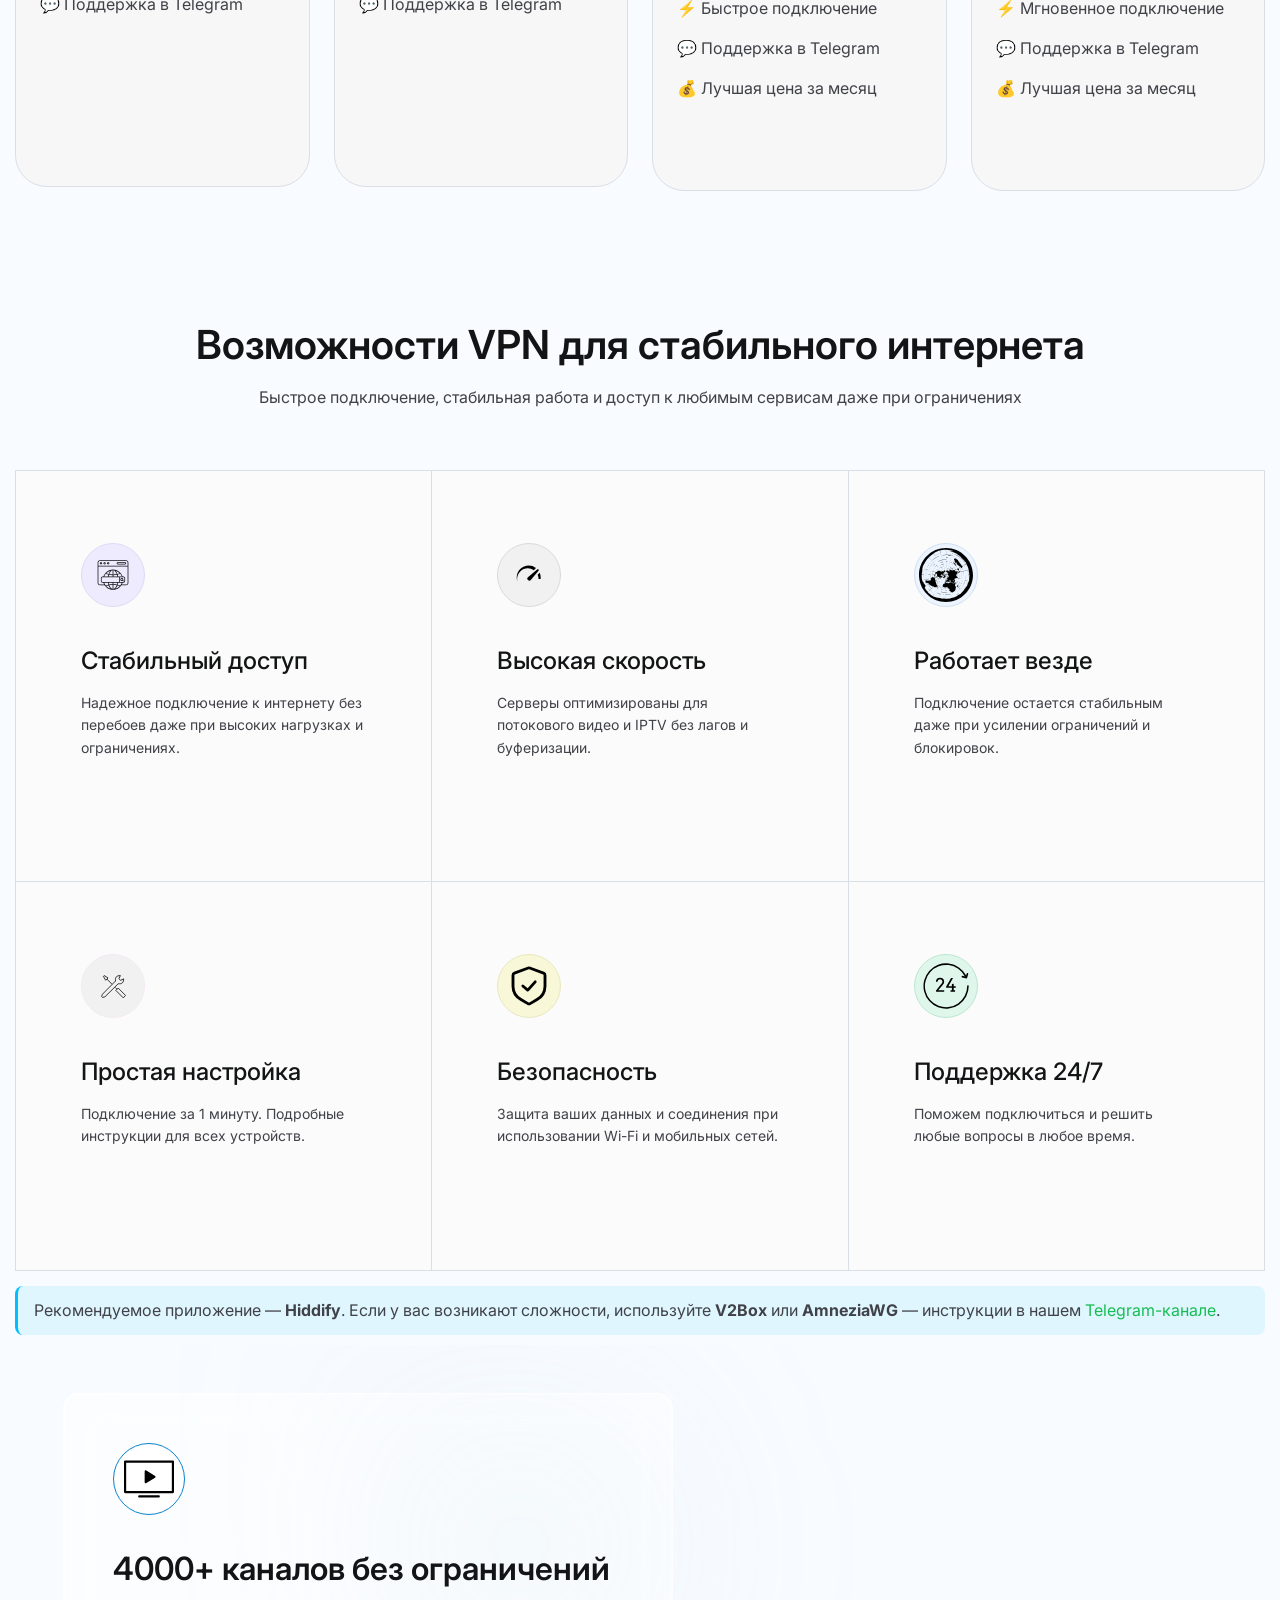
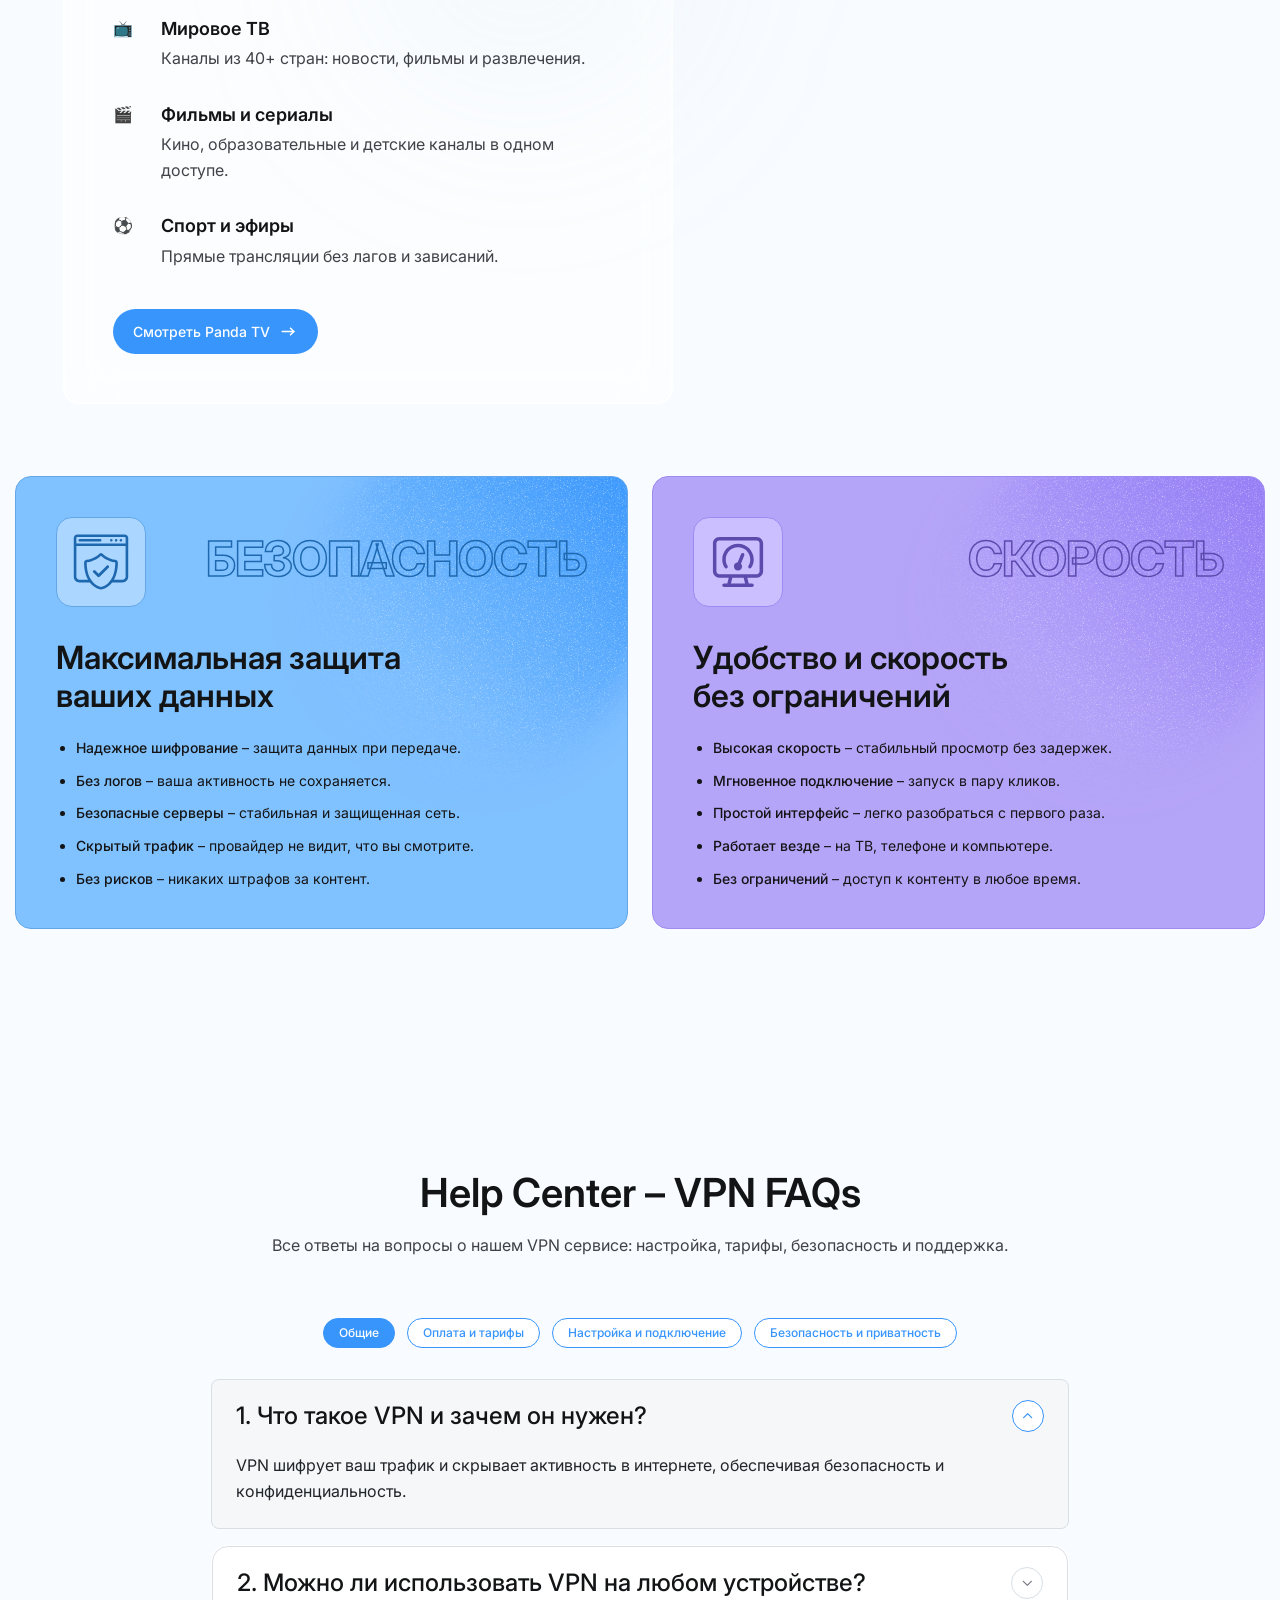
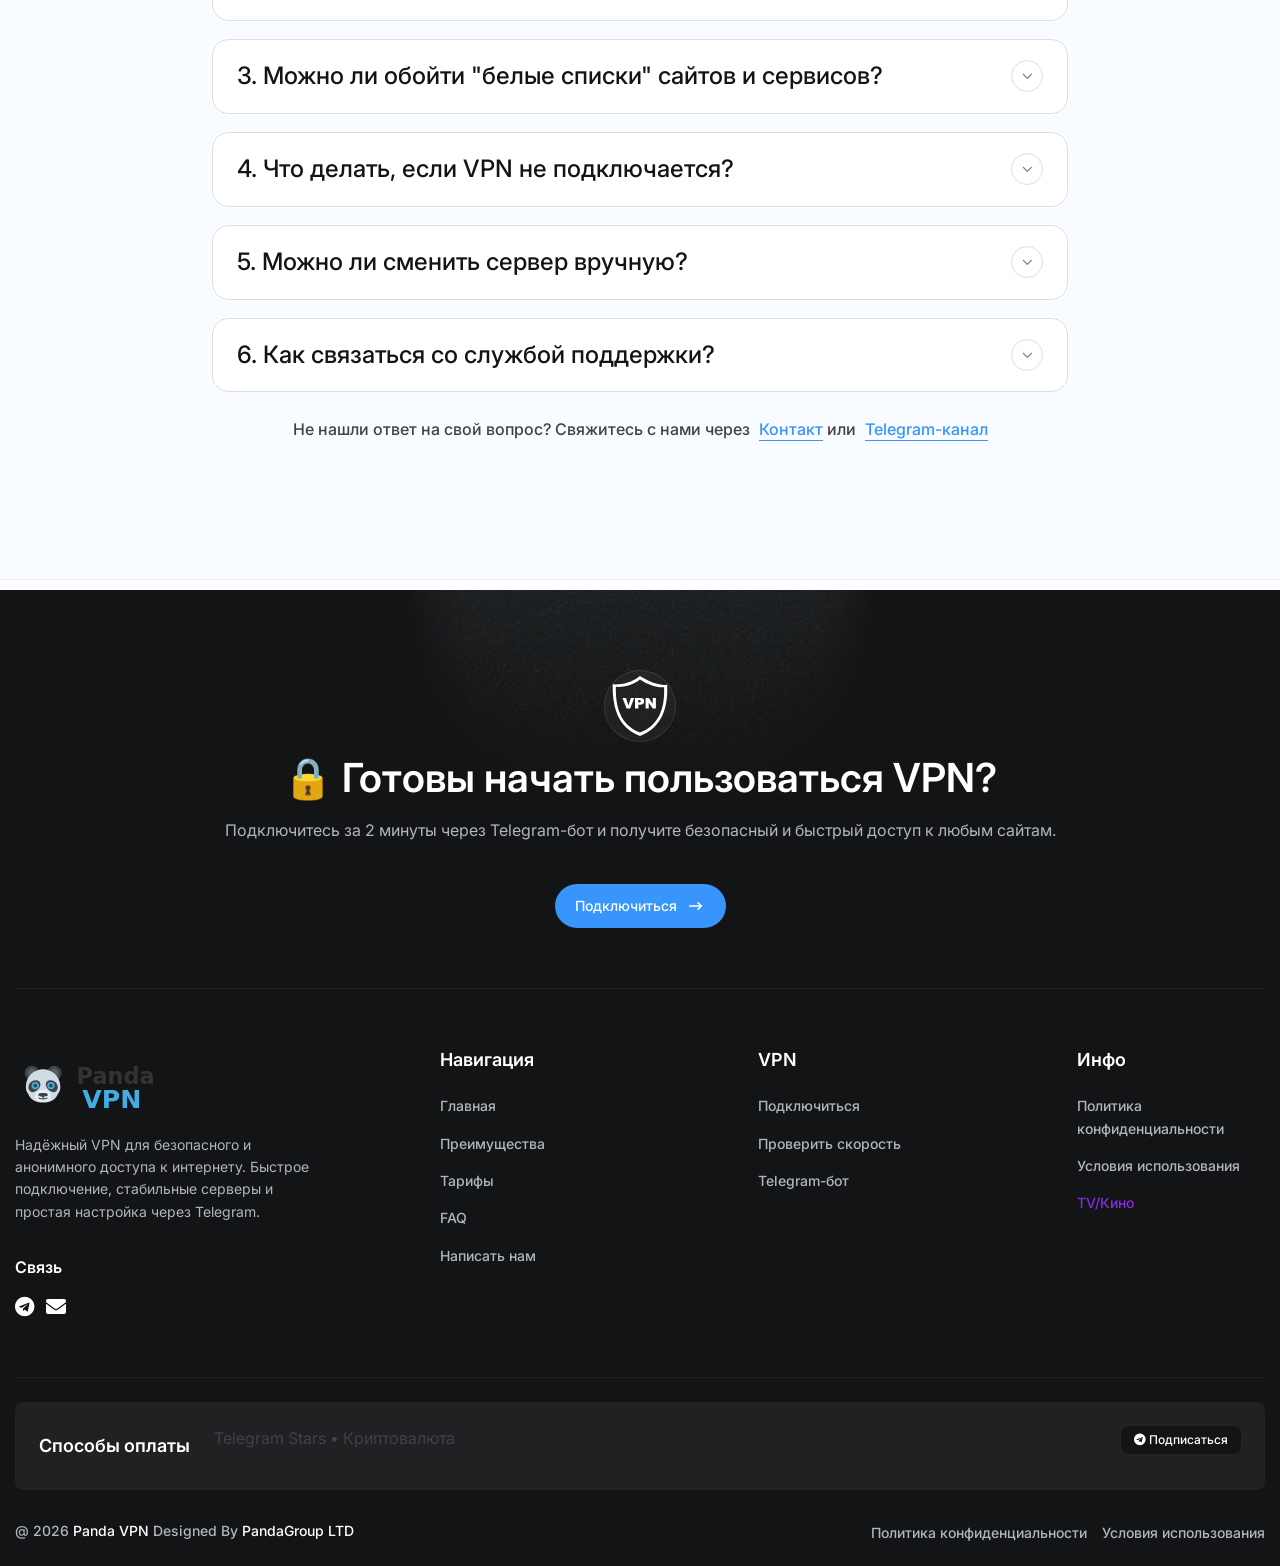
==== commit b3ba61a9: "Update index.html" ====
--- a/index.html
+++ b/index.html
@@ -312,146 +312,169 @@
         <!-- deal-area-end -->
 
         <!-- pricing-area -->
-        <section id="pricing" class="pricing__area section-py-120">
-            <div class="container">
-                <div class="row">
-                    <div class="col-lg-12">
-                        <div class="section__title text-center mb-40">
-                            <h2 class="title">Выбери свой <span>VPN тариф</span></h2>
-                            <p>Стабильное соединение, высокая скорость и доступ ко всем сайтам без ограничений.</p>
-                        </div>
-                    </div>
-                </div>
-                
-                <div class="pricing__item-wrap-two">
-                    <div class="row gutter-y-30 justify-content-center">
-                        <div class="col-xl-3 col-lg-4 col-sm-6">
-                            <div class="pricing__box-four">
-    <div class="pricing__box-top">
-        <div class="pricing__plan">
-            <h4 class="title">1 месяц <span class="price-off">Старт</span></h4>
-            <p>Идеально чтобы попробовать VPN</p>
-        </div>
-
-        <div class="pricing__price">
-            <h2 class="price monthly_price">1.8€ <span>/месяц</span></h2>
-            <h2 class="price annual_price">1.8€ <span>/месяц</span></h2>
-            <p>Мгновенное подключение после оплаты. Идеально для теста</p>
-        </div>
-
-        <div class="pricing__btn">
-            <a href="contact.html" class="tg-btn">
-                Подключить
-            </a>
+<section id="pricing" class="pricing__area section-py-120">
+    <div class="container">
+        <div class="row">
+            <div class="col-lg-12">
+                <div class="section__title text-center mb-40">
+                    <h2 class="title">Выбери свой <span>VPN тариф</span></h2>
+                    <p>Стабильное соединение, высокая скорость и доступ ко всем сайтам без ограничений.</p>
+                </div>
+            </div>
+        </div>
+
+        <div class="pricing__item-wrap-two">
+            <div class="row gutter-y-30 justify-content-center">
+
+                <!-- ПРОМО -->
+                <div class="col-xl-3 col-lg-4 col-sm-6">
+                    <div class="pricing__box-four">
+                        <div class="pricing__box-top">
+                            <div class="pricing__plan">
+                                <h4 class="title">24 часа <span class="price-off">Промо</span></h4>
+                                <p>Попробуй бесплатно перед покупкой</p>
+                            </div>
+                            <div class="pricing__price">
+                                <h2 class="price monthly_price">0€ <span>/сутки</span></h2>
+                                <h2 class="price annual_price">0€ <span>/сутки</span></h2>
+                                <p>Бесплатный тестовый доступ на 24 часа</p>
+                            </div>
+                            <div class="pricing__btn">
+                                <a href="contact.html" class="tg-btn">Попробовать</a>
+                            </div>
+                        </div>
+                        <div class="pricing__box-bottom">
+                            <div class="pricing__list">
+                                <ul class="list-wrap">
+                                    <li><div class="content"><span>🎁 Бесплатно на 24 часа</span></div></li>
+                                    <li><div class="content"><span>🚀 Полная скорость</span></div></li>
+                                    <li><div class="content"><span>🌍 Доступ ко всем сайтам</span></div></li>
+                                    <li><div class="content"><span>📱 Телефон и ПК</span></div></li>
+                                    <li><div class="content"><span>⚡ Подключение за 2 минуты</span></div></li>
+                                    <li><div class="content"><span>💬 Поддержка в Telegram</span></div></li>
+                                </ul>
+                            </div>
+                        </div>
+                    </div>
+                </div>
+
+                <!-- 1 МЕСЯЦ -->
+                <div class="col-xl-3 col-lg-4 col-sm-6">
+                    <div class="pricing__box-four">
+                        <div class="pricing__box-top">
+                            <div class="pricing__plan">
+                                <h4 class="title">1 месяц <span class="price-off">Старт</span></h4>
+                                <p>Идеально чтобы попробовать</p>
+                            </div>
+                            <div class="pricing__price">
+                                <h2 class="price monthly_price">1.8€ <span>/месяц</span></h2>
+                                <h2 class="price annual_price">1.8€ <span>/месяц</span></h2>
+                                <p>Мгновенное подключение после оплаты</p>
+                            </div>
+                            <div class="pricing__btn">
+                                <a href="contact.html" class="tg-btn">Подключить</a>
+                            </div>
+                        </div>
+                        <div class="pricing__box-bottom">
+                            <div class="pricing__list">
+                                <ul class="list-wrap">
+                                    <li><div class="content"><span>🚀 Высокая скорость</span></div></li>
+                                    <li><div class="content"><span>🌍 Доступ ко всем сайтам</span></div></li>
+                                    <li><div class="content"><span>🔒 Без логов и слежки</span></div></li>
+                                    <li><div class="content"><span>📱 Телефон, ПК, планшет</span></div></li>
+                                    <li><div class="content"><span>⚡ Подключение за 2 минуты</span></div></li>
+                                    <li><div class="content"><span>💬 Поддержка в Telegram</span></div></li>
+                                </ul>
+                            </div>
+                        </div>
+                    </div>
+                </div>
+
+                <!-- 3 МЕСЯЦА -->
+                <div class="col-xl-3 col-lg-4 col-sm-6">
+                    <div class="pricing__box-four active">
+                        <div class="pricing__box-top">
+                            <div class="pricing__plan">
+                                <h4 class="title">3 месяца <span class="price-off">Популярный</span></h4>
+                                <p>Лучший выбор по цене и удобству</p>
+                            </div>
+                            <div class="pricing__price">
+                                <h2 class="price monthly_price">4€ <span>/3 месяца</span></h2>
+                                <h2 class="price annual_price">4€ <span>/3 месяца</span></h2>
+                                <p>~1.33€ в месяц — экономия 26%</p>
+                            </div>
+                            <div class="pricing__btn">
+                                <a href="contact.html" class="tg-btn">
+                                    Подключить
+                                    <svg width="21" height="20" viewBox="0 0 21 20" fill="none">
+                                        <path d="M4.66797 10H16.3346" stroke="currentColor" stroke-width="1.5" stroke-linecap="round"/>
+                                        <path d="M13 13.3333L16.3333 10" stroke="currentColor" stroke-width="1.5" stroke-linecap="round"/>
+                                        <path d="M13 6.66663L16.3333 9.99996" stroke="currentColor" stroke-width="1.5" stroke-linecap="round"/>
+                                    </svg>
+                                </a>
+                            </div>
+                        </div>
+                        <div class="pricing__box-bottom">
+                            <div class="pricing__list">
+                                <ul class="list-wrap">
+                                    <li><div class="content"><span>🚀 Максимальная скорость</span></div></li>
+                                    <li><div class="content"><span>🌍 Все страны и сервисы доступны</span></div></li>
+                                    <li><div class="content"><span>🔒 Полная анонимность (no-logs)</span></div></li>
+                                    <li><div class="content"><span>📱 Телефон, ПК, планшет</span></div></li>
+                                    <li><div class="content"><span>⚡ Быстрое подключение</span></div></li>
+                                    <li><div class="content"><span>💬 Поддержка в Telegram</span></div></li>
+                                    <li><div class="content"><span>💰 Лучшая цена за месяц</span></div></li>
+                                </ul>
+                            </div>
+                        </div>
+                    </div>
+                </div>
+
+                <!-- 12 МЕСЯЦЕВ -->
+                <div class="col-xl-3 col-lg-4 col-sm-6">
+                    <div class="pricing__box-four">
+                        <div class="pricing__box-top">
+                            <div class="pricing__plan">
+                                <h4 class="title">12 месяцев <span class="price-off">Выгодный</span></h4>
+                                <p>Самое выгодное предложение</p>
+                            </div>
+                            <div class="pricing__price">
+                                <h2 class="price monthly_price">12€ <span>/год</span></h2>
+                                <h2 class="price annual_price">12€ <span>/год</span></h2>
+                                <p>~1€ в месяц — экономия 45%</p>
+                            </div>
+                            <div class="pricing__btn">
+                                <a href="contact.html" class="tg-btn">
+                                    Подключить
+                                    <svg width="21" height="20" viewBox="0 0 21 20" fill="none">
+                                        <path d="M4.66797 10H16.3346" stroke="currentColor" stroke-width="1.5" stroke-linecap="round"/>
+                                        <path d="M13 13.3333L16.3333 10" stroke="currentColor" stroke-width="1.5" stroke-linecap="round"/>
+                                        <path d="M13 6.66663L16.3333 9.99996" stroke="currentColor" stroke-width="1.5" stroke-linecap="round"/>
+                                    </svg>
+                                </a>
+                            </div>
+                        </div>
+                        <div class="pricing__box-bottom">
+                            <div class="pricing__list">
+                                <ul class="list-wrap">
+                                    <li><div class="content"><span>🚀 Максимальная скорость</span></div></li>
+                                    <li><div class="content"><span>🌍 Доступ ко всем странам и сервисам</span></div></li>
+                                    <li><div class="content"><span>🔒 Полная анонимность (no-logs)</span></div></li>
+                                    <li><div class="content"><span>📱 Поддержка всех устройств</span></div></li>
+                                    <li><div class="content"><span>⚡ Мгновенное подключение</span></div></li>
+                                    <li><div class="content"><span>💬 Поддержка в Telegram</span></div></li>
+                                    <li><div class="content"><span>💰 Лучшая цена за месяц</span></div></li>
+                                </ul>
+                            </div>
+                        </div>
+                    </div>
+                </div>
+
+            </div>
         </div>
     </div>
-
-    <div class="pricing__box-bottom">
-        <div class="pricing__list">
-            <ul class="list-wrap">
-
-                <li><div class="content"><span>🚀 Высокая скорость</span></div></li>
-                <li><div class="content"><span>🌍 Доступ ко всем сайтам</span></div></li>
-                <li><div class="content"><span>🔒 Без логов и слежки</span></div></li>
-                <li><div class="content"><span>📱 Работает на телефоне и ПК</span></div></li>
-                <li><div class="content"><span>⚡ Подключение за 2 минуты</span></div></li>
-                <li><div class="content"><span>💬 Поддержка в Telegram</span></div></li>
-
-            </ul>
-        </div>
-    </div>
-</div>
-                        </div>
-                        <div class="col-xl-3 col-lg-4 col-sm-6">
-                            <div class="pricing__box-four active">
-    <div class="pricing__box-top">
-        <div class="pricing__plan">
-            <h4 class="title">3 месяца <span class="price-off">Популярный</span></h4>
-            <p>Лучший выбор по цене и удобству</p>
-        </div>
-
-        <div class="pricing__price">
-            <h2 class="price monthly_price">4€ <span>/3 месяца</span></h2>
-            <h2 class="price annual_price">4€ <span>/3 месяца</span></h2>
-            <p>Экономия по сравнению с помесячной оплатой</p>
-        </div>
-
-        <div class="pricing__btn">
-            <a href="contact.html" class="tg-btn">
-                Подключить
-                <svg width="21" height="20" viewBox="0 0 21 20" fill="none">
-                    <path d="M4.66797 10H16.3346" stroke="currentColor" stroke-width="1.5" stroke-linecap="round"/>
-                    <path d="M13 13.3333L16.3333 10" stroke="currentColor" stroke-width="1.5" stroke-linecap="round"/>
-                    <path d="M13 6.66663L16.3333 9.99996" stroke="currentColor" stroke-width="1.5" stroke-linecap="round"/>
-                </svg>
-            </a>
-        </div>
-    </div>
-
-    <div class="pricing__box-bottom">
-        <div class="pricing__list">
-            <ul class="list-wrap">
-
-                <li><div class="content"><span>🚀 Максимальная скорость</span></div></li>
-                <li><div class="content"><span>🌍 Все страны и сервисы доступны</span></div></li>
-                <li><div class="content"><span>🔒 Полная анонимность (no-logs)</span></div></li>
-                <li><div class="content"><span>📱 Телефон, ПК, планшет</span></div></li>
-                <li><div class="content"><span>⚡ Быстрое подключение</span></div></li>
-                <li><div class="content"><span>💬 Поддержка 24/7 в Telegram</span></div></li>
-                <li><div class="content"><span>💰 Лучшая цена за месяц</span></div></li>
-
-            </ul>
-        </div>
-    </div>
-</div>
-                        </div>
-                        <div class="col-xl-3 col-lg-4 col-sm-6">
-                            <div class="pricing__box-four active">
-    <div class="pricing__box-top">
-        <div class="pricing__plan">
-            <h4 class="title">12 месяцев <span class="price-off">Выгодный</span></h4>
-            <p>Самое выгодное предложение</p>
-        </div>
-
-        <div class="pricing__price">
-            <h2 class="price monthly_price">12€ <span>/год</span></h2>
-            <h2 class="price annual_price">12€ <span>/год</span></h2>
-            <p>Экономия до 45% по сравнению с помесячной оплатой</p>
-        </div>
-
-        <div class="pricing__btn">
-            <a href="contact.html" class="tg-btn">
-                Подключить
-                <svg width="21" height="20" viewBox="0 0 21 20" fill="none">
-                    <path d="M4.66797 10H16.3346" stroke="currentColor" stroke-width="1.5" stroke-linecap="round"/>
-                    <path d="M13 13.3333L16.3333 10" stroke="currentColor" stroke-width="1.5" stroke-linecap="round"/>
-                    <path d="M13 6.66663L16.3333 9.99996" stroke="currentColor" stroke-width="1.5" stroke-linecap="round"/>
-                </svg>
-            </a>
-        </div>
-    </div>
-
-    <div class="pricing__box-bottom">
-        <div class="pricing__list">
-            <ul class="list-wrap">
-
-                <li><div class="content"><span>🚀 Максимальная скорость</span></div></li>
-                <li><div class="content"><span>🌍 Доступ ко всем странам и сервисам</span></div></li>
-                <li><div class="content"><span>🔒 Полная анонимность (no-logs)</span></div></li>
-                <li><div class="content"><span>📱 Поддержка всех устройств</span></div></li>
-                <li><div class="content"><span>⚡ Мгновенное подключение</span></div></li>
-                <li><div class="content"><span>💬 Поддержка 24/7 в Telegram</span></div></li>
-                <li><div class="content"><span>💰 Лучшая цена за месяц</span></div></li>
-
-            </ul>
-        </div>
-    </div>
-</div>
-                     
-                </div>
-            </div>
-        </section>
-        <!-- pricing-area-end -->
+</section>
+<!-- pricing-area-end -->
 
         <!-- vpn-features-area -->
          <section id="vpn-features" class="hosting__area-five"></section>
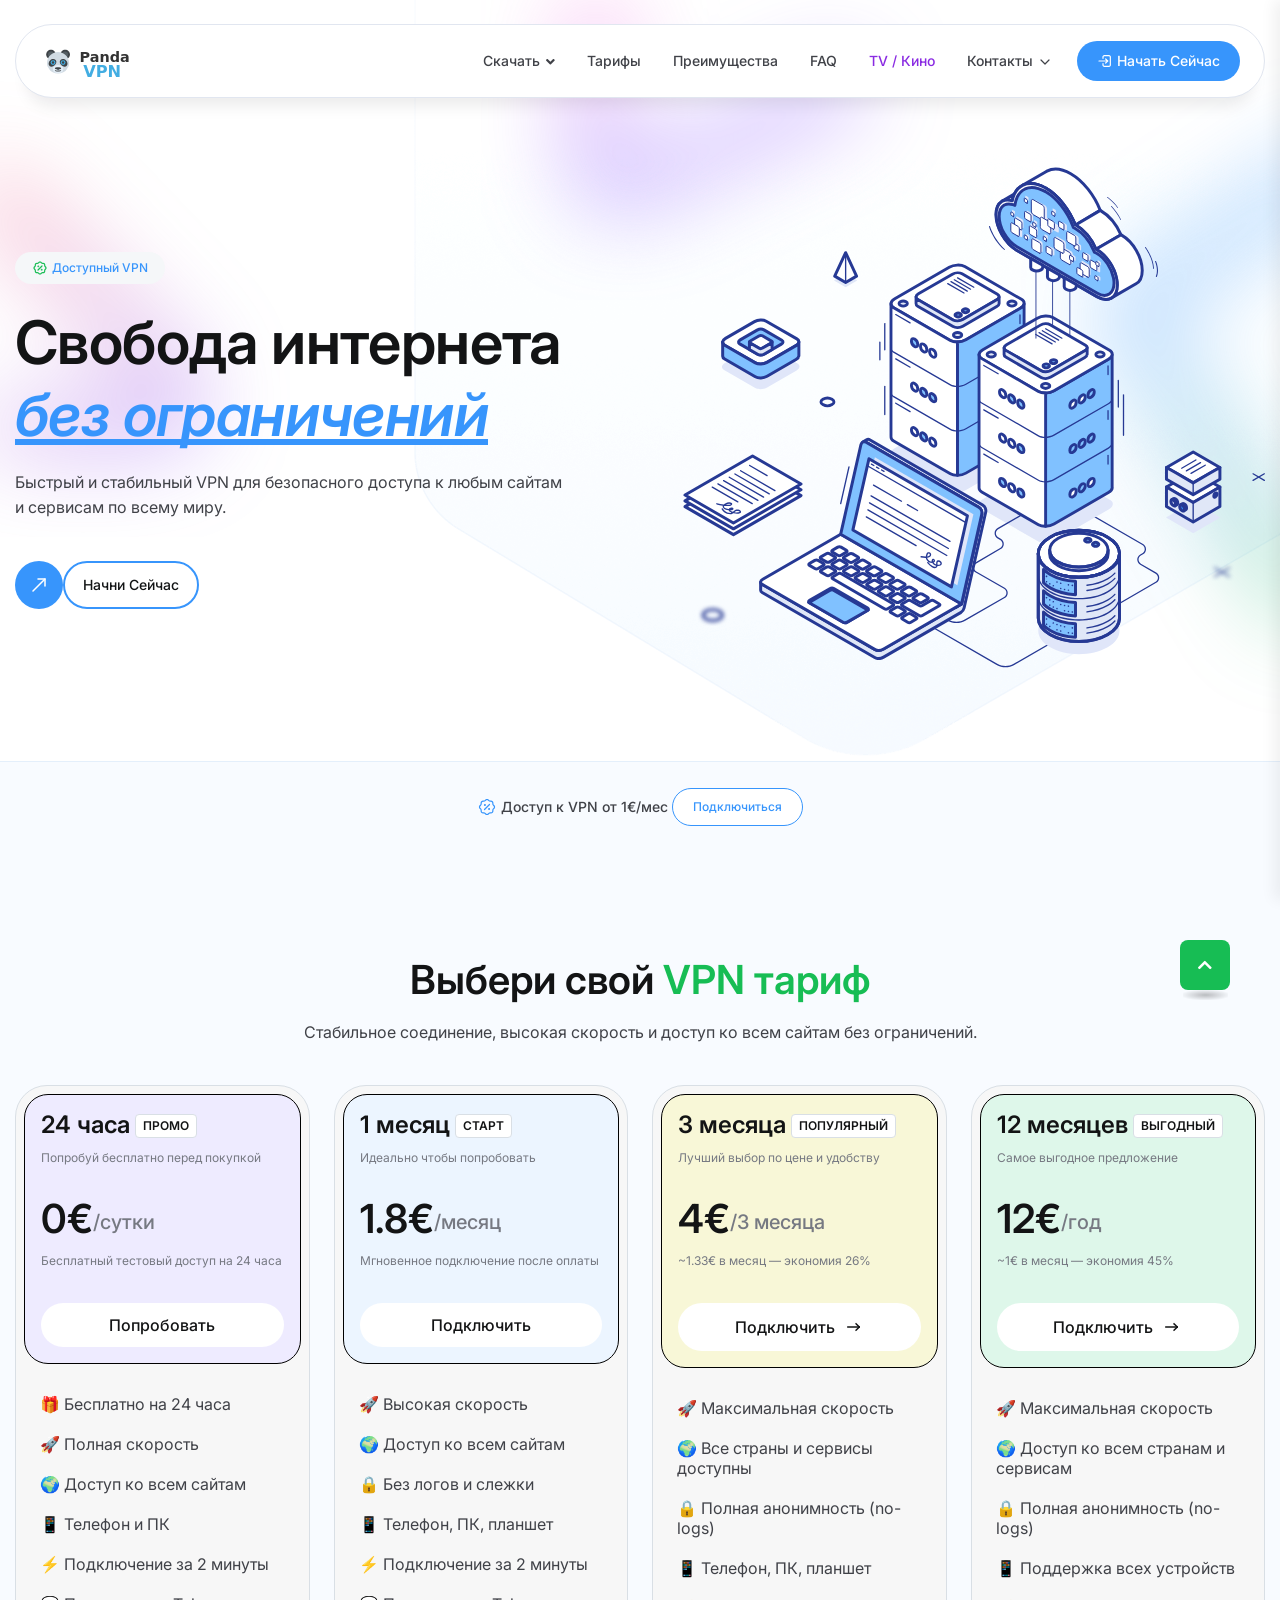
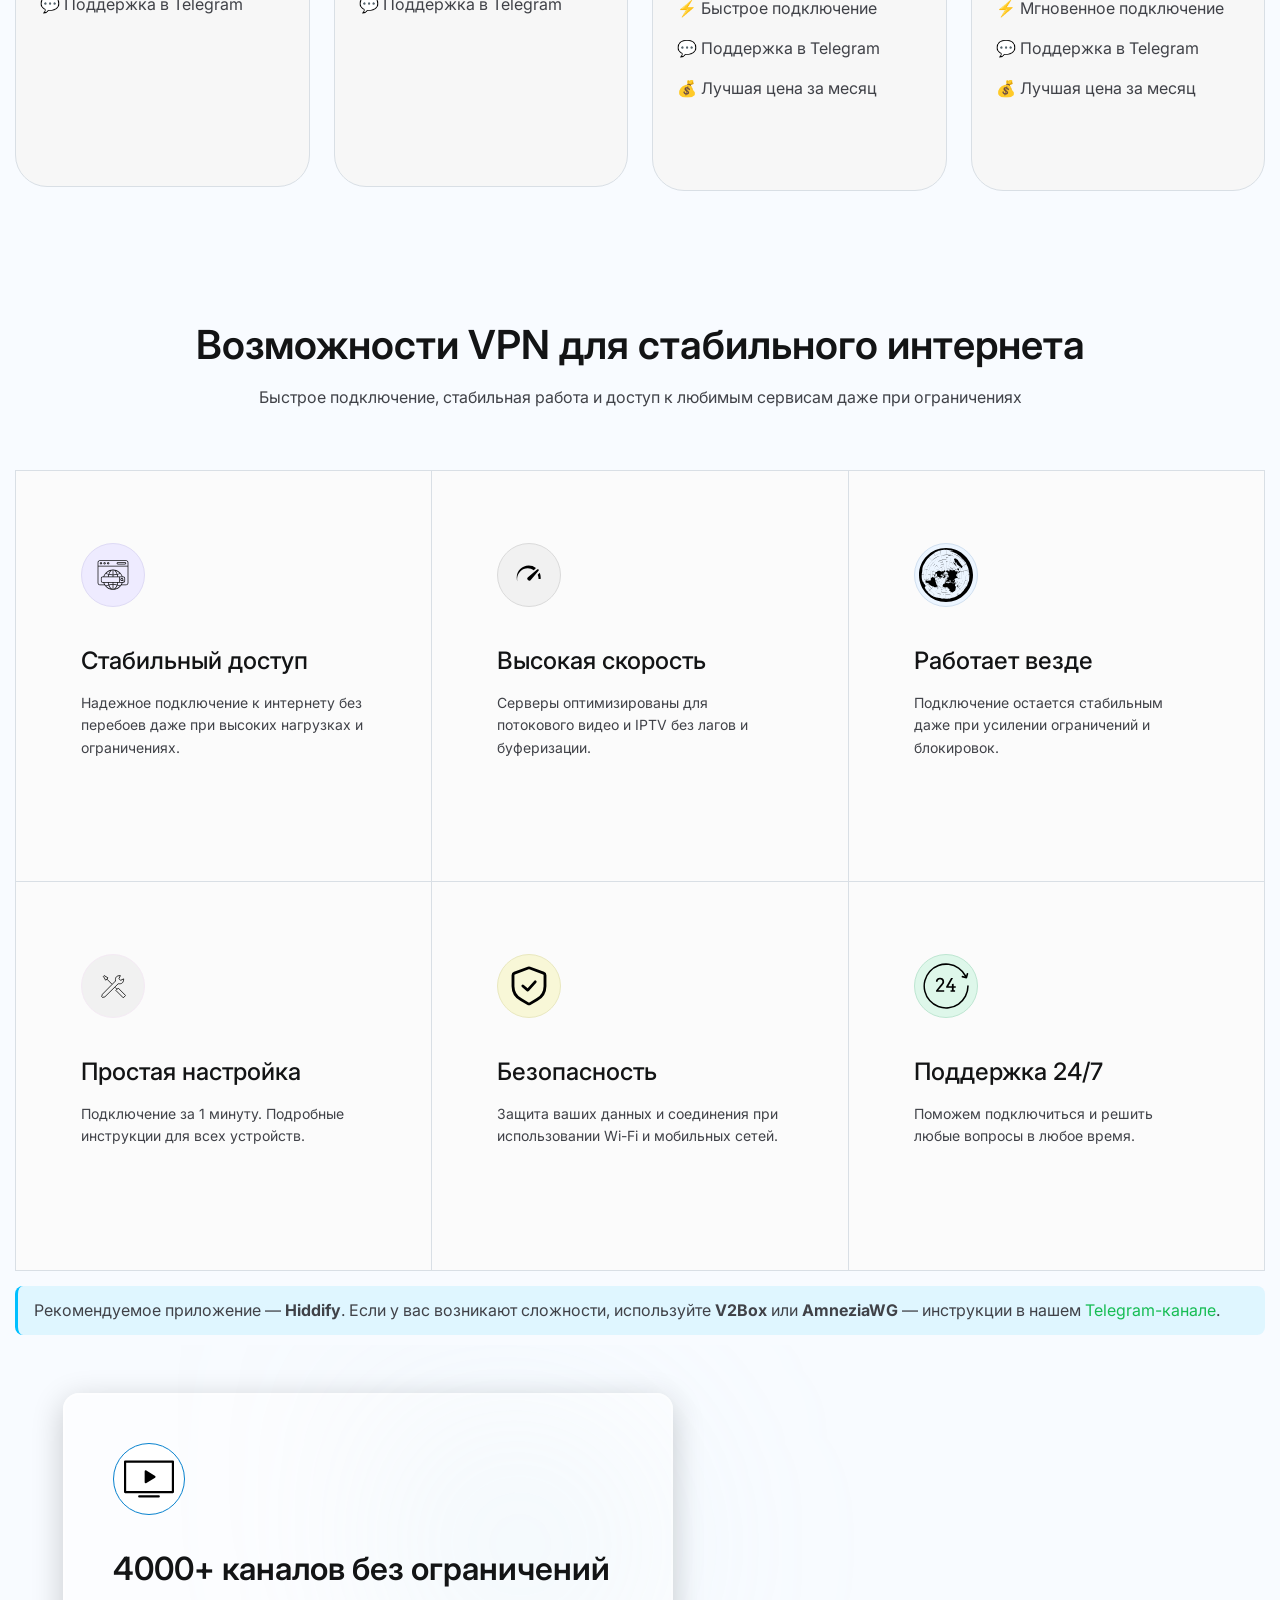
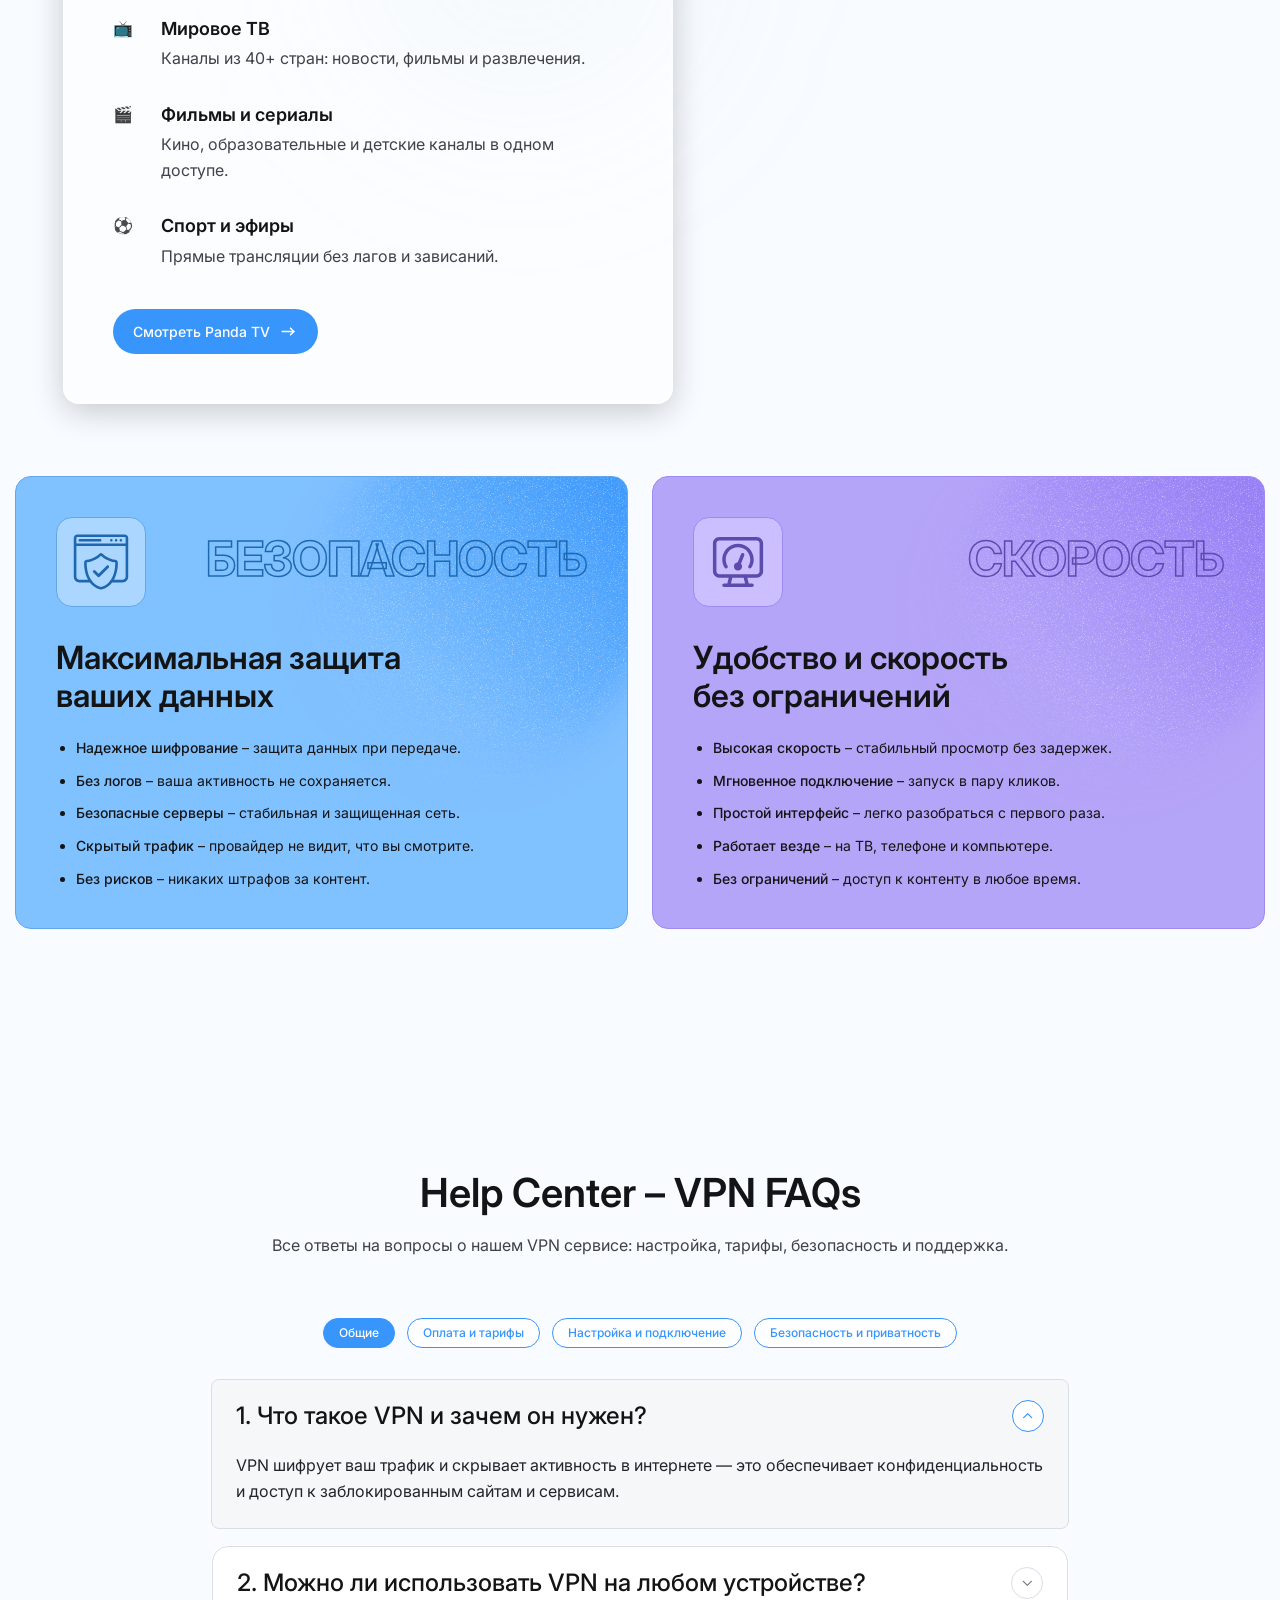
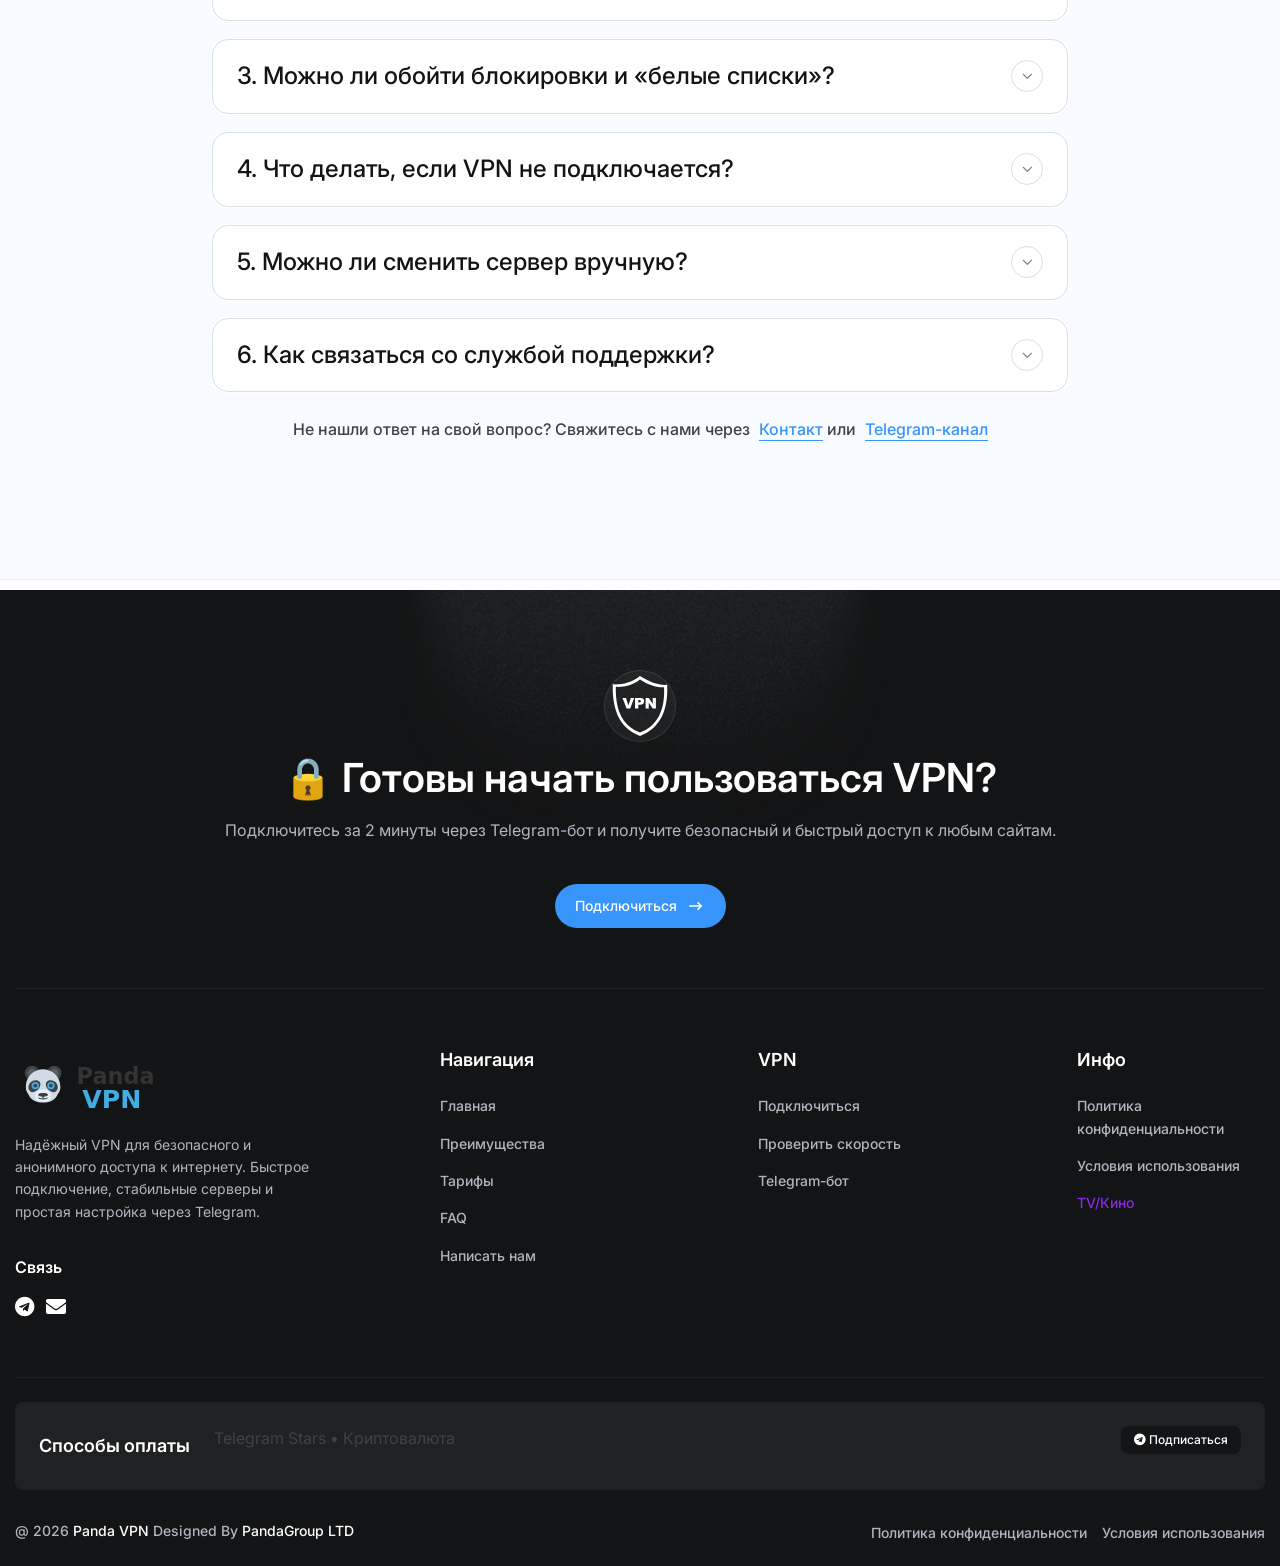
==== commit b5164e0c: "fix: support block styles" ====
--- a/index.html
+++ b/index.html
@@ -703,8 +703,8 @@
 
         
 
-        <!-- faq-area --> 
-         <section id="FAQ" class="faq__area-two section-py-120"></section>
+       <!-- faq-area -->
+<section id="FAQ" class="faq__area-two section-py-120"></section>
 <section class="faq__area-two section-py-120">
     <div class="container">
         <div class="row justify-content-center">
@@ -719,22 +719,23 @@
                     <div class="faq__tab-wrap">
                         <ul class="nav nav-tabs" id="vpnFaqTab" role="tablist">
                             <li class="nav-item" role="presentation">
-                              <button class="nav-link active" id="general-tab" data-bs-toggle="tab" data-bs-target="#general-tab-pane" type="button" role="tab" aria-controls="general-tab-pane" aria-selected="true">Общие</button>
+                                <button class="nav-link active" id="general-tab" data-bs-toggle="tab" data-bs-target="#general-tab-pane" type="button" role="tab" aria-controls="general-tab-pane" aria-selected="true">Общие</button>
                             </li>
                             <li class="nav-item" role="presentation">
-                              <button class="nav-link" id="pricing-tab" data-bs-toggle="tab" data-bs-target="#pricing-tab-pane" type="button" role="tab" aria-controls="pricing-tab-pane" aria-selected="false">Оплата и тарифы</button>
+                                <button class="nav-link" id="pricing-tab" data-bs-toggle="tab" data-bs-target="#pricing-tab-pane" type="button" role="tab" aria-controls="pricing-tab-pane" aria-selected="false">Оплата и тарифы</button>
                             </li>
                             <li class="nav-item" role="presentation">
-                              <button class="nav-link" id="setup-tab" data-bs-toggle="tab" data-bs-target="#setup-tab-pane" type="button" role="tab" aria-controls="setup-tab-pane" aria-selected="false">Настройка и подключение</button>
+                                <button class="nav-link" id="setup-tab" data-bs-toggle="tab" data-bs-target="#setup-tab-pane" type="button" role="tab" aria-controls="setup-tab-pane" aria-selected="false">Настройка и подключение</button>
                             </li>
                             <li class="nav-item" role="presentation">
-                              <button class="nav-link" id="security-tab" data-bs-toggle="tab" data-bs-target="#security-tab-pane" type="button" role="tab" aria-controls="security-tab-pane" aria-selected="false">Безопасность и приватность</button>
+                                <button class="nav-link" id="security-tab" data-bs-toggle="tab" data-bs-target="#security-tab-pane" type="button" role="tab" aria-controls="security-tab-pane" aria-selected="false">Безопасность и приватность</button>
                             </li>
                         </ul>
                     </div>
 
                     <!-- Содержимое вкладок -->
                     <div class="tab-content" id="vpnFaqTabContent">
+
                         <!-- Общие -->
                         <div class="tab-pane fade show active" id="general-tab-pane" role="tabpanel" aria-labelledby="general-tab" tabindex="0">
                             <div class="faq__wrap faq__wrap-two faq__wrap-three">
@@ -747,7 +748,7 @@
                                         </h2>
                                         <div id="q1" class="accordion-collapse collapse show" data-bs-parent="#accordionGeneral">
                                             <div class="accordion-body">
-                                                VPN шифрует ваш трафик и скрывает активность в интернете, обеспечивая безопасность и конфиденциальность.
+                                                VPN шифрует ваш трафик и скрывает активность в интернете — это обеспечивает конфиденциальность и доступ к заблокированным сайтам и сервисам.
                                             </div>
                                         </div>
                                     </div>
@@ -759,19 +760,19 @@
                                         </h2>
                                         <div id="q2" class="accordion-collapse collapse" data-bs-parent="#accordionGeneral">
                                             <div class="accordion-body">
-                                                Да, VPN работает на Windows, macOS, Linux, Android, iOS и поддерживает роутеры.
+                                                Да, VPN работает на Windows, macOS, Linux, Android и iOS. Также поддерживается установка на роутер — тогда VPN будет работать на всех устройствах в сети автоматически.
                                             </div>
                                         </div>
                                     </div>
                                     <div class="accordion-item">
                                         <h2 class="accordion-header">
                                             <button class="accordion-button collapsed" type="button" data-bs-toggle="collapse" data-bs-target="#q3" aria-expanded="false" aria-controls="q3">
-                                                3. Можно ли обойти "белые списки" сайтов и сервисов?
+                                                3. Можно ли обойти блокировки и «белые списки»?
                                             </button>
                                         </h2>
                                         <div id="q3" class="accordion-collapse collapse" data-bs-parent="#accordionGeneral">
                                             <div class="accordion-body">
-                                                Да, наши серверы позволяют обходить региональные ограничения и "белые списки", предоставляя полный доступ к интернет-ресурсам.
+                                                Да. Мы используем протоколы VLESS+REALITY и Shadowsocks, которые маскируют трафик под обычный HTTPS — их сложно обнаружить и заблокировать даже при глубокой инспекции трафика (DPI).
                                             </div>
                                         </div>
                                     </div>
@@ -783,7 +784,7 @@
                                         </h2>
                                         <div id="q4" class="accordion-collapse collapse" data-bs-parent="#accordionGeneral">
                                             <div class="accordion-body">
-                                                Проверьте правильность ссылки конфигурации и стабильность интернет-соединения. Если проблема сохраняется — обратитесь в Telegram-бот для повторной выдачи ссылки.
+                                                Проверьте, правильно ли вставлена ссылка конфигурации, и стабильно ли интернет-соединение. Если проблема сохраняется — напишите в Telegram-бот, выдадим новую ссылку.
                                             </div>
                                         </div>
                                     </div>
@@ -795,7 +796,7 @@
                                         </h2>
                                         <div id="q5" class="accordion-collapse collapse" data-bs-parent="#accordionGeneral">
                                             <div class="accordion-body">
-                                                Да, приложения поддерживают выбор сервера, чтобы обеспечить лучший пинг и скорость.
+                                                Да, в приложении Hiddify можно выбрать сервер вручную — выберите тот, у которого меньше пинг и выше скорость.
                                             </div>
                                         </div>
                                     </div>
@@ -807,7 +808,7 @@
                                         </h2>
                                         <div id="q6" class="accordion-collapse collapse" data-bs-parent="#accordionGeneral">
                                             <div class="accordion-body">
-                                                Через Telegram-бот или форму обратной связи на сайте.
+                                                Напишите в <a href="https://t.me/pnd_vpn" target="_blank">Telegram-канал</a> или воспользуйтесь формой обратной связи на сайте.
                                             </div>
                                         </div>
                                     </div>
@@ -827,7 +828,7 @@
                                         </h2>
                                         <div id="p1" class="accordion-collapse collapse show" data-bs-parent="#accordionPricing">
                                             <div class="accordion-body">
-                                                Оплата через Telegram-бот, поддерживаются криптовалюты и другие способы анонимной оплаты.
+                                                Оплата через Telegram-бот. Принимаем криптовалюту и Telegram Stars.
                                             </div>
                                         </div>
                                     </div>
@@ -839,31 +840,43 @@
                                         </h2>
                                         <div id="p2" class="accordion-collapse collapse" data-bs-parent="#accordionPricing">
                                             <div class="accordion-body">
-                                                Да, все транзакции через Telegram-бот анонимны.
+                                                Да. Мы не запрашиваем личные данные — ни имя, ни email, ни номер телефона. Оплата криптовалютой полностью анонимна.
                                             </div>
                                         </div>
                                     </div>
                                     <div class="accordion-item">
                                         <h2 class="accordion-header">
                                             <button class="accordion-button collapsed" type="button" data-bs-toggle="collapse" data-bs-target="#p3" aria-expanded="false" aria-controls="p3">
-                                                3. Можно ли сменить тариф?
+                                                3. Есть ли пробный период?
                                             </button>
                                         </h2>
                                         <div id="p3" class="accordion-collapse collapse" data-bs-parent="#accordionPricing">
                                             <div class="accordion-body">
-                                                Да, переход между тарифами возможен. Если переход на более дорогой тариф — оплачивается разница. Доступны тарифы: 1 месяц, 3 месяца, 1 год.
+                                                Да — бесплатный доступ на 24 часа. Попробуйте перед покупкой, никаких обязательств.
                                             </div>
                                         </div>
                                     </div>
                                     <div class="accordion-item">
                                         <h2 class="accordion-header">
                                             <button class="accordion-button collapsed" type="button" data-bs-toggle="collapse" data-bs-target="#p4" aria-expanded="false" aria-controls="p4">
-                                                4. Есть ли пробный период?
+                                                4. Можно ли сменить тариф?
                                             </button>
                                         </h2>
                                         <div id="p4" class="accordion-collapse collapse" data-bs-parent="#accordionPricing">
                                             <div class="accordion-body">
-                                                Да, пробный доступ на 24 часа для тестирования сервиса.
+                                                Да. При переходе на более дорогой тариф доплачивается только разница. Доступны тарифы: 1 месяц, 3 месяца, 12 месяцев.
+                                            </div>
+                                        </div>
+                                    </div>
+                                    <div class="accordion-item">
+                                        <h2 class="accordion-header">
+                                            <button class="accordion-button collapsed" type="button" data-bs-toggle="collapse" data-bs-target="#p5" aria-expanded="false" aria-controls="p5">
+                                                5. Есть ли возврат средств?
+                                            </button>
+                                        </h2>
+                                        <div id="p5" class="accordion-collapse collapse" data-bs-parent="#accordionPricing">
+                                            <div class="accordion-body">
+                                                Если VPN не работает на вашем устройстве и мы не смогли помочь — вернём деньги. Напишите в поддержку в течение 24 часов после оплаты.
                                             </div>
                                         </div>
                                     </div>
@@ -883,44 +896,68 @@
                                         </h2>
                                         <div id="s1" class="accordion-collapse collapse show" data-bs-parent="#accordionSetup">
                                             <div class="accordion-body">
-                                                Получите ссылку конфигурации через Telegram-бот и добавьте её в приложение.
+                                                <ol style="padding-left: 1.2rem; margin-bottom: 0;">
+                                                    <li>Скачайте приложение <strong>Hiddify</strong> (см. ниже)</li>
+                                                    <li>Получите ключ подключения через <a href="https://t.me/pnd_vpn" target="_blank">Telegram-бот</a></li>
+                                                    <li>Откройте Hiddify → нажмите <strong>+</strong> → «Добавить по ссылке» → вставьте ключ</li>
+                                                    <li>Нажмите «Подключить» — готово 🐼</li>
+                                                </ol>
                                             </div>
                                         </div>
                                     </div>
                                     <div class="accordion-item">
                                         <h2 class="accordion-header">
                                             <button class="accordion-button collapsed" type="button" data-bs-toggle="collapse" data-bs-target="#s2" aria-expanded="false" aria-controls="s2">
-                                                2. Где находятся ваши серверы?
+                                                2. Какое приложение использовать?
                                             </button>
                                         </h2>
                                         <div id="s2" class="accordion-collapse collapse" data-bs-parent="#accordionSetup">
                                             <div class="accordion-body">
-                                                Серверы расположены в Европе и Беларуси, обеспечивая стабильное соединение и обход региональных ограничений.
+                                                Рекомендуем <strong>Hiddify</strong> — работает на всех платформах, простой интерфейс, поддерживает все наши протоколы.<br><br>
+                                                Скачать:
+                                                <ul style="padding-left: 1.2rem; margin: 0.5rem 0 0;">
+                                                    <li><a href="https://play.google.com/store/apps/details?id=app.hiddify.com" target="_blank">Android — Google Play</a></li>
+                                                    <li><a href="https://apps.apple.com/us/app/hiddify-proxy-vpn/id6596777532" target="_blank">iPhone — App Store</a></li>
+                                                    <li><a href="https://github.com/hiddify/hiddify-app/releases/latest/download/Hiddify-MacOS.dmg" target="_blank">macOS</a></li>
+                                                    <li><a href="https://github.com/hiddify/hiddify-app/releases/latest/download/Hiddify-Windows-Setup-x64.exe" target="_blank">Windows</a></li>
+                                                </ul>
+                                            </div>
+                                        </div>
+                                    </div>
+                                    <div class="accordion-item">
+                                        <h2 class="accordion-header">
+                                            <button class="accordion-button collapsed" type="button" data-bs-toggle="collapse" data-bs-target="#s_store" aria-expanded="false" aria-controls="s_store">
+                                                3. Hiddify удалён из App Store / Google Play — что делать?
+                                            </button>
+                                        </h2>
+                                        <div id="s_store" class="accordion-collapse collapse" data-bs-parent="#accordionSetup">
+                                            <div class="accordion-body">
+                                                <strong>iPhone:</strong> нужно сменить регион App Store на Казахстан или создать второй Apple ID. Подробная пошаговая инструкция — <a href="https://telegra.ph/Kak-skachat-Hiddify-esli-prilozhenie-udaleno-iz-App-Store--Google-Play-03-28" target="_blank">читать здесь →</a><br><br>
+                                                <strong>Android:</strong> скачайте APK напрямую с <a href="https://hiddify.com" target="_blank">hiddify.com</a> — это официальный сайт, файл безопасен.
                                             </div>
                                         </div>
                                     </div>
                                     <div class="accordion-item">
                                         <h2 class="accordion-header">
                                             <button class="accordion-button collapsed" type="button" data-bs-toggle="collapse" data-bs-target="#s3" aria-expanded="false" aria-controls="s3">
-                                                3. Можно ли подключать несколько устройств?
+                                                4. Где находятся ваши серверы?
                                             </button>
                                         </h2>
                                         <div id="s3" class="accordion-collapse collapse" data-bs-parent="#accordionSetup">
                                             <div class="accordion-body">
-                                                Да, тарифы включают подключение до 5 устройств одновременно (точное число зависит от тарифа).
-                                            </div>
-                                        </div>
-                                    </div>
-                                    <div class="accordion-item active">
-                                        <h2 class="accordion-header">
-                                            <button class="accordion-button" type="button" data-bs-toggle="collapse" data-bs-target="#s4" aria-expanded="true" aria-controls="s4">
-                                                4. Какие приложения можно использовать?
-                                            </button>
-                                        </h2>
-                                        <div id="s4" class="accordion-collapse collapse show" data-bs-parent="#accordionSetup">
-                                            <div class="accordion-body">
-                                                <p>Мы поддерживаем приложения: <strong>
-                                                    Happ, v2RayTun, Shadowrocket, Kitsunebi, V2RayNG</strong> и другие клиенты V2Ray. Подойдут любые приложения, позволяющие импортировать ссылку конфигурации.</p>
+                                                Серверы расположены в Европе (Финляндия, Германия, Нидерланды). Это обеспечивает низкий пинг и стабильное соединение для пользователей из России.
+                                            </div>
+                                        </div>
+                                    </div>
+                                    <div class="accordion-item">
+                                        <h2 class="accordion-header">
+                                            <button class="accordion-button collapsed" type="button" data-bs-toggle="collapse" data-bs-target="#s4" aria-expanded="false" aria-controls="s4">
+                                                5. Сколько устройств можно подключить?
+                                            </button>
+                                        </h2>
+                                        <div id="s4" class="accordion-collapse collapse" data-bs-parent="#accordionSetup">
+                                            <div class="accordion-body">
+                                                До 5 устройств одновременно на одном тарифе — телефон, планшет, компьютер и другие.
                                             </div>
                                         </div>
                                     </div>
@@ -940,7 +977,7 @@
                                         </h2>
                                         <div id="sec1" class="accordion-collapse collapse show" data-bs-parent="#accordionSecurity">
                                             <div class="accordion-body">
-                                                Да, все соединения шифруются, а ваши данные защищены от перехвата.
+                                                Да. Все соединения шифруются, трафик маскируется под обычный HTTPS. Провайдер не видит, чем вы пользуетесь.
                                             </div>
                                         </div>
                                     </div>
@@ -952,7 +989,7 @@
                                         </h2>
                                         <div id="sec2" class="accordion-collapse collapse" data-bs-parent="#accordionSecurity">
                                             <div class="accordion-body">
-                                                Да, VPN безопасен для подключения через общественные сети Wi-Fi.
+                                                Да, и это особенно рекомендуется. В публичных сетях (кафе, аэропорты, отели) ваш трафик могут перехватить — VPN полностью защищает соединение.
                                             </div>
                                         </div>
                                     </div>
@@ -964,7 +1001,19 @@
                                         </h2>
                                         <div id="sec3" class="accordion-collapse collapse" data-bs-parent="#accordionSecurity">
                                             <div class="accordion-body">
-                                                Нет, мы не храним логи и не отслеживаем вашу активность.
+                                                Нет. Мы не храним логи, не отслеживаем активность и не передаём данные третьим лицам.
+                                            </div>
+                                        </div>
+                                    </div>
+                                    <div class="accordion-item">
+                                        <h2 class="accordion-header">
+                                            <button class="accordion-button collapsed" type="button" data-bs-toggle="collapse" data-bs-target="#sec4" aria-expanded="false" aria-controls="sec4">
+                                                4. Какие протоколы вы используете?
+                                            </button>
+                                        </h2>
+                                        <div id="sec4" class="accordion-collapse collapse" data-bs-parent="#accordionSecurity">
+                                            <div class="accordion-body">
+                                                VLESS+REALITY и Shadowsocks. Оба протокола устойчивы к блокировкам и шифруют соединение так, что его невозможно отличить от обычного интернет-трафика.
                                             </div>
                                         </div>
                                     </div>
@@ -975,7 +1024,7 @@
                     </div>
 
                     <div class="faq__bottom-content faq__bottom-content-two text-center mt-4">
-                        <p>Не нашли ответ на свой вопрос? Свяжитесь с нами через 
+                        <p>Не нашли ответ на свой вопрос? Свяжитесь с нами через
                             <a href="contact.html" class="tg-link-btn">
                                 <span class="link-effect">
                                     <span class="effect-1">Контакт</span>
--- a/assets/css/main.css
+++ b/assets/css/main.css
@@ -8066,6 +8066,9 @@
   stroke-dashoffset: 2000;
   animation: draw 10s ease forwards;
 }
+/*=============================
+    	13. Panda TV
+===============================*/
 
 /*=============================
     	13. Support
@@ -8230,16 +8233,14 @@
   margin-bottom: 0;
 }
 .support__content-four {
-
-  max-width: 610px;
-  backdrop-filter: blur(24px);
- 
-  background: rgba(255, 255, 255, 0.5);
-  border-radius: 16px;
-  border: 2px solid var(--tg-color-white-default);
-  padding: 48px 48px;
-  position: relative;
-  z-index: 1;
+    max-width: 610px;
+    background: rgba(255, 255, 255, 0.50);
+    border-radius: 16px;
+    border: 2px solid rgba(255, 255, 255, 0.6);
+    padding: 48px 48px;
+    position: relative;
+    z-index: 1;
+    box-shadow: 0 8px 32px rgba(0, 0, 0, 0.20);
 }
 @media (max-width: 1199.98px) {
   .support__content-four {
